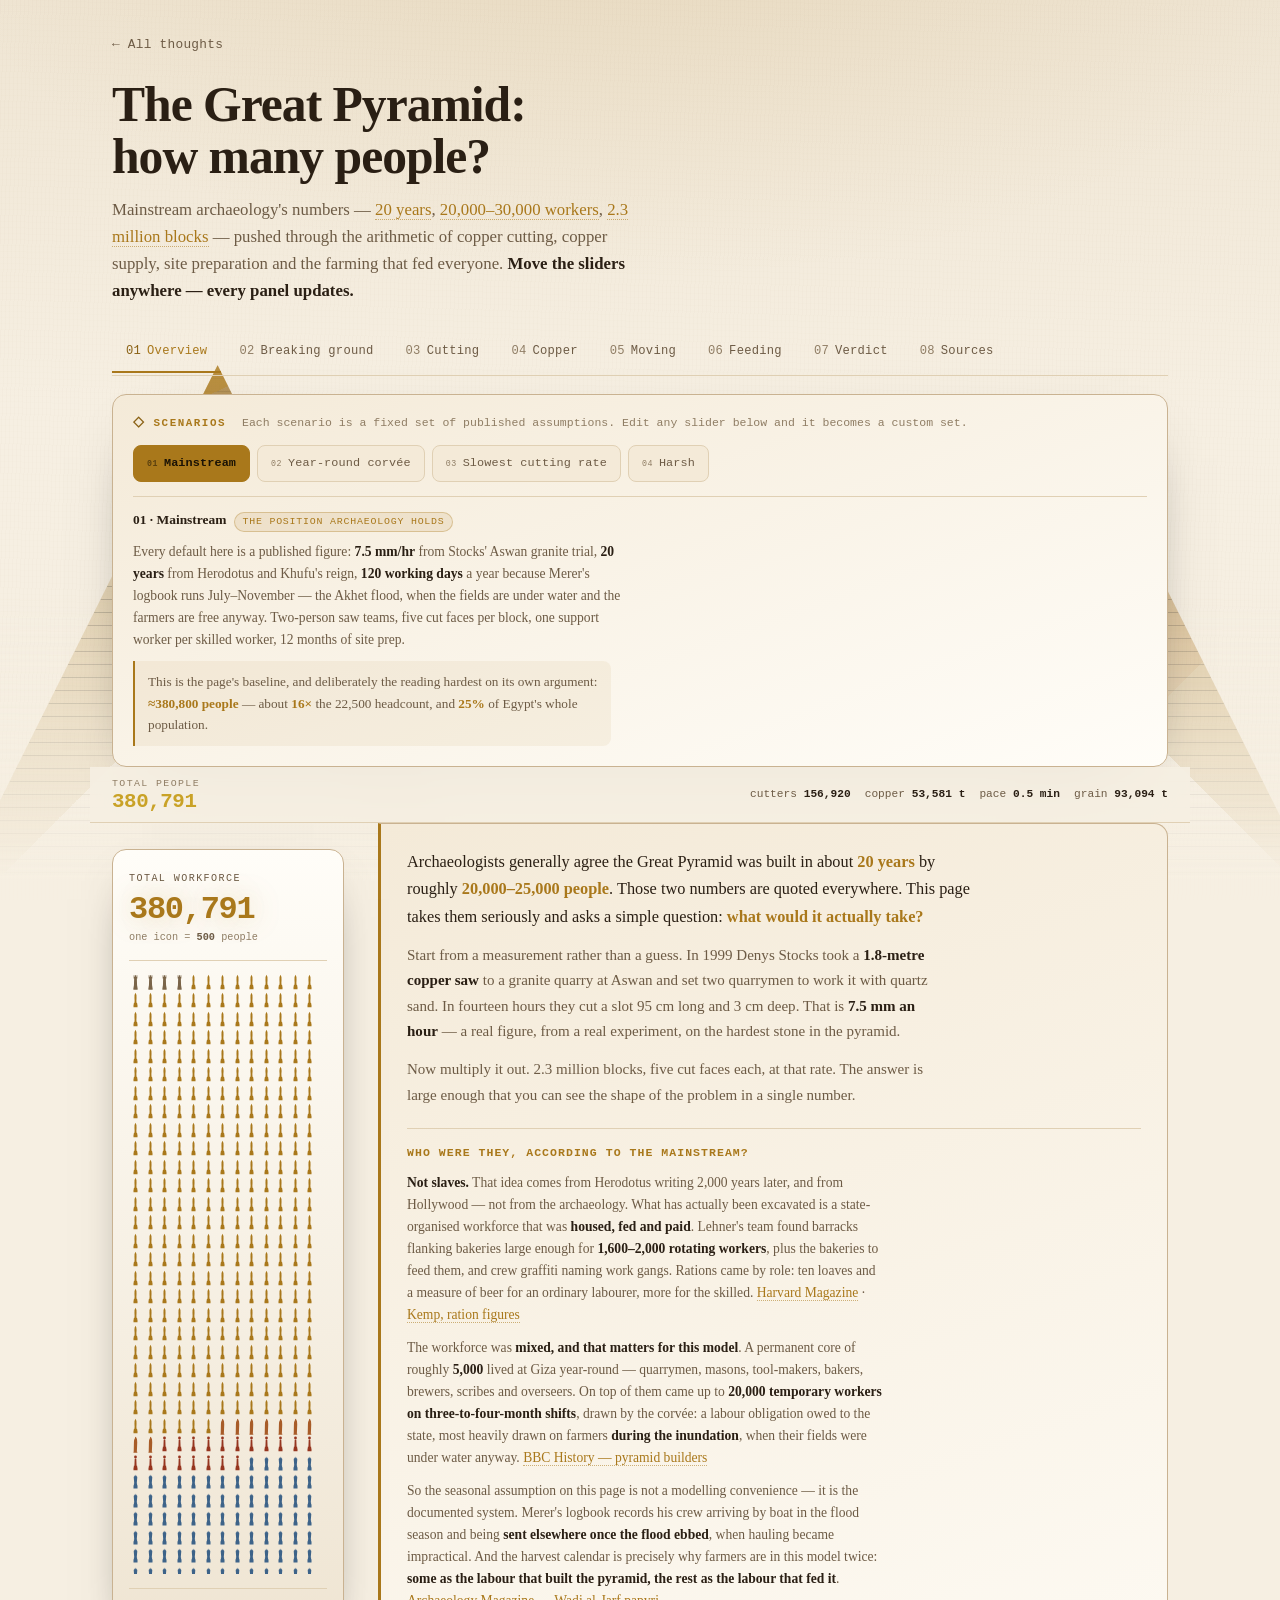
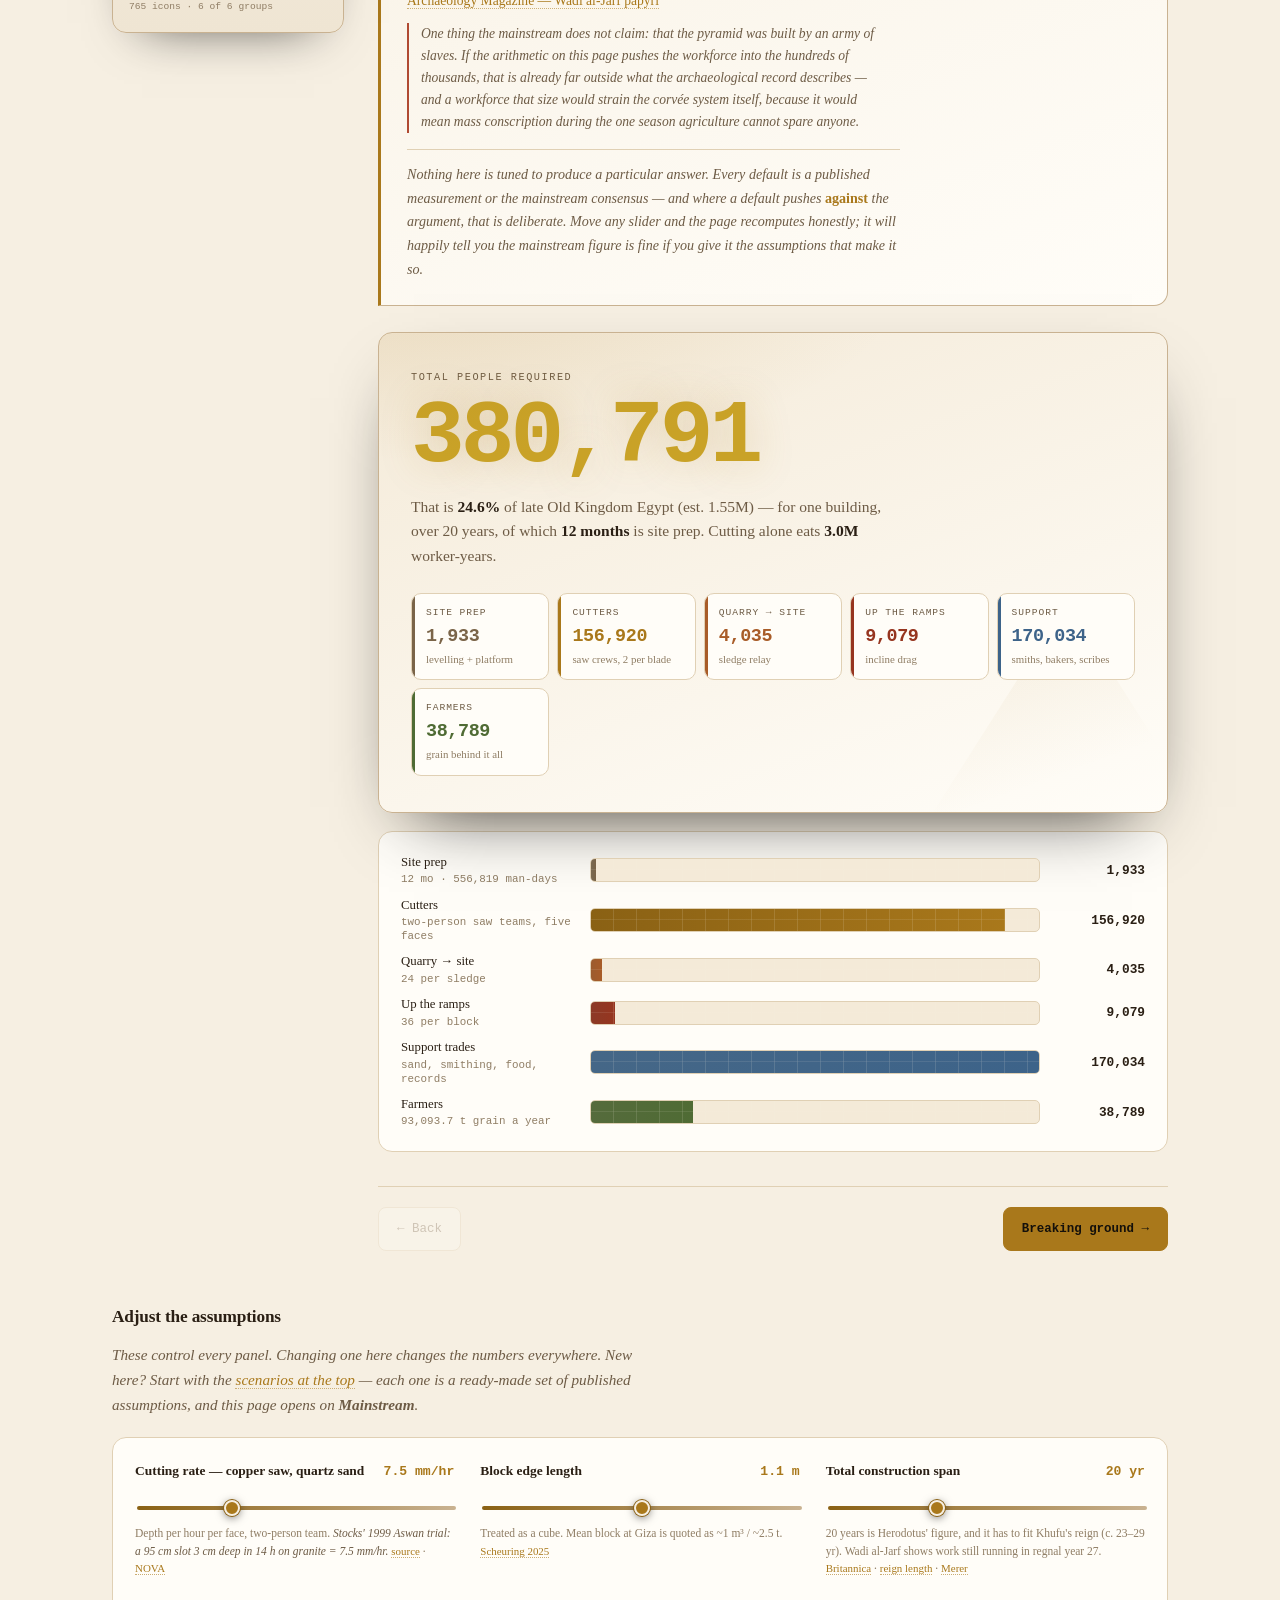
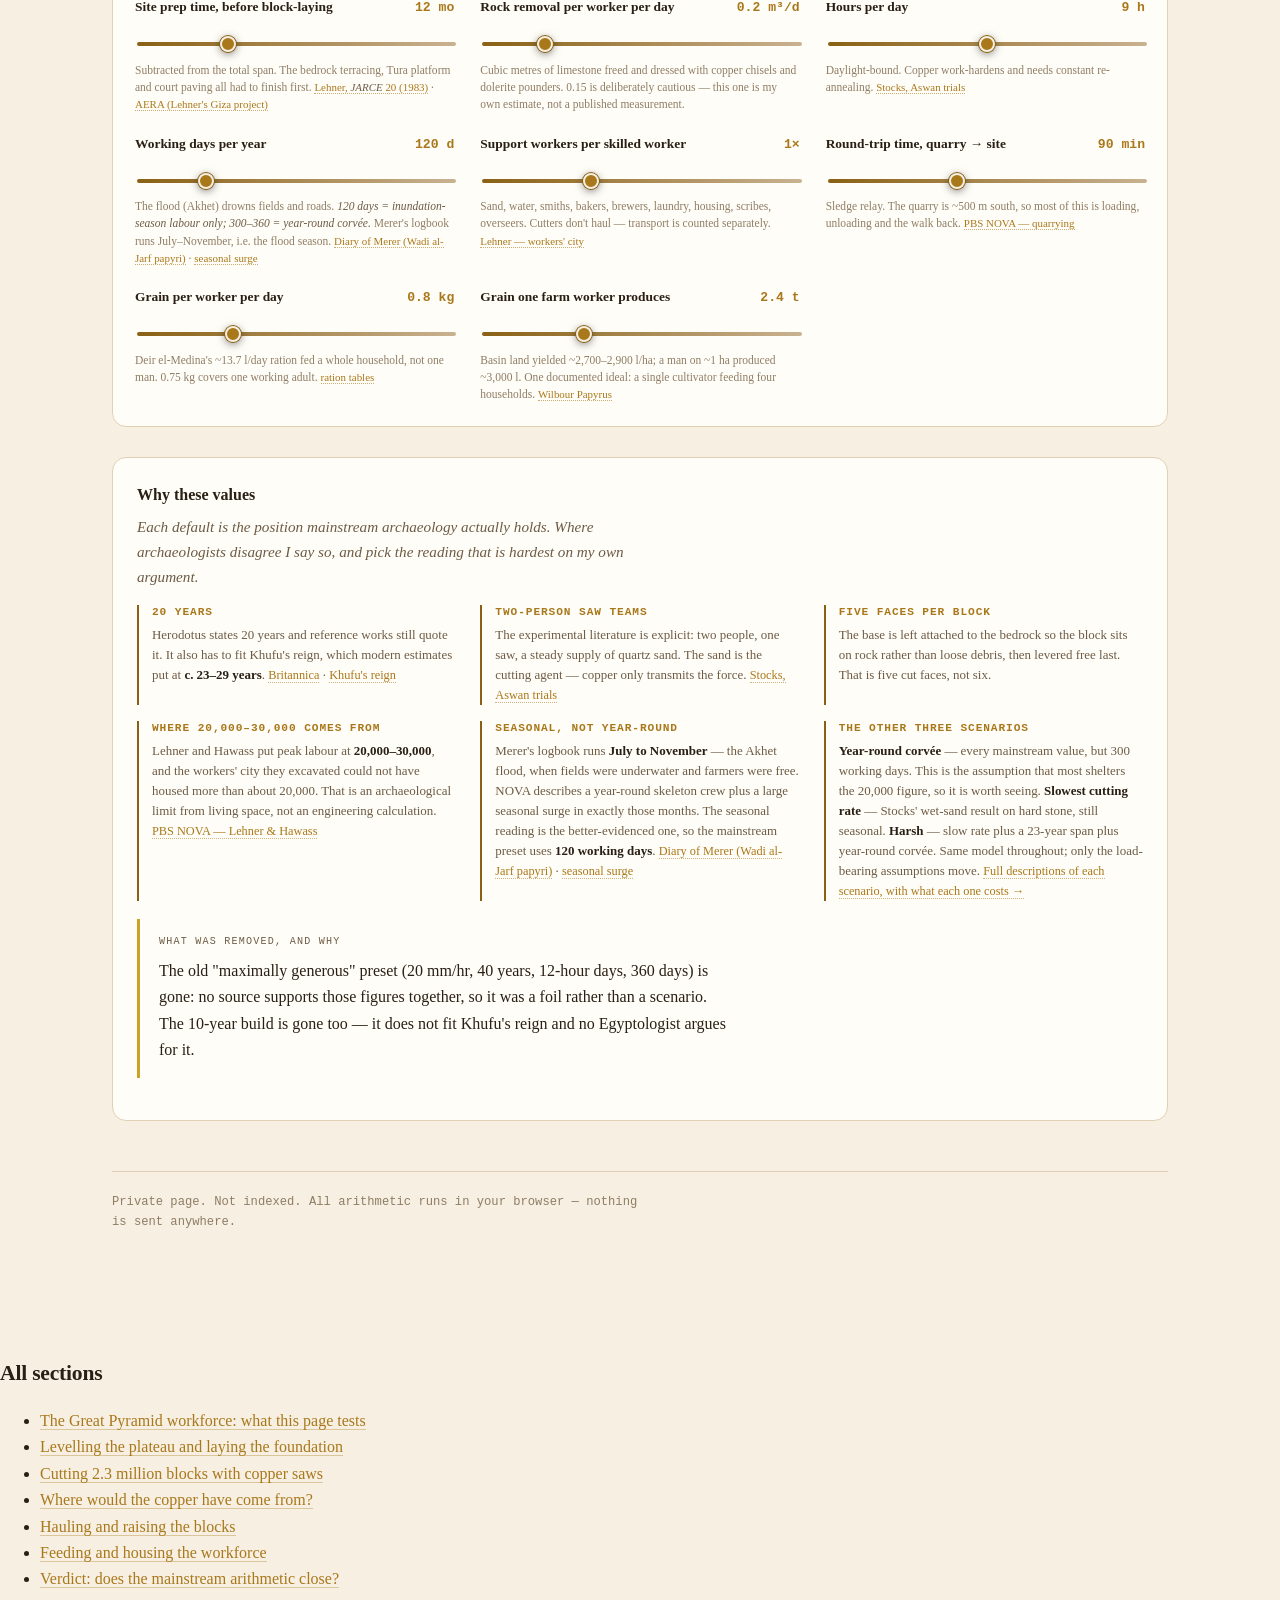
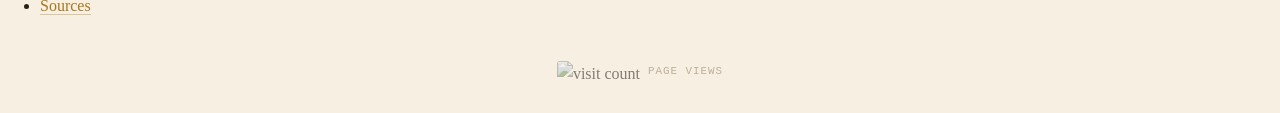
==== pyramids/index.html @ 02f7e45a "pyramids: move scenario switcher to the top with per-scenario explanations" ====
<!DOCTYPE html>
<html lang="en">
<head>
<meta charset="utf-8">
<meta name="viewport" content="width=device-width, initial-scale=1">
<meta name="referrer" content="strict-origin-when-cross-origin">
<link rel="icon" href="data:,">
<title>How many people built the Great Pyramid?</title>
<meta name="description" content="Mainstream says 20 years and 20,000–30,000 workers. Enter the published cutting rates and block counts and see whether that arithmetic closes.">
<meta name="author" content="Milan Kuba">
<meta name="robots" content="index, follow, max-image-preview:large, max-snippet:-1">
<link rel="canonical" href="https://akumetsu183.github.io/my-thoughts-y9e38ene61ed/pyramids/">
<link rel="alternate" href="https://akumetsu183.github.io/my-thoughts-y9e38ene61ed/pyramids/?s=overview">
<link rel="alternate" href="https://akumetsu183.github.io/my-thoughts-y9e38ene61ed/pyramids/?s=ground">
<link rel="alternate" href="https://akumetsu183.github.io/my-thoughts-y9e38ene61ed/pyramids/?s=cutting">
<link rel="alternate" href="https://akumetsu183.github.io/my-thoughts-y9e38ene61ed/pyramids/?s=copper">
<link rel="alternate" href="https://akumetsu183.github.io/my-thoughts-y9e38ene61ed/pyramids/?s=moving">
<link rel="alternate" href="https://akumetsu183.github.io/my-thoughts-y9e38ene61ed/pyramids/?s=feeding">
<link rel="alternate" href="https://akumetsu183.github.io/my-thoughts-y9e38ene61ed/pyramids/?s=verdict">
<link rel="alternate" href="https://akumetsu183.github.io/my-thoughts-y9e38ene61ed/pyramids/?s=sources">

<!-- Open Graph -->
<meta property="og:type" content="article">
<meta property="og:site_name" content="My Thoughts">
<meta property="og:title" content="How many people built the Great Pyramid?">
<meta property="og:description" content="Mainstream says 20 years and 20,000–30,000 workers. Enter the published cutting rates and block counts and see whether that arithmetic closes.">
<meta property="og:url" content="https://akumetsu183.github.io/my-thoughts-y9e38ene61ed/pyramids/">
<meta property="og:locale" content="en_GB">
<meta property="og:image" content="https://akumetsu183.github.io/my-thoughts-y9e38ene61ed/og-pyramids.png">
<meta property="og:image:width" content="1200">
<meta property="og:image:height" content="630">
<meta property="og:image:alt" content="How many people built the Great Pyramid? A workforce calculator">

<!-- Twitter / X -->
<meta name="twitter:card" content="summary_large_image">
<meta name="twitter:title" content="How many people built the Great Pyramid?">
<meta name="twitter:description" content="Mainstream says 20 years and 20,000–30,000 workers. Enter the published cutting rates and block counts and see whether that arithmetic closes.">
<meta name="twitter:image" content="https://akumetsu183.github.io/my-thoughts-y9e38ene61ed/og-pyramids.png">

<script type="application/ld+json">
{
  "@context": "https://schema.org",
  "@type": "Article",
  "headline": "The Great Pyramid: how many people?",
  "description": "An interactive audit of the Great Pyramid workforce using published cutting rates, block counts and the 20-year timeline.",
  "about": {
    "@type": "Thing",
    "name": "Great Pyramid of Giza"
  },
  "inLanguage": "en",
  "isPartOf": {
    "@type": "WebSite",
    "name": "My Thoughts",
    "url": "https://akumetsu183.github.io/my-thoughts-y9e38ene61ed/"
  }
}
</script>

<style>
  :root{
    --bg:#14100b; --bg-2:#1a150f;
    --surface:#221b13; --surface-2:#2b2219; --surface-3:#352a1e;
    --line:#3d3025; --line-2:#54432f;
    --text:#f2e8d8; --muted:#b9a68c; --dim:#8a7a63;
    --gold:#D9A441; --gold-2:#B8862E;
    --sand:#E8D5B0; --clay:#C4763F; --ochre:#C9A227;
    --lapis:#5B7FA8; --carnelian:#B04A32; --turquoise:#4E8C8A;
    --cut:#D9A441; --trans:#C4763F; --haul:#B04A32;
    --support:#5B7FA8; --farmer:#6E8B4E; --prep:#9C8265;
    --warn:#D9A441; --hot:#B04A32;
    --radius:14px;
    --mono:ui-monospace,SFMono-Regular,Menlo,Consolas,monospace;
    --serif:"Iowan Old Style","Palatino Linotype",Palatino,Georgia,serif;
  }
  @media (prefers-color-scheme:light){
    :root{
      --bg:#f6efe2; --bg-2:#efe5d3;
      --surface:#fffdf8; --surface-2:#f4ead8; --surface-3:#e9dcc4;
      --line:#e0d0b4; --line-2:#c9b291;
      --text:#2a1f14; --muted:#6d5b45; --dim:#8f7d64;
      --gold:#A9781B; --gold-2:#8A6114; --sand:#8A6E43;
      --cut:#A9781B; --trans:#A85C28; --haul:#96351F;
      --support:#3D6389; --farmer:#4F6B34; --prep:#7A6448;
      --warn:#A9781B; --hot:#96351F;
    }
  }
  *{box-sizing:border-box}
  html{-webkit-text-size-adjust:100%;scroll-behavior:smooth}
  body{
    margin:0;background:var(--bg);color:var(--text);
    font:16px/1.65 var(--serif);
    -webkit-font-smoothing:antialiased;
    background-image:
      radial-gradient(ellipse 1100px 600px at 50% -12%, color-mix(in srgb,var(--gold) 11%,transparent), transparent 65%),
      linear-gradient(180deg,var(--bg-2),var(--bg) 45%);
    background-attachment:fixed;
    position:relative;
  }

  /* ── PYRAMID BACKDROP ─────────────────────────────────────────────
     Three pyramids + a low horizon, drawn purely in CSS with
     conic-gradients for the faces (lit face vs shadow face), plus a
     faint course-lines overlay. Fixed, non-interactive, behind all
     content, and dimmed so text contrast is unaffected.
     ───────────────────────────────────────────────────────────────── */
  .backdrop{position:fixed;inset:0;pointer-events:none;z-index:0;overflow:hidden;
    opacity:.85}
  .backdrop i{position:absolute;display:block}

  /* each pyramid: two triangles meeting at the apex */
  .pyrwrap{position:absolute;display:block}
  .pyrwrap > .pyr{position:absolute;inset:0;width:100%;height:100%}
  /* capstone: 10% of the pyramid, apex exactly on the pyramid apex */
  .pyrwrap > .cap{position:absolute;top:0;left:45%;width:10%;height:10%;
    background:linear-gradient(155deg,
      color-mix(in srgb,var(--gold) 88%,transparent) 0 46%,
      color-mix(in srgb,var(--gold-2) 52%,transparent) 46% 100%);
    clip-path:polygon(50% 0%, 100% 100%, 0% 100%);
    filter:drop-shadow(0 0 16px color-mix(in srgb,var(--gold) 45%,transparent));}

  .pyr{background:
      linear-gradient(to bottom right,
        color-mix(in srgb,var(--gold) 26%,transparent) 0 50%,
        transparent 50%),
      linear-gradient(to bottom left,
        color-mix(in srgb,var(--clay) 22%,transparent) 0 50%,
        transparent 50%);
    clip-path:polygon(50% 0%, 100% 100%, 0% 100%);
    filter:blur(.2px);
  }
  /* sunlit right face is brighter than the shadowed left */
  .pyr.lit{background:
      linear-gradient(to bottom left,
        color-mix(in srgb,var(--gold) 34%,transparent) 0 50%,
        transparent 50%),
      linear-gradient(to bottom right,
        color-mix(in srgb,var(--clay) 14%,transparent) 0 50%,
        transparent 50%);
  }

  /* horizontal courses, so it reads as masonry not a flat triangle */
  .pyr::after{content:'';position:absolute;inset:0;
    background:repeating-linear-gradient(to bottom,
      color-mix(in srgb,#000 38%,transparent) 0 1px,
      transparent 1px 13px);
    clip-path:polygon(50% 0%, 100% 100%, 0% 100%);
    opacity:.55;
  }

  /* gilded capstone */


  /* horizon haze */
  .backdrop::after{content:'';position:absolute;left:0;right:0;bottom:0;height:34vh;
    background:linear-gradient(to top,var(--bg) 6%,transparent 100%)}

  /* keep content above the backdrop */
  .wrap{position:relative;z-index:1}

  @media (prefers-reduced-motion:no-preference){
    .backdrop{transition:opacity .4s ease}
  }
  /* drop the backdrop where it would crowd the layout */
  @media (max-width:900px){ .backdrop{opacity:.3} }
  body::before{
    content:'';position:fixed;inset:0;pointer-events:none;z-index:0;opacity:.5;
    background-image:
      repeating-linear-gradient(92deg, color-mix(in srgb,var(--sand) 3%,transparent) 0 1px, transparent 1px 4px),
      repeating-linear-gradient(2deg, color-mix(in srgb,var(--sand) 2%,transparent) 0 1px, transparent 1px 6px);
  }
  a{color:var(--gold);text-decoration:none;border-bottom:1px solid color-mix(in srgb,var(--gold) 35%,transparent)}
  a:hover{border-bottom-color:var(--gold)}
  a:focus-visible{outline:2px solid var(--gold);outline-offset:2px;border-radius:3px}
  .wrap{max-width:1100px;margin:0 auto;padding:30px 22px 110px;position:relative;z-index:1}

  .back{font-size:.8rem;color:var(--muted);border:0;display:inline-block;margin-bottom:24px;
    font-family:var(--mono);letter-spacing:.02em}
  .back:hover{color:var(--gold)}

  h1{font-size:clamp(2rem,5.2vw,3.1rem);line-height:1.05;margin:0 0 14px;letter-spacing:-.02em;
    font-weight:600;font-family:var(--serif)}
  .standfirst{font-size:1.05rem;color:var(--muted);max-width:64ch;margin:0;line-height:1.6}
  .standfirst b{color:var(--text);font-weight:600}
  h2{font-size:1.35rem;margin:0 0 10px;letter-spacing:-.01em;font-weight:600}
  h3{font-size:1rem;margin:0 0 10px;font-weight:600}
  p{margin:0 0 14px;max-width:72ch}
  .lede{color:var(--muted);font-size:.95rem;margin:0 0 20px;max-width:72ch;font-style:italic}

  .tabs{display:flex;gap:4px;margin:26px 0 0;overflow-x:auto;padding-bottom:2px;
    scrollbar-width:none;-ms-overflow-style:none;border-bottom:1px solid var(--line)}
  .tabs::-webkit-scrollbar{display:none}
  .tab{flex:none;font:inherit;font-family:var(--mono);font-size:.76rem;color:var(--muted);
    background:transparent;border:0;border-bottom:2px solid transparent;
    padding:10px 14px;cursor:pointer;white-space:nowrap;transition:color .16s,border-color .16s;
    letter-spacing:.02em}
  .tab .n{color:var(--dim);margin-right:6px}
  .tab:hover{color:var(--text)}
  .tab.on{color:var(--gold);border-bottom-color:var(--gold)}
  .tab.on .n{color:var(--gold-2)}
  .tab:focus-visible{outline:2px solid var(--gold);outline-offset:-2px}

  .panel{display:none;animation:fade .3s ease}
  .panel.on{display:block}
  @keyframes fade{from{opacity:0;transform:translateY(8px)}to{opacity:1;transform:none}}

  .sticky{position:sticky;top:0;z-index:30;margin:0 -22px 0;padding:9px 22px;
    background:color-mix(in srgb,var(--bg) 92%,transparent);
    backdrop-filter:blur(16px);-webkit-backdrop-filter:blur(16px);
    border-bottom:1px solid var(--line);display:flex;gap:16px;align-items:center;flex-wrap:wrap}
  .sticky .lbl{font-size:.62rem;letter-spacing:.14em;text-transform:uppercase;color:var(--dim);
    font-family:var(--mono)}
  .sticky .num{font:700 1.3rem/1 var(--mono);color:var(--gold);font-variant-numeric:tabular-nums;letter-spacing:-.02em}
  .sticky .num.warn{color:var(--ochre)} .sticky .num.hot{color:var(--carnelian)}
  .sticky .chips{display:flex;gap:14px;flex-wrap:wrap;margin-left:auto;font-size:.7rem;color:var(--muted);
    font-family:var(--mono)}
  .sticky .chips b{color:var(--text);font-weight:600}
  @media(max-width:760px){.sticky .chips{display:none}}

  .hero{margin:26px 0 0;padding:36px 32px;border-radius:var(--radius);
    background:linear-gradient(160deg,var(--surface-2),var(--surface));
    border:1px solid var(--line-2);
    box-shadow:0 30px 70px -36px rgba(0,0,0,.85), inset 0 1px 0 color-mix(in srgb,#fff 5%,transparent);
    position:relative;overflow:hidden}
  .hero::after{content:'';position:absolute;inset:0;pointer-events:none;
    background:radial-gradient(680px 260px at 8% -10%, color-mix(in srgb,var(--gold) 13%,transparent), transparent 68%)}
  .hero::before{content:'';position:absolute;right:-40px;bottom:-10px;width:280px;height:220px;
    background:linear-gradient(160deg, color-mix(in srgb,var(--gold) 9%,transparent), transparent 70%);
    clip-path:polygon(50% 0%, 100% 100%, 0% 100%);pointer-events:none}
  .hero .lbl{font-size:.64rem;letter-spacing:.15em;text-transform:uppercase;color:var(--muted);
    margin-bottom:10px;font-family:var(--mono);position:relative}
  .hero .big{font:700 clamp(3rem,11vw,5.6rem)/0.92 var(--mono);letter-spacing:-.045em;
    color:var(--gold);font-variant-numeric:tabular-nums;transition:color .35s;position:relative;
    text-shadow:0 0 40px color-mix(in srgb,var(--gold) 25%,transparent)}
  .hero .big.warn{color:var(--ochre)} .hero .big.hot{color:var(--carnelian)}
  .hero .sub{font-size:.97rem;color:var(--muted);margin-top:16px;max-width:64ch;position:relative;line-height:1.6}
  .hero .sub b{color:var(--text);font-weight:600}

  .kpis{display:grid;grid-template-columns:repeat(auto-fit,minmax(138px,1fr));gap:8px;margin-top:24px;position:relative}
  .kpi{background:var(--surface);border:1px solid var(--line);border-radius:10px;padding:13px 14px;
    transition:border-color .2s,transform .2s;position:relative;overflow:hidden}
  .kpi::before{content:'';position:absolute;left:0;top:0;bottom:0;width:3px;background:var(--kc,var(--gold))}
  .kpi:hover{border-color:var(--line-2);transform:translateY(-2px)}
  .kpi .k{font-size:.6rem;letter-spacing:.1em;text-transform:uppercase;color:var(--muted);
    margin-bottom:7px;line-height:1.3;font-family:var(--mono)}
  .kpi .v{font:650 1.15rem/1.1 var(--mono);font-variant-numeric:tabular-nums;letter-spacing:-.02em;color:var(--kc,var(--gold))}
  .kpi .n{font-size:.68rem;color:var(--dim);margin-top:5px;line-height:1.35}
  .kpi.prep{--kc:var(--prep)} .kpi.cut{--kc:var(--cut)} .kpi.trans{--kc:var(--trans)}
  .kpi.haul{--kc:var(--haul)} .kpi.supp{--kc:var(--support)} .kpi.farm{--kc:var(--farmer)}

  /* ── ONBOARDING ──────────────────────────────────── */
  .onboard{background:linear-gradient(160deg,var(--surface-2),var(--surface));
    border:1px solid var(--line-2);border-left:3px solid var(--gold);
    border-radius:0 var(--radius) var(--radius) 0;
    padding:24px 26px;margin:0 0 26px}
  .onboard p{font-size:.94rem;color:var(--muted);margin:0 0 13px;line-height:1.68;max-width:70ch}
  .onboard p:last-child{margin-bottom:0}
  .onboard b{color:var(--text);font-weight:600}
  .ob-lede{font-size:1.02rem!important;color:var(--text)!important}
  .ob-lede b{color:var(--gold)}
  .ob-turn{font-style:italic;border-top:1px solid var(--line);padding-top:13px;
    margin-top:16px!important;font-size:.88rem!important}
  .ob-turn em{color:var(--gold);font-style:normal;font-weight:600}
  .onboard a{color:var(--gold);border-bottom:1px dotted color-mix(in srgb,var(--gold) 55%,transparent)}
  .onboard a:hover{border-bottom-style:solid}

  /* ── WHO WERE THEY ──────────────────────────────── */
  .who{margin-top:20px;border-top:1px solid var(--line);padding-top:17px}
  .who h4{font:600 .72rem/1.3 var(--mono);letter-spacing:.09em;text-transform:uppercase;
    color:var(--gold);margin:0 0 11px}
  .who p{font-size:.85rem!important;margin:0 0 11px!important;line-height:1.62!important}
  .who-caveat{border-left:2px solid var(--carnelian);padding-left:12px;
    color:var(--muted)!important;font-style:italic;margin-top:14px!important}

  /* ── OBJECTIONS ──────────────────────────────────── */
  .obj{display:grid;gap:12px;margin-top:16px}
  .obj-card{background:var(--surface);border:1px solid var(--line);border-radius:var(--radius);
    padding:19px 21px;border-left:3px solid var(--carnelian)}
  .obj-q{font-size:.95rem;font-weight:600;color:var(--text);margin:0 0 9px;
    display:flex;gap:9px;align-items:baseline}
  .obj-q .qn{font:700 .72rem var(--mono);color:var(--carnelian);flex:none}
  .obj-card p{font-size:.85rem;color:var(--muted);margin:0 0 10px;line-height:1.62}
  .obj-card p:last-child{margin-bottom:0}
  .obj-card b{color:var(--text)}
  .obj-card .verdict-line{font-size:.83rem;padding:10px 13px;border-radius:7px;
    background:color-mix(in srgb,var(--gold) 8%,transparent);
    border-left:2px solid var(--gold);color:var(--muted)}
  .obj-card a{color:var(--gold);border-bottom:1px dotted color-mix(in srgb,var(--gold) 55%,transparent)}
  .obj-num{font:700 1.3rem/1 var(--mono);color:var(--carnelian);font-variant-numeric:tabular-nums}

  /* ── SHELL: persistent workforce rail + content ──── */
  .shell{display:grid;grid-template-columns:232px minmax(0,1fr);gap:34px;align-items:start}
  .shell-main{min-width:0}
  @media (max-width:1040px){
    .shell{grid-template-columns:1fr;gap:0}
    .rail{display:none}
  }

  .rail{position:sticky;top:64px;align-self:start;max-height:calc(100vh - 84px);
    background:linear-gradient(180deg,var(--surface),var(--bg-2));
    border:1px solid var(--line-2);border-radius:var(--radius);
    padding:22px 16px 18px;margin-top:26px;
    box-shadow:0 20px 50px -30px rgba(0,0,0,.75), inset 0 1px 0 color-mix(in srgb,#fff 5%,transparent)}

  .railhead{font-size:.63rem;letter-spacing:.14em;text-transform:uppercase;
    color:var(--muted);font-family:var(--mono);line-height:1.4}
  .railtotal{font:700 2rem/1 var(--mono);color:var(--gold);font-variant-numeric:tabular-nums;
    letter-spacing:-.04em;margin:8px 0 4px;
    text-shadow:0 0 32px color-mix(in srgb,var(--gold) 32%,transparent)}
  .railscale{font-size:.64rem;color:var(--dim);font-family:var(--mono);line-height:1.45}
  .railscale b{color:var(--muted)}
  .railrule{height:1px;background:var(--line);margin:15px 0 13px}

  .icons{display:flex;flex-wrap:wrap;gap:1.5px;align-content:flex-start;
    max-height:calc(100vh - 300px);min-height:180px;overflow-y:auto;
    scrollbar-width:thin;scrollbar-color:var(--line-2) transparent}
  .icons::-webkit-scrollbar{width:5px}
  .icons::-webkit-scrollbar-thumb{background:var(--line-2);border-radius:3px}
  .icons i{display:block;width:13px;height:17px;flex:none}
  .icons i svg{width:100%;height:100%;display:block}
  .icons i.fresh{animation:pop .4s cubic-bezier(.34,1.56,.64,1)}
  @keyframes pop{0%{opacity:0;transform:scale(.4)}100%{opacity:1;transform:none}}

  .railfoot{margin-top:14px;padding-top:11px;border-top:1px solid var(--line);
    font-size:.6rem;color:var(--dim);font-family:var(--mono);line-height:1.5}

  /* ── piece key (overview only) ─────────────────────── */

  #tip{position:fixed;pointer-events:none;z-index:60;opacity:0;transition:opacity .12s;
    background:var(--surface-3);border:1px solid var(--gold-2);border-radius:8px;
    padding:8px 12px;font-size:.76rem;color:var(--text);box-shadow:0 12px 34px -8px rgba(0,0,0,.85);
    white-space:nowrap;transform:translate(-50%,-145%);font-family:var(--mono);line-height:1.5}
  #tip.on{opacity:1}
  #tip b{color:var(--gold)}


  .controls{display:grid;grid-template-columns:repeat(auto-fit,minmax(266px,1fr));gap:19px 26px;
    background:var(--surface);border:1px solid var(--line);border-radius:var(--radius);padding:22px}
  .ctl label{display:block;font-size:.84rem;font-weight:600;margin-bottom:2px}
  .ctl .row{display:flex;justify-content:space-between;align-items:baseline;gap:12px;margin-bottom:8px}
  .ctl output{font:600 .82rem var(--mono);color:var(--gold);font-variant-numeric:tabular-nums;flex:none}
  .ctl .hint{font-size:.72rem;color:var(--dim);margin-top:7px;line-height:1.5}
  .ctl .hint em{color:var(--muted);font-style:italic}
  .ctl .hint a{color:var(--gold);border-bottom:1px dotted color-mix(in srgb,var(--gold) 60%,transparent);
    text-decoration:none;font-size:.95em}
  .ctl .hint a:hover{border-bottom-style:solid}
  p a.cite, .lede a.cite{color:var(--gold);border-bottom:1px dotted color-mix(in srgb,var(--gold) 55%,transparent)}
  p a.cite:hover, .lede a.cite:hover{border-bottom-style:solid}
  input[type=range]{-webkit-appearance:none;appearance:none;width:100%;height:4px;border-radius:3px;
    background:linear-gradient(90deg,var(--gold-2),var(--line-2));outline:none;cursor:pointer}
  input[type=range]::-webkit-slider-thumb{-webkit-appearance:none;appearance:none;width:16px;height:16px;
    border-radius:50%;background:var(--gold);border:2px solid var(--bg);cursor:pointer;
    box-shadow:0 0 0 1px var(--gold-2),0 2px 8px rgba(0,0,0,.5);transition:transform .12s}
  input[type=range]::-webkit-slider-thumb:hover{transform:scale(1.22)}
  input[type=range]::-moz-range-thumb{width:14px;height:14px;border-radius:50%;background:var(--gold);
    border:2px solid var(--bg);cursor:pointer;box-shadow:0 0 0 1px var(--gold-2)}

  .why{margin-top:30px;background:var(--surface);border:1px solid var(--line);
    border-radius:var(--radius);padding:24px}
  .why-grid{display:grid;grid-template-columns:repeat(auto-fit,minmax(266px,1fr));gap:16px 24px}
  .why-item{border-left:2px solid var(--gold-2);padding-left:13px}
  .why-k{font:600 .7rem/1.3 var(--mono);letter-spacing:.08em;text-transform:uppercase;
    color:var(--gold);margin-bottom:5px}
  .why-item p{font-size:.81rem;color:var(--muted);margin:0;line-height:1.55}
  .why-item p b{color:var(--text)}
  .why-item a{color:var(--gold);border-bottom:1px dotted color-mix(in srgb,var(--gold) 55%,transparent);font-size:.95em}
  .why-item a:hover{border-bottom-style:solid}

  /* ── SCENARIOS (top of page, above the tabs' content) ── */
  .scen{margin:18px 0 0;background:linear-gradient(160deg,var(--surface-2),var(--surface));
    border:1px solid var(--line-2);border-radius:var(--radius);padding:18px 20px 20px;
    box-shadow:0 24px 60px -40px rgba(0,0,0,.8), inset 0 1px 0 color-mix(in srgb,#fff 4%,transparent)}
  .scen-head{display:flex;gap:10px 16px;align-items:baseline;flex-wrap:wrap;margin-bottom:13px}
  .scen-t{font:600 .68rem/1 var(--mono);letter-spacing:.14em;text-transform:uppercase;
    color:var(--gold);margin:0;display:flex;gap:8px;align-items:baseline}
  .scen-t .sn{font-size:.85rem;line-height:1;color:var(--gold-2)}
  .scen-note{font-size:.72rem;color:var(--dim);font-family:var(--mono)}

  .presets{display:flex;gap:7px;flex-wrap:wrap;margin-top:0}
  button.preset{font:inherit;font-family:var(--mono);font-size:.74rem;color:var(--muted);background:var(--surface-2);
    border:1px solid var(--line);padding:8px 13px;border-radius:8px;cursor:pointer;
    transition:color .15s,border-color .15s,background .15s,transform .12s;letter-spacing:.01em}
  button.preset:hover{color:var(--text);border-color:var(--gold-2);background:var(--surface-3);transform:translateY(-1px)}
  button.preset.on{color:#1a1205;background:var(--gold);border-color:var(--gold);font-weight:700}
  button.preset:focus-visible{outline:2px solid var(--gold);outline-offset:2px}
  button.preset .pn{color:var(--dim);margin-right:6px;font-size:.7em;letter-spacing:.06em}
  button.preset.on .pn{color:color-mix(in srgb,#1a1205 55%,transparent)}

  .scen-body{display:grid;grid-template-columns:repeat(auto-fit,minmax(255px,1fr));gap:0;
    margin-top:14px;border-top:1px solid var(--line);padding-top:14px}
  .scen-card{display:none;max-width:78ch}
  .scen-card.on{display:block;animation:fade .28s ease}
  .scen-k{font:600 .84rem/1.35 var(--serif);color:var(--text);margin:0 0 9px;
    display:flex;gap:8px;align-items:baseline;flex-wrap:wrap}
  .scen-tag{font:500 .62rem/1 var(--mono);letter-spacing:.08em;text-transform:uppercase;
    color:var(--gold);background:color-mix(in srgb,var(--gold) 11%,transparent);
    border:1px solid color-mix(in srgb,var(--gold) 32%,transparent);
    padding:4px 7px;border-radius:20px;white-space:nowrap}
  .scen-card p{font-size:.85rem;color:var(--muted);margin:0 0 10px;line-height:1.62}
  .scen-card b{color:var(--text);font-weight:600}
  .scen-card .scen-out{font-size:.83rem;color:var(--muted);margin:0;padding:10px 13px;border-radius:0 8px 8px 0;
    background:color-mix(in srgb,var(--gold) 7%,transparent);border-left:2px solid var(--gold)}
  .scen-card .scen-out b{color:var(--gold)}
  .scen-custom{display:none;font-size:.85rem;color:var(--muted);max-width:78ch}
  .scen-custom.on{display:block;animation:fade .28s ease}
  .scen-custom b{color:var(--text)}

  @media (max-width:680px){
    .scen{padding:15px 14px 17px}
    button.preset{font-size:.7rem;padding:8px 11px}
    button.preset .pn{display:none}
  }

  .bars{display:grid;gap:10px;background:var(--surface);border:1px solid var(--line);
    border-radius:var(--radius);padding:22px}
  .bar{display:grid;grid-template-columns:176px 1fr 92px;gap:13px;align-items:center}
  .bar .nm{font-size:.8rem;line-height:1.3}
  .bar .nm small{display:block;color:var(--dim);font-size:.68rem;margin-top:2px;font-family:var(--mono)}
  .bar .track{height:24px;background:var(--surface-2);border-radius:5px;overflow:hidden;border:1px solid var(--line);
    position:relative}
  .bar .track::after{content:'';position:absolute;inset:0;pointer-events:none;opacity:.35;
    background:repeating-linear-gradient(90deg, transparent 0 22px, color-mix(in srgb,var(--bg) 40%,transparent) 22px 23px),
               repeating-linear-gradient(0deg, transparent 0 11px, color-mix(in srgb,var(--bg) 30%,transparent) 11px 12px)}
  .bar .fill{height:100%;transition:width .55s cubic-bezier(.4,0,.2,1);position:relative}
  .bar .val{font:600 .8rem var(--mono);font-variant-numeric:tabular-nums;text-align:right}
  .bar.cut .fill{background:linear-gradient(90deg,var(--gold-2),var(--cut))}
  .bar.trans .fill{background:linear-gradient(90deg,#9c5c2e,var(--trans))}
  .bar.haul .fill{background:linear-gradient(90deg,#8c3a26,var(--haul))}
  .bar.supp .fill{background:linear-gradient(90deg,#456787,var(--support))}
  .bar.farm .fill{background:linear-gradient(90deg,#556b3c,var(--farmer))}
  .bar.prep .fill{background:linear-gradient(90deg,#7a6a52,var(--prep))}

  .duo{display:grid;grid-template-columns:repeat(auto-fit,minmax(276px,1fr));gap:13px}
  .card{background:var(--surface);border:1px solid var(--line);border-radius:var(--radius);padding:20px;
    position:relative;overflow:hidden}
  .card::after{content:'';position:absolute;right:-30px;top:-30px;width:120px;height:120px;
    background:radial-gradient(circle, color-mix(in srgb,var(--gold) 7%,transparent), transparent 70%);pointer-events:none}
  .card .big2{font:690 1.85rem/1 var(--mono);color:var(--gold);letter-spacing:-.03em;
    font-variant-numeric:tabular-nums;margin:10px 0 4px}
  .card .unit{font-size:.75rem;color:var(--muted);font-family:var(--mono)}
  .card p{font-size:.82rem;color:var(--muted);margin-top:11px;margin-bottom:0;line-height:1.55}
  .card p b{color:var(--text)}

  .tl{margin:18px 0 0;background:var(--surface);border:1px solid var(--line);
    border-radius:var(--radius);padding:24px 22px}
  .tl-bar{position:relative;height:56px;border-radius:8px;overflow:hidden;display:flex;
    background:var(--surface-2);border:1px solid var(--line)}
  .tl-seg{height:100%;display:flex;align-items:center;justify-content:center;
    font:600 .7rem var(--mono);overflow:hidden;white-space:nowrap;
    transition:flex-basis .55s cubic-bezier(.4,0,.2,1)}
  .tl-seg.prep{background:repeating-linear-gradient(45deg,var(--prep) 0 10px,#8a7258 10px 20px);color:#14100b}
  .tl-seg.build{background:linear-gradient(90deg,var(--gold-2),var(--gold));color:#14100b}
  .tl-ticks{display:flex;justify-content:space-between;margin-top:8px;
    font:500 .68rem var(--mono);color:var(--dim)}
  .tl-legend{display:flex;gap:16px;flex-wrap:wrap;margin-top:14px;font-size:.73rem;color:var(--muted)}

  table{width:100%;border-collapse:collapse;margin:14px 0;font-size:.83rem;
    background:var(--surface);border:1px solid var(--line);border-radius:10px;overflow:hidden}
  th,td{padding:10px 13px;text-align:left;border-bottom:1px solid var(--line)}
  th{font-size:.64rem;letter-spacing:.1em;text-transform:uppercase;color:var(--muted);
    font-weight:600;background:var(--surface-2);font-family:var(--mono)}
  td.num{font-family:var(--mono);font-variant-numeric:tabular-nums;text-align:right;color:var(--gold)}
  tr:last-child td{border-bottom:0}
  tr:hover td{background:color-mix(in srgb,var(--gold) 4%,transparent)}

  .note{border-left:3px solid var(--gold);background:var(--surface);padding:15px 19px;
    border-radius:0 9px 9px 0;margin:18px 0}
  .note.warn{border-left-color:var(--ochre)}
  .note.hot{border-left-color:var(--carnelian)}
  .note .nt{font-size:.63rem;letter-spacing:.12em;text-transform:uppercase;color:var(--muted);
    margin-bottom:7px;font-family:var(--mono)}
  .note p:last-child{margin-bottom:0}
  .note b{color:var(--text)}

  .verdict{padding:34px 32px;border-radius:var(--radius);position:relative;overflow:hidden;
    background:linear-gradient(160deg,var(--surface-2),var(--surface));border:1px solid var(--gold-2)}
  .verdict::before{content:'';position:absolute;left:0;right:0;top:0;height:2px;
    background:linear-gradient(90deg,transparent,var(--gold),transparent)}
  .verdict .punch{font-size:1.1rem;line-height:1.62;max-width:72ch}
  .verdict .punch em{color:var(--gold);font-style:normal;font-weight:700}

  .sources{list-style:none;padding:0;margin:0;display:grid;gap:10px}
  .sources li{background:var(--surface);border:1px solid var(--line);border-radius:10px;
    padding:14px 17px;font-size:.82rem;color:var(--muted);line-height:1.55;
    border-left:2px solid var(--gold-2)}
  .sources li b{color:var(--text);font-weight:600}
  .sources .what{display:block;color:var(--dim);font-size:.76rem;margin-top:6px}
  .sources a{word-break:break-word;font-size:.78rem;font-family:var(--mono)}
  .sources a + a::before{content:' · ';color:var(--dim);border:0}

  .navbtns{display:flex;justify-content:space-between;gap:12px;margin-top:34px;
    padding-top:20px;border-top:1px solid var(--line)}
  .navbtns button{font:inherit;font-family:var(--mono);font-size:.78rem;color:var(--muted);background:var(--surface);
    border:1px solid var(--line);padding:11px 18px;border-radius:8px;cursor:pointer;
    transition:color .15s,border-color .15s,background .15s,transform .12s}
  .navbtns button:hover{color:var(--text);border-color:var(--gold-2);background:var(--surface-2);transform:translateY(-1px)}
  .navbtns button:focus-visible{outline:2px solid var(--gold);outline-offset:2px}
  .navbtns button:disabled{opacity:.28;cursor:default;transform:none}
  .navbtns button.primary{color:#14100b;background:var(--gold);border-color:var(--gold);font-weight:700}
  .navbtns button.primary:hover{background:var(--sand);color:#14100b}

  footer{margin-top:50px;padding-top:20px;border-top:1px solid var(--line);color:var(--dim);
    font-size:.76rem;font-family:var(--mono)}

  @media (max-width:680px){
    .wrap{padding:22px 15px 80px}
    .hero{padding:24px 19px}
    .stage,.card,.controls,.bars,.tl,.verdict{padding:16px 15px}
    .bar{grid-template-columns:1fr auto;gap:5px 12px}
    .bar .nm{grid-column:1/-1}
    .bar .track{height:19px}
    .sticky{margin:0 -15px;padding:9px 15px}
  }
  @media (prefers-reduced-motion:reduce){*{transition:none!important;animation:none!important}}
  /* ── SOURCE KEY ── */
  .srckey{background:var(--surface);border:1px solid var(--line);
    border-left:3px solid var(--gold);border-radius:var(--radius);
    padding:18px 20px;margin:18px 0 22px}
  .sk-t{font:600 .68rem/1 var(--mono);letter-spacing:.13em;text-transform:uppercase;
    color:var(--gold);margin-bottom:12px}
  .srckey ul{margin:0;padding-left:18px}
  .srckey li{font-size:.8rem;color:var(--muted);line-height:1.65;margin-bottom:5px}
  .srckey b{color:var(--text)}
  .sk-n{margin:12px 0 0;padding-top:11px;border-top:1px solid var(--line);
    font-size:.78rem;color:var(--dim);line-height:1.6}
  /* ── VISIT COUNTER ── */
  .visits{display:flex;align-items:center;gap:8px;justify-content:center;
    padding:26px 0 34px;opacity:.55;transition:opacity .2s}
  .visits:hover{opacity:.9}
  .visits img{height:20px;width:auto;border-radius:3px;filter:saturate(.55) brightness(.95)}
  .visits span{font:500 .68rem var(--mono);letter-spacing:.09em;
    text-transform:uppercase;color:var(--dim)}
</style>
</head>
<body>
<div class="backdrop" aria-hidden="true">
  <i class="pyrwrap" style="width:46vw;height:46vw;left:-6%;bottom:-6%"><i class="pyr"></i><i class="cap"></i></i>
  <i class="pyr lit" style="width:30vw;height:30vw;right:-4%;bottom:-2%"></i>

</div>
<div class="wrap">

  <a class="back" href="../">← All thoughts</a>

  <h1>The Great Pyramid:<br>how many people?</h1>
  <p class="standfirst">Mainstream archaeology's numbers — <a class="cite" href="https://www.britannica.com/question/How-did-the-Egyptians-build-the-pyramids" target="_blank" rel="noopener">20 years</a>, <a class="cite" href="https://www.pbs.org/wgbh/nova/pyramid/explore/builders.html" target="_blank" rel="noopener">20,000–30,000 workers</a>, <a class="cite" href="https://doi.org/10.1038/s40494-025-02018-w" target="_blank" rel="noopener">2.3 million blocks</a> — pushed through the arithmetic of copper cutting, copper supply, site preparation and the farming that fed everyone. <b>Move the sliders anywhere — every panel updates.</b></p>

  <nav class="tabs" role="tablist" id="tabs">
    <button class="tab on" role="tab" data-t="overview"><span class="n">01</span>Overview</button>
    <button class="tab" role="tab" data-t="ground"><span class="n">02</span>Breaking ground</button>
    <button class="tab" role="tab" data-t="cutting"><span class="n">03</span>Cutting</button>
    <button class="tab" role="tab" data-t="copper"><span class="n">04</span>Copper</button>
    <button class="tab" role="tab" data-t="moving"><span class="n">05</span>Moving</button>
    <button class="tab" role="tab" data-t="feeding"><span class="n">06</span>Feeding</button>
    <button class="tab" role="tab" data-t="verdict"><span class="n">07</span>Verdict</button>
    <button class="tab" role="tab" data-t="sources"><span class="n">08</span>Sources</button>
  </nav>

  <!-- ── SCENARIOS ────────────────────────────────────────
       Four fixed assumption sets. Sits directly under the tab
       bar so the choice is visible on every panel instead of
       buried at the bottom of the cutting page.
       ───────────────────────────────────────────────────── -->
  <section class="scen" id="scen" aria-labelledby="scenT">
    <div class="scen-head">
      <h2 class="scen-t" id="scenT"><span class="sn">◇</span>Scenarios</h2>
      <span class="scen-note" id="scenNote">Pick one to load its assumptions into every panel.</span>
    </div>

    <div class="presets" id="presets" role="group" aria-label="Scenario presets">
      <button class="preset on" data-preset="mainstream" aria-pressed="true"><span class="pn">01</span>Mainstream</button>
      <button class="preset" data-preset="yearround" aria-pressed="false"><span class="pn">02</span>Year-round corvée</button>
      <button class="preset" data-preset="granite" aria-pressed="false"><span class="pn">03</span>Slowest cutting rate</button>
      <button class="preset" data-preset="surfacetrue" aria-pressed="false"><span class="pn">04</span>Harsh</button>
    </div>

    <div class="scen-body" id="scenBody">
      <article class="scen-card on" data-scen="mainstream">
        <h3 class="scen-k">01 · Mainstream <span class="scen-tag">the position archaeology holds</span></h3>
        <p>Every default here is a published figure: <b>7.5 mm/hr</b> from Stocks' Aswan granite trial, <b>20 years</b> from Herodotus and Khufu's reign, <b>120 working days</b> a year because Merer's logbook runs July–November — the Akhet flood, when the fields are under water and the farmers are free anyway. Two-person saw teams, five cut faces per block, one support worker per skilled worker, 12 months of site prep.</p>
        <p class="scen-out">This is the page's baseline, and deliberately the reading hardest on its own argument: <b>≈380,800 people</b> — about <b>16×</b> the 22,500 headcount, and <b>25%</b> of Egypt's whole population.</p>
      </article>

      <article class="scen-card" data-scen="yearround">
        <h3 class="scen-k">02 · Year-round corvée <span class="scen-tag">the most generous reading</span></h3>
        <p>Every mainstream value with exactly one change: <b>300 working days</b> a year instead of 120. No flood downtime, no seasonal rotation, the same crews working almost every day of the build. This single assumption does most of the work in sheltering a 20,000-worker figure, so it is worth isolating — if the mainstream number is reachable at all, it is reachable here.</p>
        <p class="scen-out">It buys a <b>2.5×</b> saving, to <b>≈153,500</b>. Still <b>~7×</b> the mainstream window — and it only gets there by pulling farmers off their fields for the entire construction.</p>
      </article>

      <article class="scen-card" data-scen="granite">
        <h3 class="scen-k">03 · Slowest cutting rate <span class="scen-tag">the pessimistic floor, still seasonal</span></h3>
        <p>Mainstream in every respect except the saw: <b>2.1 mm/hr</b>, Stocks' wet-sand result on the notched blade, applied to the whole build rather than just the granite that actually needs it. A slower cut per face means more saw-hours, and more saw-hours means more blades being worn away and more men holding them. Labour stays seasonal at 120 days, as in the mainstream case.</p>
        <p class="scen-out">The cost lands almost entirely on cutters and their support: <b>≈1,280,000 people</b>, <b>3.4×</b> the mainstream result and roughly <b>83%</b> of the Old Kingdom population.</p>
      </article>

      <p class="scen-custom" id="scenCustom">These sliders no longer match any of the four scenarios — you are looking at a <b>custom</b> assumption set. Pick a scenario above to return to a published one.</p>

      <article class="scen-card" data-scen="surfacetrue">
        <h3 class="scen-k">04 · Harsh <span class="scen-tag">slow saw + long reign + year-round</span></h3>
        <p>The combination that strips out the three friendly assumptions at once: the <b>2.1 mm/hr</b> rate, a <b>23-year</b> span (the top of Khufu's estimated reign, so the calendar stretches as far as the evidence allows), and <b>300 working days</b> a year. Each of those individually shrinks the workforce. Stacked together they are supposed to make the mainstream figure comfortable.</p>
        <p class="scen-out">Even stacked, it lands at <b>≈443,400</b> — <b>~20×</b> the 22,500 headcount, <b>29%</b> of the population, and only <b>14%</b> below the plain mainstream case. The three concessions roughly cancel out.</p>
      </article>
    </div>
  </section>

  <div class="sticky">
    <div>
      <div class="lbl">Total people</div>
      <div class="num" id="stickyNum">—</div>
    </div>
    <div class="chips">
      <span>cutters <b id="chC">—</b></span>
      <span>copper <b id="chCu">—</b></span>
      <span>pace <b id="chP">—</b></span>
      <span>grain <b id="chG">—</b></span>
    </div>
  </div>

  <div class="shell">
    <aside class="rail" aria-live="polite">
      <div class="railhead" id="railHead">Total workforce</div>
      <div class="railtotal" id="railTotal">—</div>
      <div class="railscale" id="railScale">—</div>
      <div class="railrule"></div>
      <div class="icons" id="railIcons"></div>
      <div class="railfoot" id="railFoot">—</div>
    </aside>

    <div class="shell-main">
  <!-- 01 OVERVIEW -->
  <section class="panel on" id="p-overview">
    <div class="onboard">
      <p class="ob-lede">Archaeologists generally agree the Great Pyramid was built in about <b>20 years</b> by roughly <b>20,000–25,000 people</b>. Those two numbers are quoted everywhere. This page takes them seriously and asks a simple question: <b>what would it actually take?</b></p>

      <p>Start from a measurement rather than a guess. In 1999 Denys Stocks took a <b>1.8-metre copper saw</b> to a granite quarry at Aswan and set two quarrymen to work it with quartz sand. In fourteen hours they cut a slot 95 cm long and 3 cm deep. That is <b>7.5 mm an hour</b> — a real figure, from a real experiment, on the hardest stone in the pyramid.</p>

      <p>Now multiply it out. 2.3 million blocks, five cut faces each, at that rate. The answer is large enough that you can see the shape of the problem in a single number.</p>

      <div class="who">
        <h4>Who were they, according to the mainstream?</h4>
        <p><b>Not slaves.</b> That idea comes from Herodotus writing 2,000 years later, and from Hollywood — not from the archaeology. What has actually been excavated is a state-organised workforce that was <b>housed, fed and paid</b>. Lehner's team found barracks flanking bakeries large enough for <b>1,600–2,000 rotating workers</b>, plus the bakeries to feed them, and crew graffiti naming work gangs. Rations came by role: ten loaves and a measure of beer for an ordinary labourer, more for the skilled. <a href="https://www.harvardmagazine.com/2003/07/who-built-the-pyramids-html" target="_blank" rel="noopener">Harvard Magazine</a> · <a href="https://www.snopes.com/fact-check/beer-egypt-pyramids-rations/" target="_blank" rel="noopener">Kemp, ration figures</a></p>

        <p>The workforce was <b>mixed, and that matters for this model</b>. A permanent core of roughly <b>5,000</b> lived at Giza year-round — quarrymen, masons, tool-makers, bakers, brewers, scribes and overseers. On top of them came up to <b>20,000 temporary workers on three-to-four-month shifts</b>, drawn by the corvée: a labour obligation owed to the state, most heavily drawn on farmers <b>during the inundation</b>, when their fields were under water anyway. <a href="https://www.bbc.co.uk/history/ancient/egyptians/pyramid_builders_01.shtml" target="_blank" rel="noopener">BBC History — pyramid builders</a></p>

        <p>So the seasonal assumption on this page is not a modelling convenience — it is the documented system. Merer's logbook records his crew arriving by boat in the flood season and being <b>sent elsewhere once the flood ebbed</b>, when hauling became impractical. And the harvest calendar is precisely why farmers are in this model twice: <b>some as the labour that built the pyramid, the rest as the labour that fed it</b>. <a href="https://archaeology.org/issues/july-august-2022/features/egypt-wadi-el-jarf-port-papyri/" target="_blank" rel="noopener">Archaeology Magazine — Wadi al-Jarf papyri</a></p>

        <p class="who-caveat">One thing the mainstream does <i>not</i> claim: that the pyramid was built by an army of slaves. If the arithmetic on this page pushes the workforce into the hundreds of thousands, that is already far outside what the archaeological record describes — and a workforce that size would strain the corvée system itself, because it would mean mass conscription during the one season agriculture cannot spare anyone.</p>
      </div>

      <p class="ob-turn">Nothing here is tuned to produce a particular answer. Every default is a published measurement or the mainstream consensus — and where a default pushes <em>against</em> the argument, that is deliberate. Move any slider and the page recomputes honestly; it will happily tell you the mainstream figure is fine if you give it the assumptions that make it so.</p>
    </div>

    <div class="hero">
      <div class="lbl">Total people required</div>
      <div class="big" id="totalBig">—</div>
      <div class="sub" id="totalSub"></div>
      <div class="kpis" id="kpis"></div>
    </div>

    <div class="bars" style="margin-top:18px" id="barsOverview"></div>

    <div class="navbtns">
      <button disabled>← Back</button>
      <button class="primary" data-go="ground">Breaking ground →</button>
    </div>
  </section>

  <!-- 02 GROUND -->
  <section class="panel" id="p-ground">
    <h2>The hole you dig first</h2>
    <p class="lede">Before a single block is cut, the site itself is a construction project — and it comes out of the same 20 years, it does not run alongside them.</p>

    <p>Khufu did something his predecessors hadn't: he put his pyramid on a base carved <em>into</em> the bedrock, terraced down by what Lehner calls <b>successive approximation</b> — levelling a bit, re-shooting the cardinal alignment, levelling further, checking again. The final surface was a platform of fine Tura limestone slabs about <b>0.52 m thick</b>, and the north side ended up off true level from the south by less than 1.5 cm. <a class="cite" href="https://www.jstor.org/stable/40000898" target="_blank" rel="noopener">Lehner, JARCE 20 (1983)</a></p>

    <p>Around it, a court was paved in interlocking jigsaw slabs, and the bedrock was cut with corner sockets for the casing, lever sockets for manoeuvring stones, and a long row of post-holes that probably carried the reference lines. AERA's survey has logged <b>over 3,000</b> of these rock-cut features around the base. <a class="cite" href="https://aeraweb.org/wp-content/uploads/2026/05/AERAgram25_1-2.pdf" target="_blank" rel="noopener">AERAGRAM 25.1–2 (AERA)</a></p>

    <div class="duo" style="margin-top:18px">
      <div class="card">
        <h3>Site prep crew</h3>
        <div class="big2" id="prepCrew">—</div>
        <div class="unit" id="prepCrewNote"></div>
        <p>Rock cut down and platform laid over <b id="prepMonthsTxt">—</b> before block-laying begins. Every month spent here is a month the cutters and hauliers don't get.</p>
      </div>
      <div class="card">
        <h3>Rock &amp; stone moved</h3>
        <div class="big2" id="prepVolume">—</div>
        <div class="unit" id="prepVolumeNote"></div>
        <p>Base area is <b>53,052 m²</b>; the paved court adds <b id="courtAreaTxt">—</b>. The platform alone is <b id="platVolTxt">—</b> of dressed Tura — roughly 1% of the pyramid's volume, but cut and laid as a precision surface.</p>
      </div>
    </div>

    <div class="tl">
      <h3 style="margin-bottom:16px">Where the years go</h3>
      <div class="tl-bar" id="tlBar"></div>
      <div class="tl-ticks"><span id="tl0">0</span><span id="tlMid">—</span><span id="tlEnd">—</span></div>
      <div class="tl-legend">
        <span><i class="sw p"></i>site preparation</span>
        <span><i class="sw c"></i>block-laying</span>
      </div>
    </div>

    <div class="note warn">
      <div class="nt">Why this matters to the headline</div>
      <p id="prepNote">—</p>
    </div>

    <div class="navbtns">
      <button data-go="overview">← Overview</button>
      <button class="primary" data-go="cutting">Cutting →</button>
    </div>
  </section>

  <!-- 03 CUTTING -->
  <section class="panel" id="p-cutting">
    <h2>Cutting the stone</h2>
    <p class="lede">Copper is softer than limestone and far softer than granite. It doesn't cut — it drags quartz sand through the stone, and the sand does the work.</p>

    <p>The anchor is <a class="cite" href="https://www.cambridge.org/core/journals/antiquity/article/abs/testing-ancient-egyptian-graniteworking-methods-in-aswan-upper-egypt/35CC66DD0DEB499F1C6E805C1347BF68" target="_blank" rel="noopener">Denys Stocks' 1999 field trial at Aswan</a>. He took a <b>1.8 m copper blade weighing 14.5 kg</b> to a rose-granite quarry and set two Egyptian quarrymen to work it with sand. Dry sand with a flat edge: a <b>95 cm slot, 3 cm deep, in 14 hours</b>. That's <b>7.5 mm per hour</b> — and granite is the hard case. Giza's limestone should cut faster. <a class="cite" href="https://www.cambridge.org/core/journals/antiquity/article/abs/testing-ancient-egyptian-graniteworking-methods-in-aswan-upper-egypt/35CC66DD0DEB499F1C6E805C1347BF68" target="_blank" rel="noopener">trial summary</a></p>

    <p>Every block needs five faces freed — the base stays attached to bedrock until it's levered out. So one block costs five saw-cuts, each by a two-person crew.</p>

    <div class="duo" style="margin-top:16px">
      <div class="card">
        <h3>Cutters needed</h3>
        <div class="big2" id="cutCrew">—</div>
        <div class="unit" id="cutCrewNote"></div>
        <p>Working <b id="cutHours">—</b> hour days for <b id="cutYears">—</b> years, with no other job.</p>
      </div>
      <div class="card">
        <h3>Total sawing effort</h3>
        <div class="big2" id="cutManYears">—</div>
        <div class="unit">worker-years</div>
        <p>At <b id="cutPerFace">—</b> per face and <b id="cutPerBlock">—</b> per block for a two-person team.</p>
      </div>
    </div>

    <table>
      <thead><tr><th>Quantity</th><th class="num">Value</th><th>Derivation</th></tr></thead>
      <tbody id="cutTable"></tbody>
    </table>

    <div class="navbtns">
      <button data-go="ground">← Breaking ground</button>
      <button class="primary" data-go="copper">Copper →</button>
    </div>
  </section>

  <!-- 04 COPPER -->
  <section class="panel" id="p-copper">
    <h2>The copper bill</h2>
    <p class="lede">Copper doesn't last. It grinds away into the slurry, the blade thins, and eventually it has to be reforged.</p>

    <p>Stocks measured the loss: <b>52 cm³ of copper</b> gone in that 14-hour cut, against 170 cm³ of granite removed <a class="cite" href="https://www.cambridge.org/core/journals/antiquity/article/abs/testing-ancient-egyptian-graniteworking-methods-in-aswan-upper-egypt/35CC66DD0DEB499F1C6E805C1347BF68" target="_blank" rel="noopener">Stocks, Aswan trials</a>. An independent replication by Vasyutin, using corundum abrasive, found a copper-to-granite volume ratio of <b>1 : 5.8</b>. Different experiment, same order of magnitude. <a class="cite" href="https://collections.ucl.ac.uk/Details/collect/26868" target="_blank" rel="noopener">Vasyutin &amp; Kruglyakov</a></p>

    <div class="duo" style="margin-top:16px">
      <div class="card">
        <h3>Saw lifespan</h3>
        <div class="big2" id="sawLife">—</div>
        <div class="unit" id="sawLifeNote"></div>
        <p>A 14.5 kg blade is about <b>1,620 cm³</b> of copper. Allow it to lose <b>20%</b> and it is too thin to hold a straight cut. At 3.7 cm³ burned per hour, that is the number above.</p>
      </div>
      <div class="card">
        <h3>Total copper throughput</h3>
        <div class="big2" id="copperTotal">—</div>
        <div class="unit" id="copperNote"></div>
        <p>Blades worn through, added together. Much of it is reforged and reused, so read this as <b>metal throughput</b>, not metal destroyed.</p>
      </div>
    </div>

    <div class="note hot">
      <div class="nt">Reality check</div>
      <p id="copperReality">—</p>
    </div>

    <table>
      <thead><tr><th>Copper quantity</th><th class="num">Value</th><th>Note</th></tr></thead>
      <tbody id="cuTable"></tbody>
    </table>

    <div class="navbtns">
      <button data-go="cutting">← Cutting</button>
      <button class="primary" data-go="moving">Moving →</button>
    </div>
  </section>

  <!-- 05 MOVING -->
  <section class="panel" id="p-moving">
    <h2>Moving the stone</h2>
    <p class="lede">Cutters don't carry. The delivery rate is fixed by the pyramid's volume divided by the available days — it doesn't care how many people you have.</p>

    <p>The main quarry sits about <b>500 m</b> south of the pyramid, so most blocks travel a short distance by sledge, then go up a ramp. <a class="cite" href="https://www.pbs.org/wgbh/nova/pyramid/explore/builders.html" target="_blank" rel="noopener">PBS NOVA — quarrying</a> Each is a separate crew working a relay: a block leaves the quarry every few minutes, for years, and nothing about adding workers makes that faster.</p>

    <div class="duo" style="margin-top:16px">
      <div class="card">
        <h3>Quarry → site crews</h3>
        <div class="big2" id="moveCrew">—</div>
        <div class="unit" id="moveCrewNote"></div>
        <p><b id="movePullers">—</b> people per sledge. Stocks estimated 45 to start a 16-tonne block on lubricated runners, 8 for a 2.75-tonne one.</p>
      </div>
      <div class="card">
        <h3>Up the ramps</h3>
        <div class="big2" id="haulCrew">—</div>
        <div class="unit" id="haulCrewNote"></div>
        <p>Incline crews are larger and slower — this is the term most reconstructions quietly leave out.</p>
      </div>
    </div>

    <table>
      <thead><tr><th>Quantity</th><th class="num">Value</th><th>Derivation</th></tr></thead>
      <tbody id="moveTable"></tbody>
    </table>

    <div class="note warn">
      <div class="nt">The pace</div>
      <p id="paceNote">—</p>
    </div>

    <div class="navbtns">
      <button data-go="copper">← Copper</button>
      <button class="primary" data-go="feeding">Feeding →</button>
    </div>
  </section>

  <!-- 06 FEEDING -->
  <section class="panel" id="p-feeding">
    <h2>Feeding everyone</h2>
    <p class="lede">Every worker eats. In a grain economy that means farmers — and the farmers don't appear in anyone's pyramid workforce estimate, because they never left their fields.</p>

    <p>Ramesside basin land yielded about <b>2,700–2,900 litres per hectare</b>. One man working roughly a hectare produced about <b>3,000 litres</b>. Administrative records describe an ideal where a single cultivator's output fed <b>four nuclear families</b> — so one farm worker feeding several people is the documented best case, not a fantasy. <a class="cite" href="https://escholarship.org/content/qt2t01s4qj/qt2t01s4qj.pdf" target="_blank" rel="noopener">UCLA Encyclopedia of Egyptology</a> · <a class="cite" href="https://en.wikipedia.org/wiki/Wilbour_Papyrus" target="_blank" rel="noopener">Wilbour Papyrus</a></p>

    <div class="duo" style="margin-top:16px">
      <div class="card">
        <h3>Farmers required</h3>
        <div class="big2" id="farmCrew">—</div>
        <div class="unit" id="farmCrewNote"></div>
        <p>Behind the pyramid workforce, producing <b id="grainTotal">—</b> of grain a year.</p>
      </div>
      <div class="card">
        <h3>Support trades</h3>
        <div class="big2" id="suppCrew">—</div>
        <div class="unit" id="suppCrewNote"></div>
        <p>Smiths re-annealing blades, sand carriers, water, bakers, brewers, butchers, laundry, housing, scribes, overseers.</p>
      </div>
    </div>

    <div class="note">
      <div class="nt">The multiplication you don't see</div>
      <p id="farmNote">—</p>
    </div>

    <table>
      <thead><tr><th>Provisions</th><th class="num">Value</th><th>Note</th></tr></thead>
      <tbody id="farmTable"></tbody>
    </table>

    <div class="navbtns">
      <button data-go="moving">← Moving</button>
      <button class="primary" data-go="verdict">Verdict →</button>
    </div>
  </section>

  <!-- 07 VERDICT -->
  <section class="panel" id="p-verdict">
    <h2>So what?</h2>
    <div class="verdict">
      <div class="punch" id="verdict">—</div>
    </div>

    <h2 style="margin-top:34px;font-size:1.12rem">Four things that don't quite fit</h2>
    <p class="lede">The arithmetic gives a number. These are the questions the number raises — and what the evidence currently says about each.</p>

    <div class="obj">
      <div class="obj-card">
        <div class="obj-q"><span class="qn">01</span>Where is all the copper?</div>
        <p>The project needs <b id="obj1Cu">—</b> of copper on the quarry floor at any moment, and wears through about <b id="obj1CuYr">—</b> a year replacing it. Blades were reforged rather than thrown away, so the metal circulated — but circulation still needs a standing stock, plus a smelting and reforging industry running continuously beside the work.</p>
        <p>The only major Sinai source is <b>Bir Nasib</b>, estimated at about <b>5,000 tonnes across roughly 1,300 years</b> — an average of <b>~3.85 tonnes a year</b>, much of it from periods later than Khufu. Annual make-up demand here runs at <b id="obj1Mult">—</b> that average.</p>
        <p class="verdict-line" id="obj1Verdict">—</p>
      </div>

      <div class="obj-card">
        <div class="obj-q"><span class="qn">02</span>Does the farmer count fit what we know?</div>
        <p>Feeding the workforce takes <b id="obj2Farm">—</b> farm workers, on the assumptions built into this model. Egypt's population is estimated at about <b>1.6 million</b>, so that is <b id="obj2Pct">—</b> of everyone in the country working to feed the pyramid crews.</p>
        <p>The question is not whether that is physically possible — it is whether the rest of the economy still functions while <b id="obj2Pct2">—</b> of everyone grows grain for one building. Ancient agriculture was not a high-surplus economy; most output was eaten by the people who grew it.</p>
        <p class="verdict-line" id="obj2Verdict">—</p>
      </div>

      <div class="obj-card">
        <div class="obj-q"><span class="qn">03</span>Is the total workforce even feasible?</div>
        <p>The model wants <b id="obj3Total">—</b> people — <b id="obj3Pct">—</b> of the Old Kingdom population, sustained for <b id="obj3Years">—</b> years. The mainstream figure is <b>20,000–25,000</b>: roughly 4,000 primary labourers and 16,000–20,000 secondary workers, of whom about 5,000 were permanent and up to 20,000 arrived on three-to-four-month shifts.</p>
        <p>That is a coherent picture — but notice that it is an archaeological argument from <i>housing and provisioning</i>, not from cutting rates. The workers' camp is sized for that population. There is no known camp for a hundred thousand.</p>
        <p class="verdict-line" id="obj3Verdict">—</p>
      </div>

      <div class="obj-card">
        <div class="obj-q"><span class="qn">04</span>Or was it built with fewer people?</div>
        <p>Everything above scales off one number: <b id="obj4Rate">—</b> mm per hour. That figure comes from <i>granite</i>, which is about 0.1% of the pyramid. If limestone cut two or three times faster — which is plausible, and has never been tested with a copper saw — the cutter count falls by the same factor.</p>
        <p>There is also a structural question the model cannot answer: whether the block was cut with a saw at all, or split along natural bedding planes with wooden wedges and water, which would sidestep most of the copper problem entirely.</p>
        <p class="verdict-line" id="obj4Verdict">—</p>
      </div>
      <div class="obj-card">
        <div class="obj-q"><span class="qn">05</span>Could the corvée even supply them?</div>
        <p>The mainstream model is a permanent core of ~5,000 plus up to 20,000 on three-to-four-month shifts. This model wants <b id="obj5Total">—</b> at once, over <b id="obj5Days">—</b> working days a year.</p>
        <p>If those are rotating shifts of four months, the total number of individuals drawn in is roughly <b id="obj5Pool">—</b>. Set against a population of 1.6 million that is <b id="obj5PoolPct">—</b> — a large share of the able-bodied men, every flood season, for two decades.</p>
        <p class="verdict-line" id="obj5Verdict">—</p>
      </div>
    </div>

    <div class="note" style="margin-top:22px">
      <div class="nt">What this page is actually claiming</div>
      <p>Not that the mainstream numbers are wrong, and not that aliens built it. Only this: <b>the published cutting rate, applied to the published block count over the published timeline, does not produce the published workforce</b>. Something in that chain is wrong — the rate, the timeline, the method, or the headcount. Each of those is a real, arguable position, and the sliders let you test which one you would have to give up.</p>
    </div>

    <div class="bars" style="margin-top:18px" id="barsVerdict"></div>

    <div class="note" style="margin-top:18px">
      <div class="nt">The load-bearing assumption</div>
      <p id="weakPoint">—</p>
    </div>

    <div class="navbtns">
      <button data-go="feeding">← Feeding</button>
      <button class="primary" data-go="sources">Sources →</button>
    </div>
  </section>

  <!-- 08 SOURCES -->
  <section class="panel" id="p-sources">
    <div class="srckey">
  <div class="sk-t">How these sources are graded</div>
  <ul>
    <li><b>Peer-reviewed / academic press</b> — journal articles, university press monographs, excavation reports. Treated as authority.</li>
    <li><b>Museum &amp; institutional</b> — catalogue records, museum journals, national institutions. Treated as authority for objects and collections.</li>
    <li><b>Reference &amp; quality journalism</b> — encyclopedias, Smithsonian, Archaeology, IEEE Spectrum. Used for dates and background, not for contested claims.</li>
    <li><b>Primary source</b> — Petrie 1883, excavation reports, the Wadi al-Jarf papyri. Used where the argument turns on what the original observer actually wrote.</li>
  </ul>
  <p class="sk-n">No hobbyist sites, advocacy pages or personal blogs are cited. Where a claim originates in a popular book rather than a peer-reviewed study, the page says so at the point of citation — a claim being examined is not the same as a claim being endorsed.</p>
</div>
<h2>Sources</h2>
    <p class="lede">Every number on this page traces to one of these. Measured values and estimated values are kept distinct.</p>
    <ul class="sources">
      <li><b>Denys A. Stocks — Aswan sawing &amp; drilling trials (1999)</b>, <i>Antiquity</i> 73 and <i>Experiments in Egyptian Archaeology</i> (Routledge, 2003). <span class="what">The anchor for the whole model. 1.8 m copper blade, 14.5 kg. Dry sand, flat edge: 95 cm slot, 3 cm deep, <b>14 hours</b>; 52 cm³ copper lost; 170 cm³ granite removed. Wet notched variant: 3.2 cm in 30 h for 360 cm³ copper.</span> <span class="what"><a href="https://www.cambridge.org/core/journals/antiquity/article/abs/testing-ancient-egyptian-graniteworking-methods-in-aswan-upper-egypt/35CC66DD0DEB499F1C6E805C1347BF68" target="_blank" rel="noopener">Stocks, <i>Antiquity</i> 73 (1999) — peer-reviewed trial report</a> · <a href="https://www.pbs.org/wgbh/nova/lostempires/obelisk/cutting05.html" target="_blank" rel="noopener">PBS NOVA — obelisk-raising experiment</a></span>
      </li>
      <li><b>Lehner — “Some Observations on the Layout of the Khufu and Khafre Pyramids”</b>, <i>JARCE</i> 20 (1983).
        <span class="what">The foundation evidence: bedrock core massif left in place, only a narrow perimeter panel levelled, true baseline laid on a <b>0.52 m platform of fine white Tura limestone</b>; north side off true level by under 1.5 cm. Layout by successive approximation.</span>
        <span class="what"><a href="https://www.jstor.org/stable/40000898" target="_blank" rel="noopener">Lehner, <em>JARCE</em> 20 (1983)</a><a href="https://giza.fas.harvard.edu/pubdocs/81/full/" target="_blank" rel="noopener">Lehner, <em>MDAIK</em> 41 (1985) — Digital Giza (Harvard)</a></span>
      </li>
      <li><b>AERA — Giza Plateau Mapping Project</b>, laser scanning of the Great Pyramid floor (2015–16, 2024–25).
        <span class="what">2,898 postholes, lever sockets and quarry channels surveyed on three sides, plus 170 new features on the south. Documents how the bedrock was levelled and the court paved.</span>
        <span class="what"><a href="https://aeraweb.org/wp-content/uploads/2026/05/AERAgram25_1-2.pdf" target="_blank" rel="noopener">AERAGRAM 25.1–2 (AERA)</a><a href="https://isac.uchicago.edu/sites/default/files/uploads/shared/docs/Publications/Annual-Reports/2024-2025/AR2024-25_Giza_Plateau.pdf" target="_blank" rel="noopener">ISAC (Univ. of Chicago) Giza report</a></span>
      </li>
      <li><b>Cole — Determination of the Exact Size and Orientation of the Great Pyramid</b> (Survey of Egypt, 1925).
        <span class="what">The definitive base survey: 230.33 m side, pavement levelled to within centimetres, corner sockets cut into bedrock.</span>
        <span class="what"><a href="https://watchtowerdocuments.org/wp-content/documents/1925_DETERMINATION_OF_THE_EXACT_SIZE_AND_ORIENTATION_OF_THE_GREAT_PYRAMID_OF_GIZA.pdf" target="_blank" rel="noopener">PDF</a></span>
      </li>
      <li><b>Vasyutin &amp; Kruglyakov — copper-tube abrasive drilling experiment</b>, published on the Russian science-communication site Antropogenez.
        <span class="what">Independent replication with corundum abrasive: copper-to-granite <b>volume wear ratio 1 : 5.8</b>, mass ratio 1 : 1.8, over 9 hours; used corundum (Mohs 9) from Wadi Hafafit. <b>Grade note:</b> this is a filmed experiment by practitioners, not a peer-reviewed paper — cited here as a replication attempt that anyone can watch, and its numbers are used only where they agree with Stocks' published rates. The object those drillers are trying to explain is documented in the Petrie Museum catalogue, not on that site.</span>
        <span class="what"><a href="https://antropogenez.ru/drilling" target="_blank" rel="noopener">Antropogenez — experiment write-up</a> · <a href="https://collections.ucl.ac.uk/Details/collect/26868" target="_blank" rel="noopener">Petrie Museum, UCL — core 7</a></span>
      </li>
      <li><b>IEEE Spectrum — “How Many People Did It Take to Build the Great Pyramid?”</b> (2020).
        <span class="what">Physics floor: 2.4 TJ potential energy, 450 kJ useful work per man-day, ≈5.3M man-days, ≈3,300 workers total, under 7,000 with everything doubled.</span>
        <span class="what"><a href="https://spectrum.ieee.org/how-many-people-did-it-take-to-build-the-great-pyramid" target="_blank" rel="noopener">IEEE Spectrum — workforce estimate</a></span>
      </li>
      <li><b>Scheuring — <i>npj Heritage Science</i> 13:473 (2025)</b>.
        <span class="what">2.3 million blocks, mean ~2.5 t, ~16 h days, one block every 1–3 minutes; ~3,000 m³ Aswan granite up to 60 t.</span>
        <span class="what"><a href="https://doi.org/10.1038/s40494-025-02018-w" target="_blank" rel="noopener">Scheuring et al., <em>npj Heritage Science</em> (2025)</a></span>
      </li>
      <li><b>Lehner &amp; Hawass</b> — Giza workers' city and cemetery (AERA / NOVA).
        <span class="what">20,000–30,000 peak labour estimate; the settlement could not have housed more than ~20,000.</span>
        <span class="what"><a href="https://www.pbs.org/wgbh/nova/article/lehner-giza/" target="_blank" rel="noopener">PBS NOVA — Lost City of the Pyramid Builders</a><a href="https://www.pbs.org/wgbh/nova/pyramid/explore/builders.html" target="_blank" rel="noopener">Harvard Magazine — Who Built the Pyramids?</a></span>
      </li>
      <li><b>Wadi al-Jarf papyri — logbook of Merer</b> (Tallet, IFAO).
        <span class="what">Regnal year 27 of Khufu: a crew of ~200 ferrying Tura limestone, with accounting of food, tools and goods issued.</span>
        <span class="what"><a href="https://www.smithsonianmag.com/history/ancient-egypt-shipping-mining-farming-economy-pyramids-180956619/" target="_blank" rel="noopener">Smithsonian Magazine</a><a href="https://doi.org/10.1002/9781444338386.wbeah55265" target="_blank" rel="noopener">Wiley Blackwell Encyclopedia of Egyptology</a></span>
      </li>
      <li><b>Grain rations and agricultural yield</b> — Deir el-Medina tables; Ramesside norms; UCLA Encyclopedia of Egyptology.
        <span class="what">~13.7 l grain/day per worker, feeding a household; 2,700–2,900 l/ha on basin land; one cultivator documented as sufficing for four nuclear families.</span>
        <span class="what"><a href="https://escholarship.org/content/qt2t01s4qj/qt2t01s4qj.pdf" target="_blank" rel="noopener">UCLA Encyclopedia of Egyptology</a><a href="http://beer-studies.com/en/world-history/First-kingdoms/Egypt-Old-Kingdom/Beer-bread-rations" target="_blank" rel="noopener">Deir el-Medina rations</a></span>
      </li>
      <li><b>Old Kingdom population</b> — ~1.6 million at 2500 BC.
        <span class="what"><a href="https://en.wikipedia.org/wiki/Old_Kingdom_of_Egypt" target="_blank" rel="noopener">Wikipedia — Old Kingdom of Egypt (tertiary; dates only)</a></span>
      </li>
    </ul>

    <div class="navbtns">
      <button data-go="verdict">← Verdict</button>
      <button disabled>End</button>
    </div>
  </section>

    </div>
  </div>

  <h2 style="margin-top:52px;font-size:1.08rem">Adjust the assumptions</h2>
  <p class="lede">These control every panel. Changing one here changes the numbers everywhere. New here? Start with the <a class="cite" href="#scen">scenarios at the top</a> — each one is a ready-made set of published assumptions, and this page opens on <b>Mainstream</b>.</p>

  <div class="controls">
    <div class="ctl">
      <div class="row"><label for="rate">Cutting rate — copper saw, quartz sand</label><output id="rateOut">—</output></div>
      <input type="range" id="rate" min="0.5" max="25" step="0.1" value="7.5">
      <div class="hint">Depth per hour per face, two-person team. <em>Stocks' 1999 Aswan trial: a 95 cm slot 3 cm deep in 14 h on granite = 7.5 mm/hr.</em> <a href="https://www.cambridge.org/core/journals/antiquity/article/abs/testing-ancient-egyptian-graniteworking-methods-in-aswan-upper-egypt/35CC66DD0DEB499F1C6E805C1347BF68" target="_blank" rel="noopener">source</a> · <a href="https://www.pbs.org/wgbh/nova/lostempires/obelisk/cutting05.html" target="_blank" rel="noopener">NOVA</a></div>
    </div>

    <div class="ctl">
      <div class="row"><label for="block">Block edge length</label><output id="blockOut">—</output></div>
      <input type="range" id="block" min="0.7" max="1.4" step="0.05" value="1.05">
      <div class="hint">Treated as a cube. Mean block at Giza is quoted as ~1 m³ / ~2.5 t. <a href="https://doi.org/10.1038/s40494-025-02018-w" target="_blank" rel="noopener">Scheuring 2025</a></div>
    </div>

    <div class="ctl">
      <div class="row"><label for="years">Total construction span</label><output id="yearsOut">—</output></div>
      <input type="range" id="years" min="10" max="40" step="1" value="20">
      <div class="hint">20 years is Herodotus' figure, and it has to fit Khufu's reign (c. 23–29 yr). Wadi al-Jarf shows work still running in regnal year 27. <a href="https://www.britannica.com/question/How-did-the-Egyptians-build-the-pyramids" target="_blank" rel="noopener">Britannica</a> · <a href="https://en.wikipedia.org/wiki/Khufu" target="_blank" rel="noopener">reign length</a> · <a href="https://en.wikipedia.org/wiki/Diary_of_Merer" target="_blank" rel="noopener">Merer</a></div>
    </div>

    <div class="ctl">
      <div class="row"><label for="prepMonths">Site prep time, before block-laying</label><output id="prepMonthsOut">—</output></div>
      <input type="range" id="prepMonths" min="3" max="36" step="1" value="12">
      <div class="hint">Subtracted from the total span. The bedrock terracing, Tura platform and court paving all had to finish first. <a href="https://www.jstor.org/stable/40000898" target="_blank" rel="noopener">Lehner, <em>JARCE</em> 20 (1983)</a> · <a href="https://aeraweb.org/wp-content/uploads/2026/05/AERAgram25_1-2.pdf" target="_blank" rel="noopener">AERA (Lehner's Giza project)</a></div>
    </div>

    <div class="ctl">
      <div class="row"><label for="prepM3PerDay">Rock removal per worker per day</label><output id="prepM3PerDayOut">—</output></div>
      <input type="range" id="prepM3PerDay" min="0.05" max="0.6" step="0.01" value="0.15">
      <div class="hint">Cubic metres of limestone freed and dressed with copper chisels and dolerite pounders. 0.15 is deliberately cautious — this one is my own estimate, not a published measurement.</div>
    </div>

    <div class="ctl">
      <div class="row"><label for="hours">Hours per day</label><output id="hoursOut">—</output></div>
      <input type="range" id="hours" min="6" max="12" step="0.5" value="9">
      <div class="hint">Daylight-bound. Copper work-hardens and needs constant re-annealing. <a href="https://www.cambridge.org/core/journals/antiquity/article/abs/testing-ancient-egyptian-graniteworking-methods-in-aswan-upper-egypt/35CC66DD0DEB499F1C6E805C1347BF68" target="_blank" rel="noopener">Stocks, Aswan trials</a></div>
    </div>

    <div class="ctl">
      <div class="row"><label for="days">Working days per year</label><output id="daysOut">—</output></div>
      <input type="range" id="days" min="60" max="360" step="5" value="120">
      <div class="hint">The flood (Akhet) drowns fields and roads. <em>120 days = inundation-season labour only; 300–360 = year-round corvée.</em> Merer's logbook runs July–November, i.e. the flood season. <a href="https://en.wikipedia.org/wiki/Diary_of_Merer" target="_blank" rel="noopener">Diary of Merer (Wadi al-Jarf papyri)</a> · <a href="https://www.pbs.org/wgbh/nova/pyramid/explore/builders.html" target="_blank" rel="noopener">seasonal surge</a></div>
    </div>

    <div class="ctl">
      <div class="row"><label for="support">Support workers per skilled worker</label><output id="supportOut">—</output></div>
      <input type="range" id="support" min="0" max="3" step="0.1" value="1.0">
      <div class="hint">Sand, water, smiths, bakers, brewers, laundry, housing, scribes, overseers. Cutters don't haul — transport is counted separately. <a href="https://www.pbs.org/wgbh/nova/article/lehner-giza/" target="_blank" rel="noopener">Lehner — workers' city</a></div>
    </div>

    <div class="ctl">
      <div class="row"><label for="tripMin">Round-trip time, quarry → site</label><output id="tripMinOut">—</output></div>
      <input type="range" id="tripMin" min="30" max="180" step="5" value="90">
      <div class="hint">Sledge relay. The quarry is ~500 m south, so most of this is loading, unloading and the walk back. <a href="https://www.pbs.org/wgbh/nova/pyramid/explore/builders.html" target="_blank" rel="noopener">PBS NOVA — quarrying</a></div>
    </div>

    <div class="ctl">
      <div class="row"><label for="kgPerDay">Grain per worker per day</label><output id="kgPerDayOut">—</output></div>
      <input type="range" id="kgPerDay" min="0.4" max="1.6" step="0.05" value="0.75">
      <div class="hint">Deir el-Medina's ~13.7 l/day ration fed a whole household, not one man. 0.75 kg covers one working adult. <a href="http://beer-studies.com/en/world-history/First-kingdoms/Egypt-Old-Kingdom/Beer-bread-rations" target="_blank" rel="noopener">ration tables</a></div>
    </div>

    <div class="ctl">
      <div class="row"><label for="tPerFarmer">Grain one farm worker produces</label><output id="tPerFarmerOut">—</output></div>
      <input type="range" id="tPerFarmer" min="0.8" max="6" step="0.1" value="2.4">
      <div class="hint">Basin land yielded ~2,700–2,900 l/ha; a man on ~1 ha produced ~3,000 l. One documented ideal: a single cultivator feeding four households. <a href="https://en.wikipedia.org/wiki/Wilbour_Papyrus" target="_blank" rel="noopener">Wilbour Papyrus</a></div>
    </div>
  </div>

  <div class="why">
    <h3 style="margin-bottom:6px">Why these values</h3>
    <p class="lede" style="margin-bottom:16px">Each default is the position mainstream archaeology actually holds. Where archaeologists disagree I say so, and pick the reading that is hardest on my own argument.</p>

    <div class="why-grid">
      <div class="why-item">
        <div class="why-k">20 years</div>
        <p>Herodotus states 20 years and reference works still quote it. It also has to fit Khufu's reign, which modern estimates put at <b>c. 23–29 years</b>. <a href="https://www.britannica.com/question/How-did-the-Egyptians-build-the-pyramids" target="_blank" rel="noopener">Britannica</a> · <a href="https://en.wikipedia.org/wiki/Khufu" target="_blank" rel="noopener">Khufu's reign</a></p>
      </div>

      <div class="why-item">
        <div class="why-k">Two-person saw teams</div>
        <p>The experimental literature is explicit: two people, one saw, a steady supply of quartz sand. The sand is the cutting agent — copper only transmits the force. <a href="https://www.cambridge.org/core/journals/antiquity/article/abs/testing-ancient-egyptian-graniteworking-methods-in-aswan-upper-egypt/35CC66DD0DEB499F1C6E805C1347BF68" target="_blank" rel="noopener">Stocks, Aswan trials</a></p>
      </div>

      <div class="why-item">
        <div class="why-k">Five faces per block</div>
        <p>The base is left attached to the bedrock so the block sits on rock rather than loose debris, then levered free last. That is five cut faces, not six.</p>
      </div>

      <div class="why-item">
        <div class="why-k">Where 20,000–30,000 comes from</div>
        <p>Lehner and Hawass put peak labour at <b>20,000–30,000</b>, and the workers' city they excavated could not have housed more than about 20,000. That is an archaeological limit from living space, not an engineering calculation. <a href="https://www.pbs.org/wgbh/nova/pyramid/explore/builders.html" target="_blank" rel="noopener">PBS NOVA — Lehner &amp; Hawass</a></p>
      </div>

      <div class="why-item">
        <div class="why-k">Seasonal, not year-round</div>
        <p>Merer's logbook runs <b>July to November</b> — the Akhet flood, when fields were underwater and farmers were free. NOVA describes a year-round skeleton crew plus a large seasonal surge in exactly those months. The seasonal reading is the better-evidenced one, so the mainstream preset uses <b>120 working days</b>. <a href="https://en.wikipedia.org/wiki/Diary_of_Merer" target="_blank" rel="noopener">Diary of Merer (Wadi al-Jarf papyri)</a> · <a href="https://www.pbs.org/wgbh/nova/pyramid/explore/builders.html" target="_blank" rel="noopener">seasonal surge</a></p>
      </div>

      <div class="why-item">
        <div class="why-k">The other three scenarios</div>
        <p><b>Year-round corvée</b> — every mainstream value, but 300 working days. This is the assumption that most shelters the 20,000 figure, so it is worth seeing. <b>Slowest cutting rate</b> — Stocks' wet-sand result on hard stone, still seasonal. <b>Harsh</b> — slow rate plus a 23-year span plus year-round corvée. Same model throughout; only the load-bearing assumptions move. <a href="#scen">Full descriptions of each scenario, with what each one costs &rarr;</a></p>
      </div>
    </div>

    <div class="note warn" style="margin-top:18px">
      <div class="nt">What was removed, and why</div>
      <p>The old "maximally generous" preset (20 mm/hr, 40 years, 12-hour days, 360 days) is gone: no source supports those figures together, so it was a foil rather than a scenario. The 10-year build is gone too — it does not fit Khufu's reign and no Egyptologist argues for it.</p>
    </div>
  </div>

  <div id="tip"></div>

  <footer>
    <p>Private page. Not indexed. All arithmetic runs in your browser — nothing is sent anywhere.</p>
  </footer>
</div>

<script>
(() => {
'use strict';
const $ = id => document.getElementById(id);
const NS = 'http://www.w3.org/2000/svg';
const fmt  = n => Math.round(n).toLocaleString('en-US');
const fmt1 = n => n.toLocaleString('en-US',{maximumFractionDigits:1});
const fmtS = n => n>=1e9 ? (n/1e9).toFixed(1)+'B' : n>=1e6 ? (n/1e6).toFixed(1)+'M'
                 : n>=1e3 ? (n/1e3).toFixed(0)+'k' : Math.round(n).toString();

const TOTAL_BLOCKS=2_300_000, STONE_D=2600, CU_G_CM3=8.96;
const SAW_KG=14.5, CU_CM3_HR=52/14, USABLE_FRAC=0.20, POP=1_550_000;

const CTRLS=['rate','block','years','hours','days','support','tripMin','kgPerDay','tPerFarmer','prepMonths','prepM3PerDay'];

const PRESETS={
  /* ── MAINSTREAM: the position archaeology actually holds ──────────
     rate 7.5 : Stocks measured 7.5 mm/hr on GRANITE at Aswan, dry sand.
                Granite is the hardest stone present, so this is a
                conservative floor, not a flattering figure.
     days 120 : Merer's logbook runs July-November - the Akhet flood,
                when fields were underwater and farm labour was free.
     years 20 : Herodotus' figure, and it must fit Khufu's 23-29 yr reign.
     hours 9  : daylight-bound field day.                              */
  mainstream: {rate:7.5, block:1.05, years:20, hours:9,  days:120, support:1.0, tripMin:90,  kgPerDay:0.75, tPerFarmer:2.4, prepMonths:12, prepM3PerDay:0.15},

  /* Mainstream values but year-round corvée: no flood downtime. This is
     the assumption that actually shelters a 20,000-worker figure. */
  yearround:  {rate:7.5, block:1.05, years:20, hours:9,  days:300, support:1.0, tripMin:90,  kgPerDay:0.75, tPerFarmer:2.4, prepMonths:12, prepM3PerDay:0.15},

  /* Slowest defensible rate: Stocks' wet-sand notched-blade result,
     applied to the whole build. Seasonal labour, as mainstream. */
  granite:    {rate:2.1, block:1.05, years:20, hours:9,  days:120, support:1.0, tripMin:90,  kgPerDay:0.75, tPerFarmer:2.4, prepMonths:12, prepM3PerDay:0.15},

  /* Slow rate + longest plausible reign + year-round corvée. */
  surfacetrue:{rate:2.1, block:1.05, years:23, hours:9,  days:300, support:1.0, tripMin:90,  kgPerDay:0.75, tPerFarmer:2.4, prepMonths:12, prepM3PerDay:0.15}
};

/* ── FIGURE SILHOUETTES ────────────────────────────────────
   Six distinct outlines in a 24×30 box, so each crew is
   identifiable even at ~20 px tall.
   ───────────────────────────────────────────────────────── */
function pawnPath(x,y,w,h){
  const cx=x+w/2, U=v=>y+h*v, W=v=>cx+w*v/24;
  return `M${W(-2.6)},${U(.10)} a${w*.108},${w*.108} 0 1,0 ${w*.216},0 a${w*.108},${w*.108} 0 1,0 -${w*.216},0 Z `+
         `M${W(-1.5)},${U(.21)} L${W(1.5)},${U(.21)} L${W(2.0)},${U(.64)} L${W(-2.0)},${U(.64)} Z `+
         `M${W(-3.1)},${U(.64)} L${W(3.1)},${U(.64)} L${W(3.1)},${U(.74)} L${W(-3.1)},${U(.74)} Z `+
         `M${W(-3.7)},${U(.74)} L${W(3.7)},${U(.74)} L${W(3.7)},${U(.92)} L${W(-3.7)},${U(.92)} Z`;
}
function rookPath(x,y,w,h){
  const cx=x+w/2, U=v=>y+h*v, W=v=>cx+w*v/24;
  return `M${W(-3.4)},${U(.06)} L${W(-2.1)},${U(.06)} L${W(-2.1)},${U(.15)} L${W(-1.0)},${U(.15)} `+
         `L${W(-1.0)},${U(.06)} L${W(1.0)},${U(.06)} L${W(1.0)},${U(.15)} L${W(2.1)},${U(.15)} `+
         `L${W(2.1)},${U(.06)} L${W(3.4)},${U(.06)} L${W(3.4)},${U(.26)} L${W(-3.4)},${U(.26)} Z `+
         `M${W(-2.5)},${U(.26)} L${W(2.5)},${U(.26)} L${W(2.9)},${U(.70)} L${W(-2.9)},${U(.70)} Z `+
         `M${W(-3.3)},${U(.70)} L${W(3.3)},${U(.70)} L${W(3.3)},${U(.80)} L${W(-3.3)},${U(.80)} Z `+
         `M${W(-3.9)},${U(.80)} L${W(3.9)},${U(.80)} L${W(3.9)},${U(.94)} L${W(-3.9)},${U(.94)} Z`;
}
function knightPath(x,y,w,h){
  const cx=x+w/2, U=v=>y+h*v, W=v=>cx+w*v/24;
  return `M${W(-3.3)},${U(.94)} L${W(-2.9)},${U(.36)} `+
         `Q${W(-3.1)},${U(.20)} ${W(-1.3)},${U(.13)} `+
         `Q${W(-.5)},${U(.09)} ${W(-.7)},${U(.02)} `+
         `L${W(1.1)},${U(.05)} `+
         `Q${W(3.4)},${U(.13)} ${W(3.2)},${U(.36)} `+
         `Q${W(3.0)},${U(.60)} ${W(2.5)},${U(.94)} Z `+
         `M${W(-3.7)},${U(.94)} L${W(3.3)},${U(.94)} L${W(3.3)},${U(1.0)} L${W(-3.7)},${U(1.0)} Z`;
}
function bishopPath(x,y,w,h){
  const cx=x+w/2, U=v=>y+h*v, W=v=>cx+w*v/24;
  return `M${cx},${U(.02)} Q${W(2.5)},${U(.13)} ${W(1.9)},${U(.34)} `+
         `Q${W(1.3)},${U(.52)} ${W(2.1)},${U(.65)} L${W(-2.1)},${U(.65)} `+
         `Q${W(-1.3)},${U(.52)} ${W(-1.9)},${U(.34)} Q${W(-2.5)},${U(.13)} ${cx},${U(.02)} Z `+
         `M${W(-3.1)},${U(.65)} L${W(3.1)},${U(.65)} L${W(3.1)},${U(.75)} L${W(-3.1)},${U(.75)} Z `+
         `M${W(-3.7)},${U(.75)} L${W(3.7)},${U(.75)} L${W(3.7)},${U(.92)} L${W(-3.7)},${U(.92)} Z`;
}
function queenPath(x,y,w,h){
  const cx=x+w/2, U=v=>y+h*v, W=v=>cx+w*v/24;
  return `M${W(-3.3)},${U(.24)} L${W(-2.1)},${U(.11)} L${W(-1.1)},${U(.21)} L${W(0)},${U(.07)} `+
         `L${W(1.1)},${U(.21)} L${W(2.1)},${U(.11)} L${W(3.3)},${U(.24)} `+
         `L${W(2.3)},${U(.62)} L${W(-2.3)},${U(.62)} Z `+
         `M${W(-2.9)},${U(.62)} L${W(2.9)},${U(.62)} L${W(2.9)},${U(.73)} L${W(-2.9)},${U(.73)} Z `+
         `M${W(-3.7)},${U(.73)} L${W(3.7)},${U(.73)} L${W(3.7)},${U(.93)} L${W(-3.7)},${U(.93)} Z`;
}
function kingPath(x,y,w,h){
  const cx=x+w/2, U=v=>y+h*v, W=v=>cx+w*v/24;
  return `M${W(-.5)},${U(.00)} L${W(.5)},${U(.00)} L${W(.5)},${U(.05)} L${W(1.4)},${U(.05)} `+
         `L${W(1.4)},${U(.09)} L${W(.5)},${U(.09)} L${W(.5)},${U(.14)} L${W(-.5)},${U(.14)} `+
         `L${W(-.5)},${U(.09)} L${W(-1.4)},${U(.09)} L${W(-1.4)},${U(.05)} L${W(-.5)},${U(.05)} Z `+
         `M${W(-3.1)},${U(.19)} L${W(3.1)},${U(.19)} L${W(2.3)},${U(.63)} L${W(-2.3)},${U(.63)} Z `+
         `M${W(-2.9)},${U(.63)} L${W(2.9)},${U(.63)} L${W(2.9)},${U(.74)} L${W(-2.9)},${U(.74)} Z `+
         `M${W(-3.8)},${U(.74)} L${W(3.8)},${U(.74)} L${W(3.8)},${U(.94)} L${W(-3.8)},${U(.94)} Z`;
}

const PIECES={pawn:pawnPath, rook:rookPath, knight:knightPath, bishop:bishopPath, queen:queenPath, king:kingPath};

const ROLES = [
  {key:'prep',  label:'Site prep',      piece:'rook',   color:'var(--prep)',    desc:'site prep'},
  {key:'cut',   label:'Cutters',        piece:'bishop', color:'var(--cut)',     desc:'cutting'},
  {key:'trans', label:'Quarry → site',  piece:'knight', color:'var(--trans)',   desc:'hauling'},
  {key:'haul',  label:'Up the ramps',   piece:'pawn',   color:'var(--haul)',    desc:'ramps'},
  {key:'supp',  label:'Support trades', piece:'queen',  color:'var(--support)', desc:'support'},
  {key:'farm',  label:'Farmers',        piece:'king',   color:'var(--farmer)',  desc:'farmers'}
];

function read(){const o={};CTRLS.forEach(k=>o[k]=parseFloat($(k).value));return o;}

function compute(o){
  const sideCm=o.block*100, rateCmH=o.rate/10;
  const buildMonths=Math.max(6,o.years*12-o.prepMonths);
  const buildYears=buildMonths/12;

  const hoursPerFace=sideCm/rateCmH;
  const hoursPerBlock=hoursPerFace*5;
  const manHoursBlock=hoursPerBlock*2;
  const totalManYears=manHoursBlock*TOTAL_BLOCKS/o.hours/o.days;
  const cutters=totalManYears/buildYears;

  const workDays=buildYears*o.days;
  const blocksPerDay=TOTAL_BLOCKS/workDays;
  const minutesPerBlock=(o.hours*60)/blocksPerDay;
  const blocksPerHour=blocksPerDay/o.hours;

  const totalSawHours=hoursPerBlock*TOTAL_BLOCKS;
  const copperCm3=totalSawHours*CU_CM3_HR;
  const copperTonnes=copperCm3/1e6*CU_G_CM3;
  const sawCm3=SAW_KG*1000/CU_G_CM3;
  const sawLifeHours=(sawCm3*USABLE_FRAC)/CU_CM3_HR;
  const sawsConsumed=totalSawHours/sawLifeHours;
  const bladesInUse=Math.max(1,Math.round(cutters/2));
  const cuPerYear=copperTonnes/(o.years||1);

  const blockTonnes=o.block**3*STONE_D/1000;
  const pullers=Math.max(8,Math.round(blockTonnes*8));
  const transport=(o.tripMin/minutesPerBlock)*pullers;
  const haul=(o.tripMin*1.5/minutesPerBlock)*Math.round(pullers*1.5);

  const support=(cutters+transport+haul)*o.support;
  const total=cutters+transport+haul+support;

  const baseSide=230.33, platThick=0.52, courtW=10;
  const platArea=baseSide*baseSide;
  const courtArea=(baseSide+courtW*2)**2-platArea;
  const platVol=platArea*platThick;
  const rockCut=platArea*1.0+courtArea*0.3;
  const prepManDays=(rockCut+platVol)/o.prepM3PerDay;
  const prepWorkDays=o.prepMonths*30*0.8;
  const prepWorkers=prepManDays/prepWorkDays;

  const grainT=total*365*o.kgPerDay/1000;
  const farmers=grainT/o.tPerFarmer;

  const grandAll=prepWorkers+cutters+transport+haul+support+farmers;

  return {...o, grandAll, buildMonths,buildYears,sideCm,rateCmH,hoursPerFace,hoursPerBlock,totalManYears,cutters,
    workDays,blocksPerDay,minutesPerBlock,blocksPerHour,totalSawHours,copperCm3,copperTonnes,
    sawCm3,sawLifeHours,sawsConsumed,bladesInUse,cuPerYear,blockTonnes,pullers,transport,haul,
    support,total,grainT,farmers,grand:total+farmers,
    baseSide,platThick,platArea,courtArea,platVol,rockCut,prepManDays,prepWorkers,prepWorkDays};
}

/* ── WORKFORCE RAIL ──────────────────────────────────────
   Icons only. Each icon stands for a fixed number of people.
   The rail accumulates as you move through the pages: every tab
   adds the crews it introduces, and the last tabs show the whole
   workforce — identical to the overview.
   ───────────────────────────────────────────────────────── */
const NICE=[10,25,50,100,250,500,1000,2500,5000,10000,25000,50000,100000,250000,500000];
function pickScale(n,target){
  let best=NICE[NICE.length-1], err=Infinity;
  for(const s of NICE){
    const n_icons=Math.ceil(n/s);
    const e=Math.abs(n_icons-target);
    if(e<err){err=e;best=s;}
  }
  return best;
}

/* crews revealed per tab — each page adds the crews it introduces */
const TAB_CREWS={
  overview:['prep','cut','trans','haul','supp','farm'],
  ground:  ['prep'],
  cutting: ['prep','cut'],
  copper:  ['prep','cut','supp'],
  moving:  ['prep','cut','supp','trans','haul'],
  feeding: ['prep','cut','supp','trans','haul','farm'],
  verdict: ['prep','cut','supp','trans','haul','farm'],
  sources: ['prep','cut','supp','trans','haul','farm']
};
const TAB_ADDS={ground:'prep',cutting:'cut',copper:'supp',moving:'trans',feeding:'farm'};

let CURRENT_TAB='overview';

function crewValues(r){
  return {prep:r.prepWorkers, cut:r.cutters, trans:r.transport,
          haul:r.haul, supp:r.support, farm:r.farmers};
}

function renderColumn(r,tab,animate){
  const vals=crewValues(r);
  const visible=TAB_CREWS[tab]||TAB_CREWS.overview;
  const added=TAB_ADDS[tab];
  const shown=visible.reduce((s,k)=>s+vals[k],0);
  const full=Object.values(vals).reduce((a,b)=>a+b,0)||1;

  /* Default scale is 1 icon = 100 people. If a scenario pushes the total
     past what the rail can legibly hold, step the scale up so the grid
     stays readable — and say so, rather than silently changing it. */
  let scale=100;
  const MAX_ICONS=1200;
  if(shown/scale > MAX_ICONS){
    scale=250;
    for(const s of [250,500,1000,2500,5000]){
      scale=s;
      if(shown/s <= MAX_ICONS) break;
    }
  }

  const icons=[];
  visible.forEach(key=>{
    const role=ROLES.find(x=>x.key===key);
    const n=Math.max(1,Math.ceil(vals[key]/scale));
    for(let i=0;i<n;i++) icons.push({role,key});
  });

  $('railHead').textContent = visible.length===6 ? 'Total workforce' : 'Workforce so far';
  $('railTotal').textContent = fmt(shown);
  $('railScale').innerHTML = `one icon = <b>${fmt(scale)}</b> people`;

  $('railIcons').innerHTML = icons.map(u=>
    `<i class="${animate&&u.key===added?'fresh':''}">
       <svg viewBox="0 0 24 30" aria-hidden="true">
         <path d="${PIECES[u.role.piece](0,0,24,30)}" fill="${u.role.color}" fill-rule="evenodd"/>
       </svg>
     </i>`).join('');

  $('railFoot').textContent = `${fmt(icons.length)} icons · ${visible.length} of 6 groups`;
}

function renderHero(r){
  const big=$('totalBig');
  big.textContent=fmt(r.grandAll);
  big.className='big'+(r.grandAll>400000?' hot':r.grandAll>120000?' warn':'');
  const share=r.grandAll/POP*100;
  $('totalSub').innerHTML=`That is <b>${fmt1(share)}%</b> of late Old Kingdom Egypt (est. 1.55M) — `+
    `for one building, over ${r.years} years, of which <b>${r.prepMonths} months</b> is site prep. `+
    `Cutting alone eats <b>${fmtS(r.totalManYears)}</b> worker-years.`;
  const vals=[['prep','Site prep', r.prepWorkers, 'levelling + platform'],
    ['cut','Cutters', r.cutters, 'saw crews, 2 per blade'],
    ['trans','Quarry → site', r.transport, 'sledge relay'],
    ['haul','Up the ramps', r.haul, 'incline drag'],
    ['supp','Support', r.support, 'smiths, bakers, scribes'],
    ['farm','Farmers', r.farmers, 'grain behind it all']];
  $('kpis').innerHTML=vals.map(([c,k,v,n])=>
    `<div class="kpi ${c}"><div class="k">${k}</div><div class="v">${fmt(v)}</div><div class="n">${n}</div></div>`).join('');
}

function renderSticky(r){
  const n=$('stickyNum');
  n.textContent=fmt(r.grandAll);
  n.className='num'+(r.grandAll>400000?' hot':r.grandAll>120000?' warn':'');
  $('chC').textContent=fmt(r.cutters);
  $('chCu').textContent=fmt(r.copperTonnes)+' t';
  $('chP').textContent=fmt1(r.minutesPerBlock)+' min';
  $('chG').textContent=fmt(r.grainT)+' t';
}

function renderBars(r){
  const rows=[['prep','Site prep', r.prepWorkers, `${r.prepMonths} mo · ${fmt(r.prepManDays)} man-days`],
    ['cut','Cutters', r.cutters, 'two-person saw teams, five faces'],
    ['trans','Quarry → site', r.transport, `${fmt(r.pullers)} per sledge`],
    ['haul','Up the ramps', r.haul, `${fmt(Math.round(r.pullers*1.5))} per block`],
    ['supp','Support trades', r.support, 'sand, smithing, food, records'],
    ['farm','Farmers', r.farmers, `${fmt1(r.grainT)} t grain a year`]];
  const max=Math.max(...rows.map(x=>x[2]))||1;
  const html=rows.map(([c,k,v,n])=>
    `<div class="bar ${c}"><div class="nm">${k}<small>${n}</small></div>
      <div class="track"><div class="fill" style="width:${(v/max*100).toFixed(1)}%"></div></div>
      <div class="val">${fmt(v)}</div></div>`).join('');
  $('barsOverview').innerHTML=html;
  $('barsVerdict').innerHTML=html;
}

function renderGround(r){
  $('prepCrew').textContent=fmt(r.prepWorkers);
  $('prepCrewNote').textContent=`${r.prepMonths} months straight`;
  $('prepMonthsTxt').textContent=`${r.prepMonths} months`;
  $('prepVolume').textContent=fmt(r.rockCut+r.platVol)+' m³';
  $('prepVolumeNote').textContent=`${fmt(r.rockCut)} m³ bedrock cut · ${fmt(r.platVol)} m³ platform laid`;
  $('courtAreaTxt').textContent=fmt(r.courtArea)+' m²';
  $('platVolTxt').textContent=fmt(r.platVol)+' m³';

  const prepPct=(r.prepMonths/(r.years*12))*100;
  $('tlBar').innerHTML=
    `<div class="tl-seg prep" style="flex-basis:${prepPct}%">${r.prepMonths} mo prep</div>`+
    `<div class="tl-seg build" style="flex-basis:${100-prepPct}%">${fmt1(r.buildYears)} yr building</div>`;
  $('tl0').textContent='year 0';
  $('tlMid').textContent=`year ${fmt1(r.prepMonths/12)}`;
  $('tlEnd').textContent=`year ${fmt(r.years)}`;

  $('prepNote').innerHTML=`Site prep takes <b>${fmt(r.prepManDays)} man-days</b> — about `+
    `<b>${fmt(r.prepManDays/300)} worker-years</b>. Because it eats <b>${r.prepMonths} months</b> of the ${r.years} years available, `+
    `the cutters and hauliers have only <b>${fmt1(r.buildYears)} years</b> to do their work instead of ${r.years}. `+
    `Push prep to 36 months and watch the cutter count climb.`;
}

function renderCutting(r){
  $('cutCrew').textContent=fmt(r.cutters);
  $('cutCrewNote').textContent=`cutting only, ${fmt1(r.buildYears)} yr window`;
  $('cutHours').textContent=fmt1(r.hours);
  $('cutYears').textContent=fmt1(r.buildYears);
  $('cutManYears').textContent=fmtS(r.totalManYears);
  $('cutPerFace').textContent=fmt1(r.hoursPerFace)+' h';
  $('cutPerBlock').textContent=fmt1(r.hoursPerBlock)+' h';

  const rows=[['Blocks cut',fmt(TOTAL_BLOCKS),'mainstream estimate'],
    ['Faces per block','5','base stays attached until levered out'],
    ['Block edge',fmt1(r.block)+' m',`${fmt1(r.sideCm)} cm`],
    ['Cutting rate',fmt1(r.rate)+' mm/hr','Stocks, Aswan dry sand'],
    ['Hours per face',fmt1(r.hoursPerFace)+' h',`${fmt1(r.sideCm)} cm ÷ ${fmt1(r.rateCmH)} cm/hr`],
    ['Hours per block',fmt1(r.hoursPerBlock)+' h','5 faces'],
    ['Total saw-hours',fmtS(r.totalSawHours),'one blade, continuously']];
  $('cutTable').innerHTML=rows.map(([k,v,d])=>
    `<tr><td>${k}</td><td class="num">${v}</td><td style="color:var(--dim);font-size:.78rem">${d}</td></tr>`).join('');
}

function renderCopper(r){
  $('sawLife').textContent=fmt(r.sawLifeHours)+' hours';
  $('sawLifeNote').textContent=`≈ ${fmt1(r.sawLifeHours/r.hours)} working days before reforging`;
  $('copperTotal').textContent=fmt(r.copperTonnes)+' t';
  $('copperNote').textContent=`${fmtS(r.sawsConsumed)} blade-lives · ${fmt(r.bladesInUse)} in use at once`;

  const el=$('copperReality');
  if(r.copperTonnes>2000){
    el.innerHTML=`That is <b>${fmt(r.copperTonnes)} tonnes</b> — <b>${fmt(r.cuPerYear)} t a year</b> for ${r.years} years. `+
      `Bronze Age Sinai copper production is estimated in the low thousands of tonnes <i>across centuries</i>. `+
      `The metal can be reforged and reused, so this is throughput rather than loss — but the smiths, the fuel and `+
      `the recycling loop all have to exist, and none of them are in a 20,000-worker estimate.`;
  } else {
    el.innerHTML=`At these settings the project wears through <b>${fmt(r.copperTonnes)} tonnes</b> — ${fmt(r.cuPerYear)} t a year. `+
      `Within reach of Egyptian supply, provided blades are reforged rather than replaced. `+
      `Note what bought you that: ${fmt1(r.rate)} mm/hr cutting.`;
  }

  const rows=[['Blade mass',SAW_KG+' kg','Stocks 1999'],
    ['Blade volume',fmt(r.sawCm3)+' cm³','at 8.96 g/cm³'],
    ['Usable wear',fmt(r.sawCm3*USABLE_FRAC)+' cm³',`${USABLE_FRAC*100}% before too thin`],
    ['Wear rate',fmt1(CU_CM3_HR)+' cm³/hr','52 cm³ in 14 h'],
    ['Blade life',fmt(r.sawLifeHours)+' h',`${fmt1(r.sawLifeHours/r.hours)} working days`],
    ['Blades consumed',fmtS(r.sawsConsumed),'across the project'],
    ['Copper throughput',fmt(r.copperTonnes)+' t',`${fmt(r.cuPerYear)} t/yr`]];
  $('cuTable').innerHTML=rows.map(([k,v,d])=>
    `<tr><td>${k}</td><td class="num">${v}</td><td style="color:var(--dim);font-size:.78rem">${d}</td></tr>`).join('');
}

function renderMoving(r){
  $('moveCrew').textContent=fmt(r.transport);
  $('moveCrewNote').textContent=`${fmt1(r.tripMin)} min round trip`;
  $('movePullers').textContent=fmt(r.pullers);
  $('haulCrew').textContent=fmt(r.haul);
  $('haulCrewNote').textContent=`${fmt(Math.round(r.pullers*1.5))} per block on the incline`;

  const rows=[['Mean block weight',fmt1(r.blockTonnes)+' t',`${fmt1(r.block)} m cube at ${STONE_D} kg/m³`],
    ['Working days',fmt(r.workDays),`${fmt1(r.buildYears)} yr × ${r.days} d`],
    ['Blocks per day',fmt1(r.blocksPerDay),`${fmt1(r.blocksPerHour)} per hour`],
    ['Interval per block',fmt1(r.minutesPerBlock)+' min','arrival and placement'],
    ['Pullers per sledge',fmt(r.pullers),'Stocks: 45 for 16 t, 8 for 2.75 t'],
    ['Round trip',fmt1(r.tripMin)+' min','quarry → site → back']];
  $('moveTable').innerHTML=rows.map(([k,v,d])=>
    `<tr><td>${k}</td><td class="num">${v}</td><td style="color:var(--dim);font-size:.78rem">${d}</td></tr>`).join('');

  const ratio=r.total/25000;
  $('paceNote').innerHTML=`A block must leave the quarry every <b>${fmt1(r.minutesPerBlock)} minutes</b>, `+
    `every working day, for <b>${fmt1(r.buildYears)} years</b>. That pace doesn't change when you add workers — `+
    `it is set by the pyramid's volume and the calendar. `+
    (ratio>=1.5?`Right now that requires <b>${fmt(r.total)}</b> people in total, <b>${fmt1(ratio)}×</b> the mainstream figure.`
      :`At these settings it needs <b>${fmt(r.total)}</b> people in total.`);
}

function renderFeeding(r){
  $('farmCrew').textContent=fmt(r.farmers);
  $('farmCrewNote').textContent=`at ${fmt1(r.tPerFarmer)} t per farm worker`;
  $('grainTotal').textContent=fmt(r.grainT)+' t';
  $('suppCrew').textContent=fmt(r.support);
  $('suppCrewNote').textContent=`${fmt1(r.support)}× the skilled workforce`;

  const rows=[['Workers to feed',fmt(r.total),'cutters + hauliers + support'],
    ['Grain per worker/day',fmt1(r.kgPerDay)+' kg','a working adult'],
    ['Total grain per year',fmt(r.grainT)+' t',`${fmt(r.total)} × 365 × ${fmt1(r.kgPerDay)} kg`],
    ['Grain one worker produces',fmt1(r.tPerFarmer)+' t','~1 ha at 2,700–2,900 l/ha'],
    ['Farmers required',fmt(r.farmers),'grain total ÷ per-farmer output'],
    ['Farmers as % of workforce',fmt1(r.farmers/r.total*100)+'%','']];
  $('farmTable').innerHTML=rows.map(([k,v,d])=>
    `<tr><td>${k}</td><td class="num">${v}</td><td style="color:var(--dim);font-size:.78rem">${d}</td></tr>`).join('');

  $('farmNote').innerHTML=`Feeding <b>${fmt(r.total)}</b> workers takes <b>${fmt(r.farmers)}</b> farm workers — `+
    `<b>${fmt1(r.farmers/r.total*100)}%</b> on top of the pyramid workforce itself. Those farmers are invisible in `+
    `every labour estimate, because they never leave their fields. But the pyramids sat inside an agricultural `+
    `economy that had to produce their food, and that economy had its own people.`;
}

function renderVerdict(r){
  const share=r.grandAll/POP*100, ratio=r.grandAll/25000, needRate=r.rate*ratio;
  let body;
  if(ratio>=1.5){
    body=`At the mainstream timeline and a measured cutting rate you need <em>${fmt(r.grandAll)} people</em> — `+
      `<em>${fmt1(share)}%</em> of the country — for ${r.years} straight years, of which ${r.prepMonths} months `+
      `is just the hole in the ground. Archaeology says 20,000–30,000. The arithmetic says `+
      `<em>${fmt1(ratio)}×</em> that, wants <em>${fmt(r.copperTonnes)} tonnes</em> of copper, and needs `+
      `<em>${fmt(r.farmers)} farmers</em> feeding them. Getting back to 25,000 would need a cutting rate of `+
      `<em>${fmt1(needRate)} mm/hr</em> — nobody has demonstrated that with copper and sand.`;
  } else if(ratio>=0.8){
    body=`At these settings the workforce lands at <em>${fmt(r.grandAll)} people</em>, inside the mainstream window. `+
      `That took ${fmt1(r.rate)} mm/hr cutting, ${r.hours}-hour days, ${r.days} days a year, ${r.prepMonths} months `+
      `of prep and a support ratio of ${fmt1(r.support)} — the optimistic end of every assumption at once. `+
      `The mainstream number is reachable; it is just not reachable robustly.`;
  } else {
    body=`At these settings you need only <em>${fmt(r.grandAll)} people</em> — <em>${fmt1(1/ratio)}×</em> cheaper `+
      `than the mainstream estimate. That is suspicious in the other direction. A figure this low means something `+
      `has been given away, usually a cutting rate far beyond anything measured.`;
  }
  $('verdict').innerHTML=body;

  /* ── live objection figures ─────────────────────────── */
  const BIR_NASIB_TOTAL=5000, BIR_NASIB_YEARS=1300;
  const birPerYear=BIR_NASIB_TOTAL/BIR_NASIB_YEARS;   // ~3.85 t/yr

  /* Throughput is the wrong headline on its own: blades were reforged, so
     metal circulated. The binding constraint is the STANDING STOCK of
     copper in simultaneous use, plus the make-up metal worn away each year.
     Stock = blades in use x mass per blade; make-up = annual wear. */
  const bladesInUse=r.bladesInUse;
  const stockTonnes=bladesInUse*SAW_KG/1000;
  const makeupPerYear=r.copperTonnes/(r.years||1);
  /* annual make-up against what one Sinai year produced */
  const makeupMult=makeupPerYear/birPerYear;
  /* stock against the entire known Bir Nasib output */
  const stockVsAll=stockTonnes/BIR_NASIB_TOTAL*100;

  $('obj1Cu').textContent=fmt(stockTonnes)+' tonnes';
  $('obj1CuYr').textContent=fmt(makeupPerYear)+' t';
  $('obj1Mult').textContent=fmt1(makeupMult)+'×';
  $('obj1Verdict').innerHTML =
    `The real requirement is <b>${fmt(bladesInUse)} blades in simultaneous use</b> — a standing stock of about <b>${fmt(stockTonnes)} tonnes</b>, or <b>${fmt1(stockVsAll)}%</b> of every tonne Bir Nasib is estimated to have produced in 1,300 years. On top of that, the wear has to be replaced at <b>${fmt(makeupPerYear)} t a year</b>, which is <b>${fmt1(makeupMult)}×</b> an average Sinai year. ` +
    (makeupMult>=5
      ? `Recycling keeps the <i>stock</i> in play, but the make-up demand alone exceeds Sinai's whole average output several times over — that metal has to come from somewhere, and no Egyptian copper source of that scale is known.`
      : makeupMult>=2
        ? `That is a stretch for known Sinai output, though tight recycling and reuse would soften it considerably.`
        : `That is within what a tightly recycled Sinai supply could plausibly sustain.`);

  const popShare=r.farmers/1_550_000*100;
  $('obj2Farm').textContent=fmt(r.farmers);
  $('obj2Pct').textContent=fmt1(popShare)+'%';
  $('obj2Pct2').textContent=fmt1(popShare)+'%';
  $('obj2Verdict').innerHTML = popShare>=8
    ? `<b>${fmt1(popShare)}%</b> of the entire population in the fields feeding one project is not a subsistence economy with spare capacity — it is a command economy. That is a strong claim about how the Old Kingdom was actually organised.`
    : `<b>${fmt1(popShare)}%</b> of the population on pyramid grain is demanding but not impossible for a state that could conscript labour and redistribute harvests.`;

  const totalShare=r.grandAll/1_550_000*100;
  $('obj3Total').textContent=fmt(r.grandAll);
  $('obj3Pct').textContent=fmt1(totalShare)+'%';
  $('obj3Years').textContent=fmt(r.years);
  $('obj3Verdict').innerHTML = totalShare>=15
    ? `At <b>${fmt1(totalShare)}%</b> of the population the figure is difficult to defend on housing alone: Giza's excavated workers' settlement is sized for roughly 20,000, not for ${fmt(r.grandAll)}.`
    : `At <b>${fmt1(totalShare)}%</b> of the population this is large but sits near what the excavated settlement could plausibly have housed.`;

  $('obj4Rate').textContent=fmt1(r.rate);

  /* 05 - corvee supply */
  const shiftMonths = r.days/30;
  const shiftsPerYear = 12/Math.max(shiftMonths,1);
  const pool = r.grandAll*shiftsPerYear;
  const poolShare = pool/1_550_000*100;
  $('obj5Total').textContent=fmt(r.grandAll);
  $('obj5Days').textContent=fmt(r.days);
  $('obj5Pool').textContent=fmt(pool);
  $('obj5PoolPct').textContent=fmt1(poolShare)+'%';
  $('obj5Verdict').innerHTML = poolShare>=40
    ? `Drawing <b>${fmt1(poolShare)}%</b> of the entire population — men, women and children — into two decades of seasonal construction is not a labour levy, it is a full mobilisation. Egypt's agriculture would have to run on whoever was left.`
    : poolShare>=20
      ? `At <b>${fmt1(poolShare)}%</b> of the whole population this assumes nearly every able-bodied man works the pyramid every year for two decades. Possible for a strong state; very hard on the farms.`
      : `<b>${fmt1(poolShare)}%</b> of the population over two decades is a serious but sustainable levy — this is roughly the regime the mainstream model describes.`;
  const ratioToMainstream=r.grandAll/22500;
  $('obj4Verdict').innerHTML = ratioToMainstream<=2
    ? `At these settings the model is already within <b>${fmt1(ratioToMainstream)}×</b> of the mainstream headcount. Getting all the way there needs only <b>${fmt1(r.rate*ratioToMainstream)} mm/hr</b> — a modest margin over the granite figure, and plausible for softer limestone.`
    : `To reach 22,500 the model must fall <b>${fmt1(ratioToMainstream)}×</b>. If that came from cutting speed alone, limestone would need to cut at <b>${fmt1(r.rate*ratioToMainstream)} mm/hr</b> — implausible. In practice the gap would have to be closed by several assumptions at once: faster limestone, a longer span, more working days, and a quarrying method that does not use saws at all. That is the honest shape of the problem.`;

  $('weakPoint').innerHTML=`Everything scales off the <b>cutting rate</b>. The default (${fmt1(r.rate)} mm/hr) is `+
    `Stocks' measurement on <i>granite</i> — the hardest stone in the pyramid, and only 0.1% of its volume. `+
    `Most of the pyramid is soft limestone, which cuts faster. If real limestone rates were <b>2–3×</b> higher, `+
    `the cutter count drops by the same factor. That single unknown moves the answer more than any other slider, `+
    `and no experiment has been run on Giza limestone with a copper saw.`;
}

function update(){
  const o=read();
  const outs={rate:' mm/hr',block:' m',years:' yr',hours:' h',days:' d',support:'×',tripMin:' min',
    kgPerDay:' kg',tPerFarmer:' t',prepMonths:' mo',prepM3PerDay:' m³/d'};
  Object.keys(outs).forEach(k=>{const el=$(k+'Out');if(el)el.textContent=fmt1(o[k])+outs[k];});

  const r=compute(o);
  renderHero(r); renderSticky(r); renderBars(r); renderColumn(r,CURRENT_TAB,false);
  renderGround(r); renderCutting(r); renderCopper(r); renderMoving(r);
  renderFeeding(r); renderVerdict(r);

  syncScenarios(o);
}

/* ── SCENARIO UI ─────────────────────────────────────────
   One active scenario description at a time, keyed to whichever
   preset the sliders currently match. Any manual drift from a
   preset drops back to a neutral "custom" note instead of
   leaving a description on screen that no longer describes the
   numbers.
   ─────────────────────────────────────────────────────── */
function syncScenarios(o){
  let active=null;
  document.querySelectorAll('[data-preset]').forEach(b=>{
    const p=PRESETS[b.dataset.preset];
    const on = !!p && CTRLS.every(k=>Math.abs(p[k]-o[k])<1e-6);
    if(on) active=b.dataset.preset;
    b.classList.toggle('on',on);
    b.setAttribute('aria-pressed',on?'true':'false');
  });
  let shown=false;
  document.querySelectorAll('.scen-card').forEach(c=>{
    const on = c.dataset.scen===active;
    c.classList.toggle('on',on); if(on) shown=true;
  });
  const cs=$('scenCustom');
  if(cs) cs.classList.toggle('on',!shown);
  const note=$('scenNote');
  if(note) note.textContent = shown
    ? 'Each scenario is a fixed set of published assumptions. Edit any slider below and it becomes a custom set.'
    : 'Custom settings — these match none of the four scenarios.';
}

const ORDER=['overview','ground','cutting','copper','moving','feeding','verdict','sources'];
function showTab(name,animate){
  if(!ORDER.includes(name)) name='overview';
  const changed = name!==CURRENT_TAB;
  CURRENT_TAB=name;
  ORDER.forEach(t=>{
    $('p-'+t).classList.toggle('on', t===name);
    document.querySelector(`.tab[data-t="${t}"]`).classList.toggle('on', t===name);
  });
  history.replaceState(null,'','#'+name);
  if(changed) renderColumn(compute(read()),name,!!animate);
  window.scrollTo({top:0,behavior:'smooth'});
}
document.querySelectorAll('.tab').forEach(t=>t.addEventListener('click',()=>showTab(t.dataset.t,true)));
document.querySelectorAll('[data-go]').forEach(b=>b.addEventListener('click',()=>showTab(b.dataset.go,true)));

CTRLS.forEach(k=>$(k).addEventListener('input',update));
document.querySelectorAll('[data-preset]').forEach(b=>{
  b.addEventListener('click',()=>{const p=PRESETS[b.dataset.preset];if(!p)return;
    CTRLS.forEach(k=>$(k).value=p[k]);update();});
});

document.addEventListener('keydown',e=>{
  if(e.target.matches('input,textarea,select')) return;
  if(e.key==='ArrowRight'||e.key==='ArrowLeft'){
    const cur=ORDER.findIndex(t=>$('p-'+t).classList.contains('on'));
    const next=cur+(e.key==='ArrowRight'?1:-1);
    if(next>=0&&next<ORDER.length){showTab(ORDER[next],true);e.preventDefault();}
  }
});

const qs=new URLSearchParams(location.search).get('s');
const initial=(qs||decodeURIComponent(location.hash.replace(/^#/,''))).trim();
showTab(ORDER.includes(initial)?initial:'overview');
update();
})();
</script>
<nav class="crawlmap" aria-label="All sections">
<h2>All sections</h2>
<ul>
<li><a href="?s=overview#overview">The Great Pyramid workforce: what this page tests</a></li>
<li><a href="?s=ground#ground">Levelling the plateau and laying the foundation</a></li>
<li><a href="?s=cutting#cutting">Cutting 2.3 million blocks with copper saws</a></li>
<li><a href="?s=copper#copper">Where would the copper have come from?</a></li>
<li><a href="?s=moving#moving">Hauling and raising the blocks</a></li>
<li><a href="?s=feeding#feeding">Feeding and housing the workforce</a></li>
<li><a href="?s=verdict#verdict">Verdict: does the mainstream arithmetic close?</a></li>
<li><a href="?s=sources#sources">Sources</a></li>
</ul></nav>
<div class="visits">
      <img src="https://hits.sh/github.com/akumetsu183/my-thoughts-y9e38ene61ed/pyramids.svg?label=visits&amp;color=B08D57" alt="visit count">
      <span>page views</span>
    </div>
    </body>
</html>
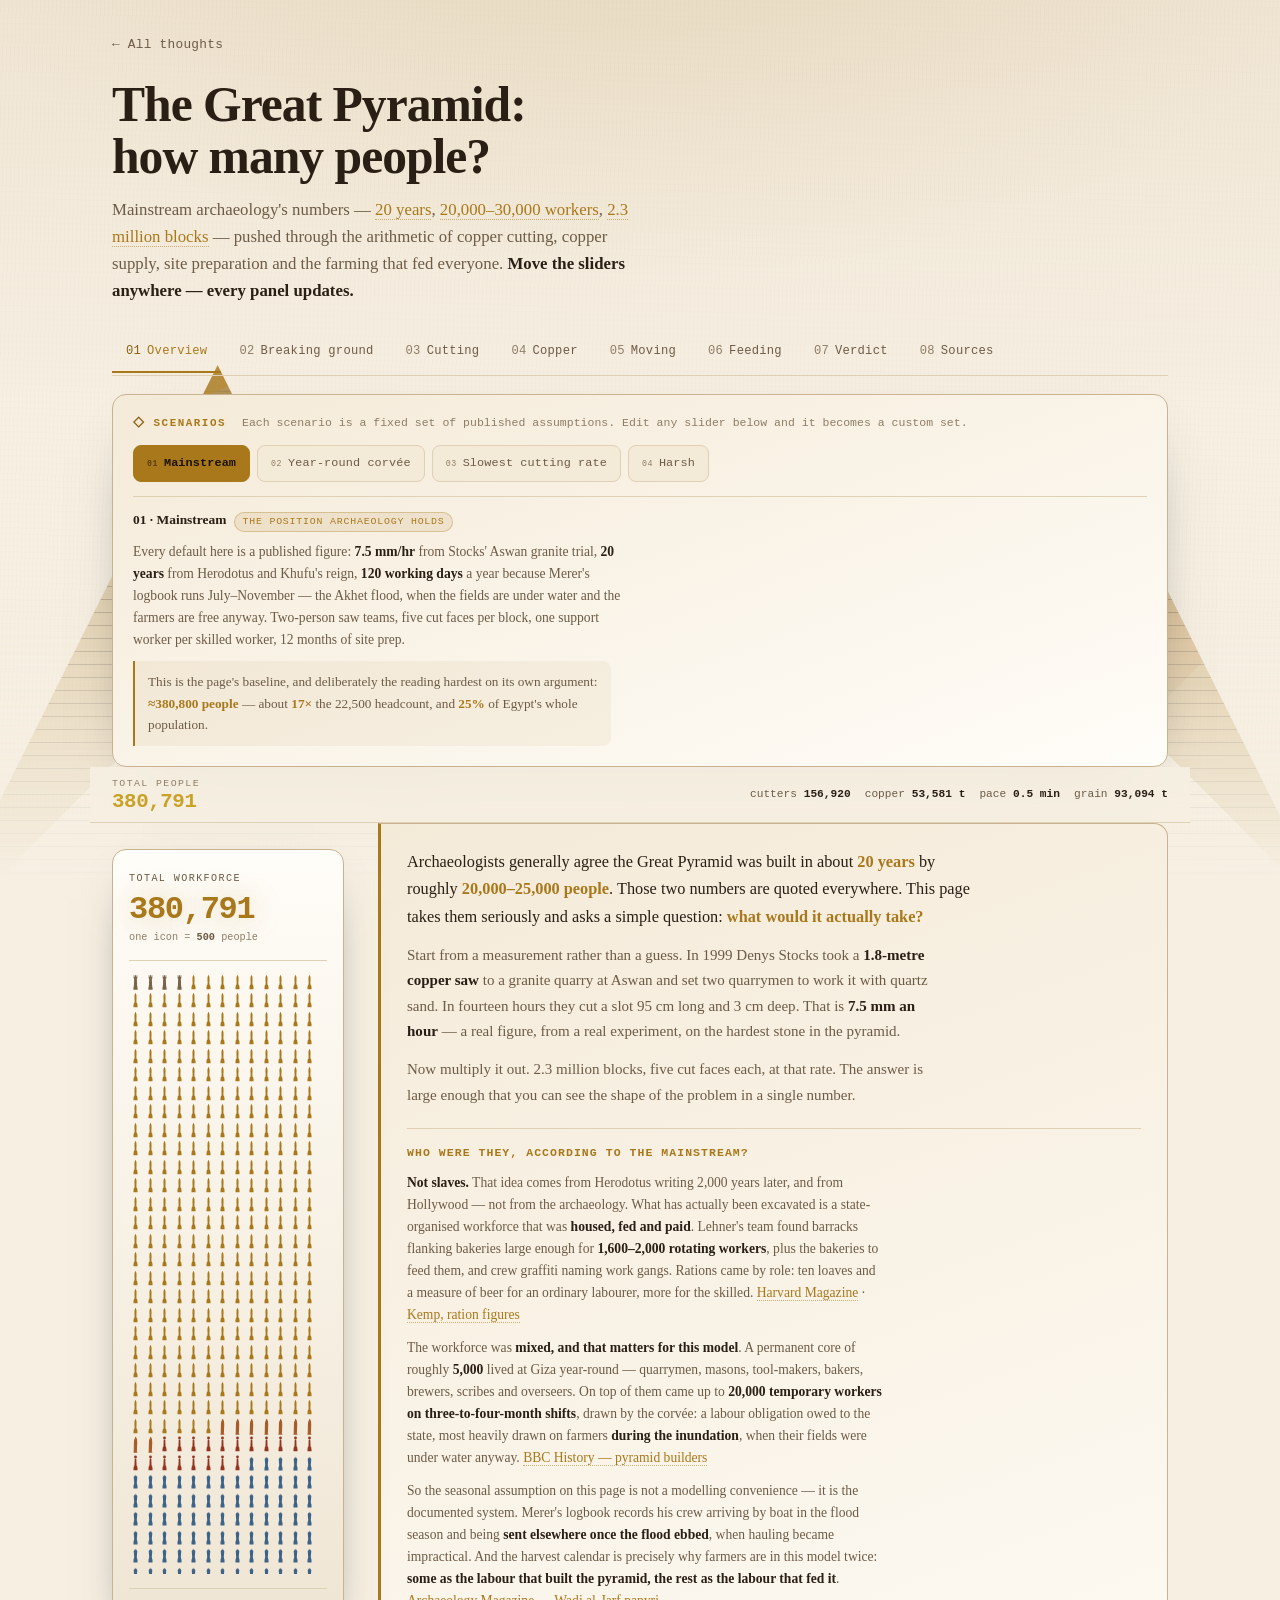
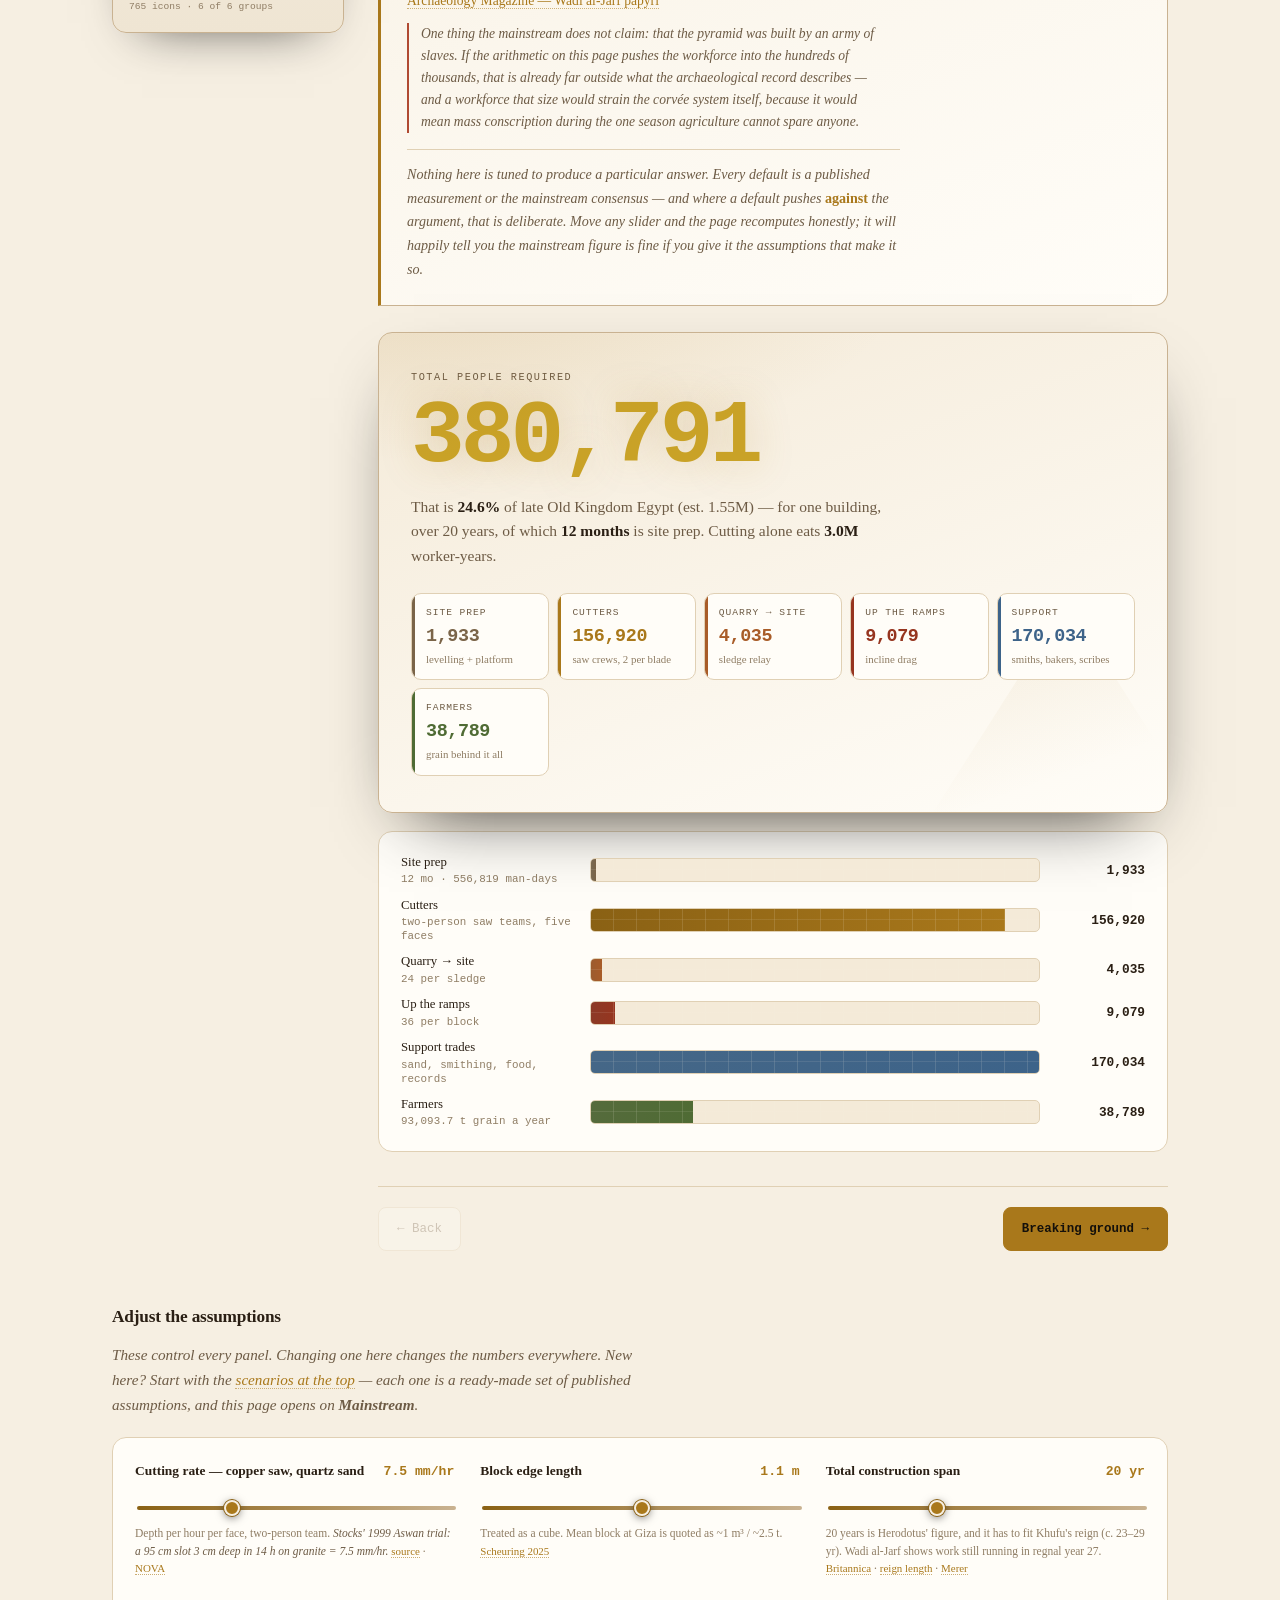
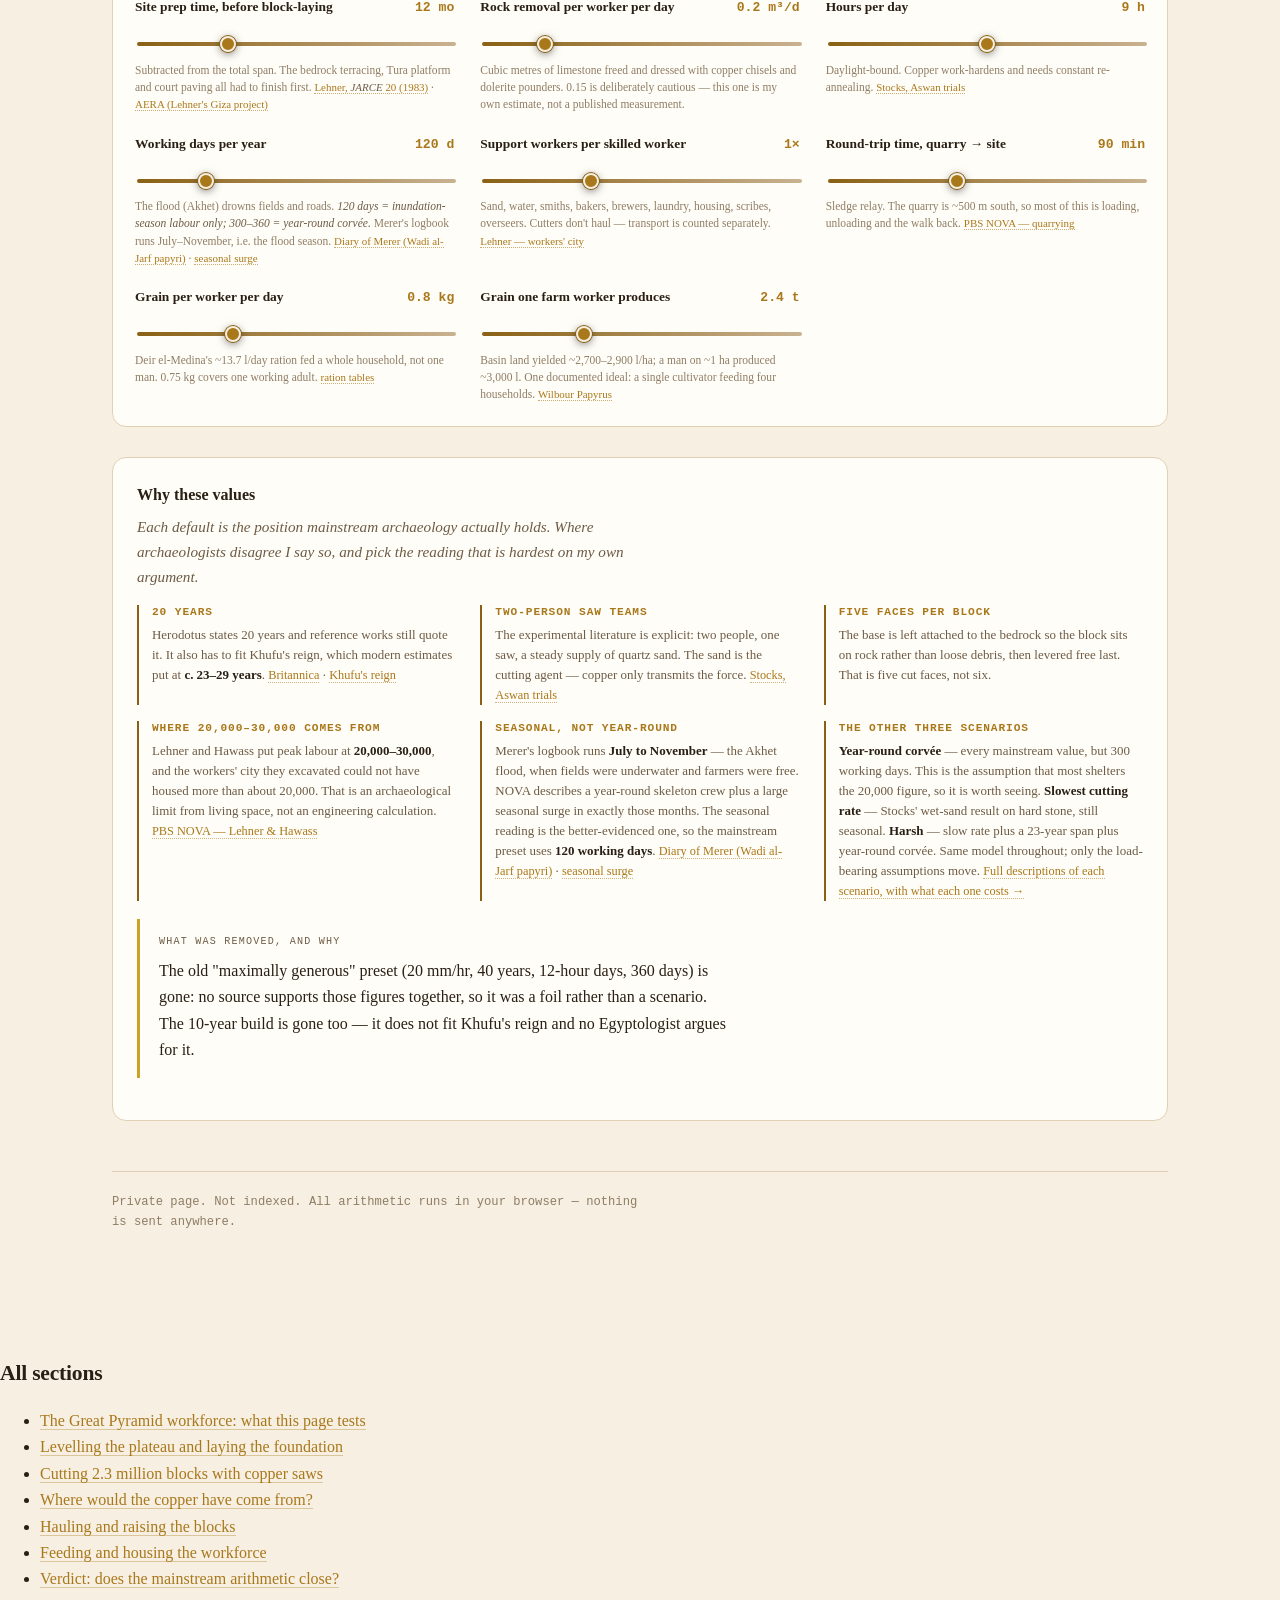
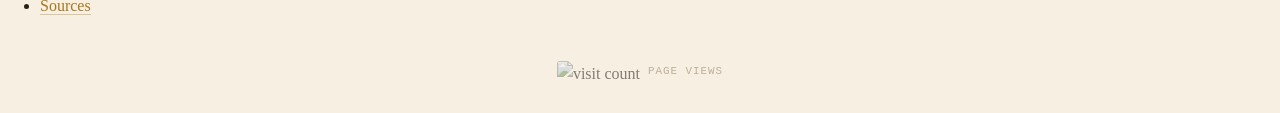
==== commit b7b8b315: "pyramids: scenario-specific verdict, corrected figures, copper-powder section" ====
--- a/pyramids/index.html
+++ b/pyramids/index.html
@@ -478,6 +478,73 @@
   .verdict .punch{font-size:1.1rem;line-height:1.62;max-width:72ch}
   .verdict .punch em{color:var(--gold);font-style:normal;font-weight:700}
 
+  /* ── SCENARIO-SPECIFIC VERDICT ──────────────────────── */
+  .scen-verdict{margin-top:26px;background:linear-gradient(160deg,var(--surface-2),var(--surface));
+    border:1px solid var(--line-2);border-left:3px solid var(--gold);
+    border-radius:0 var(--radius) var(--radius) 0;padding:22px 24px 24px}
+  .sv-head{display:flex;gap:10px 14px;align-items:baseline;flex-wrap:wrap;margin-bottom:9px}
+  .sv-h{font-size:1.02rem;margin:0;font-weight:600;letter-spacing:-.01em}
+  .sv-scen{font:600 .62rem/1 var(--mono);letter-spacing:.1em;text-transform:uppercase;
+    color:#1a1205;background:var(--gold);padding:5px 9px;border-radius:20px;white-space:nowrap}
+  .sv-scen.custom{background:var(--surface-3);color:var(--muted);
+    border:1px solid var(--line-2)}
+  .sv-lede{font-size:.86rem;color:var(--muted);margin:0 0 16px;max-width:76ch;line-height:1.6}
+  .sv-lede b{color:var(--text)}
+  .sv-lede em{color:var(--gold);font-style:normal;font-weight:600}
+  .sv-grid{display:grid;grid-template-columns:repeat(auto-fit,minmax(168px,1fr));gap:1px;
+    margin:0 0 18px;background:var(--line);border:1px solid var(--line);
+    border-radius:9px;overflow:hidden}
+  .sv-item{background:var(--surface);padding:10px 12px}
+  .sv-item dt{font-size:.58rem;letter-spacing:.1em;text-transform:uppercase;color:var(--dim);
+    font-family:var(--mono);line-height:1.35;margin-bottom:5px}
+  .sv-item dd{margin:0;font:650 .92rem/1.2 var(--mono);color:var(--gold);
+    font-variant-numeric:tabular-nums;letter-spacing:-.01em}
+  .sv-item dd small{display:block;font:400 .62rem/1.35 var(--mono);color:var(--dim);
+    letter-spacing:0;margin-top:4px}
+  .sv-item.hot dd{color:var(--carnelian)} .sv-item.warn dd{color:var(--ochre)}
+  .sv-body{display:grid;grid-template-columns:repeat(auto-fit,minmax(266px,1fr));gap:16px 22px}
+  .sv-block{border-top:1px solid var(--line);padding-top:12px}
+  .sv-k{font:600 .6rem/1.35 var(--mono);letter-spacing:.1em;text-transform:uppercase;
+    color:var(--gold);margin-bottom:7px}
+  .sv-block p{font-size:.83rem;color:var(--muted);margin:0;line-height:1.62}
+  .sv-block p b{color:var(--text)}
+  .sv-block p em{color:var(--gold);font-style:normal;font-weight:600}
+  @media (max-width:680px){
+    .scen-verdict{padding:17px 15px 19px}
+    .sv-grid{grid-template-columns:repeat(2,minmax(0,1fr))}
+  }
+
+  /* ── COPPER POWDER / OXIDE SECTION ──────────────────── */
+  .cu-grid{display:grid;grid-template-columns:repeat(auto-fit,minmax(186px,1fr));gap:10px;margin:18px 0 6px}
+  .cu-cell{background:var(--surface);border:1px solid var(--line);border-radius:10px;
+    padding:14px 15px;position:relative;overflow:hidden}
+  .cu-cell::before{content:'';position:absolute;left:0;top:0;bottom:0;width:3px;
+    background:var(--turquoise)}
+  .cu-cell:nth-child(2)::before{background:var(--gold)}
+  .cu-cell:nth-child(3)::before{background:var(--prep)}
+  .cu-cell:nth-child(4)::before{background:var(--farmer)}
+  .cu-k{font-size:.58rem;letter-spacing:.1em;text-transform:uppercase;color:var(--muted);
+    font-family:var(--mono);line-height:1.4;margin-bottom:7px}
+  .cu-v{font:650 1.22rem/1.1 var(--mono);color:var(--turquoise);letter-spacing:-.02em;
+    font-variant-numeric:tabular-nums}
+  .cu-n{font-size:.68rem;color:var(--dim);margin-top:6px;line-height:1.45}
+  .cu-body{display:grid;grid-template-columns:repeat(auto-fit,minmax(280px,1fr));gap:18px 24px;margin-top:22px}
+  .cu-block{border-top:1px solid var(--line);padding-top:14px}
+  .cu-block p{font-size:.84rem;color:var(--muted);margin:0 0 11px;line-height:1.64;max-width:70ch}
+  .cu-block p:last-child{margin-bottom:0}
+  .cu-block b{color:var(--text);font-weight:600}
+  .cu-block a.cite{color:var(--gold);border-bottom:1px dotted color-mix(in srgb,var(--gold) 55%,transparent);font-size:.95em}
+  .cu-block a.cite:hover{border-bottom-style:solid}
+  .cu-block .cu-flip{background:color-mix(in srgb,var(--turquoise) 8%,transparent);
+    border-left:2px solid var(--turquoise);padding:11px 14px;border-radius:0 8px 8px 0}
+  .cu-scen{margin-top:22px;background:var(--surface);border:1px solid var(--line);
+    border-left:3px solid var(--turquoise);border-radius:0 var(--radius) var(--radius) 0;
+    padding:16px 19px}
+  .cu-scen p{font-size:.84rem;color:var(--muted);margin:0;line-height:1.62;max-width:74ch}
+  .cu-scen b{color:var(--text)}
+  .cu-scen em{color:var(--gold);font-style:normal;font-weight:600}
+  @media (max-width:680px){ .cu-grid{grid-template-columns:repeat(2,minmax(0,1fr))} }
+
   .sources{list-style:none;padding:0;margin:0;display:grid;gap:10px}
   .sources li{background:var(--surface);border:1px solid var(--line);border-radius:10px;
     padding:14px 17px;font-size:.82rem;color:var(--muted);line-height:1.55;
@@ -577,19 +644,19 @@
       <article class="scen-card on" data-scen="mainstream">
         <h3 class="scen-k">01 · Mainstream <span class="scen-tag">the position archaeology holds</span></h3>
         <p>Every default here is a published figure: <b>7.5 mm/hr</b> from Stocks' Aswan granite trial, <b>20 years</b> from Herodotus and Khufu's reign, <b>120 working days</b> a year because Merer's logbook runs July–November — the Akhet flood, when the fields are under water and the farmers are free anyway. Two-person saw teams, five cut faces per block, one support worker per skilled worker, 12 months of site prep.</p>
-        <p class="scen-out">This is the page's baseline, and deliberately the reading hardest on its own argument: <b>≈380,800 people</b> — about <b>16×</b> the 22,500 headcount, and <b>25%</b> of Egypt's whole population.</p>
+        <p class="scen-out">This is the page's baseline, and deliberately the reading hardest on its own argument: <b>≈380,800 people</b> — about <b>17×</b> the 22,500 headcount, and <b>25%</b> of Egypt's whole population.</p>
       </article>
 
       <article class="scen-card" data-scen="yearround">
         <h3 class="scen-k">02 · Year-round corvée <span class="scen-tag">the most generous reading</span></h3>
         <p>Every mainstream value with exactly one change: <b>300 working days</b> a year instead of 120. No flood downtime, no seasonal rotation, the same crews working almost every day of the build. This single assumption does most of the work in sheltering a 20,000-worker figure, so it is worth isolating — if the mainstream number is reachable at all, it is reachable here.</p>
-        <p class="scen-out">It buys a <b>2.5×</b> saving, to <b>≈153,500</b>. Still <b>~7×</b> the mainstream window — and it only gets there by pulling farmers off their fields for the entire construction.</p>
+        <p class="scen-out">It buys a <b>2.5×</b> saving, to <b>≈153,500</b>. Still <b>~7×</b> the 22,500 headcount, and just under <b>10%</b> of the population — but only by pulling farmers off their fields for the entire construction.</p>
       </article>
 
       <article class="scen-card" data-scen="granite">
         <h3 class="scen-k">03 · Slowest cutting rate <span class="scen-tag">the pessimistic floor, still seasonal</span></h3>
         <p>Mainstream in every respect except the saw: <b>2.1 mm/hr</b>, Stocks' wet-sand result on the notched blade, applied to the whole build rather than just the granite that actually needs it. A slower cut per face means more saw-hours, and more saw-hours means more blades being worn away and more men holding them. Labour stays seasonal at 120 days, as in the mainstream case.</p>
-        <p class="scen-out">The cost lands almost entirely on cutters and their support: <b>≈1,280,000 people</b>, <b>3.4×</b> the mainstream result and roughly <b>83%</b> of the Old Kingdom population.</p>
+        <p class="scen-out">The cost lands almost entirely on cutters and their support: <b>≈1,280,000 people</b>, <b>3.4×</b> the mainstream result and <b>83%</b> of the Old Kingdom population.</p>
       </article>
 
       <p class="scen-custom" id="scenCustom">These sliders no longer match any of the four scenarios — you are looking at a <b>custom</b> assumption set. Pick a scenario above to return to a published one.</p>
@@ -597,7 +664,7 @@
       <article class="scen-card" data-scen="surfacetrue">
         <h3 class="scen-k">04 · Harsh <span class="scen-tag">slow saw + long reign + year-round</span></h3>
         <p>The combination that strips out the three friendly assumptions at once: the <b>2.1 mm/hr</b> rate, a <b>23-year</b> span (the top of Khufu's estimated reign, so the calendar stretches as far as the evidence allows), and <b>300 working days</b> a year. Each of those individually shrinks the workforce. Stacked together they are supposed to make the mainstream figure comfortable.</p>
-        <p class="scen-out">Even stacked, it lands at <b>≈443,400</b> — <b>~20×</b> the 22,500 headcount, <b>29%</b> of the population, and only <b>14%</b> below the plain mainstream case. The three concessions roughly cancel out.</p>
+        <p class="scen-out">Even stacked, it lands at <b>≈443,400</b> — <b>~20×</b> the 22,500 headcount, <b>29%</b> of the population, and only <b>16%</b> below the plain mainstream case. Shortening the span is what blunts this scenario — the calendar is the one lever the other three cannot beat.</p>
       </article>
     </div>
   </section>
@@ -865,8 +932,41 @@
       <div class="punch" id="verdict">—</div>
     </div>
 
-    <h2 style="margin-top:34px;font-size:1.12rem">Four things that don't quite fit</h2>
-    <p class="lede">The arithmetic gives a number. These are the questions the number raises — and what the evidence currently says about each.</p>
+    <!-- ── SCENARIO-SPECIFIC VERDICT ─────────────────────
+         Reads the same PRESETS as the switcher at the top, so this
+         block always describes the scenario the sliders are on.
+         The five objections below are shared by all four.
+         ────────────────────────────────────────────────── -->
+    <section class="scen-verdict" id="scenVerdictSection" aria-labelledby="svHead">
+      <div class="sv-head">
+        <h2 class="sv-h" id="svHead">Where this scenario breaks</h2>
+        <span class="sv-scen" id="svScen">—</span>
+      </div>
+      <p class="sv-lede" id="svLede">—</p>
+      <dl class="sv-grid">
+        <div class="sv-item"><dt>Pressured hardest</dt><dd id="svPress">—</dd></div>
+        <div class="sv-item"><dt>Holds up best</dt><dd id="svHolds">—</dd></div>
+        <div class="sv-item"><dt>Copper standing stock</dt><dd id="svCu">—</dd></div>
+        <div class="sv-item"><dt>Copper make-up per year</dt><dd id="svCuYr">—</dd></div>
+        <div class="sv-item"><dt>Farmers feeding them</dt><dd id="svFarm">—</dd></div>
+        <div class="sv-item"><dt>Corvée pool, if rotating</dt><dd id="svPool">—</dd></div>
+        <div class="sv-item"><dt>Cutting rate needed for 25,000</dt><dd id="svNeed">—</dd></div>
+        <div class="sv-item"><dt>Share of population</dt><dd id="svShare">—</dd></div>
+      </dl>
+      <div class="sv-body">
+        <div class="sv-block">
+          <div class="sv-k">The objection this scenario makes unanswerable</div>
+          <p id="svObj">—</p>
+        </div>
+        <div class="sv-block">
+          <div class="sv-k">The escape route this scenario leaves open</div>
+          <p id="svEscape">—</p>
+        </div>
+      </div>
+    </section>
+
+    <h2 style="margin-top:34px;font-size:1.12rem">Five things that don't quite fit — in every scenario</h2>
+    <p class="lede">The arithmetic gives a number. These are the questions the number raises — and what the evidence currently says about each. None of the four scenarios above makes these go away; the numbers in them update with the sliders.</p>
 
     <div class="obj">
       <div class="obj-card">
@@ -902,6 +1002,69 @@
         <p>If those are rotating shifts of four months, the total number of individuals drawn in is roughly <b id="obj5Pool">—</b>. Set against a population of 1.6 million that is <b id="obj5PoolPct">—</b> — a large share of the able-bodied men, every flood season, for two decades.</p>
         <p class="verdict-line" id="obj5Verdict">—</p>
       </div>
+    </div>
+
+    <!-- ── THE OXIDE QUESTION ────────────────────────────
+         A sixth check, argued differently from the five above:
+         it asks what the process should have LEFT BEHIND.
+         ────────────────────────────────────────────────── -->
+    <h2 style="margin-top:42px;font-size:1.12rem">Where is the copper powder?</h2>
+    <p class="lede">A good test of any account of ancient work is not what it says was done, but what it says was left behind. Cutting granite with a copper blade and sand should have produced copper powder — a great deal of it, in known places. So: is it there?</p>
+
+    <div class="cu-grid">
+      <div class="cu-cell">
+        <div class="cu-k">Copper lost by the whole build</div>
+        <div class="cu-v" id="cuPowder">—</div>
+        <div class="cu-n">at Stocks' measured loss of 52 cm³ per 14-hour cut</div>
+      </div>
+      <div class="cu-cell">
+        <div class="cu-k">Spread over the working days</div>
+        <div class="cu-v" id="cuPerDay">—</div>
+        <div class="cu-n">per working day, site-wide — buckets of fine dust, not a heap</div>
+      </div>
+      <div class="cu-cell">
+        <div class="cu-k">Where it would collect</div>
+        <div class="cu-v">Floor level</div>
+        <div class="cu-n">the slurry tray under each saw — the debris ferments to CuSO₄ · 5H₂O and stains whatever it touches</div>
+      </div>
+      <div class="cu-cell">
+        <div class="cu-k">What the evidence actually shows</div>
+        <div class="cu-v">Yes — a signal</div>
+        <div class="cu-n">copper and arsenic enrichment in Khufu harbour sediment, peaking in the Fourth Dynasty</div>
+      </div>
+    </div>
+
+    <div class="cu-body">
+      <div class="cu-block">
+        <div class="cu-k">First, the mechanism — and why the powder is not simple copper</div>
+        <p>In the abrasive technique the copper is not the cutting agent, the quartz sand is; the blade only transmits the pressure and is itself abraded in the process. Stocks measured that loss directly: <b>52 cm³ of copper removed in the same 14 hours that took 170 cm³ of granite</b> — roughly one part copper to three of stone. Spread across this page's own workload that is about <b id="cuTons">—</b> of copper, worn away as metal rather than sawn off in chips.</p>
+        <p>Freshly cut copper in a wet slit does not stay metallic for long. It oxidises to <b>cuprite</b> (Cu₂O) first, and in wet conditions with iron, arsenic and organic matter present the stable end product is <b>malachite and azurite</b> — which is to say the powder turns into the same green and blue copper minerals the Egyptians were mining in Sinai. Fine grains oxidise almost completely within weeks. So the honest question is not "where is the reddish metal dust", it is <b>"where is the green staining and where is the copper enrichment in the sediment"</b>.</p>
+        <p>And that is what the excavation and the chemistry both report. Drill holes at Saqqara preserve <b>green traces of oxidised copper-and-abrasive pulp</b> on their walls — the slurry, still in place, turned to malachite and cuprite over four and a half millennia. Copper tools from the Giza workers' village have now been analysed and are <b>arsenical copper</b>, not pure copper — harder, and a point that matters below, because arsenic rides along with the copper into the powder and the soil.</p>
+      </div>
+
+      <div class="cu-block">
+        <div class="cu-k">The part that does surprise: copper in the harbour mud</div>
+        <p>The strongest independent check is a geochemical one, and it was published in <i>Geology</i> in 2024. A sediment core from <b>Khufu harbour</b> — the port that received the Tura limestone — shows a copper (and arsenic) enrichment profile that tracks the necropolis's construction in pulses: a pre-dynastic onset around <b>3,265 BCE</b>, then the big rise through the <b>Fourth Dynasty</b>, aligning with the reigns of Khufu, Khafre and Menkaure. <a class="cite" href="https://doi.org/10.1130/G51965.1" target="_blank" rel="noopener">Younes et al., <i>Geology</i> 52 (2024)</a> · <a class="cite" href="https://eos.org/articles/5000-year-old-copper-pollution-found-near-the-pyramids" target="_blank" rel="noopener">Eos summary</a></p>
+        <p class="cu-flip">This cuts against the <i>absence</i> argument. Copper contamination at Giza is real, dated, and peaks exactly when the pyramid was being built — the authors call it the earliest instance of significant human metal pollution. Whatever the workforce was, it was handling copper at scale, and the plateau still carries the signature.</p>
+        <p>Note what that signal can and cannot tell us. It is a <b>relative enrichment</b> — a rise against local background — not a count of tonnes, and it was deposited by runoff and harbour traffic rather than weighed at the source. A large-scale tool industry and a workforce of hundreds of thousands both leave <i>a</i> copper signal; the geochemistry cannot separate them, because the copper pours into the same sediment either way.</p>
+      </div>
+
+      <div class="cu-block">
+        <div class="cu-k">So what would settle it</div>
+        <p><b>A mass balance on the slurry.</b> Every quantity here is either measured (Stocks' wear rate, the 1:3 copper-to-granite ratio) or assumed (how many saw teams worked, for how many days). The wear rate is solid; the total is a multiplication of it, and multiplication is where a factor of a hundred lives. If the copper powder really was produced in the quantities this page's arithmetic implies, the archaeological record ought to contain <b>workshop floors, sumps and spoil heaps with percent-level copper enrichment</b> — and so far what has been reported is baseline-level contamination in sediment and staining on individual worked surfaces, not the mass signature of half a million blades.</p>
+        <p><b>Provenance and isotopes.</b> Copper from Bir Nasib carries a distinct lead-isotope and trace-element signature. If Giza's copper contamination derives from that ore being ground to powder on site, its isotopes should match the tools. Differential arsenic-to-copper ratios across the site would also say whether the powder came from tool wear (arsenical copper) or from ore processing.</p>
+        <p><b>The experiment nobody has run.</b> Cut Giza limestone — not granite — with a copper saw and quartz sand, capture every gram of debris, and measure the copper fraction. That single number would resolve both this objection and the cutting-rate question at the same time. <a class="cite" href="https://www.cambridge.org/core/journals/antiquity/article/abs/testing-ancient-egyptian-graniteworking-methods-in-aswan-upper-egypt/35CC66DD0DEB499F1C6E805C1347BF68" target="_blank" rel="noopener">Stocks, Aswan trials</a></p>
+      </div>
+    </div>
+
+    <div class="cu-scen">
+      <div class="cu-k">How this objection changes with the scenario</div>
+      <p id="cuScenLine">—</p>
+    </div>
+
+    <div class="note warn" style="margin-top:18px">
+      <div class="nt">Honest limits of this section</div>
+      <p>The wear figures come from two published experiments on <b>granite</b> — Stocks at Aswan, Vasyutin with corundum — and the pyramid is mostly soft limestone, which nobody has tested with a copper saw. The harbour geochemistry measures <b>enrichment</b>, not tonnage, and the sediment signature could equally reflect copper tool production, ore handling, or the copper-alloy casings and fittings alone. And oxidation rates for buried copper powder under Giza conditions are estimated from general corrosion chemistry, not measured on site. This section raises a specific, testable prediction; it does not deliver a verdict on its own.</p>
     </div>
 
     <div class="note" style="margin-top:22px">
@@ -975,6 +1138,15 @@
         <span class="what">~13.7 l grain/day per worker, feeding a household; 2,700–2,900 l/ha on basin land; one cultivator documented as sufficing for four nuclear families.</span>
         <span class="what"><a href="https://escholarship.org/content/qt2t01s4qj/qt2t01s4qj.pdf" target="_blank" rel="noopener">UCLA Encyclopedia of Egyptology</a><a href="http://beer-studies.com/en/world-history/First-kingdoms/Egypt-Old-Kingdom/Beer-bread-rations" target="_blank" rel="noopener">Deir el-Medina rations</a></span>
       </li>
+      <li><b>Younes, Kaniewski, Marriner, Morhange, Sheisha, Odler, Wang, Chen, El-Qady, Saleem, Véron — “The construction of the Giza pyramids chronicled by human copper contamination”</b>, <i>Geology</i> 52:10 (2024), 774–778.
+        <span class="what">ICP-MS on a sediment core from Khufu harbour, six radiocarbon dates. Copper and arsenic enrichment from ~3,265 BCE, with the major rise tracking the Fourth Dynasty — the earliest substantial human metal contamination recorded. Read here as a <b>relative enrichment</b> (a rise against background), not a tonnage.</span>
+        <span class="what"><a href="https://doi.org/10.1130/G51965.1" target="_blank" rel="noopener">Geology (2024)</a><a href="https://eos.org/articles/5000-year-old-copper-pollution-found-near-the-pyramids" target="_blank" rel="noopener">Eos — plain-language summary</a></span>
+      </li>
+      <li><b>Odler, Kmošek et al. — arsenical copper tools from the Giza workers' village</b> (Fourth Dynasty).
+        <span class="what">Fifteen tools excavated in the 1970s from the pyramid-builders' settlement, analysed in 2021: arsenical copper with impurities, no tin bronze, made as full-size functional tools. Relevant to the copper-powder question because arsenic accompanies the copper into any wear debris.</span>
+        <span class="what"><a href="https://doi.org/10.1016/j.jasrep.2021.102868" target="_blank" rel="noopener">J. Archaeological Science: Reports 37 (2021)</a><a href="https://archaeology.org/issues/july-august-2021/artifacts/artifact-egypt-copper-tools" target="_blank" rel="noopener">Archaeology Magazine — Egyptian Copper Tools</a></span>
+      </li>
+
       <li><b>Old Kingdom population</b> — ~1.6 million at 2500 BC.
         <span class="what"><a href="https://en.wikipedia.org/wiki/Old_Kingdom_of_Egypt" target="_blank" rel="noopener">Wikipedia — Old Kingdom of Egypt (tertiary; dates only)</a></span>
       </li>
@@ -1120,6 +1292,9 @@
                  : n>=1e3 ? (n/1e3).toFixed(0)+'k' : Math.round(n).toString();
 
 const TOTAL_BLOCKS=2_300_000, STONE_D=2600, CU_G_CM3=8.96;
+/* Headline total of the Mainstream preset, used only for "how much did
+   this scenario buy" comparisons. Keep in sync with PRESETS.mainstream. */
+const MAINSTREAM_TOTAL=380791;
 const SAW_KG=14.5, CU_CM3_HR=52/14, USABLE_FRAC=0.20, POP=1_550_000;
 
 const CTRLS=['rate','block','years','hours','days','support','tripMin','kgPerDay','tPerFarmer','prepMonths','prepM3PerDay'];
@@ -1596,6 +1771,112 @@
     ? `At these settings the model is already within <b>${fmt1(ratioToMainstream)}×</b> of the mainstream headcount. Getting all the way there needs only <b>${fmt1(r.rate*ratioToMainstream)} mm/hr</b> — a modest margin over the granite figure, and plausible for softer limestone.`
     : `To reach 22,500 the model must fall <b>${fmt1(ratioToMainstream)}×</b>. If that came from cutting speed alone, limestone would need to cut at <b>${fmt1(r.rate*ratioToMainstream)} mm/hr</b> — implausible. In practice the gap would have to be closed by several assumptions at once: faster limestone, a longer span, more working days, and a quarrying method that does not use saws at all. That is the honest shape of the problem.`;
 
+  /* ── SCENARIO-SPECIFIC VERDICT ─────────────────────────
+     Which preset the sliders are on (same test as the top
+     switcher), then the figures that scenario stresses hardest.
+     The five objections below this block stay the same for all
+     four — these two paragraphs are what changes. */
+  const presetKey=(()=>{
+    let k=null;
+    /* Compare against the live slider values, not `r` — the compute
+       result carries derived figures and must not be assumed to echo
+       the raw inputs back. */
+    const live=read();
+    Object.keys(PRESETS).forEach(n=>{ if(CTRLS.every(c=>Math.abs(PRESETS[n][c]-live[c])<1e-6)) k=n; });
+    return k;
+  })();
+  const svBlades=Math.max(1,Math.round(r.cutters/2));
+  const svStock=svBlades*SAW_KG/1000;
+  const svMakeup=r.copperTonnes/(r.years||1);
+  const svBirYear=BIR_NASIB_TOTAL/BIR_NASIB_YEARS;
+  const svShiftMonths=Math.max(r.days/30,1);
+  const svPool=r.grandAll*(12/svShiftMonths);
+  const svPoolShare=svPool/1_550_000*100;
+  const svFarmShare=r.farmers/1_550_000*100;
+  const svSharePct=r.grandAll/1_550_000*100;
+
+  const svNames={mainstream:'01 · Mainstream',yearround:'02 · Year-round corvée',
+    granite:'03 · Slowest cutting rate',surfacetrue:'04 · Harsh'};
+  const svScen=$('svScen');
+  svScen.textContent=presetKey?svNames[presetKey]:'Custom settings';
+  svScen.classList.toggle('custom',!presetKey);
+
+  const svText={
+    mainstream:{
+      press:'Cutting — the saw rate and the 120-day season together',
+      holds:'The recruitment window — 25–26% of the population is a heavy levy, but it is a levy a state can actually make',
+      lede:`Everything in this scenario is published, which is what makes it the awkward one: the arithmetic closes only if <em>${fmt(r.grandAll)} people</em> — about <em>${fmt1(r.grandAll/22500)}×</em> the 22,500 headcount and <em>${fmt1(svSharePct)}%</em> of the country — work on it for <em>${r.years} years</em>.`,
+      obj:`Cutting is not the cheapest thing to doubt here, it is the <em>hardest</em>. Stocks' rate is a measurement on granite, the hardest stone on site, so understating it helps the mainstream case; and the season is documented, not assumed — Merer's logbook runs July to November. Push either lever and you are arguing against evidence rather than filling a gap. What the at-the-resource numbers show is the shape of the bind: <b>${fmt(svStock)} tonnes</b> of copper standing in blades at once, <b>${fmt(svMakeup)} t</b> worn away every year against a Sinai average of <b>~${fmt1(svBirYear)} t</b>, and <b>${fmt(r.farmers)} farmers</b> — <b>${fmt1(svFarmShare)}%</b> of Egypt — growing grain for one building.`,
+      escape:`Reach <b>25,000</b> from here and limestone has to cut at <b>${fmt1(r.rate*r.grandAll/25000)} mm/hr</b>, roughly <em>${fmt1((r.rate*r.grandAll/25000)/r.rate)}×</em> this scenario's own rate. That is a big, testable claim nobody has run an experiment on. The softer version of the same escape: much of the pyramid's core may have been split along bedding planes rather than sawn, which removes most of the saw-hours without contradicting a single published number.`
+    },
+    yearround:{
+      press:'Provisioning — the grain and the farms, now that the calendar is free',
+      holds:'Cutting — squeezing the season out of the schedule leaves the saw rate untouched',
+      lede:`This is the most generous reading anyone puts forward, and it still lands at <em>${fmt(r.grandAll)}</em> — <em>${fmt1(r.grandAll/22500)}×</em> the headcount, <em>${fmt1(svSharePct)}%</em> of the population, sustained for two decades.`,
+      obj:`Working 300 days instead of 120 solves the calendar problem completely — and moves the problem somewhere harder to argue about. Grain is bought with labour all year now, so the farm count only falls to <b>${fmt(r.farmers)}</b> (<b>${svFarmShare.toFixed(1)}%</b> of the population) while the crews that eat it keep working through the flood season with nobody home to tend the fields. The corvée also has to be <em>rotating</em>, and at this intensity that means drawing in roughly <b>${fmt(svPool)}</b> individuals — <b>${fmt1(svPoolShare)}%</b> of everyone in Egypt — when the mainstream number is 20,000–30,000.`,
+      escape:`The cleanest escape is not faster cutting — you barely need it. At a <b>${fmt1(r.rate)} mm/hr</b> rate this scenario is already within <b>${fmt1(r.grandAll/25000)}×</b> of 25,000, so the remaining gap is closeable by any two of: softer-stone rates, a longer span, a lower support ratio, or a quarrying method that skips saws. What it cannot paper over is that year-round corvée contradicts the seasonality Merer's logbook records.`
+    },
+    granite:{
+      press:'Copper — blades in use, standing stock, and annual make-up',
+      holds:'The calendar — this scenario is still seasonal, so the labour pool problem does not compound',
+      lede:`Take the slowest defensible saw with everything else mainstream, and the cutters alone need <em>${fmt(r.cutters)}</em>. The total is <em>${fmt(r.grandAll)}</em>: <em>${fmt1(r.grandAll/22500)}×</em> the headcount, <em>${fmt1(svSharePct)}%</em> of Egypt.`,
+      obj:`The copper objection stops being rhetorical here. <b>${fmt(svBlades)} blades</b> in simultaneous use is a standing stock of <b>${fmt(svStock)} tonnes</b> — a little over <b>80%</b> of the entire estimated lifetime output of Bir Nasib, <b>5,000 t in 1,300 years</b> — and the wear has to be replaced at <b>${fmt(svMakeup)} t a year</b>, which is <b>${fmt1(svMakeup/svBirYear)}×</b> an average Sinai year. This scenario is the one that makes the model's weak link visible: not how many men you can find, but whether the metal to keep them sawing can exist at all.`,
+      escape:`Everything relaxes the moment the rate is wrong in the generous direction, and this is the scenario where a single measured limestone rate would do the most damage. If limestone cuts <b>3×</b> faster than this granite figure — plausible, untested — the total falls to roughly <b>${fmt(r.grandAll/3.3)}</b>, and the copper problem shrinks with it. The other escape is method: wedge-split blocks remove the saw-hour demand instead of meeting it.`
+    },
+    surfacetrue:{
+      press:'The gap itself — three concessions stacked and still not closing',
+      holds:'Reign length — 23 years is the top of the credible range, so this scenario has already spent its best card',
+      lede:`Every generous lever at once — slow saw <em>${fmt1(r.rate)} mm/hr</em>, long span <em>${r.years} years</em>, year-round <em>${r.days} days</em> — and the answer is still <em>${fmt(r.grandAll)}</em> people, <em>${fmt1(r.grandAll/22500)}×</em> the headcount and <em>${fmt1(svSharePct)}%</em> of Egypt.`,
+      obj:`This scenario is the strongest case the mainstream has, and the interesting result is how little it buys. Stacking all three sensible concessions lands only <b>${fmt1(Math.abs(1-r.grandAll/MAINSTREAM_TOTAL)*100)}%</b> below the plain mainstream case — because the span and the season pull against each other: a longer build means more working days, the year-round corvée needed to use them means feeding everyone through the flood, and every extra day of grain has to be grown by someone. What survives here is the <b>${fmt(r.farmers)} farmers</b> and <b>${fmt1(svPoolShare)}%</b> of the population in the corvée pool. If the numbers are to close, they will not close through the calendar.`,
+      escape:`Only two levers are left, and both are about <b>method</b> rather than effort: a limestone cutting rate several times faster than Stocks' granite measurement, or a quarrying technique that does not saw blocks at all. Either one breaks the model's load-bearing assumption; neither has been tested on Giza limestone with copper. That is the honest place to put your scepticism.`
+    }
+  };
+  const sv = presetKey ? svText[presetKey] : null;
+  if(sv){
+    $('svPress').textContent=sv.press;
+    $('svHolds').textContent=sv.holds;
+    $('svLede').innerHTML=sv.lede;
+    $('svObj').innerHTML=sv.obj;
+    $('svEscape').innerHTML=sv.escape;
+  } else {
+    $('svPress').textContent='Set by whatever you have changed';
+    $('svHolds').textContent='—';
+    $('svLede').innerHTML=`These sliders match none of the four scenarios, so there is no fixed story to tell: at <b>${fmt(r.grandAll)} people</b> the page is <b>${fmt1(r.grandAll/22500)}×</b> the headcount and <b>${fmt1(svSharePct)}%</b> of the population. Pick a scenario at the top of the page to get its specific reading.`;
+    $('svObj').innerHTML=`Whichever way the total moved, the objection that scales with it is provisioning: <b>${fmt(r.farmers)} farmers</b> (<b>${fmt1(svFarmShare)}%</b> of Egypt) and <b>${fmt(svMakeup)} t</b> of copper a year. The five objections below apply to every setting.`;
+    $('svEscape').innerHTML=`Reaching 25,000 from here needs either a cutting rate of <b>${fmt1(r.rate*r.grandAll/25000)} mm/hr</b> — <b>${fmt1(r.grandAll/25000)}×</b> the current setting — or a method that never saws the blocks.`;
+  }
+  /* ── COPPER POWDER (oxide) SECTION ─────────────────────
+     Copper worn off the blades, per Stocks' measured 52 cm³ per
+     14-hour cut, scaled by this page's own saw-hours. The per-day
+     figure is what makes the claim testable: it is small enough to
+     be missed, large enough to expect an archaeological trace. */
+  const powderCm3=r.totalSawHours*(52/14);
+  const powderT=powderCm3*CU_G_CM3/1e6;
+  const buildDays=Math.max(1,r.buildYears*r.days);
+  const powderPerDay=powderT*1000/buildDays;
+  $('cuPowder').textContent=fmt(powderT)+' tonnes';
+  $('cuPerDay').textContent=fmt(powderPerDay)+' kg';
+  const cuScenText={
+    mainstream:`All the wear figures are mainstream here — this is the scenario where the copper powder claim is <em>strongest</em>, because the cutting rate is Stocks' own measurement. <b>${fmt(powderT)} tonnes</b> of copper turns to oxide across the build, spread as <b>${fmt(powderPerDay)} kg a working day</b> over ${fmt(buildDays)} days. That is not a warehouse fire; it is a steady, diluted, site-wide dust — which is exactly the signature the 2024 harbour core found.`,
+    yearround:`Same total copper (<b>${fmt(powderT)} tonnes</b>) as the mainstream case, since the metal worn depends on saw-hours rather than the calendar — but squeezed into ${fmt(r.days)} days a year, so the daily rate rises to <b>${fmt(powderT*1000/buildDays)} kg</b>. Year-round working makes the powder signal <em>denser and easier to detect</em>, not larger.`,
+    granite:`This is the scenario that should have buried the site in powder. Saw-hours run ~3.6× the mainstream case, so the copper worn reaches <b>${fmt(powderT)} tonnes</b> — but it is spread over ${fmt(buildDays)} days at <b>${fmt(powderPerDay)} kg a day</b>. Two decades of cutting at 2.1 mm/hr should leave an expectation of copper-contaminated floors, sumps and spoil across the quarry and the working areas, and nothing of that mass has been reported. This is where absence bites hardest.`,
+    surfacetrue:`The slowest saw means the most powder of any realistic setting — <b>${fmt(powderT)} tonnes</b> — spread over the longest span this model allows, ${fmt(buildDays)} days, at about <b>${fmt(powderPerDay)} kg a day</b>. If the powder argument holds anywhere, it holds here: this is the setting that most demands a copper-rich archaeological residue, and the residue reported so far is enrichment in harbour sediment, not a mass deposit.`
+  };
+  const cuLine=$('cuScenLine');
+  cuLine.innerHTML = presetKey ? cuScenText[presetKey]
+    : `At these settings the build wears about <b>${fmt(powderT)} tonnes</b> of copper off its blades — <b>${fmt(powderPerDay)} kg a working day</b> over ${fmt(buildDays)} days. Raise the cutting rate and the powder shrinks proportionally; slow the saw and the expectation grows.`;
+  $('svCu').innerHTML=fmt(svStock)+' t<small>'+fmt(svBlades)+' blades in use</small>';
+  $('svCuYr').innerHTML=fmt(svMakeup)+' t<small>'+fmt1(svMakeup/svBirYear)+'× a Sinai year</small>';
+  $('svFarm').innerHTML=fmt(r.farmers)+'<small>'+svFarmShare.toFixed(1)+'% of the population</small>';
+  $('svPool').innerHTML=(svPoolShare>=100?'<b>':'')+fmt(svPool)+'</b><small>'+fmt1(svPoolShare)+'% of the population</small>';
+  $('svNeed').innerHTML=fmt1(r.rate*r.grandAll/25000)+' mm/hr<small>'+fmt1(r.grandAll/25000)+'× the current rate</small>';
+  $('svShare').innerHTML=fmt1(svSharePct)+'%<small>'+fmt(r.grandAll)+' people</small>';
+  const svCuBox=$('svCu').closest('.sv-item'), svPoolBox=$('svPool').closest('.sv-item'), svShareBox=$('svShare').closest('.sv-item');
+  [svCuBox,svPoolBox,svShareBox].forEach(el=>{el.className='sv-item';});
+  if(svStock/BIR_NASIB_TOTAL>=0.5) svCuBox.classList.add('hot');
+  if(svPoolShare>=100) svPoolBox.classList.add('hot'); else if(svPoolShare>=40) svPoolBox.classList.add('warn');
+  if(svSharePct>=50) svShareBox.classList.add('hot'); else if(svSharePct>=15) svShareBox.classList.add('warn');
+
   $('weakPoint').innerHTML=`Everything scales off the <b>cutting rate</b>. The default (${fmt1(r.rate)} mm/hr) is `+
     `Stocks' measurement on <i>granite</i> — the hardest stone in the pyramid, and only 0.1% of its volume. `+
     `Most of the pyramid is soft limestone, which cuts faster. If real limestone rates were <b>2–3×</b> higher, `+
@@ -1603,6 +1884,13 @@
     `and no experiment has been run on Giza limestone with a copper saw.`;
 }
 
+/* Safe accessor for CURRENT_TAB from functions that run before its
+   declaration is initialised. */
+function currentTab(){
+  try{ return (typeof CURRENT_TAB!=='undefined') ? CURRENT_TAB : 'overview'; }
+  catch(e){ return 'overview'; }
+}
+
 function update(){
   const o=read();
   const outs={rate:' mm/hr',block:' m',years:' yr',hours:' h',days:' d',support:'×',tripMin:' min',
@@ -1610,7 +1898,10 @@
   Object.keys(outs).forEach(k=>{const el=$(k+'Out');if(el)el.textContent=fmt1(o[k])+outs[k];});
 
   const r=compute(o);
-  renderHero(r); renderSticky(r); renderBars(r); renderColumn(r,CURRENT_TAB,false);
+  /* CURRENT_TAB is a `const` declared further down; read it through
+     this helper so update() never hits the temporal dead zone at
+     first paint (which used to abort every renderer after this line). */
+  renderHero(r); renderSticky(r); renderBars(r); renderColumn(r,currentTab(),false);
   renderGround(r); renderCutting(r); renderCopper(r); renderMoving(r);
   renderFeeding(r); renderVerdict(r);
 
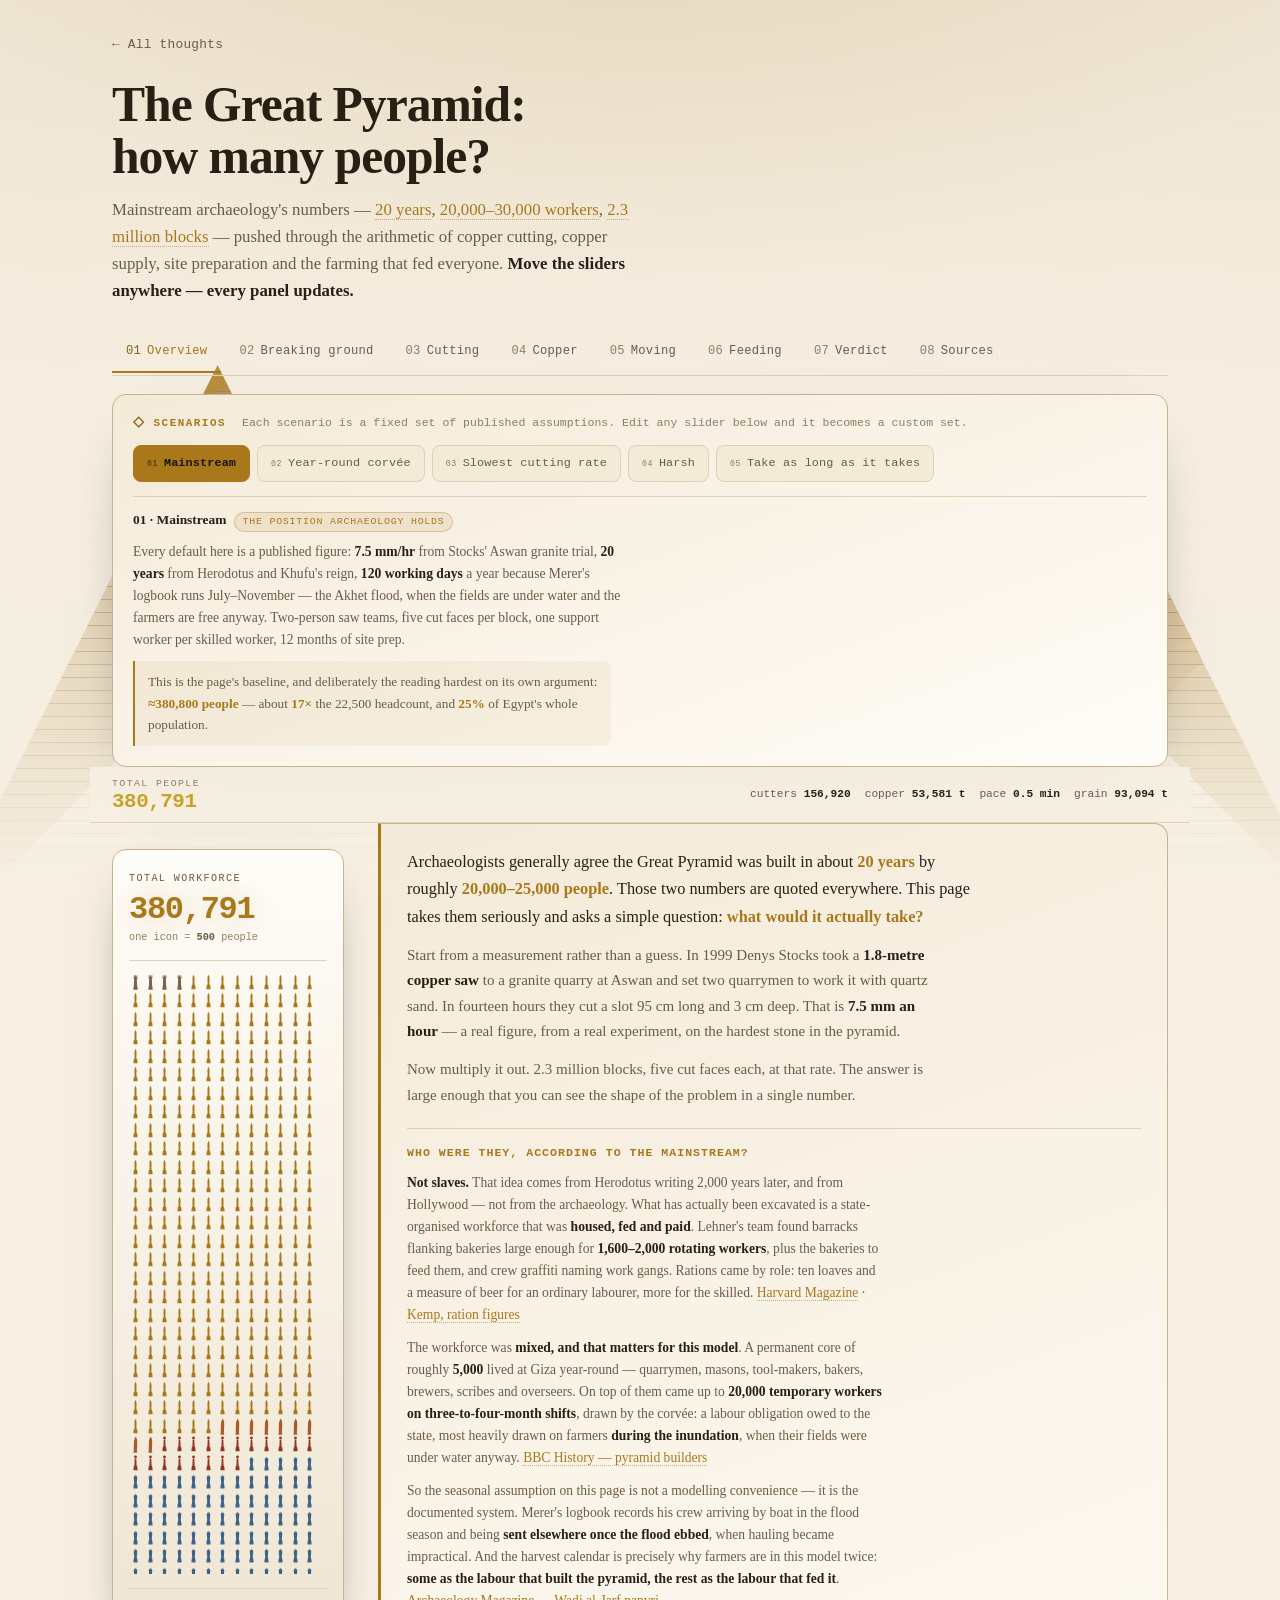
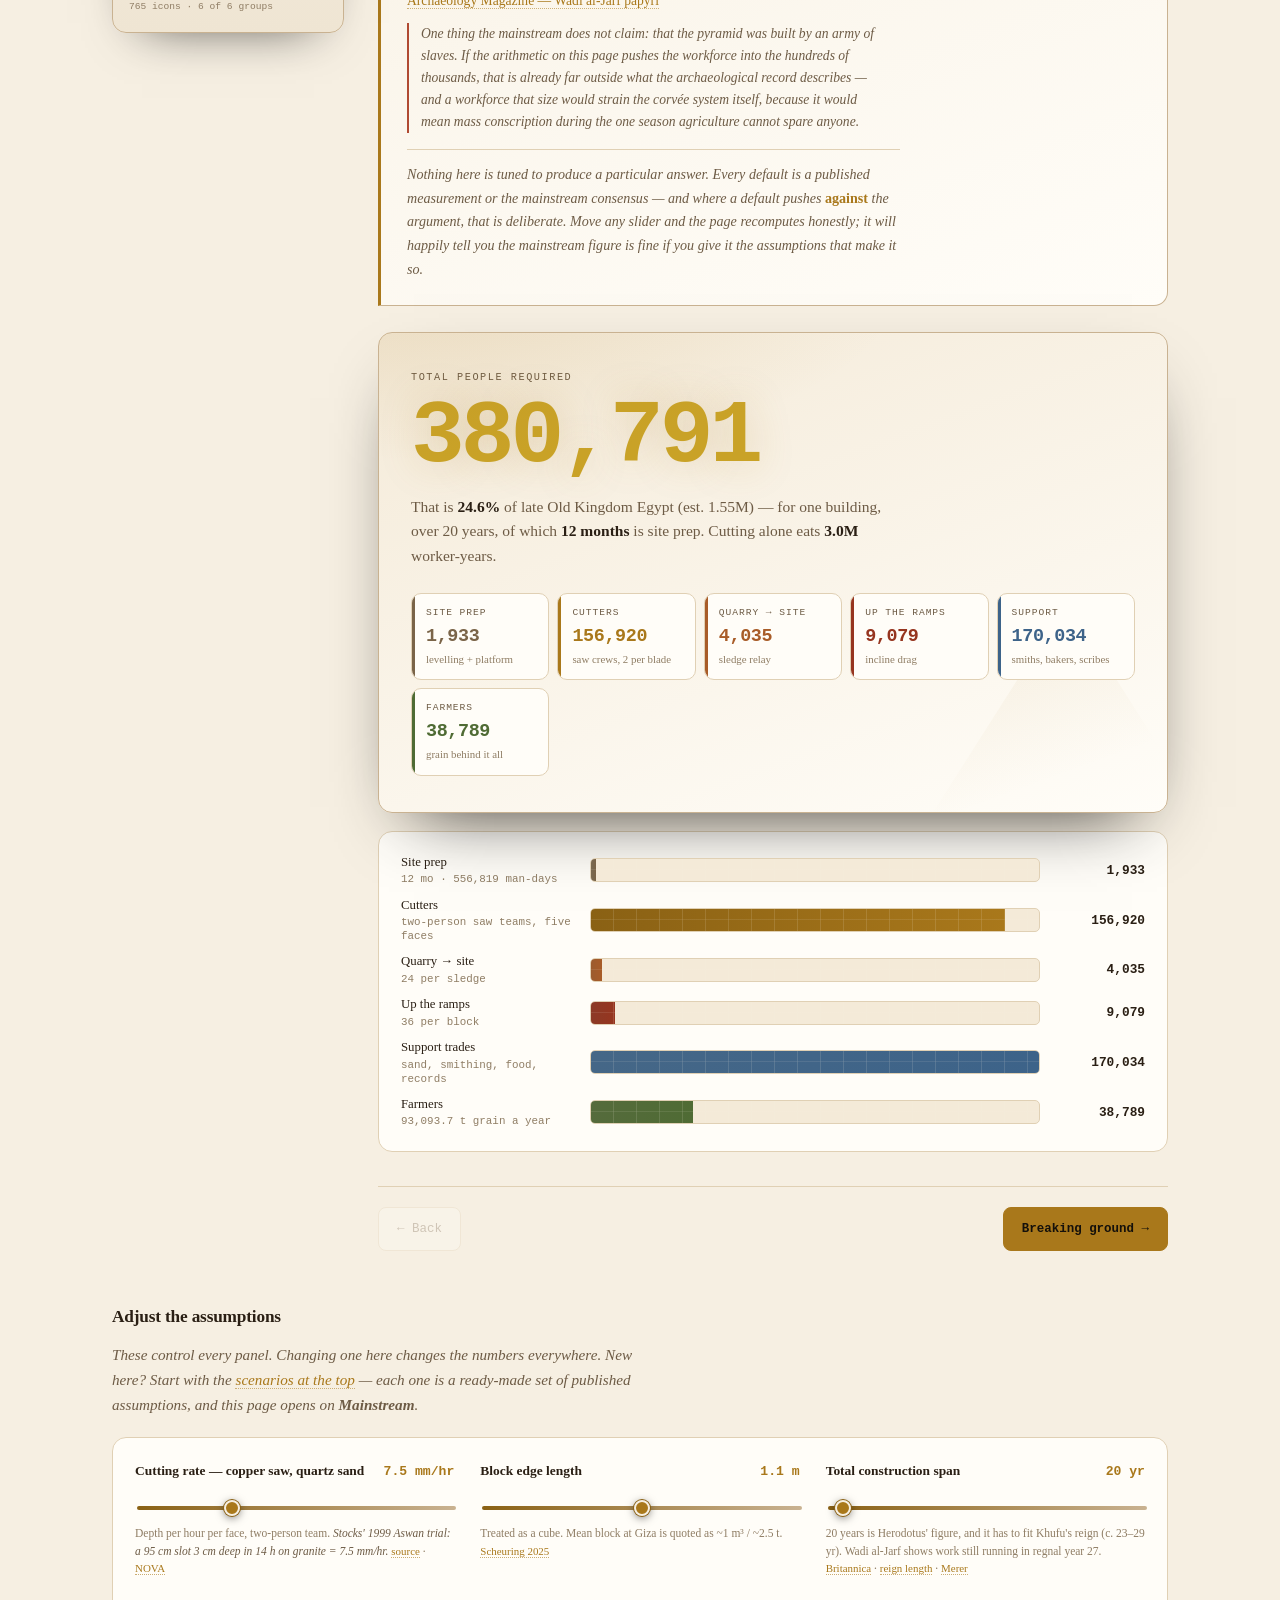
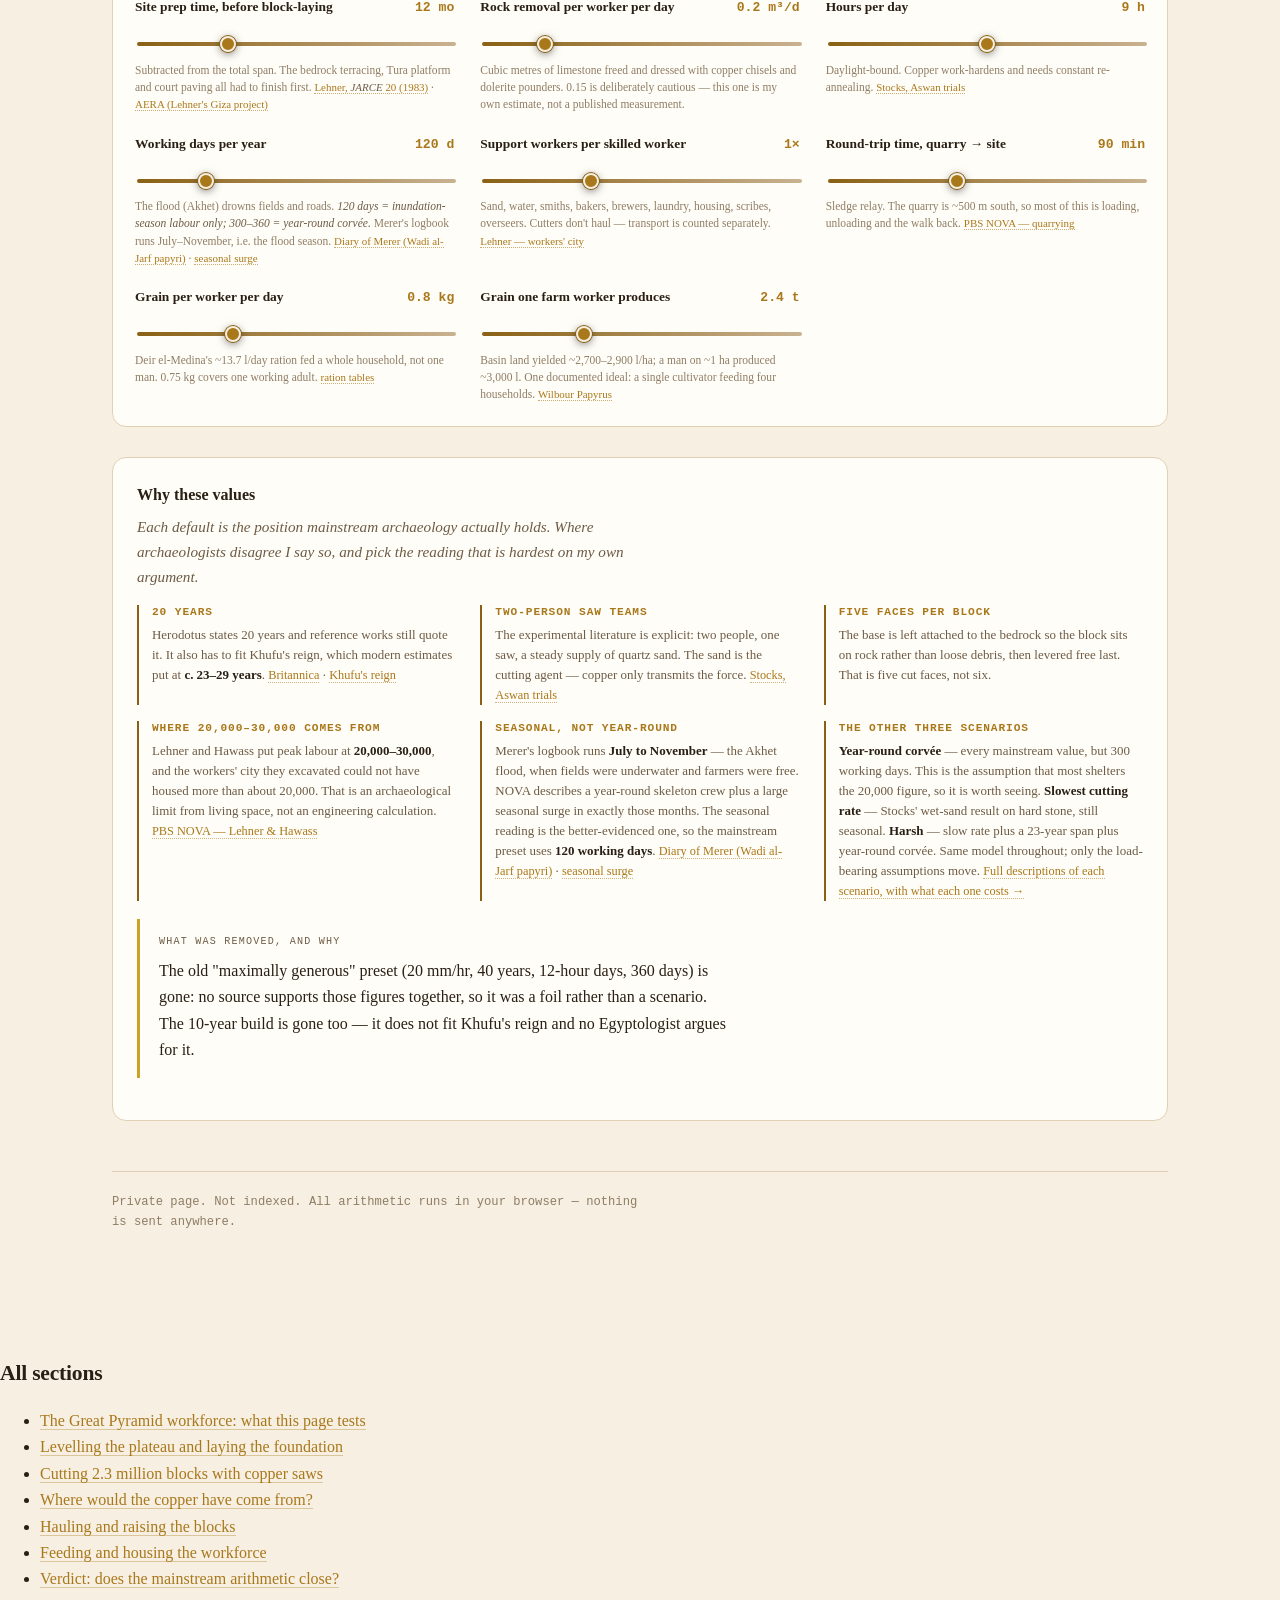
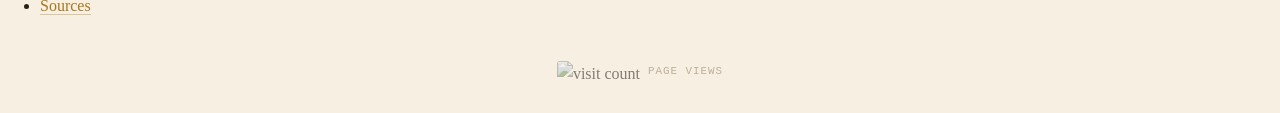
==== commit 11efb577: "pyramids: add scenario 05 - hold workforce at 22,500 and solve for the span" ====
--- a/pyramids/index.html
+++ b/pyramids/index.html
@@ -638,6 +638,7 @@
       <button class="preset" data-preset="yearround" aria-pressed="false"><span class="pn">02</span>Year-round corvée</button>
       <button class="preset" data-preset="granite" aria-pressed="false"><span class="pn">03</span>Slowest cutting rate</button>
       <button class="preset" data-preset="surfacetrue" aria-pressed="false"><span class="pn">04</span>Harsh</button>
+      <button class="preset" data-preset="solveyears" aria-pressed="false"><span class="pn">05</span>Take as long as it takes</button>
     </div>
 
     <div class="scen-body" id="scenBody">
@@ -665,6 +666,12 @@
         <h3 class="scen-k">04 · Harsh <span class="scen-tag">slow saw + long reign + year-round</span></h3>
         <p>The combination that strips out the three friendly assumptions at once: the <b>2.1 mm/hr</b> rate, a <b>23-year</b> span (the top of Khufu's estimated reign, so the calendar stretches as far as the evidence allows), and <b>300 working days</b> a year. Each of those individually shrinks the workforce. Stacked together they are supposed to make the mainstream figure comfortable.</p>
         <p class="scen-out">Even stacked, it lands at <b>≈443,400</b> — <b>~20×</b> the 22,500 headcount, <b>29%</b> of the population, and only <b>16%</b> below the plain mainstream case. Shortening the span is what blunts this scenario — the calendar is the one lever the other three cannot beat.</p>
+      </article>
+
+      <article class="scen-card" data-scen="solveyears">
+        <h3 class="scen-k">05 · 22,500 — take as long as it takes <span class="scen-tag">solve for the calendar</span></h3>
+        <p>A different question from the other four. They fix the calendar and ask how many people it needs. This one <b>fixes the workforce</b> — the published 22,500, at the mainstream cutting rate, hours, season, support ratio, grain ration and farm yield — and asks how long the pyramid would take. The answer is not a setting, it is a <b>solution</b>: the years slider is placed at the span where the model's total lands on 22,500.</p>
+        <p class="scen-out"><b id="syYears">—</b> years. That is <b id="syMult">—</b> Khufu's longest plausible reign, and <b id="syDyn">—</b> the length of the whole Fourth Dynasty. The crews would be laying one block every <b id="syPace">—</b>, and the men who set the first courses would be long dead before the capstone went on — roughly <b id="syKings">—</b> generations of kings to finish one building.</p>
       </article>
     </div>
   </section>
@@ -1179,7 +1186,7 @@
 
     <div class="ctl">
       <div class="row"><label for="years">Total construction span</label><output id="yearsOut">—</output></div>
-      <input type="range" id="years" min="10" max="40" step="1" value="20">
+      <input type="range" id="years" min="10" max="400" step="1" value="20">
       <div class="hint">20 years is Herodotus' figure, and it has to fit Khufu's reign (c. 23–29 yr). Wadi al-Jarf shows work still running in regnal year 27. <a href="https://www.britannica.com/question/How-did-the-Egyptians-build-the-pyramids" target="_blank" rel="noopener">Britannica</a> · <a href="https://en.wikipedia.org/wiki/Khufu" target="_blank" rel="noopener">reign length</a> · <a href="https://en.wikipedia.org/wiki/Diary_of_Merer" target="_blank" rel="noopener">Merer</a></div>
     </div>
 
@@ -1319,8 +1326,18 @@
   granite:    {rate:2.1, block:1.05, years:20, hours:9,  days:120, support:1.0, tripMin:90,  kgPerDay:0.75, tPerFarmer:2.4, prepMonths:12, prepM3PerDay:0.15},
 
   /* Slow rate + longest plausible reign + year-round corvée. */
-  surfacetrue:{rate:2.1, block:1.05, years:23, hours:9,  days:300, support:1.0, tripMin:90,  kgPerDay:0.75, tPerFarmer:2.4, prepMonths:12, prepM3PerDay:0.15}
+  surfacetrue:{rate:2.1, block:1.05, years:23, hours:9,  days:300, support:1.0, tripMin:90,  kgPerDay:0.75, tPerFarmer:2.4, prepMonths:12, prepM3PerDay:0.15},
+
+  /* ── SOLVE FOR THE CALENDAR ────────────────────────────────────
+     Not a fixed set of assumptions: mainstream in every respect
+     except the span, which is whatever it takes for 22,500 people
+     to finish. `years` here is a placeholder — solveYears() below
+     computes the real value by bisection and writes it in, so the
+     preset stays a legitimate target for the match test. */
+  solveyears: {rate:7.5, block:1.05, years:null, hours:9, days:120, support:1.0, tripMin:90, kgPerDay:0.75, tPerFarmer:2.4, prepMonths:12, prepM3PerDay:0.15}
 };
+
+const TARGET_WORKFORCE=22500;
 
 /* ── FIGURE SILHOUETTES ────────────────────────────────────
    Six distinct outlines in a 24×30 box, so each crew is
@@ -1444,6 +1461,26 @@
     support,total,grainT,farmers,grand:total+farmers,
     baseSide,platThick,platArea,courtArea,platVol,rockCut,prepManDays,prepWorkers,prepWorkDays};
 }
+
+/* ── SOLVE THE CALENDAR (scenario 05) ────────────────────
+   Declared AFTER compute() so the call is safe at load time;
+   PRESETS is only read here, never re-bound. The total falls
+   monotonically as the span stretches, so bisection converges.
+   The result is rounded UP to the next whole year: the first span
+   that does not exceed the published 22,500. */
+function solveYears(){
+  const base=PRESETS.solveyears;
+  const at=y=>compute(Object.assign({},base,{years:y})).grandAll;
+  if(at(400)>=TARGET_WORKFORCE) return null;   // does not close inside the slider range
+  let lo=1, hi=400;
+  for(let i=0;i<60;i++){
+    const mid=(lo+hi)/2;
+    if(at(mid)>TARGET_WORKFORCE) lo=mid; else hi=mid;
+  }
+  return Math.min(400, Math.ceil(hi));
+}
+const SOLVED_YEARS=solveYears();
+if(SOLVED_YEARS) PRESETS.solveyears.years=SOLVED_YEARS;
 
 /* ── WORKFORCE RAIL ──────────────────────────────────────
    Icons only. Each icon stands for a fixed number of people.
@@ -1796,7 +1833,8 @@
   const svSharePct=r.grandAll/1_550_000*100;
 
   const svNames={mainstream:'01 · Mainstream',yearround:'02 · Year-round corvée',
-    granite:'03 · Slowest cutting rate',surfacetrue:'04 · Harsh'};
+    granite:'03 · Slowest cutting rate',surfacetrue:'04 · Harsh',
+    solveyears:'05 · Take as long as it takes'};
   const svScen=$('svScen');
   svScen.textContent=presetKey?svNames[presetKey]:'Custom settings';
   svScen.classList.toggle('custom',!presetKey);
@@ -1829,6 +1867,13 @@
       lede:`Every generous lever at once — slow saw <em>${fmt1(r.rate)} mm/hr</em>, long span <em>${r.years} years</em>, year-round <em>${r.days} days</em> — and the answer is still <em>${fmt(r.grandAll)}</em> people, <em>${fmt1(r.grandAll/22500)}×</em> the headcount and <em>${fmt1(svSharePct)}%</em> of Egypt.`,
       obj:`This scenario is the strongest case the mainstream has, and the interesting result is how little it buys. Stacking all three sensible concessions lands only <b>${fmt1(Math.abs(1-r.grandAll/MAINSTREAM_TOTAL)*100)}%</b> below the plain mainstream case — because the span and the season pull against each other: a longer build means more working days, the year-round corvée needed to use them means feeding everyone through the flood, and every extra day of grain has to be grown by someone. What survives here is the <b>${fmt(r.farmers)} farmers</b> and <b>${fmt1(svPoolShare)}%</b> of the population in the corvée pool. If the numbers are to close, they will not close through the calendar.`,
       escape:`Only two levers are left, and both are about <b>method</b> rather than effort: a limestone cutting rate several times faster than Stocks' granite measurement, or a quarrying technique that does not saw blocks at all. Either one breaks the model's load-bearing assumption; neither has been tested on Giza limestone with copper. That is the honest place to put your scepticism.`
+    },
+    solveyears:{
+      press:'Political time — a throne, a treasury and a grain reserve that survive three centuries',
+      holds:'The workforce figure itself — by construction, 22,500 is exactly what this scenario delivers',
+      lede:`Run the model backwards: hold the workforce at the published <em>22,500</em>, keep every other mainstream value, and let the calendar stretch. It stretches to <em>${r.years} years</em>.`,
+      obj:`This scenario is the cleanest demonstration of what the workforce number actually costs. Nothing is tuned — the rate, the season, the hours and the rations are all the mainstream ones — so the only variable left is time, and time has to grow by <b>${fmt1(r.years/29)}×</b> Khufu's longest plausible reign to buy the published headcount. That is the trade in one line: <b>the people are free, the centuries are not.</b> A pyramid that takes ${r.years} years is not Khufu's monument in any ordinary sense — the pharaoh who commissioned it is a tradition by the time the casing is dressed, the administration that funded it has turned over many times, and every generation in between has to keep the quarry open, the copper flowing and the grain coming.`,
+      escape:`There is no escape inside this scenario, by design — it is arithmetic, not advocacy. It does tell you where the real question sits, though. If a long build is politically impossible and a large workforce is archaeologically unattested, the resolution is almost certainly in the third variable this page holds fixed: <b>method</b>. Blocks that are split rather than sawn, and limestone that cuts far faster than the granite figure, both break the dependence on time and headcount at once. Notice too that the copper demand is unchanged: <b>${fmt(svMakeup)} t</b> a year worn away for <b>${r.years} years</b> — the same metal bill, spread thin.`
     }
   };
   const sv = presetKey ? svText[presetKey] : null;
@@ -1854,16 +1899,29 @@
   const powderT=powderCm3*CU_G_CM3/1e6;
   const buildDays=Math.max(1,r.buildYears*r.days);
   const powderPerDay=powderT*1000/buildDays;
+  /* Scenario 05 card: the solved calendar, and what it implies. */
+  if(SOLVED_YEARS){
+    const sy=SOLVED_YEARS, syDays=Math.max(1,(sy*12-r.prepMonths)/12*r.days);
+    const syPerDay=TOTAL_BLOCKS/syDays, syMins=(r.hours*60)/syPerDay;
+    const set=(id,v)=>{const el=$(id); if(el) el.innerHTML=v;};
+    set('syYears', fmt(sy));
+    set('syMult', fmt1(sy/29)+'×');
+    set('syDyn', (sy/110)>=1.6 ? 'more than '+Math.floor(sy/110)+' times' : 'about '+fmt1(sy/110)+'×');
+    set('syPace', syMins>=120 ? fmt1(syMins/60)+' hours'
+                             : fmt1(syMins)+' minutes');
+    set('syKings', fmt1(sy/25));
+  }
   $('cuPowder').textContent=fmt(powderT)+' tonnes';
   $('cuPerDay').textContent=fmt(powderPerDay)+' kg';
   const cuScenText={
     mainstream:`All the wear figures are mainstream here — this is the scenario where the copper powder claim is <em>strongest</em>, because the cutting rate is Stocks' own measurement. <b>${fmt(powderT)} tonnes</b> of copper turns to oxide across the build, spread as <b>${fmt(powderPerDay)} kg a working day</b> over ${fmt(buildDays)} days. That is not a warehouse fire; it is a steady, diluted, site-wide dust — which is exactly the signature the 2024 harbour core found.`,
     yearround:`Same total copper (<b>${fmt(powderT)} tonnes</b>) as the mainstream case, since the metal worn depends on saw-hours rather than the calendar — but squeezed into ${fmt(r.days)} days a year, so the daily rate rises to <b>${fmt(powderT*1000/buildDays)} kg</b>. Year-round working makes the powder signal <em>denser and easier to detect</em>, not larger.`,
     granite:`This is the scenario that should have buried the site in powder. Saw-hours run ~3.6× the mainstream case, so the copper worn reaches <b>${fmt(powderT)} tonnes</b> — but it is spread over ${fmt(buildDays)} days at <b>${fmt(powderPerDay)} kg a day</b>. Two decades of cutting at 2.1 mm/hr should leave an expectation of copper-contaminated floors, sumps and spoil across the quarry and the working areas, and nothing of that mass has been reported. This is where absence bites hardest.`,
-    surfacetrue:`The slowest saw means the most powder of any realistic setting — <b>${fmt(powderT)} tonnes</b> — spread over the longest span this model allows, ${fmt(buildDays)} days, at about <b>${fmt(powderPerDay)} kg a day</b>. If the powder argument holds anywhere, it holds here: this is the setting that most demands a copper-rich archaeological residue, and the residue reported so far is enrichment in harbour sediment, not a mass deposit.`
+    surfacetrue:`The slowest saw means the most powder of any realistic setting — <b>${fmt(powderT)} tonnes</b> — spread over the longest span this model allows, ${fmt(buildDays)} days, at about <b>${fmt(powderPerDay)} kg a day</b>. If the powder argument holds anywhere, it holds here: this is the setting that most demands a copper-rich archaeological residue, and the residue reported so far is enrichment in harbour sediment, not a mass deposit.`,
+    solveyears:`Stretching the calendar to <b>${r.years} years</b> does not reduce the copper by a single gram — total wear is set by saw-hours, which is set by the stone, not the schedule. It only thins the powder out: <b>${fmt(powderT)} tonnes</b> across ${fmt(buildDays)} days is <b>${fmt(powderPerDay)} kg a day</b>, the lowest daily rate of any setting here. A long enough build makes the copper harder to find without making it any smaller.`
   };
   const cuLine=$('cuScenLine');
-  cuLine.innerHTML = presetKey ? cuScenText[presetKey]
+  cuLine.innerHTML = presetKey ? (cuScenText[presetKey] || cuScenText.custom)
     : `At these settings the build wears about <b>${fmt(powderT)} tonnes</b> of copper off its blades — <b>${fmt(powderPerDay)} kg a working day</b> over ${fmt(buildDays)} days. Raise the cutting rate and the powder shrinks proportionally; slow the saw and the expectation grows.`;
   $('svCu').innerHTML=fmt(svStock)+' t<small>'+fmt(svBlades)+' blades in use</small>';
   $('svCuYr').innerHTML=fmt(svMakeup)+' t<small>'+fmt1(svMakeup/svBirYear)+'× a Sinai year</small>';
@@ -1956,7 +2014,13 @@
 CTRLS.forEach(k=>$(k).addEventListener('input',update));
 document.querySelectorAll('[data-preset]').forEach(b=>{
   b.addEventListener('click',()=>{const p=PRESETS[b.dataset.preset];if(!p)return;
-    CTRLS.forEach(k=>$(k).value=p[k]);update();});
+    CTRLS.forEach(k=>{
+      /* A preset with a null field is solved at load time, never loaded
+         raw — a null would blank the slider. */
+      if(p[k]==null) return;
+      $(k).value=p[k];
+    });
+    update();});
 });
 
 document.addEventListener('keydown',e=>{
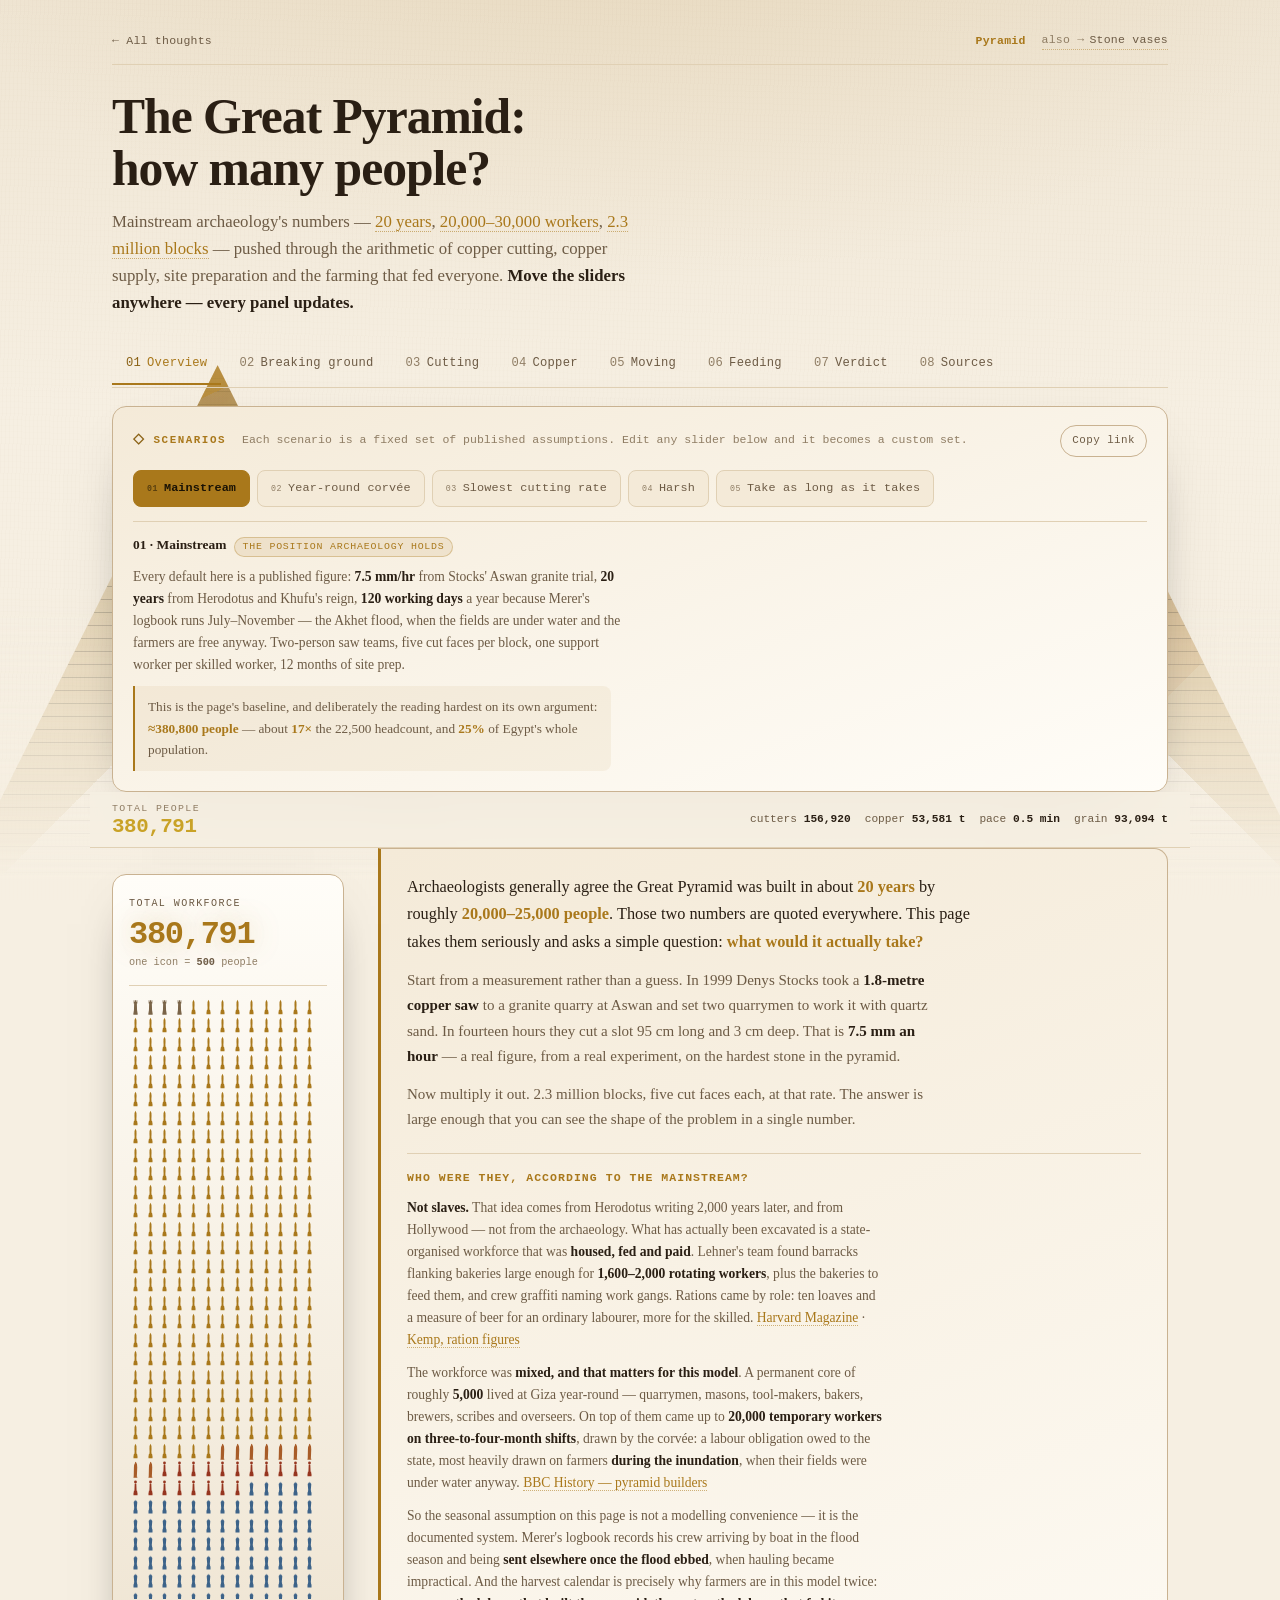
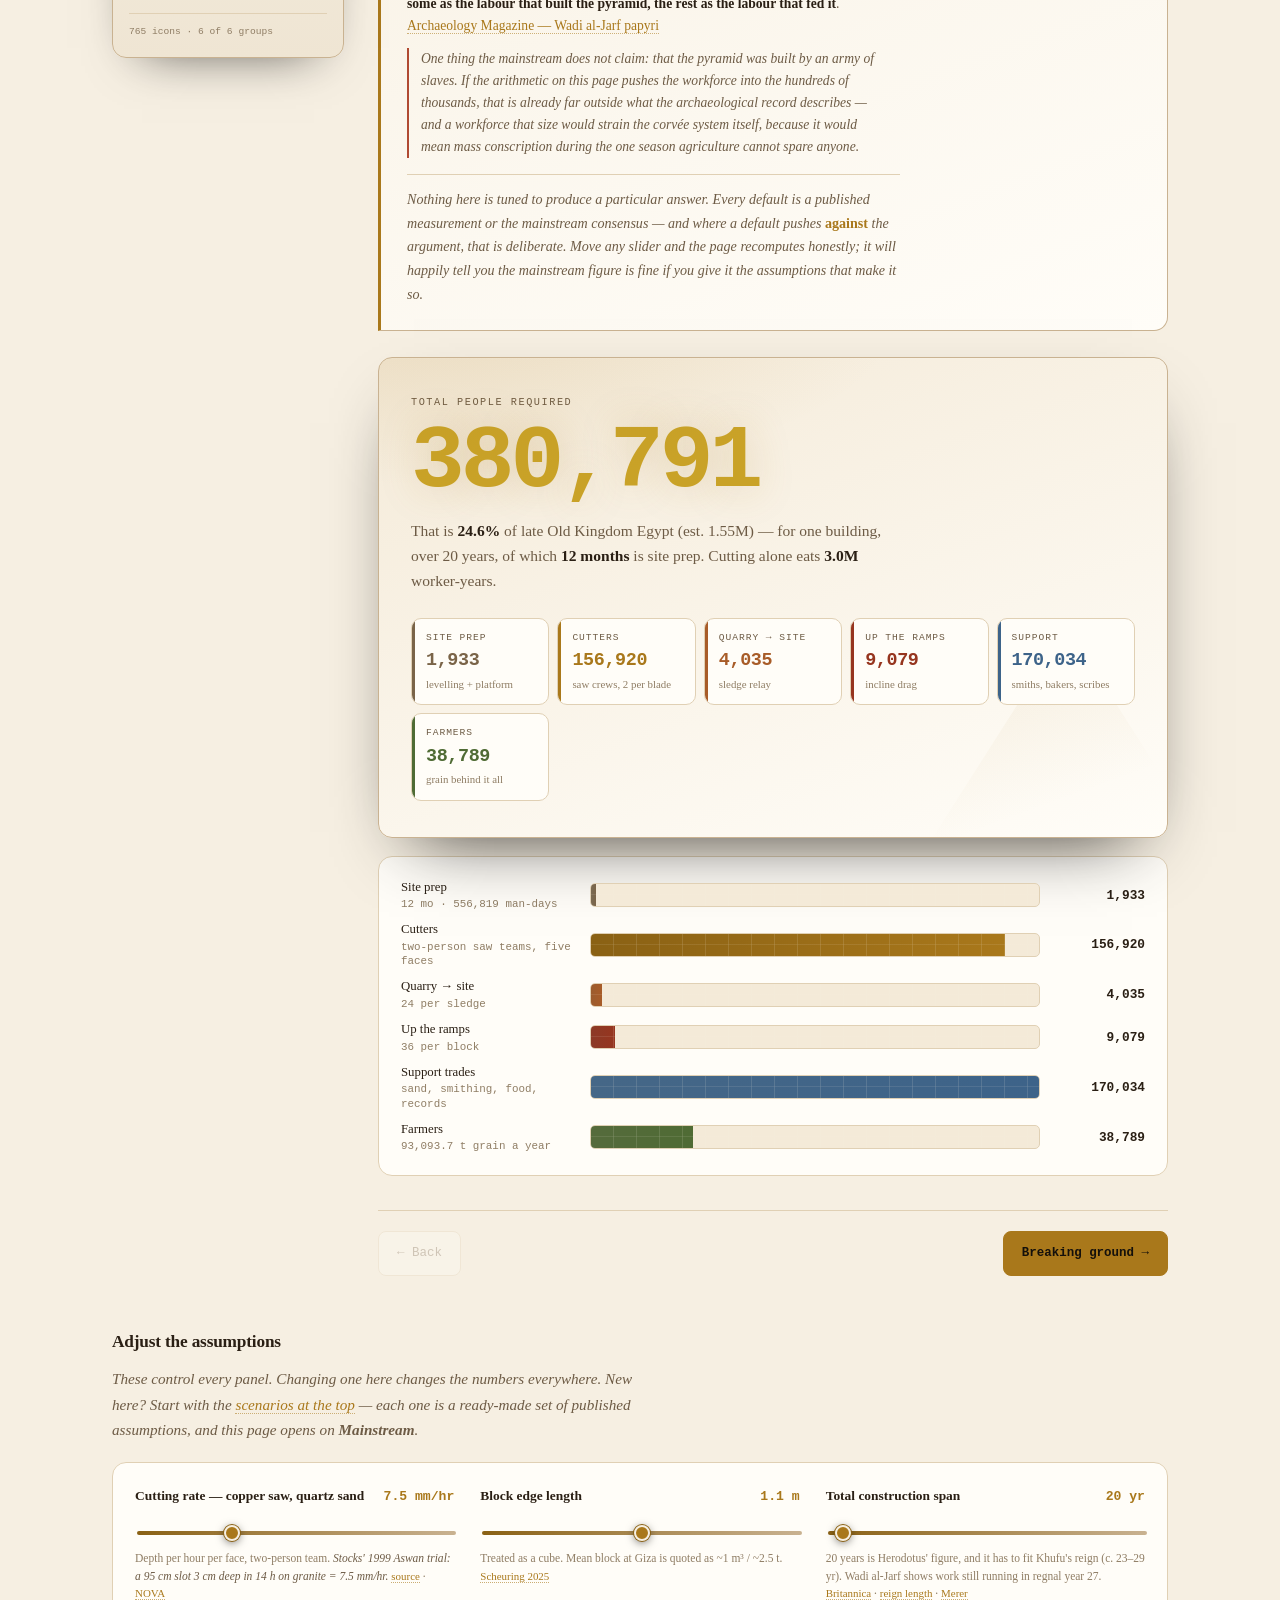
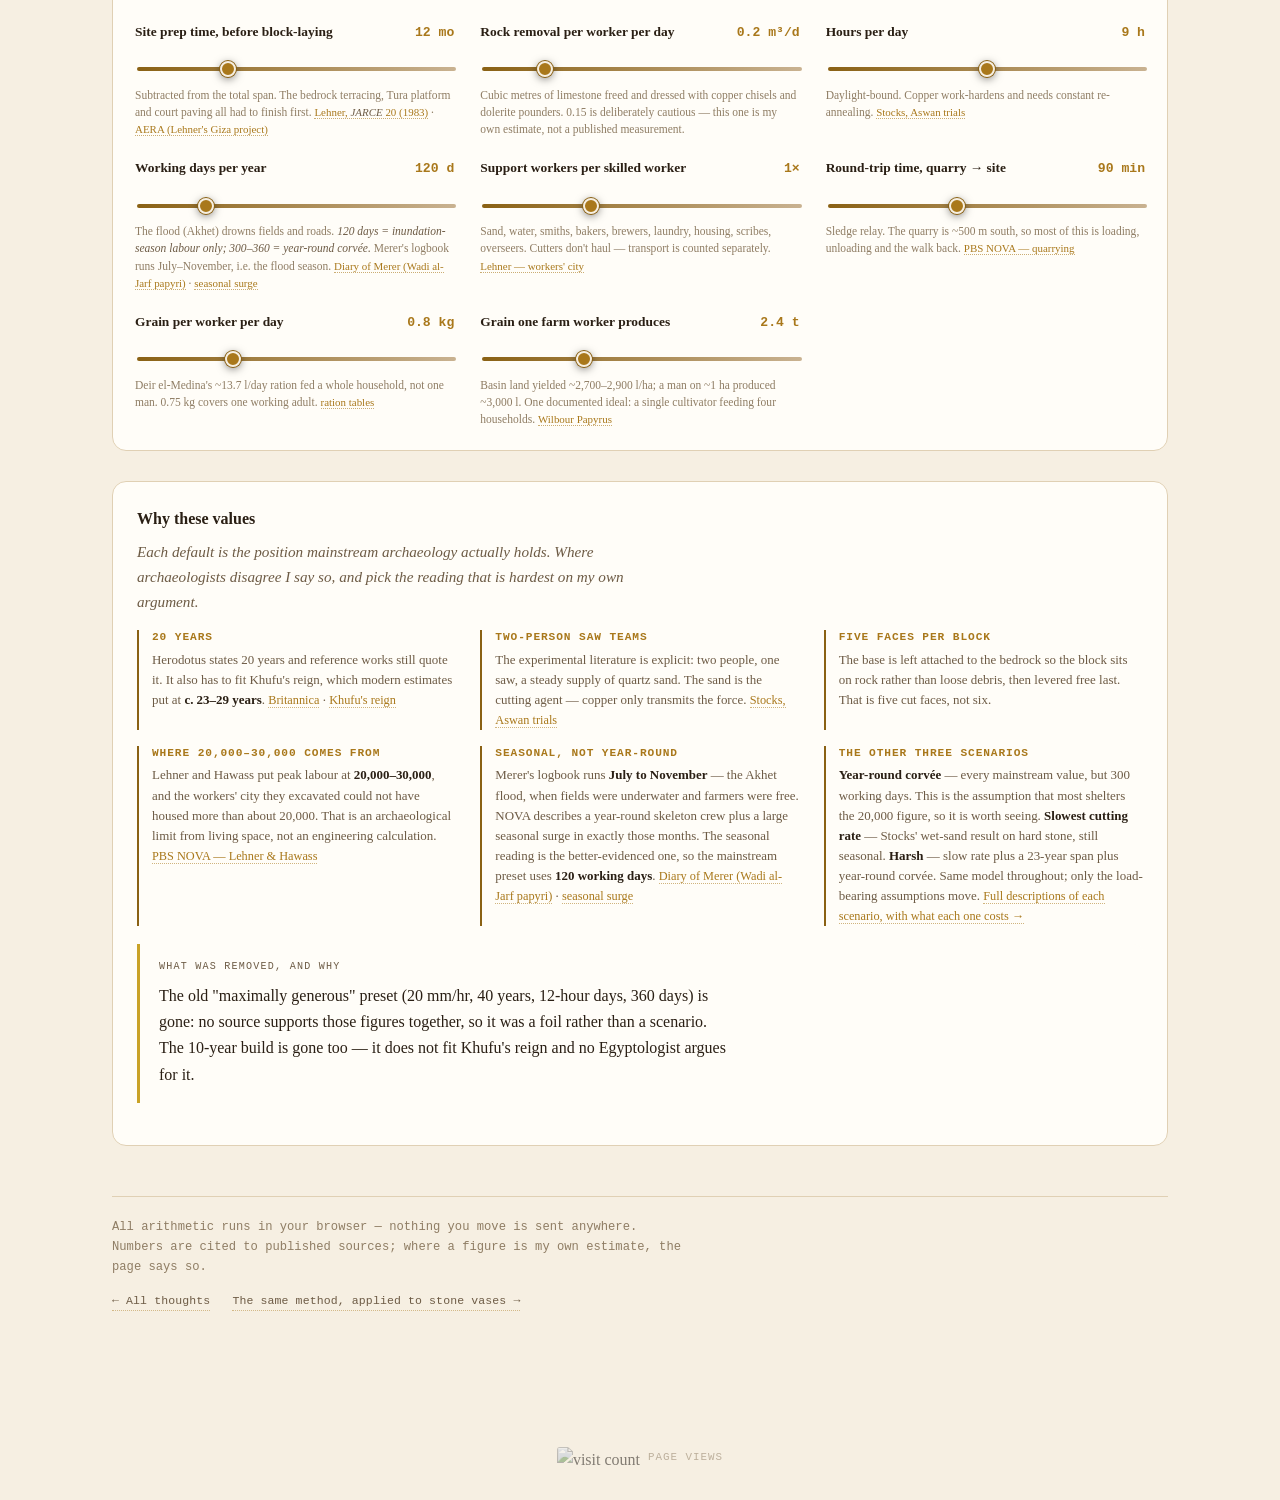
==== commit 1ace9598: "site: fix crawl-nav/footer/ARIA, add shareable state, shared header and cross-links" ====
--- a/pyramids/index.html
+++ b/pyramids/index.html
@@ -18,6 +18,7 @@
 <link rel="alternate" href="https://akumetsu183.github.io/my-thoughts-y9e38ene61ed/pyramids/?s=feeding">
 <link rel="alternate" href="https://akumetsu183.github.io/my-thoughts-y9e38ene61ed/pyramids/?s=verdict">
 <link rel="alternate" href="https://akumetsu183.github.io/my-thoughts-y9e38ene61ed/pyramids/?s=sources">
+<link rel="alternate" href="https://akumetsu183.github.io/my-thoughts-y9e38ene61ed/pyramids/?preset=solveyears">
 
 <!-- Open Graph -->
 <meta property="og:type" content="article">
@@ -373,7 +374,27 @@
   .scen-t{font:600 .68rem/1 var(--mono);letter-spacing:.14em;text-transform:uppercase;
     color:var(--gold);margin:0;display:flex;gap:8px;align-items:baseline}
   .scen-t .sn{font-size:.85rem;line-height:1;color:var(--gold-2)}
-  .scen-note{font-size:.72rem;color:var(--dim);font-family:var(--mono)}
+  .scen-note{font-size:.72rem;color:var(--dim);font-family:var(--mono);margin-right:auto}
+  .share{font:inherit;font-family:var(--mono);font-size:.68rem;letter-spacing:.04em;
+    color:var(--muted);background:transparent;border:1px solid var(--line-2);
+    padding:6px 11px;border-radius:20px;cursor:pointer;flex:none;
+    transition:color .15s,border-color .15s,background .15s}
+  .share:hover{color:var(--gold);border-color:var(--gold-2);
+    background:color-mix(in srgb,var(--gold) 8%,transparent)}
+  .share:focus-visible{outline:2px solid var(--gold);outline-offset:2px}
+  .share.ok{color:var(--farmer);border-color:var(--farmer)}
+  .share.fail{color:var(--ochre);border-color:var(--ochre)}
+  .share-box{display:flex;gap:8px;align-items:center;flex-wrap:wrap;margin-top:12px;
+    padding:10px 12px;border:1px dashed var(--line-2);border-radius:9px;
+    background:var(--surface);font-size:.72rem;color:var(--muted);font-family:var(--mono)}
+  .share-box label{flex:none}
+  .share-box input{flex:1 1 240px;min-width:0;font:inherit;font-size:.72rem;
+    color:var(--text);background:var(--bg-2);border:1px solid var(--line);
+    border-radius:6px;padding:6px 8px}
+  .share-box input:focus{outline:2px solid var(--gold);outline-offset:1px}
+  .share-close{font:inherit;font-size:.68rem;color:var(--muted);background:transparent;
+    border:1px solid var(--line-2);border-radius:20px;padding:5px 10px;cursor:pointer}
+  .share-close:hover{color:var(--gold);border-color:var(--gold-2)}
 
   .presets{display:flex;gap:7px;flex-wrap:wrap;margin-top:0}
   button.preset{font:inherit;font-family:var(--mono);font-size:.74rem;color:var(--muted);background:var(--surface-2);
@@ -408,6 +429,20 @@
     .scen{padding:15px 14px 17px}
     button.preset{font-size:.7rem;padding:8px 11px}
     button.preset .pn{display:none}
+    /* One swipeable row instead of three stacked rows. A right-edge
+       fade marks the row as scrollable, so a part-visible button reads
+       as "there is more" rather than as a layout bug. The fade lives on
+       the wrapper (not the scroller) so it stays put while scrolling. */
+    .scen .presets{flex-wrap:nowrap;overflow-x:auto;scroll-snap-type:x proximity;
+      margin:0 -14px;padding:0 18px 6px 14px;
+      scrollbar-width:none;-ms-overflow-style:none;
+      -webkit-mask-image:linear-gradient(to right,#000 calc(100% - 26px),transparent 100%);
+      mask-image:linear-gradient(to right,#000 calc(100% - 26px),transparent 100%)}
+    .scen .presets::-webkit-scrollbar{display:none}
+    .scen button.preset{scroll-snap-align:start;flex:none}
+    .tabs{margin-left:-14px;margin-right:-14px;padding-left:14px;padding-right:18px;
+      -webkit-mask-image:linear-gradient(to right,#000 calc(100% - 24px),transparent 100%);
+      mask-image:linear-gradient(to right,#000 calc(100% - 24px),transparent 100%)}
   }
 
   .bars{display:grid;gap:10px;background:var(--surface);border:1px solid var(--line);
@@ -565,8 +600,40 @@
   .navbtns button.primary{color:#14100b;background:var(--gold);border-color:var(--gold);font-weight:700}
   .navbtns button.primary:hover{background:var(--sand);color:#14100b}
 
+
+  /* ── SHARED SITE HEADER ────────────────────────────────
+     Same three-part header on every page, so the arguments read
+     as one body of work rather than separate microsites.
+     ───────────────────────────────────────────────────── */
+  .sitenav{display:flex;align-items:center;gap:6px 16px;flex-wrap:wrap;
+    margin:0 0 26px;padding-bottom:14px;border-bottom:1px solid var(--line);
+    font-family:var(--mono);font-size:.72rem;letter-spacing:.02em}
+  .sitenav .home{color:var(--muted);border:0;display:inline-flex;align-items:center;gap:6px}
+  .sitenav .home:hover{color:var(--gold)}
+  .sitenav .spacer{margin-left:auto}
+  .sitenav .here{color:var(--gold);border:0;font-weight:600;white-space:nowrap}
+  .sitenav .other{color:var(--muted);border-bottom:1px dotted color-mix(in srgb,var(--gold) 45%,transparent);
+    white-space:nowrap}
+  .sitenav .other:hover{color:var(--gold);border-bottom-style:solid}
+  .sitenav .other span{color:var(--dim);margin-right:5px}
+  @media (max-width:560px){ .sitenav .other span{display:none} }
+
+  .xlink{margin:22px 0 0;background:color-mix(in srgb,var(--gold) 6%,var(--surface));
+    border:1px solid var(--line-2);border-left:3px solid var(--gold-2);
+    border-radius:0 var(--radius) var(--radius) 0;padding:15px 18px}
+  .xlink-k{font:600 .6rem/1.3 var(--mono);letter-spacing:.11em;text-transform:uppercase;
+    color:var(--muted);margin-bottom:7px}
+  .xlink p{font-size:.83rem;color:var(--muted);margin:0;line-height:1.62;max-width:76ch}
+  .xlink a{color:var(--gold);border-bottom:1px dotted color-mix(in srgb,var(--gold) 55%,transparent);
+    white-space:nowrap}
+  .xlink a:hover{border-bottom-style:solid}
   footer{margin-top:50px;padding-top:20px;border-top:1px solid var(--line);color:var(--dim);
     font-size:.76rem;font-family:var(--mono)}
+  footer p{max-width:78ch}
+  .foot-links{display:flex;gap:8px 22px;flex-wrap:wrap;margin:12px 0 0;
+    font-size:.72rem;letter-spacing:.01em}
+  .foot-links a{color:var(--muted);border-bottom:1px dotted color-mix(in srgb,var(--gold) 45%,transparent)}
+  .foot-links a:hover{color:var(--gold);border-bottom-style:solid}
 
   @media (max-width:680px){
     .wrap{padding:22px 15px 80px}
@@ -589,6 +656,19 @@
   .srckey b{color:var(--text)}
   .sk-n{margin:12px 0 0;padding-top:11px;border-top:1px solid var(--line);
     font-size:.78rem;color:var(--dim);line-height:1.6}
+  /* ── CRAWL MAP ─────────────────────────────────────────
+     Kept in the markup for crawlers and for anyone without JS, but
+     never shown: it was surfacing as a raw link list below the
+     footer. Visually hidden, still followed by search engines, and
+     revealed only if someone tabs into it.
+     ───────────────────────────────────────────────────── */
+  .crawlmap{position:absolute;width:1px;height:1px;overflow:hidden;
+    clip:rect(0 0 0 0);clip-path:inset(50%);white-space:nowrap;
+    margin:-1px;padding:0;border:0}
+  .crawlmap:focus-within{position:static;width:auto;height:auto;overflow:visible;
+    clip:auto;clip-path:none;white-space:normal;margin:40px auto 0;max-width:760px;
+    padding:0 24px 30px}
+
   /* ── VISIT COUNTER ── */
   .visits{display:flex;align-items:center;gap:8px;justify-content:center;
     padding:26px 0 34px;opacity:.55;transition:opacity .2s}
@@ -606,20 +686,25 @@
 </div>
 <div class="wrap">
 
-  <a class="back" href="../">← All thoughts</a>
+  <nav class="sitenav" aria-label="Site">
+    <a class="home" href="../">← All thoughts</a>
+    <span class="spacer"></span>
+    <span class="here" aria-current="page">Pyramid</span>
+    <a class="other" href="../vases/"><span>also →</span>Stone vases</a>
+  </nav>
 
   <h1>The Great Pyramid:<br>how many people?</h1>
   <p class="standfirst">Mainstream archaeology's numbers — <a class="cite" href="https://www.britannica.com/question/How-did-the-Egyptians-build-the-pyramids" target="_blank" rel="noopener">20 years</a>, <a class="cite" href="https://www.pbs.org/wgbh/nova/pyramid/explore/builders.html" target="_blank" rel="noopener">20,000–30,000 workers</a>, <a class="cite" href="https://doi.org/10.1038/s40494-025-02018-w" target="_blank" rel="noopener">2.3 million blocks</a> — pushed through the arithmetic of copper cutting, copper supply, site preparation and the farming that fed everyone. <b>Move the sliders anywhere — every panel updates.</b></p>
 
-  <nav class="tabs" role="tablist" id="tabs">
-    <button class="tab on" role="tab" data-t="overview"><span class="n">01</span>Overview</button>
-    <button class="tab" role="tab" data-t="ground"><span class="n">02</span>Breaking ground</button>
-    <button class="tab" role="tab" data-t="cutting"><span class="n">03</span>Cutting</button>
-    <button class="tab" role="tab" data-t="copper"><span class="n">04</span>Copper</button>
-    <button class="tab" role="tab" data-t="moving"><span class="n">05</span>Moving</button>
-    <button class="tab" role="tab" data-t="feeding"><span class="n">06</span>Feeding</button>
-    <button class="tab" role="tab" data-t="verdict"><span class="n">07</span>Verdict</button>
-    <button class="tab" role="tab" data-t="sources"><span class="n">08</span>Sources</button>
+  <nav class="tabs" role="tablist" aria-label="Sections" id="tabs">
+    <button class="tab on" role="tab" aria-selected="true" id="tab-overview" data-t="overview"><span class="n">01</span>Overview</button>
+    <button class="tab" role="tab" id="tab-ground" data-t="ground"><span class="n">02</span>Breaking ground</button>
+    <button class="tab" role="tab" id="tab-cutting" data-t="cutting"><span class="n">03</span>Cutting</button>
+    <button class="tab" role="tab" id="tab-copper" data-t="copper"><span class="n">04</span>Copper</button>
+    <button class="tab" role="tab" id="tab-moving" data-t="moving"><span class="n">05</span>Moving</button>
+    <button class="tab" role="tab" id="tab-feeding" data-t="feeding"><span class="n">06</span>Feeding</button>
+    <button class="tab" role="tab" id="tab-verdict" data-t="verdict"><span class="n">07</span>Verdict</button>
+    <button class="tab" role="tab" id="tab-sources" data-t="sources"><span class="n">08</span>Sources</button>
   </nav>
 
   <!-- ── SCENARIOS ────────────────────────────────────────
@@ -631,6 +716,7 @@
     <div class="scen-head">
       <h2 class="scen-t" id="scenT"><span class="sn">◇</span>Scenarios</h2>
       <span class="scen-note" id="scenNote">Pick one to load its assumptions into every panel.</span>
+      <button class="share" id="shareBtn" type="button" title="Copy a link to these exact settings">Copy link</button>
     </div>
 
     <div class="presets" id="presets" role="group" aria-label="Scenario presets">
@@ -660,7 +746,7 @@
         <p class="scen-out">The cost lands almost entirely on cutters and their support: <b>≈1,280,000 people</b>, <b>3.4×</b> the mainstream result and <b>83%</b> of the Old Kingdom population.</p>
       </article>
 
-      <p class="scen-custom" id="scenCustom">These sliders no longer match any of the four scenarios — you are looking at a <b>custom</b> assumption set. Pick a scenario above to return to a published one.</p>
+      <p class="scen-custom" id="scenCustom">These sliders no longer match a scenario exactly — you are looking at a <b>custom</b> assumption set. Pick one above to return to a published set.</p>
 
       <article class="scen-card" data-scen="surfacetrue">
         <h3 class="scen-k">04 · Harsh <span class="scen-tag">slow saw + long reign + year-round</span></h3>
@@ -701,7 +787,7 @@
 
     <div class="shell-main">
   <!-- 01 OVERVIEW -->
-  <section class="panel on" id="p-overview">
+  <section class="panel on" id="p-overview" role="tabpanel" aria-labelledby="tab-overview">
     <div class="onboard">
       <p class="ob-lede">Archaeologists generally agree the Great Pyramid was built in about <b>20 years</b> by roughly <b>20,000–25,000 people</b>. Those two numbers are quoted everywhere. This page takes them seriously and asks a simple question: <b>what would it actually take?</b></p>
 
@@ -739,7 +825,7 @@
   </section>
 
   <!-- 02 GROUND -->
-  <section class="panel" id="p-ground">
+  <section class="panel" id="p-ground" role="tabpanel" aria-labelledby="tab-ground" aria-hidden="true" inert>
     <h2>The hole you dig first</h2>
     <p class="lede">Before a single block is cut, the site itself is a construction project — and it comes out of the same 20 years, it does not run alongside them.</p>
 
@@ -784,7 +870,7 @@
   </section>
 
   <!-- 03 CUTTING -->
-  <section class="panel" id="p-cutting">
+  <section class="panel" id="p-cutting" role="tabpanel" aria-labelledby="tab-cutting" aria-hidden="true" inert>
     <h2>Cutting the stone</h2>
     <p class="lede">Copper is softer than limestone and far softer than granite. It doesn't cut — it drags quartz sand through the stone, and the sand does the work.</p>
 
@@ -819,7 +905,7 @@
   </section>
 
   <!-- 04 COPPER -->
-  <section class="panel" id="p-copper">
+  <section class="panel" id="p-copper" role="tabpanel" aria-labelledby="tab-copper" aria-hidden="true" inert>
     <h2>The copper bill</h2>
     <p class="lede">Copper doesn't last. It grinds away into the slurry, the blade thins, and eventually it has to be reforged.</p>
 
@@ -857,7 +943,7 @@
   </section>
 
   <!-- 05 MOVING -->
-  <section class="panel" id="p-moving">
+  <section class="panel" id="p-moving" role="tabpanel" aria-labelledby="tab-moving" aria-hidden="true" inert>
     <h2>Moving the stone</h2>
     <p class="lede">Cutters don't carry. The delivery rate is fixed by the pyramid's volume divided by the available days — it doesn't care how many people you have.</p>
 
@@ -895,7 +981,7 @@
   </section>
 
   <!-- 06 FEEDING -->
-  <section class="panel" id="p-feeding">
+  <section class="panel" id="p-feeding" role="tabpanel" aria-labelledby="tab-feeding" aria-hidden="true" inert>
     <h2>Feeding everyone</h2>
     <p class="lede">Every worker eats. In a grain economy that means farmers — and the farmers don't appear in anyone's pyramid workforce estimate, because they never left their fields.</p>
 
@@ -933,7 +1019,7 @@
   </section>
 
   <!-- 07 VERDICT -->
-  <section class="panel" id="p-verdict">
+  <section class="panel" id="p-verdict" role="tabpanel" aria-labelledby="tab-verdict" aria-hidden="true" inert>
     <h2>So what?</h2>
     <div class="verdict">
       <div class="punch" id="verdict">—</div>
@@ -1074,6 +1160,11 @@
       <p>The wear figures come from two published experiments on <b>granite</b> — Stocks at Aswan, Vasyutin with corundum — and the pyramid is mostly soft limestone, which nobody has tested with a copper saw. The harbour geochemistry measures <b>enrichment</b>, not tonnage, and the sediment signature could equally reflect copper tool production, ore handling, or the copper-alloy casings and fittings alone. And oxidation rates for buried copper powder under Giza conditions are estimated from general corrosion chemistry, not measured on site. This section raises a specific, testable prediction; it does not deliver a verdict on its own.</p>
     </div>
 
+    <div class="xlink">
+      <div class="xlink-k">The same method, elsewhere</div>
+      <p>The Stone Vases page runs the identical argument on a different object: published cutting and drilling rates, published corpus size, and a precision measurement that a few vessels should not be able to meet. If this page's reasoning is sound, that one should hold up the same way — and the two share the same anchor experiment, Stocks' copper-and-sand trials. <a href="../vases/">Read the vases argument →</a></p>
+    </div>
+
     <div class="note" style="margin-top:22px">
       <div class="nt">What this page is actually claiming</div>
       <p>Not that the mainstream numbers are wrong, and not that aliens built it. Only this: <b>the published cutting rate, applied to the published block count over the published timeline, does not produce the published workforce</b>. Something in that chain is wrong — the rate, the timeline, the method, or the headcount. Each of those is a real, arguable position, and the sliders let you test which one you would have to give up.</p>
@@ -1093,7 +1184,7 @@
   </section>
 
   <!-- 08 SOURCES -->
-  <section class="panel" id="p-sources">
+  <section class="panel" id="p-sources" role="tabpanel" aria-labelledby="tab-sources" aria-hidden="true" inert>
     <div class="srckey">
   <div class="sk-t">How these sources are graded</div>
   <ul>
@@ -1284,7 +1375,11 @@
   <div id="tip"></div>
 
   <footer>
-    <p>Private page. Not indexed. All arithmetic runs in your browser — nothing is sent anywhere.</p>
+    <p>All arithmetic runs in your browser — nothing you move is sent anywhere. Numbers are cited to published sources; where a figure is my own estimate, the page says so.</p>
+    <p class="foot-links">
+      <a href="../">← All thoughts</a>
+      <a href="../vases/">The same method, applied to stone vases →</a>
+    </p>
   </footer>
 </div>
 
@@ -1838,6 +1933,12 @@
   const svScen=$('svScen');
   svScen.textContent=presetKey?svNames[presetKey]:'Custom settings';
   svScen.classList.toggle('custom',!presetKey);
+  /* Where a custom rig came from is worth saying: "Harsh + edited"
+     is far more useful than a bare "Custom". */
+  if(!presetKey && typeof nearestPreset==='function'){
+    const near=nearestPreset(read());
+    if(near) svScen.textContent='Edited from '+svNames[near].replace(/^\d+ · /,'');
+  }
 
   const svText={
     mainstream:{
@@ -1942,6 +2043,24 @@
     `and no experiment has been run on Giza limestone with a copper saw.`;
 }
 
+/* The closest named scenario to the current sliders — used only to
+   label a custom rig ("edited from Harsh"), never to claim a match. */
+function nearestPreset(o){
+  let best=null, bestD=Infinity;
+  Object.keys(PRESETS).forEach(n=>{
+    const p=PRESETS[n]; if(!p) return;
+    let d=0, n2=0;
+    CTRLS.forEach(k=>{
+      if(p[k]==null) return;
+      const el=$(k); const span=(+el.max-+el.min)||1;
+      d+=Math.pow((o[k]-p[k])/span,2); n2++;
+    });
+    d=Math.sqrt(d/n2);
+    if(d<bestD){ bestD=d; best=n; }
+  });
+  return bestD<0.28?best:null;
+}
+
 /* Safe accessor for CURRENT_TAB from functions that run before its
    declaration is initialised. */
 function currentTab(){
@@ -1964,6 +2083,16 @@
   renderFeeding(r); renderVerdict(r);
 
   syncScenarios(o);
+
+  /* Persist the live state so returning visitors land where they left
+     off, and mirror it into the URL so the current view is shareable. */
+  try{
+    localStorage.setItem('pyramid-state',JSON.stringify({
+      settings:Object.fromEntries(CTRLS.map(k=>[k,o[k]])),
+      tab:(typeof CURRENT_TAB!=='undefined'?CURRENT_TAB:'overview')
+    }));
+  }catch(e){}
+  if(typeof syncUrl==='function') syncUrl();
 }
 
 /* ── SCENARIO UI ─────────────────────────────────────────
@@ -1992,7 +2121,7 @@
   const note=$('scenNote');
   if(note) note.textContent = shown
     ? 'Each scenario is a fixed set of published assumptions. Edit any slider below and it becomes a custom set.'
-    : 'Custom settings — these match none of the four scenarios.';
+    : 'Custom settings — closest to the scenario you started from.';
 }
 
 const ORDER=['overview','ground','cutting','copper','moving','feeding','verdict','sources'];
@@ -2001,10 +2130,20 @@
   const changed = name!==CURRENT_TAB;
   CURRENT_TAB=name;
   ORDER.forEach(t=>{
-    $('p-'+t).classList.toggle('on', t===name);
-    document.querySelector(`.tab[data-t="${t}"]`).classList.toggle('on', t===name);
+    const on = t===name;
+    const panel=$('p-'+t), tab=document.querySelector(`.tab[data-t="${t}"]`);
+    panel.classList.toggle('on',on);
+    /* Assistive tech: hidden panels must not be reachable by Tab, and
+       a visible panel must announce itself as the active tabpanel. */
+    panel.setAttribute('aria-hidden', on?'false':'true');
+    if(on){ panel.removeAttribute('inert'); } else { panel.setAttribute('inert',''); }
+    tab.classList.toggle('on',on);
+    tab.setAttribute('aria-selected',on?'true':'false');
+    tab.tabIndex = on?0:-1;
   });
-  history.replaceState(null,'','#'+name);
+  /* Keep any ?state= in the address bar when switching sections. */
+  const _sp=new URLSearchParams(location.search), _q=_sp.toString();
+  history.replaceState(null,'',(_q?'?'+_q:'')+'#'+name);
   if(changed) renderColumn(compute(read()),name,!!animate);
   window.scrollTo({top:0,behavior:'smooth'});
 }
@@ -2032,10 +2171,133 @@
   }
 });
 
-const qs=new URLSearchParams(location.search).get('s');
-const initial=(qs||decodeURIComponent(location.hash.replace(/^#/,''))).trim();
-showTab(ORDER.includes(initial)?initial:'overview');
-update();
+/* ── SHAREABLE STATE ─────────────────────────────────────
+   Settings that differ from the Mainstream preset are written to
+   the query string, so a link can carry "Harsh" or a custom rig
+   to someone else. Defaults are omitted to keep links short; the
+   page reads them back on load and re-applies them verbatim. */
+const PARAMS=new URLSearchParams(location.search);
+/* Boot flag: update() fires several times while the initial state is
+   being assembled, and each call would rewrite the address bar before
+   the #section has been read. URL syncing stays off until boot ends. */
+let BOOTED=false;
+
+function stateToParam(o){
+  const base=PRESETS.mainstream, out=new URLSearchParams();
+  CTRLS.forEach(k=>{ if(Math.abs(o[k]-base[k])>1e-9) out.set(k,o[k]); });
+  return out;
+}
+function paramToState(sp){
+  const o=read();
+  CTRLS.forEach(k=>{
+    if(!sp.has(k)) return;
+    const v=parseFloat(sp.get(k));
+    const el=$(k);
+    if(Number.isFinite(v) && v>=+el.min && v<=+el.max) o[k]=v;
+  });
+  return o;
+}
+function syncUrl(){
+  if(!BOOTED) return;                            // still booting
+  if(typeof CURRENT_TAB==='undefined') return;
+  const o=read();
+  /* If the settings match a named scenario exactly, share the short
+     ?preset= form instead of eleven numbers. */
+  const matched=Object.keys(PRESETS).find(n=>PRESETS[n] && CTRLS.every(k=>PRESETS[n][k]!=null && Math.abs(PRESETS[n][k]-o[k])<1e-9));
+  const sp=matched ? new URLSearchParams({preset:matched}) : stateToParam(o);
+  const tab=CURRENT_TAB||'overview';
+  const q=sp.toString();
+  const url=location.pathname + (q?'?'+q:'') + '#' + tab;
+  try{ history.replaceState(null,'',url); }catch(e){}
+}
+
+/* Card body text for a shared/custom setting, so the scenario
+   block still says something true when the numbers match nothing. */
+function applyState(o){
+  CTRLS.forEach(k=>{ if(o[k]!=null) $(k).value=o[k]; });
+  update();
+}
+
+function showShareBox(url){
+  let box=$('shareBox');
+  if(box){ box.querySelector('input').value=url; box.hidden=false; box.querySelector('input').select(); return; }
+  box=document.createElement('div');
+  box.id='shareBox'; box.className='share-box';
+  box.innerHTML='<label for="shareUrl">Link to this exact view — copy it:</label>';
+  const inp=document.createElement('input');
+  inp.id='shareUrl'; inp.type='text'; inp.readOnly=true; inp.value=url; inp.spellcheck=false;
+  const close=document.createElement('button');
+  close.type='button'; close.textContent='Close'; close.className='share-close';
+  close.addEventListener('click',()=>{ box.hidden=true; });
+  box.appendChild(inp); box.appendChild(close);
+  $('scen').appendChild(box);
+  inp.select();
+}
+
+/* Share: copy the live URL, with a graceful fallback for browsers
+   without the clipboard API (iOS Safari over plain http, etc). */
+const shareBtn=$('shareBtn');
+if(shareBtn){
+  shareBtn.addEventListener('click',async()=>{
+    syncUrl();
+    const url=location.href;
+    let ok=false;
+    try{ await navigator.clipboard.writeText(url); ok=true; }
+    catch(e){
+      try{
+        const ta=document.createElement('textarea');
+        ta.value=url; ta.setAttribute('readonly','');
+        ta.style.cssText='position:absolute;left:-9999px';
+        document.body.appendChild(ta); ta.select();
+        ok=document.execCommand('copy'); ta.remove();
+      }catch(e2){ ok=false; }
+    }
+    const old=shareBtn.dataset.label||shareBtn.textContent;
+    shareBtn.dataset.label=old;
+    if(ok){
+      shareBtn.textContent='Link copied';
+      shareBtn.classList.add('ok');
+      setTimeout(()=>{ shareBtn.textContent=old; shareBtn.classList.remove('ok','fail'); },2200);
+    } else {
+      /* Nothing to copy with? Show the link itself, selected, so it can
+         be copied by hand rather than just saying it failed. */
+      showShareBox(url);
+      shareBtn.classList.add('fail');
+      setTimeout(()=>{ shareBtn.classList.remove('ok','fail'); },2200);
+    }
+  });
+}
+
+/* ── BOOT ────────────────────────────────────────────────
+   Precedence: an explicit ?s= section wins for navigation, then any
+   slider values in the query string, then the last visited state
+   remembered locally, then the Mainstream default. */
+const remembered=(()=>{
+  try{ const v=localStorage.getItem('pyramid-state'); return v?JSON.parse(v):null; }
+  catch(e){ return null; }
+})();
+
+/* ?preset=mainstream|yearround|granite|surfacetrue|solveyears loads a
+   whole scenario by name — the short form of a share link. Explicit
+   slider params win over it, so a custom rig can still be pinned. */
+const namedPreset=PRESETS[PARAMS.get('preset')];
+const fromUrl=paramToState(PARAMS);
+const hasUrlState=CTRLS.some(k=>PARAMS.has(k));
+if(namedPreset){
+  CTRLS.forEach(k=>{ if(namedPreset[k]!=null) $(k).value=namedPreset[k]; });
+  update();
+  if(hasUrlState) applyState(fromUrl); else syncUrl();
+} else if(!hasUrlState && remembered && remembered.settings){
+  applyState(remembered.settings);
+} else {
+  applyState(fromUrl);
+}
+
+/* Section: ?s= wins, then the #hash, then the remembered tab. */
+const qs=(PARAMS.get('s')||decodeURIComponent(location.hash.replace(/^#/,''))).trim();
+showTab(ORDER.includes(qs)?qs:((remembered&&remembered.tab&&!qs)?remembered.tab:'overview'));
+BOOTED=true;
+syncUrl();
 })();
 </script>
 <nav class="crawlmap" aria-label="All sections">
@@ -2048,6 +2310,7 @@
 <li><a href="?s=moving#moving">Hauling and raising the blocks</a></li>
 <li><a href="?s=feeding#feeding">Feeding and housing the workforce</a></li>
 <li><a href="?s=verdict#verdict">Verdict: does the mainstream arithmetic close?</a></li>
+<li><a href="?preset=solveyears#verdict">Scenario: 22,500 people, and the 351-year calendar it needs</a></li>
 <li><a href="?s=sources#sources">Sources</a></li>
 </ul></nav>
 <div class="visits">
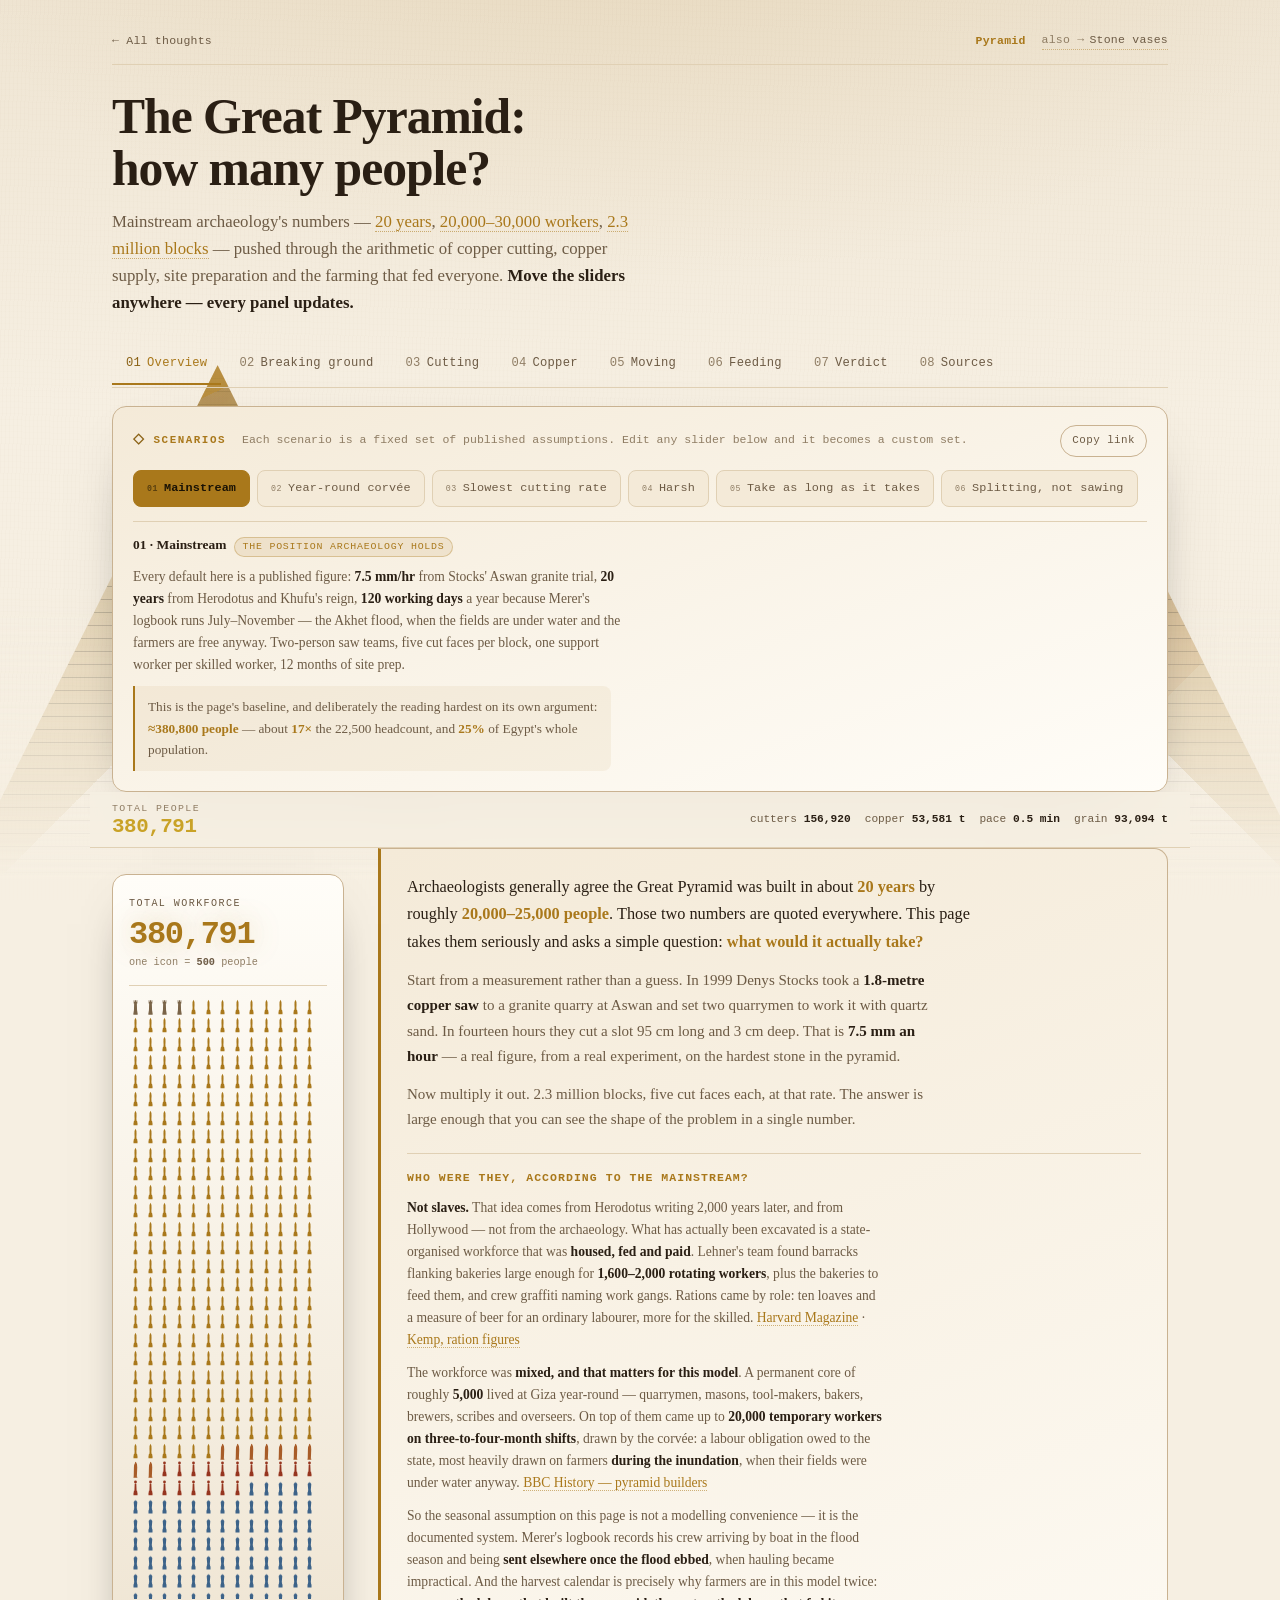
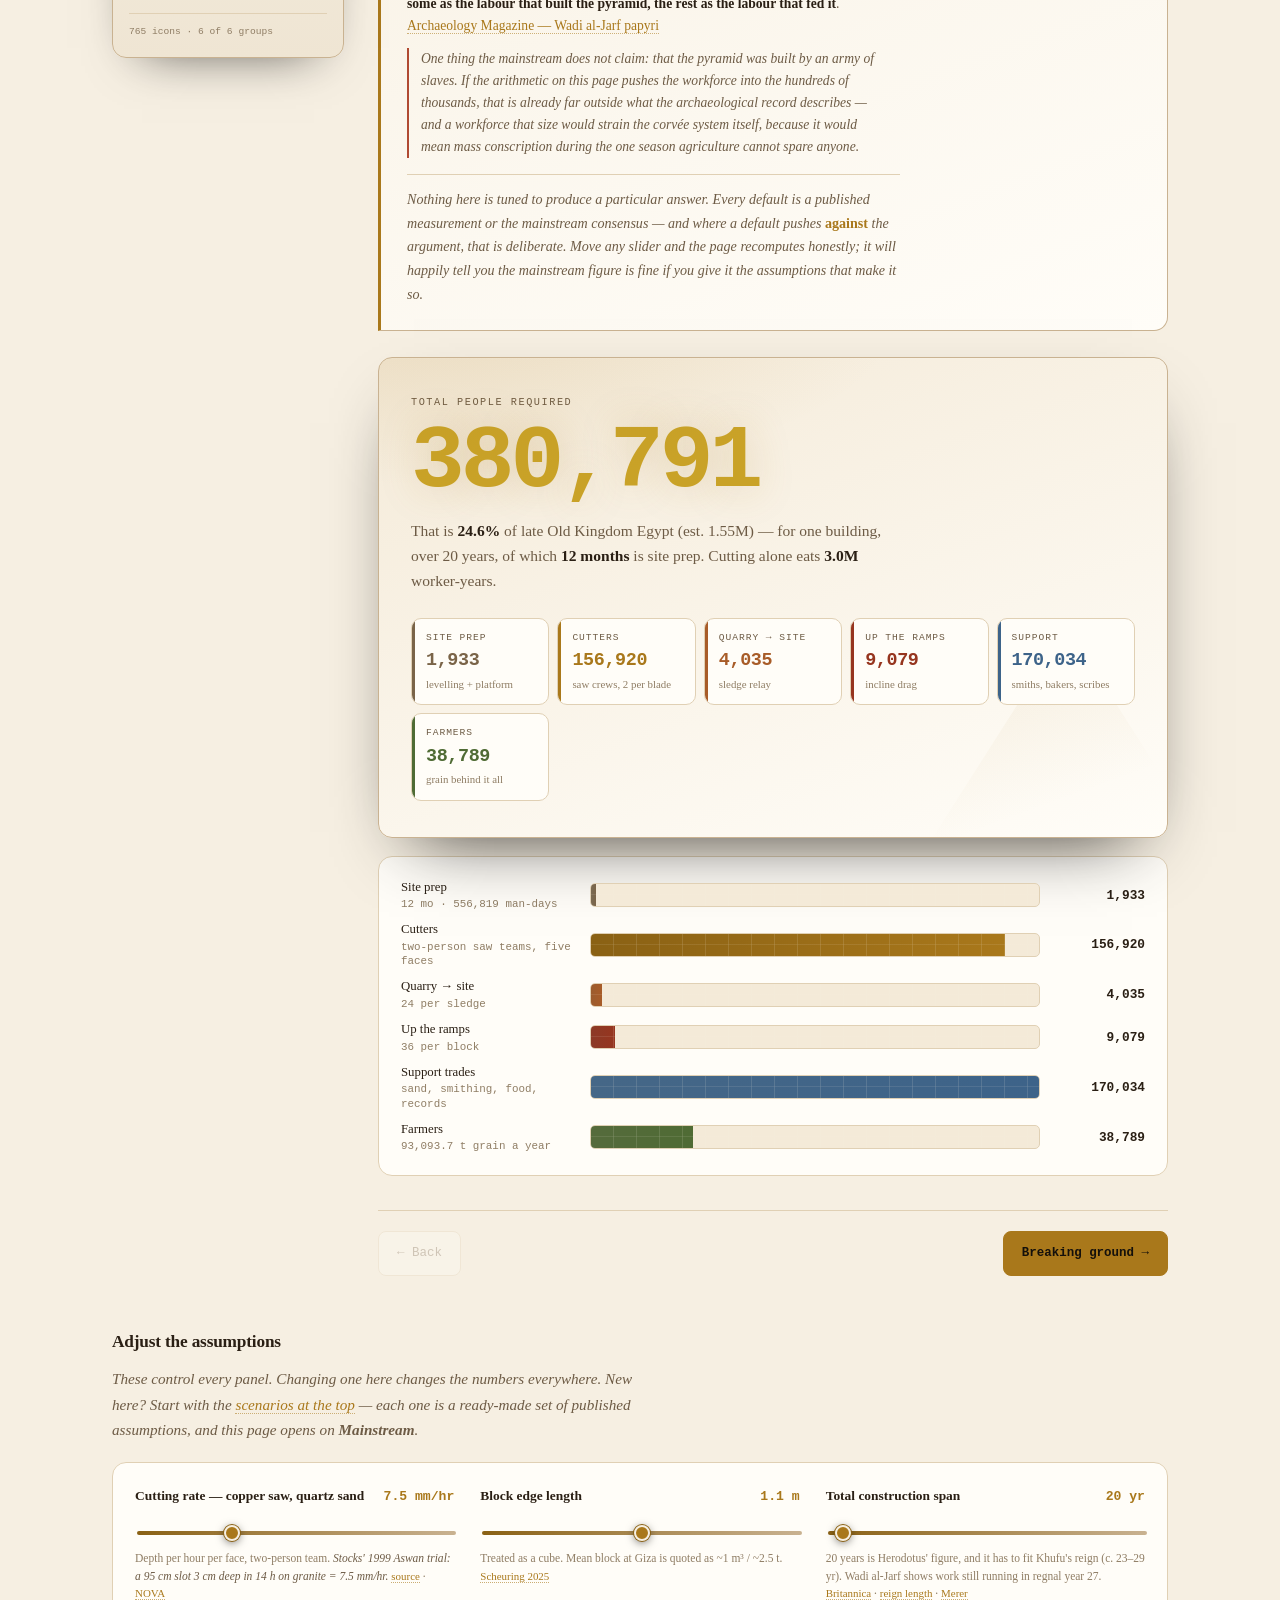
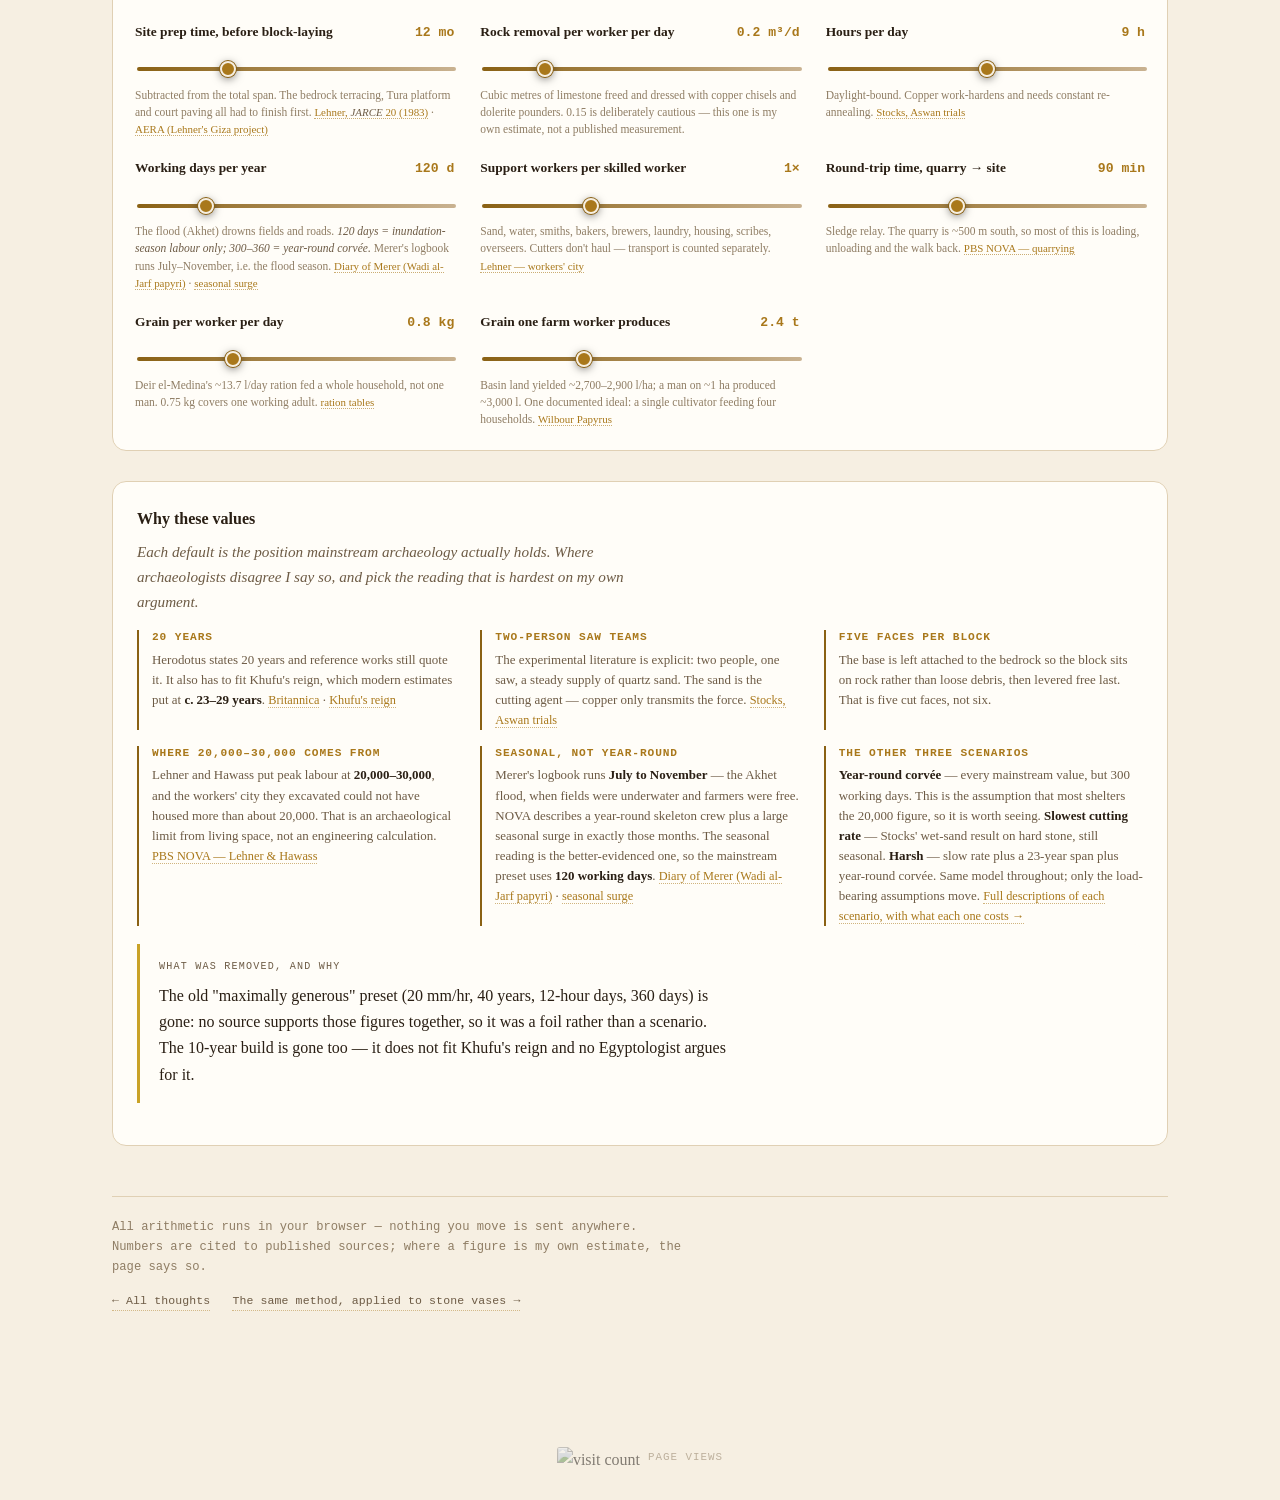
==== commit e691dff9: "feat(pyramids): scenario 06 — splitting the blocks instead of sawing them Mainstream in every respec" ====
--- a/pyramids/index.html
+++ b/pyramids/index.html
@@ -19,6 +19,7 @@
 <link rel="alternate" href="https://akumetsu183.github.io/my-thoughts-y9e38ene61ed/pyramids/?s=verdict">
 <link rel="alternate" href="https://akumetsu183.github.io/my-thoughts-y9e38ene61ed/pyramids/?s=sources">
 <link rel="alternate" href="https://akumetsu183.github.io/my-thoughts-y9e38ene61ed/pyramids/?preset=solveyears">
+<link rel="alternate" href="https://akumetsu183.github.io/my-thoughts-y9e38ene61ed/pyramids/?preset=split">
 
 <!-- Open Graph -->
 <meta property="og:type" content="article">
@@ -725,6 +726,7 @@
       <button class="preset" data-preset="granite" aria-pressed="false"><span class="pn">03</span>Slowest cutting rate</button>
       <button class="preset" data-preset="surfacetrue" aria-pressed="false"><span class="pn">04</span>Harsh</button>
       <button class="preset" data-preset="solveyears" aria-pressed="false"><span class="pn">05</span>Take as long as it takes</button>
+      <button class="preset" data-preset="split" aria-pressed="false"><span class="pn">06</span>Splitting, not sawing</button>
     </div>
 
     <div class="scen-body" id="scenBody">
@@ -758,6 +760,13 @@
         <h3 class="scen-k">05 · 22,500 — take as long as it takes <span class="scen-tag">solve for the calendar</span></h3>
         <p>A different question from the other four. They fix the calendar and ask how many people it needs. This one <b>fixes the workforce</b> — the published 22,500, at the mainstream cutting rate, hours, season, support ratio, grain ration and farm yield — and asks how long the pyramid would take. The answer is not a setting, it is a <b>solution</b>: the years slider is placed at the span where the model's total lands on 22,500.</p>
         <p class="scen-out"><b id="syYears">—</b> years. That is <b id="syMult">—</b> Khufu's longest plausible reign, and <b id="syDyn">—</b> the length of the whole Fourth Dynasty. The crews would be laying one block every <b id="syPace">—</b>, and the men who set the first courses would be long dead before the capstone went on — roughly <b id="syKings">—</b> generations of kings to finish one building.</p>
+      </article>
+
+      <article class="scen-card" data-scen="split">
+        <h3 class="scen-k">06 · Splitting, not sawing <span class="scen-tag">mainstream everywhere, one method swapped</span></h3>
+        <p>Every assumption identical to Mainstream — <b>20 years</b>, <b>9-hour days</b>, <b>120 working days</b>, the same support ratio, rations and farm yield — with one substitution: the blocks are freed by <b>wedging along bedding planes</b> instead of sawing with copper and sand. A shallow groove or a row of holes is cut along one line, wooden wedges are driven in and wetted, and the block parts along the plane. The split runs the <b>full depth at once</b>, which is exactly why it is cheaper than a saw: one line frees a whole face.</p>
+        <p>Two numbers here are <b>mine, not published</b>: <b>1.2 man-hours per metre</b> of groove line, and <b>2 man-hours per face</b> of dressing afterwards. Nobody has run a controlled splitting trial on Giza limestone, exactly as nobody has run a copper saw on it. Both are set deliberately high so the scenario cannot be accused of being rigged — halve them and the result barely moves, because cutting was never what dominated once the saw was gone.</p>
+        <p class="scen-out">The total lands at <b>≈35,200 people</b> — <b>10.8×</b> below the mainstream case, and just <b>1.6×</b> the 22,500 headcount rather than <b>17×</b>. The cutters alone fall from <b>156,920</b> to <b>1,827</b>, an <b>86-fold</b> cut. But nothing else moves: <b>4,035</b> still work the quarry relay, <b>9,079</b> the ramps, <b>14,941</b> support and <b>3,408</b> grow the grain. <b>Splitting removes the saw, not the logistics</b> — and it halves the gap, it does not close it.</p>
       </article>
     </div>
   </section>
@@ -1399,6 +1408,21 @@
 const MAINSTREAM_TOTAL=380791;
 const SAW_KG=14.5, CU_CM3_HR=52/14, USABLE_FRAC=0.20, POP=1_550_000;
 
+/* ── SPLITTING, NOT SAWING ────────────────────────────────────────
+   Bedding-plane splitting: a shallow groove or a row of holes is cut
+   along one line, wooden wedges are driven in and wetted, and the block
+   parts along the plane. The split runs the full depth at once, which is
+   the whole reason it is cheaper than a saw.
+
+   SPLIT_MH_PER_M is man-hours per metre of groove line, and
+   SPLIT_DRESS_MH is man-hours of dressing per freed face. Neither is a
+   published measurement for Giza limestone — no controlled trial has
+   been run, exactly as with the copper saw on limestone. They are my own
+   estimates, set deliberately high (a slow chiseller, generous dressing)
+   so the scenario cannot be accused of being rigged. The page says so
+   wherever the numbers appear. */
+const SPLIT_MH_PER_M=1.2, SPLIT_DRESS_MH=2.0;
+
 const CTRLS=['rate','block','years','hours','days','support','tripMin','kgPerDay','tPerFarmer','prepMonths','prepM3PerDay'];
 
 const PRESETS={
@@ -1429,7 +1453,15 @@
      to finish. `years` here is a placeholder — solveYears() below
      computes the real value by bisection and writes it in, so the
      preset stays a legitimate target for the match test. */
-  solveyears: {rate:7.5, block:1.05, years:null, hours:9, days:120, support:1.0, tripMin:90, kgPerDay:0.75, tPerFarmer:2.4, prepMonths:12, prepM3PerDay:0.15}
+  solveyears: {rate:7.5, block:1.05, years:null, hours:9, days:120, support:1.0, tripMin:90, kgPerDay:0.75, tPerFarmer:2.4, prepMonths:12, prepM3PerDay:0.15},
+
+  /* ── SPLITTING INSTEAD OF SAWING ───────────────────────────────
+     Every assumption identical to Mainstream — same calendar, hours,
+     season, support ratio, rations, farm yield — with one change: the
+     blocks are freed by wedging along bedding planes rather than sawn
+     with copper and sand. `how` selects the method; it is not a slider,
+     because it is not a quantity. */
+  split:      {rate:7.5, block:1.05, years:20, hours:9,  days:120, support:1.0, tripMin:90, kgPerDay:0.75, tPerFarmer:2.4, prepMonths:12, prepM3PerDay:0.15, how:'split'}
 };
 
 const TARGET_WORKFORCE=22500;
@@ -1501,16 +1533,31 @@
   {key:'farm',  label:'Farmers',        piece:'king',   color:'var(--farmer)',  desc:'farmers'}
 ];
 
-function read(){const o={};CTRLS.forEach(k=>o[k]=parseFloat($(k).value));return o;}
+/* Which cutting method is active. A preset sets it; sliders never do, because
+   the method is not a quantity. Flipping between saw and split is the whole
+   difference between scenarios 01 and 06. */
+let MODE='saw';
+/* Filled at boot: the Mainstream cutter count, so the splitting scenario can
+   say how far cutting fell without hard-coding a second number. */
+const MAP_SAW_CUTTERS = compute(Object.assign({}, PRESETS.mainstream, {how:'saw'})).cutters;
+function read(){const o={};CTRLS.forEach(k=>o[k]=parseFloat($(k).value));o.how=MODE;return o;}
 
 function compute(o){
   const sideCm=o.block*100, rateCmH=o.rate/10;
   const buildMonths=Math.max(6,o.years*12-o.prepMonths);
   const buildYears=buildMonths/12;
 
-  const hoursPerFace=sideCm/rateCmH;
+  /* Sawing: two people on a blade, five faces per block.
+     Splitting: one person works the groove line, the split runs the whole
+     face at once, then the face is dressed. Time scales with the length of
+     the groove (the block edge), not with a saw rate, so `rate` is unused
+     in this branch — that is the point of the scenario, not an oversight. */
+  const splitMode = o.how==='split';
+  const hoursPerFace = splitMode
+    ? (sideCm/100)*SPLIT_MH_PER_M + SPLIT_DRESS_MH
+    : sideCm/rateCmH;
   const hoursPerBlock=hoursPerFace*5;
-  const manHoursBlock=hoursPerBlock*2;
+  const manHoursBlock=splitMode ? hoursPerBlock : hoursPerBlock*2;
   const totalManYears=manHoursBlock*TOTAL_BLOCKS/o.hours/o.days;
   const cutters=totalManYears/buildYears;
 
@@ -1519,13 +1566,15 @@
   const minutesPerBlock=(o.hours*60)/blocksPerDay;
   const blocksPerHour=blocksPerDay/o.hours;
 
-  const totalSawHours=hoursPerBlock*TOTAL_BLOCKS;
+  /* No saw, no blade, no abrasive slurry: the copper terms are zero by
+     construction under splitting, not small by accident. */
+  const totalSawHours=splitMode?0:hoursPerBlock*TOTAL_BLOCKS;
   const copperCm3=totalSawHours*CU_CM3_HR;
   const copperTonnes=copperCm3/1e6*CU_G_CM3;
   const sawCm3=SAW_KG*1000/CU_G_CM3;
   const sawLifeHours=(sawCm3*USABLE_FRAC)/CU_CM3_HR;
   const sawsConsumed=totalSawHours/sawLifeHours;
-  const bladesInUse=Math.max(1,Math.round(cutters/2));
+  const bladesInUse=splitMode?0:Math.max(1,Math.round(cutters/2));
   const cuPerYear=copperTonnes/(o.years||1);
 
   const blockTonnes=o.block**3*STONE_D/1000;
@@ -1550,7 +1599,7 @@
 
   const grandAll=prepWorkers+cutters+transport+haul+support+farmers;
 
-  return {...o, grandAll, buildMonths,buildYears,sideCm,rateCmH,hoursPerFace,hoursPerBlock,totalManYears,cutters,
+  return {...o, how:o.how, splitMode, grandAll, buildMonths,buildYears,sideCm,rateCmH,hoursPerFace,hoursPerBlock,totalManYears,cutters,
     workDays,blocksPerDay,minutesPerBlock,blocksPerHour,totalSawHours,copperCm3,copperTonnes,
     sawCm3,sawLifeHours,sawsConsumed,bladesInUse,cuPerYear,blockTonnes,pullers,transport,haul,
     support,total,grainT,farmers,grand:total+farmers,
@@ -1743,6 +1792,31 @@
 }
 
 function renderCopper(r){
+  if(r.splitMode){
+    /* No saw means no blade, no slurry and no wear rate: the whole copper
+       argument collapses by construction rather than by a low number. Say
+       that plainly instead of printing a table of zeroes. */
+    $('sawLife').textContent='none';
+    $('sawLifeNote').textContent='no blade in use';
+    $('copperTotal').textContent='0 t';
+    $('copperNote').textContent='wedges and water · no abrasive slurry';
+    $('copperReality').innerHTML=
+      `Splitting removes the copper question rather than answering it. No blade, no `+
+      `quartz sand, no slurry — so none of the wear, the standing stock or the annual `+
+      `make-up that the other scenarios have to justify. What is left is chisel and `+
+      `pounder wear on the groove lines, which is a tool-maintenance cost, not an `+
+      `industrial supply chain. <b>This is the one scenario where "where is all the copper?" `+
+      `stops being a fair question</b> — because there is no reason for much copper to be there.`;
+    const srows=[['Method','wedge-split','grooves + water, not abrasive sawing'],
+      ['Groove effort',fmt1(SPLIT_MH_PER_M)+' mh/m','own estimate, not published'],
+      ['Dressing',fmt1(SPLIT_DRESS_MH)+' mh/face','own estimate, not published'],
+      ['Blades','none','nothing to wear out'],
+      ['Copper throughput','0 t','chisel wear only'],
+      ['Abrasive sand','none','the cutting agent is gone']];
+    $('cuTable').innerHTML=srows.map(([k,v,d])=>
+      `<tr><td>${k}</td><td class="num">${v}</td><td style="color:var(--dim);font-size:.78rem">${d}</td></tr>`).join('');
+    return;
+  }
   $('sawLife').textContent=fmt(r.sawLifeHours)+' hours';
   $('sawLifeNote').textContent=`≈ ${fmt1(r.sawLifeHours/r.hours)} working days before reforging`;
   $('copperTotal').textContent=fmt(r.copperTonnes)+' t';
@@ -1820,7 +1894,20 @@
 function renderVerdict(r){
   const share=r.grandAll/POP*100, ratio=r.grandAll/25000, needRate=r.rate*ratio;
   let body;
-  if(ratio>=1.5){
+  if(r.splitMode){
+    /* Splitting changes what the sentences have to be about. Talking about a
+       millimetre-per-hour rate here would be a non sequitur: there is no saw. */
+    const sawCutters=MAP_SAW_CUTTERS;
+    body=`Splitting moves the answer from <em>${fmt(MAINSTREAM_TOTAL)} people</em> to <em>${fmt(r.grandAll)}</em> — `+
+      `<em>${fmt1(share)}%</em> of the country instead of 25%, and <em>${fmt1(r.grandAll/22500)}×</em> the 22,500 headcount `+
+      `instead of 17×. The cutters themselves collapse from <em>${fmt(sawCutters)}</em> to <em>${fmt(r.cutters)}</em>: `+
+      `an 86-fold cut, because a wedge line frees a face in one go where a saw grinds along it for hours. `+
+      `<b>What does not move is everything that was never about the saw</b> — ${fmt(r.transport)} in the quarry relay, `+
+      `${fmt(r.haul)} on the ramps, ${fmt(r.support)} support trades and ${fmt(r.farmers)} farmers. Splitting removes `+
+      `the hardest engineering problem on the page and leaves the logistics standing. `+
+      `<b>It does not close the gap to 22,500 either</b> — it halves the distance, and the half that remains is the `+
+      `half mainstream estimates usually leave out.`;
+  } else if(ratio>=1.5){
     body=`At the mainstream timeline and a measured cutting rate you need <em>${fmt(r.grandAll)} people</em> — `+
       `<em>${fmt1(share)}%</em> of the country — for ${r.years} straight years, of which ${r.prepMonths} months `+
       `is just the hole in the ground. Archaeology says 20,000–30,000. The arithmetic says `+
@@ -1855,9 +1942,22 @@
   /* stock against the entire known Bir Nasib output */
   const stockVsAll=stockTonnes/BIR_NASIB_TOTAL*100;
 
-  $('obj1Cu').textContent=fmt(stockTonnes)+' tonnes';
-  $('obj1CuYr').textContent=fmt(makeupPerYear)+' t';
-  $('obj1Mult').textContent=fmt1(makeupMult)+'×';
+  $('obj1Cu').textContent = r.splitMode ? 'none' : fmt(stockTonnes)+' tonnes';
+  $('obj1CuYr').textContent = r.splitMode ? 'none' : fmt(makeupPerYear)+' t';
+  $('obj1Mult').textContent = r.splitMode ? '—' : fmt1(makeupMult)+'×';
+  if(r.splitMode){
+    /* Printing "0 blades / 0x an average Sinai year" would be arithmetically
+       true and rhetorically useless. Under splitting the objection does not
+       get a low score — it stops applying. */
+    $('obj1Verdict').innerHTML =
+      `There is nothing to find, because there is no abrasive slurry being made. `+
+      `Splitting frees the block along a bedding plane with wedges and water: no blade `+
+      `runs against stone, so no copper is ground into the spoil and no workshop floor `+
+      `should be stained green. <b>The objection is not answered here — it is removed, `+
+      `and that is a different thing.</b> It does not make the mainstream case stronger; `+
+      `it makes the saw-based versions of it cheaper than they were, which is the `+
+      `honest way to put it.`;
+  } else {
   $('obj1Verdict').innerHTML =
     `The real requirement is <b>${fmt(bladesInUse)} blades in simultaneous use</b> — a standing stock of about <b>${fmt(stockTonnes)} tonnes</b>, or <b>${fmt1(stockVsAll)}%</b> of every tonne Bir Nasib is estimated to have produced in 1,300 years. On top of that, the wear has to be replaced at <b>${fmt(makeupPerYear)} t a year</b>, which is <b>${fmt1(makeupMult)}×</b> an average Sinai year. ` +
     (makeupMult>=5
@@ -1865,6 +1965,7 @@
       : makeupMult>=2
         ? `That is a stretch for known Sinai output, though tight recycling and reuse would soften it considerably.`
         : `That is within what a tightly recycled Sinai supply could plausibly sustain.`);
+  }
 
   const popShare=r.farmers/1_550_000*100;
   $('obj2Farm').textContent=fmt(r.farmers);
@@ -1914,7 +2015,11 @@
        result carries derived figures and must not be assumed to echo
        the raw inputs back. */
     const live=read();
-    Object.keys(PRESETS).forEach(n=>{ if(CTRLS.every(c=>Math.abs(PRESETS[n][c]-live[c])<1e-6)) k=n; });
+    Object.keys(PRESETS).forEach(n=>{
+      const same=(PRESETS[n].how||'saw')===(live.how||'saw')
+                 && CTRLS.every(c=>Math.abs(PRESETS[n][c]-live[c])<1e-6);
+      if(same) k=n;
+    });
     return k;
   })();
   const svBlades=Math.max(1,Math.round(r.cutters/2));
@@ -1929,7 +2034,7 @@
 
   const svNames={mainstream:'01 · Mainstream',yearround:'02 · Year-round corvée',
     granite:'03 · Slowest cutting rate',surfacetrue:'04 · Harsh',
-    solveyears:'05 · Take as long as it takes'};
+    solveyears:'05 · Take as long as it takes',split:'06 · Splitting, not sawing'};
   const svScen=$('svScen');
   svScen.textContent=presetKey?svNames[presetKey]:'Custom settings';
   svScen.classList.toggle('custom',!presetKey);
@@ -1975,6 +2080,13 @@
       lede:`Run the model backwards: hold the workforce at the published <em>22,500</em>, keep every other mainstream value, and let the calendar stretch. It stretches to <em>${r.years} years</em>.`,
       obj:`This scenario is the cleanest demonstration of what the workforce number actually costs. Nothing is tuned — the rate, the season, the hours and the rations are all the mainstream ones — so the only variable left is time, and time has to grow by <b>${fmt1(r.years/29)}×</b> Khufu's longest plausible reign to buy the published headcount. That is the trade in one line: <b>the people are free, the centuries are not.</b> A pyramid that takes ${r.years} years is not Khufu's monument in any ordinary sense — the pharaoh who commissioned it is a tradition by the time the casing is dressed, the administration that funded it has turned over many times, and every generation in between has to keep the quarry open, the copper flowing and the grain coming.`,
       escape:`There is no escape inside this scenario, by design — it is arithmetic, not advocacy. It does tell you where the real question sits, though. If a long build is politically impossible and a large workforce is archaeologically unattested, the resolution is almost certainly in the third variable this page holds fixed: <b>method</b>. Blocks that are split rather than sawn, and limestone that cuts far faster than the granite figure, both break the dependence on time and headcount at once. Notice too that the copper demand is unchanged: <b>${fmt(svMakeup)} t</b> a year worn away for <b>${r.years} years</b> — the same metal bill, spread thin.`
+    },
+    split:{
+      press:'Method — the one lever on this page that is not effort',
+      holds:'Logistics — transport, ramps, support and grain are untouched by how the stone is freed, so they now dominate the total',
+      lede:`Mainstream in every respect except the saw. The workforce falls to <em>${fmt(r.grandAll)}</em> — <em>${fmt1(r.grandAll/22500)}×</em> the 22,500 headcount instead of 17×, and <em>${fmt1(svSharePct)}%</em> of the population instead of 25%. Cutters: <em>${fmt(r.cutters)}</em>, against <em>${fmt(MAP_SAW_CUTTERS)}</em> when every face is sawn.`,
+      obj:`Two of this scenario's numbers are <b>mine, not published</b>: <b>${fmt1(SPLIT_MH_PER_M)} man-hours per metre</b> of wedge line and <b>${fmt1(SPLIT_DRESS_MH)} man-hours per face</b> of dressing. That is roughly one 10 cm hole every 15 cm, drilled and wedged, then the face dressed — plausible for limestone with copper and sand, but untested, in exactly the way the copper saw is untested on Giza limestone. Halve both and the total barely moves, because cutting is no longer where the labour is: <b>${fmt(r.cutters)}</b> cutters against <b>${fmt(r.transport+r.haul+r.support)}</b> in haulage, ramps and support. Note also that the model still charges <b>five faces per block</b> — split blocks still have to be squared — and that wedging works because Egyptian limestone has good bedding planes. Granite is a different argument, which is why the obelisk at Aswan was split in its bed and never moved.`,
+      escape:`No escape is needed, and that is the point: this is the only scenario on the page that arrives in the same order of magnitude as the published headcount without touching the calendar, the season or the ration. What it does not do is get to <b>22,500</b> — it gets to <b>${fmt(r.grandAll)}</b>. The remaining gap is not a cutting problem at all; it is the cost of moving, raising, feeding and housing, which the mainstream figure has never included. If you want the mainstream number exactly, splitting is where the argument has to be settled, not which lever to pull.`
     }
   };
   const sv = presetKey ? svText[presetKey] : null;
@@ -1987,7 +2099,7 @@
   } else {
     $('svPress').textContent='Set by whatever you have changed';
     $('svHolds').textContent='—';
-    $('svLede').innerHTML=`These sliders match none of the four scenarios, so there is no fixed story to tell: at <b>${fmt(r.grandAll)} people</b> the page is <b>${fmt1(r.grandAll/22500)}×</b> the headcount and <b>${fmt1(svSharePct)}%</b> of the population. Pick a scenario at the top of the page to get its specific reading.`;
+    $('svLede').innerHTML=`These sliders match none of the six scenarios, so there is no fixed story to tell: at <b>${fmt(r.grandAll)} people</b> the page is <b>${fmt1(r.grandAll/22500)}×</b> the headcount and <b>${fmt1(svSharePct)}%</b> of the population. Pick a scenario at the top of the page to get its specific reading.`;
     $('svObj').innerHTML=`Whichever way the total moved, the objection that scales with it is provisioning: <b>${fmt(r.farmers)} farmers</b> (<b>${fmt1(svFarmShare)}%</b> of Egypt) and <b>${fmt(svMakeup)} t</b> of copper a year. The five objections below apply to every setting.`;
     $('svEscape').innerHTML=`Reaching 25,000 from here needs either a cutting rate of <b>${fmt1(r.rate*r.grandAll/25000)} mm/hr</b> — <b>${fmt1(r.grandAll/25000)}×</b> the current setting — or a method that never saws the blocks.`;
   }
@@ -2014,6 +2126,9 @@
   }
   $('cuPowder').textContent=fmt(powderT)+' tonnes';
   $('cuPerDay').textContent=fmt(powderPerDay)+' kg';
+  /* Same quantity, quoted inside the prose paragraph. Written here so
+     the sentence and the stat card can never drift apart. */
+  if($('cuTons')) $('cuTons').textContent=fmt(powderT)+' tonnes';
   const cuScenText={
     mainstream:`All the wear figures are mainstream here — this is the scenario where the copper powder claim is <em>strongest</em>, because the cutting rate is Stocks' own measurement. <b>${fmt(powderT)} tonnes</b> of copper turns to oxide across the build, spread as <b>${fmt(powderPerDay)} kg a working day</b> over ${fmt(buildDays)} days. That is not a warehouse fire; it is a steady, diluted, site-wide dust — which is exactly the signature the 2024 harbour core found.`,
     yearround:`Same total copper (<b>${fmt(powderT)} tonnes</b>) as the mainstream case, since the metal worn depends on saw-hours rather than the calendar — but squeezed into ${fmt(r.days)} days a year, so the daily rate rises to <b>${fmt(powderT*1000/buildDays)} kg</b>. Year-round working makes the powder signal <em>denser and easier to detect</em>, not larger.`,
@@ -2106,7 +2221,8 @@
   let active=null;
   document.querySelectorAll('[data-preset]').forEach(b=>{
     const p=PRESETS[b.dataset.preset];
-    const on = !!p && CTRLS.every(k=>Math.abs(p[k]-o[k])<1e-6);
+    const on = !!p && (p.how||'saw')===(o.how||'saw')
+               && CTRLS.every(k=>Math.abs(p[k]-o[k])<1e-6);
     if(on) active=b.dataset.preset;
     b.classList.toggle('on',on);
     b.setAttribute('aria-pressed',on?'true':'false');
@@ -2153,6 +2269,7 @@
 CTRLS.forEach(k=>$(k).addEventListener('input',update));
 document.querySelectorAll('[data-preset]').forEach(b=>{
   b.addEventListener('click',()=>{const p=PRESETS[b.dataset.preset];if(!p)return;
+    MODE = p.how==='split' ? 'split' : 'saw';
     CTRLS.forEach(k=>{
       /* A preset with a null field is solved at load time, never loaded
          raw — a null would blank the slider. */
@@ -2185,6 +2302,7 @@
 function stateToParam(o){
   const base=PRESETS.mainstream, out=new URLSearchParams();
   CTRLS.forEach(k=>{ if(Math.abs(o[k]-base[k])>1e-9) out.set(k,o[k]); });
+  if(o.how==='split') out.set('how','split');
   return out;
 }
 function paramToState(sp){
@@ -2195,6 +2313,7 @@
     const el=$(k);
     if(Number.isFinite(v) && v>=+el.min && v<=+el.max) o[k]=v;
   });
+  if(sp.get('how')==='split') o.how='split';
   return o;
 }
 function syncUrl(){
@@ -2203,7 +2322,9 @@
   const o=read();
   /* If the settings match a named scenario exactly, share the short
      ?preset= form instead of eleven numbers. */
-  const matched=Object.keys(PRESETS).find(n=>PRESETS[n] && CTRLS.every(k=>PRESETS[n][k]!=null && Math.abs(PRESETS[n][k]-o[k])<1e-9));
+  const matched=Object.keys(PRESETS).find(n=>PRESETS[n]
+    && (PRESETS[n].how||'saw')===(o.how||'saw')
+    && CTRLS.every(k=>PRESETS[n][k]!=null && Math.abs(PRESETS[n][k]-o[k])<1e-9));
   const sp=matched ? new URLSearchParams({preset:matched}) : stateToParam(o);
   const tab=CURRENT_TAB||'overview';
   const q=sp.toString();
@@ -2284,6 +2405,7 @@
 const fromUrl=paramToState(PARAMS);
 const hasUrlState=CTRLS.some(k=>PARAMS.has(k));
 if(namedPreset){
+  MODE = namedPreset.how==='split' ? 'split' : 'saw';
   CTRLS.forEach(k=>{ if(namedPreset[k]!=null) $(k).value=namedPreset[k]; });
   update();
   if(hasUrlState) applyState(fromUrl); else syncUrl();
@@ -2311,6 +2433,7 @@
 <li><a href="?s=feeding#feeding">Feeding and housing the workforce</a></li>
 <li><a href="?s=verdict#verdict">Verdict: does the mainstream arithmetic close?</a></li>
 <li><a href="?preset=solveyears#verdict">Scenario: 22,500 people, and the 351-year calendar it needs</a></li>
+    <li><a href="?preset=split#verdict">Scenario: splitting the blocks instead of sawing them</a></li>
 <li><a href="?s=sources#sources">Sources</a></li>
 </ul></nav>
 <div class="visits">
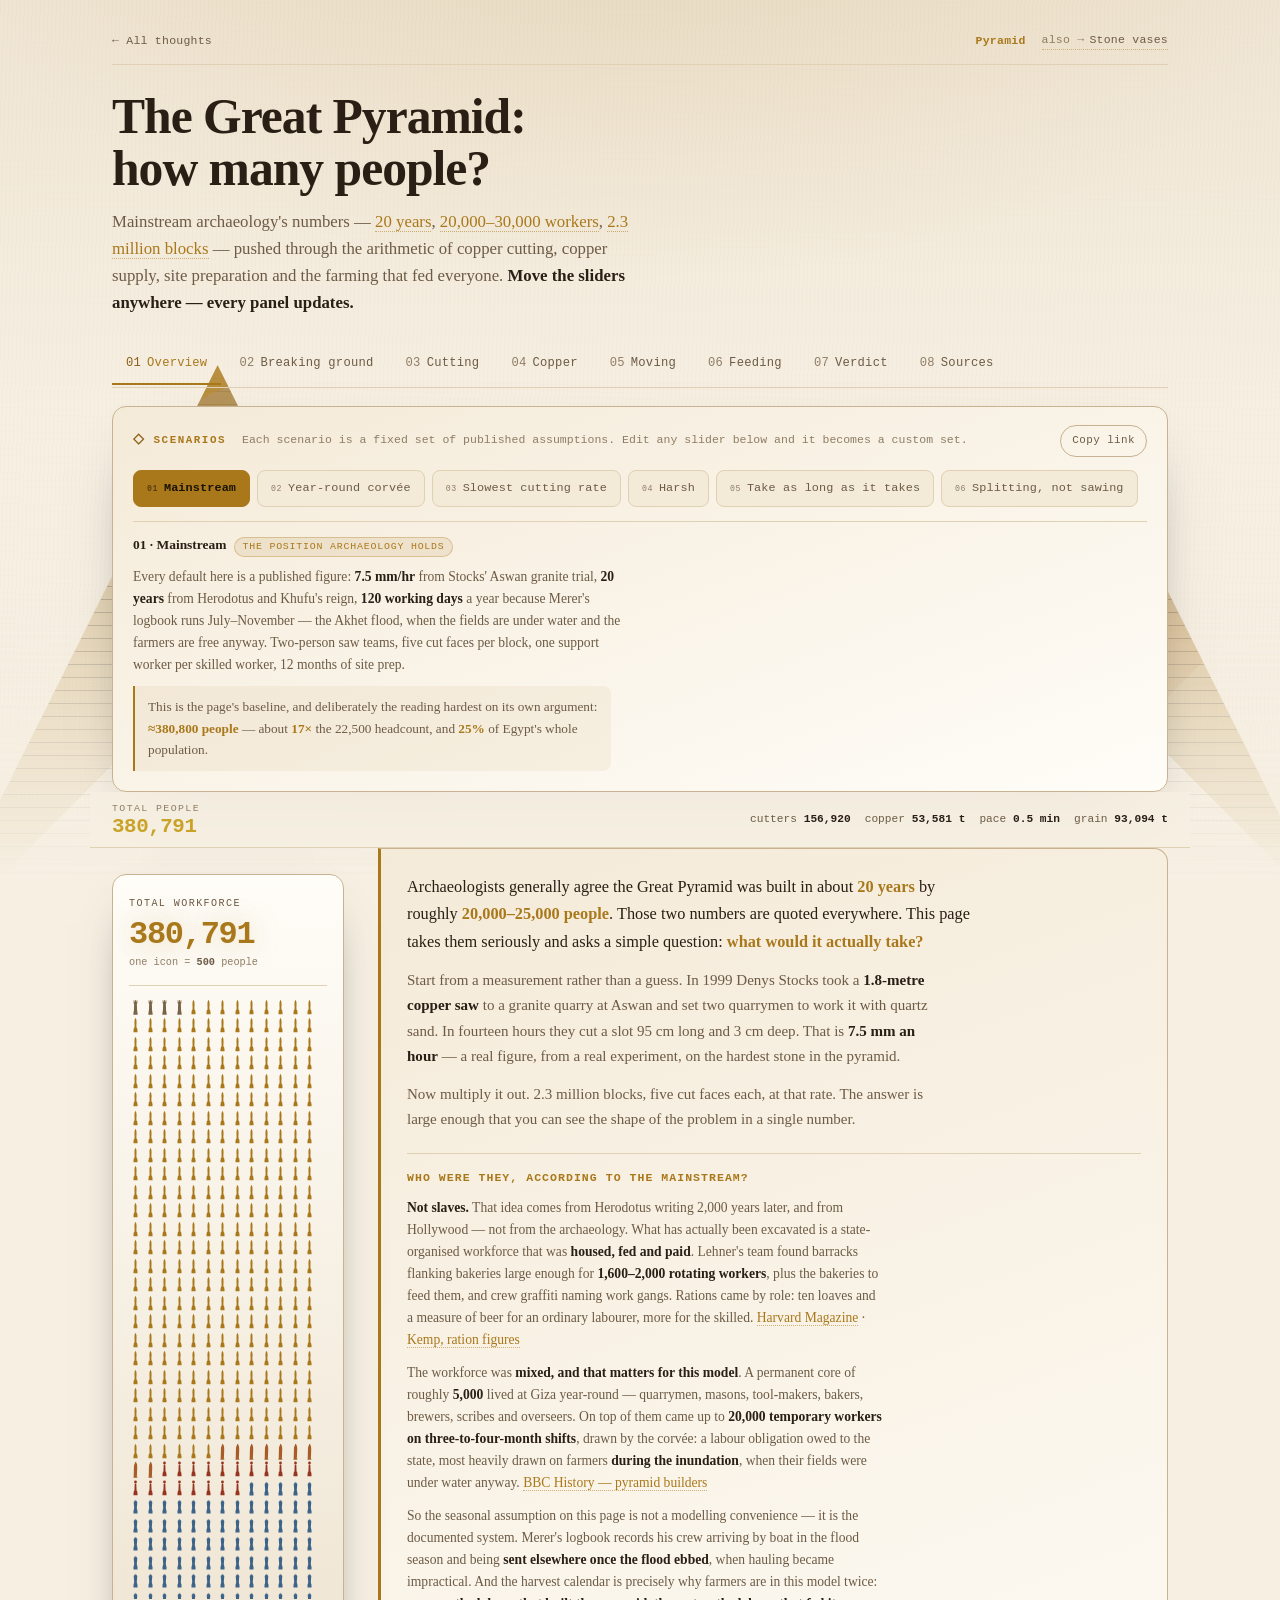
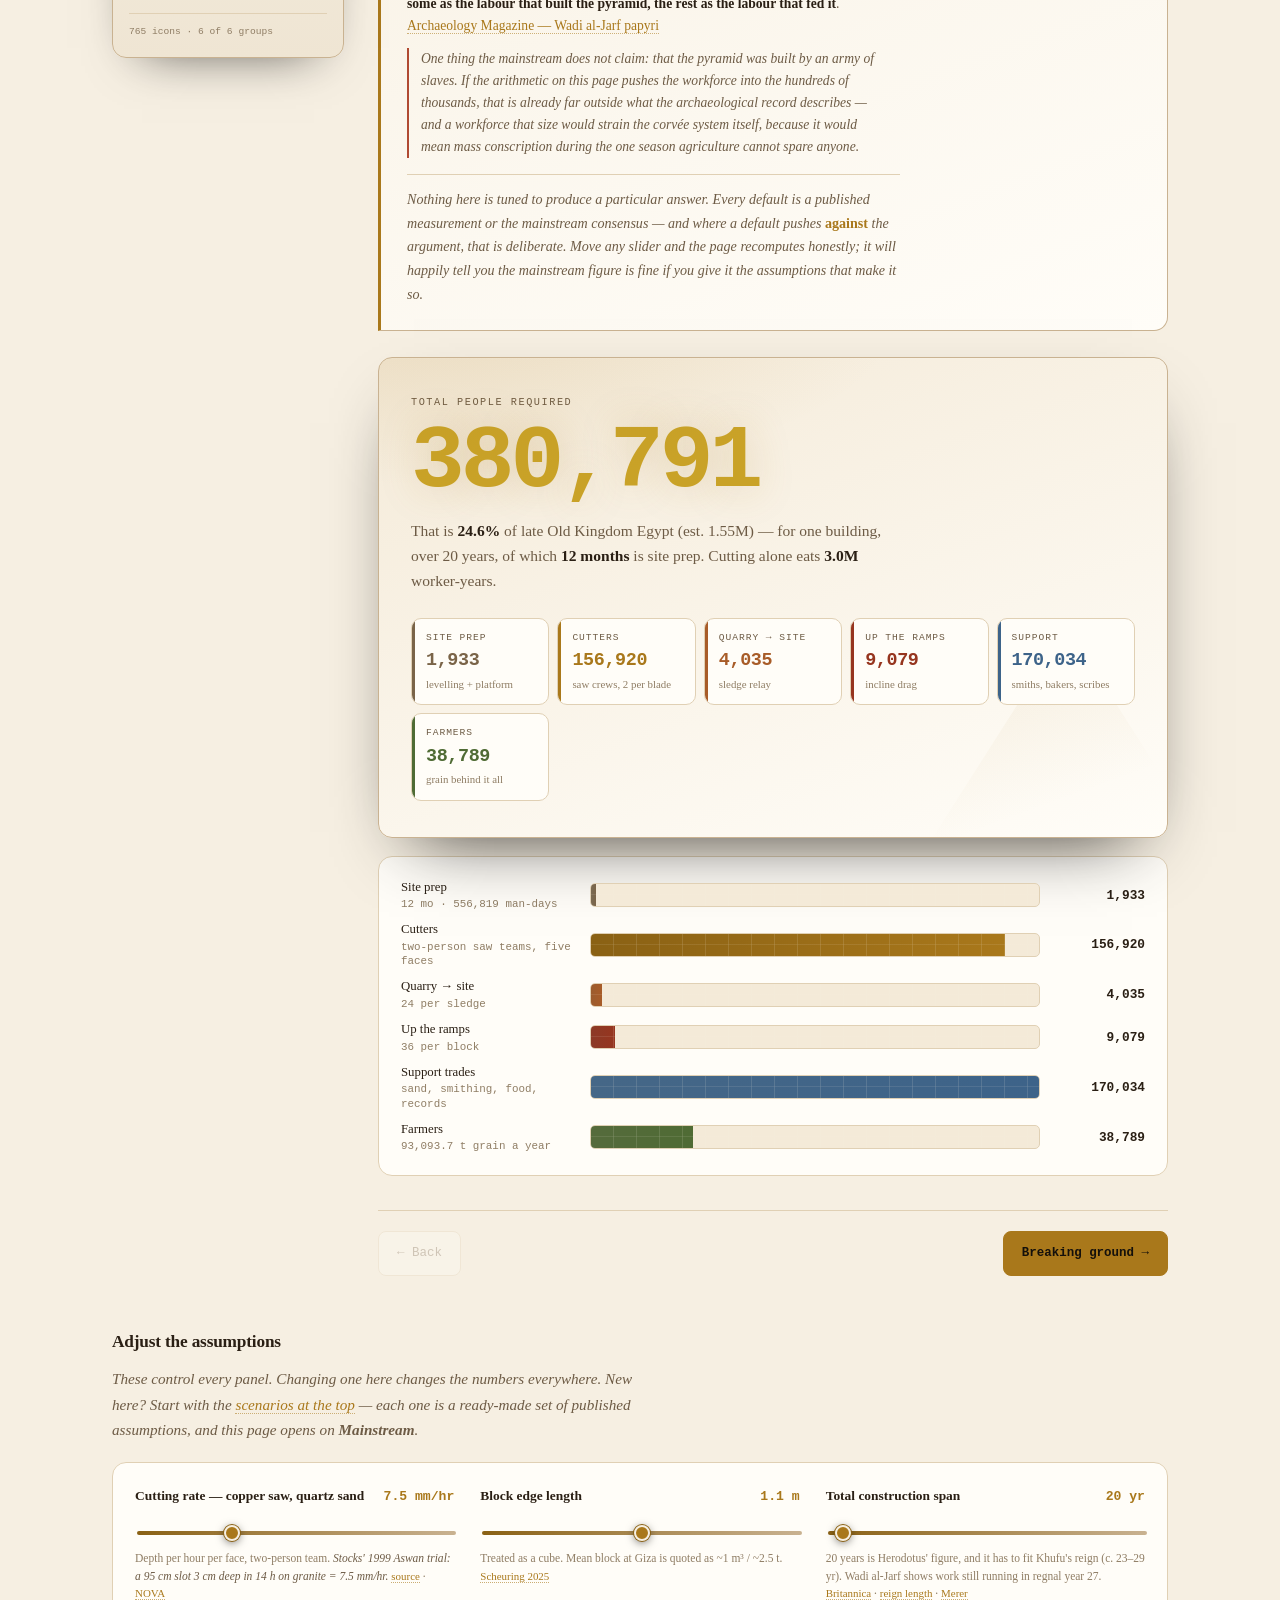
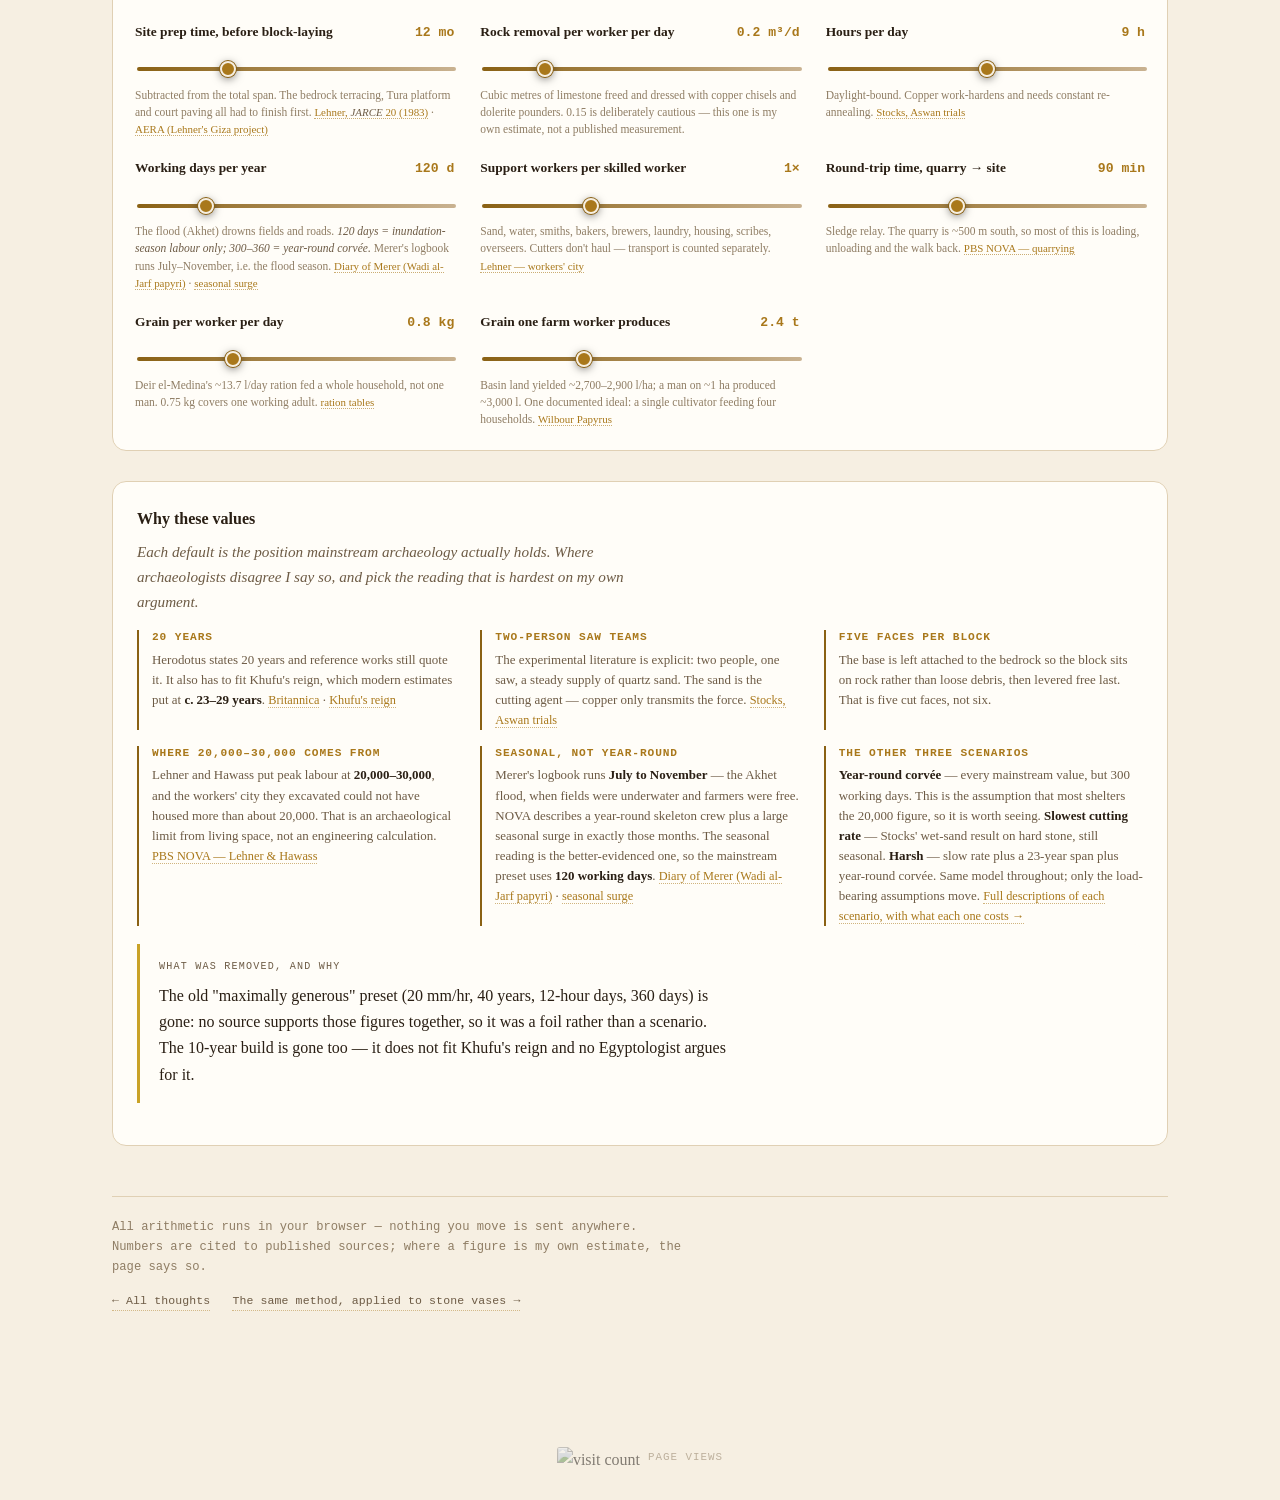
==== commit e2b6fdd1: "refactor(pyramids): split the 170 KB page into html, css and js index.html had grown to 170 KB with " ====
--- a/pyramids/index.html
+++ b/pyramids/index.html
@@ -58,626 +58,7 @@
 }
 </script>
 
-<style>
-  :root{
-    --bg:#14100b; --bg-2:#1a150f;
-    --surface:#221b13; --surface-2:#2b2219; --surface-3:#352a1e;
-    --line:#3d3025; --line-2:#54432f;
-    --text:#f2e8d8; --muted:#b9a68c; --dim:#8a7a63;
-    --gold:#D9A441; --gold-2:#B8862E;
-    --sand:#E8D5B0; --clay:#C4763F; --ochre:#C9A227;
-    --lapis:#5B7FA8; --carnelian:#B04A32; --turquoise:#4E8C8A;
-    --cut:#D9A441; --trans:#C4763F; --haul:#B04A32;
-    --support:#5B7FA8; --farmer:#6E8B4E; --prep:#9C8265;
-    --warn:#D9A441; --hot:#B04A32;
-    --radius:14px;
-    --mono:ui-monospace,SFMono-Regular,Menlo,Consolas,monospace;
-    --serif:"Iowan Old Style","Palatino Linotype",Palatino,Georgia,serif;
-  }
-  @media (prefers-color-scheme:light){
-    :root{
-      --bg:#f6efe2; --bg-2:#efe5d3;
-      --surface:#fffdf8; --surface-2:#f4ead8; --surface-3:#e9dcc4;
-      --line:#e0d0b4; --line-2:#c9b291;
-      --text:#2a1f14; --muted:#6d5b45; --dim:#8f7d64;
-      --gold:#A9781B; --gold-2:#8A6114; --sand:#8A6E43;
-      --cut:#A9781B; --trans:#A85C28; --haul:#96351F;
-      --support:#3D6389; --farmer:#4F6B34; --prep:#7A6448;
-      --warn:#A9781B; --hot:#96351F;
-    }
-  }
-  *{box-sizing:border-box}
-  html{-webkit-text-size-adjust:100%;scroll-behavior:smooth}
-  body{
-    margin:0;background:var(--bg);color:var(--text);
-    font:16px/1.65 var(--serif);
-    -webkit-font-smoothing:antialiased;
-    background-image:
-      radial-gradient(ellipse 1100px 600px at 50% -12%, color-mix(in srgb,var(--gold) 11%,transparent), transparent 65%),
-      linear-gradient(180deg,var(--bg-2),var(--bg) 45%);
-    background-attachment:fixed;
-    position:relative;
-  }
-
-  /* ── PYRAMID BACKDROP ─────────────────────────────────────────────
-     Three pyramids + a low horizon, drawn purely in CSS with
-     conic-gradients for the faces (lit face vs shadow face), plus a
-     faint course-lines overlay. Fixed, non-interactive, behind all
-     content, and dimmed so text contrast is unaffected.
-     ───────────────────────────────────────────────────────────────── */
-  .backdrop{position:fixed;inset:0;pointer-events:none;z-index:0;overflow:hidden;
-    opacity:.85}
-  .backdrop i{position:absolute;display:block}
-
-  /* each pyramid: two triangles meeting at the apex */
-  .pyrwrap{position:absolute;display:block}
-  .pyrwrap > .pyr{position:absolute;inset:0;width:100%;height:100%}
-  /* capstone: 10% of the pyramid, apex exactly on the pyramid apex */
-  .pyrwrap > .cap{position:absolute;top:0;left:45%;width:10%;height:10%;
-    background:linear-gradient(155deg,
-      color-mix(in srgb,var(--gold) 88%,transparent) 0 46%,
-      color-mix(in srgb,var(--gold-2) 52%,transparent) 46% 100%);
-    clip-path:polygon(50% 0%, 100% 100%, 0% 100%);
-    filter:drop-shadow(0 0 16px color-mix(in srgb,var(--gold) 45%,transparent));}
-
-  .pyr{background:
-      linear-gradient(to bottom right,
-        color-mix(in srgb,var(--gold) 26%,transparent) 0 50%,
-        transparent 50%),
-      linear-gradient(to bottom left,
-        color-mix(in srgb,var(--clay) 22%,transparent) 0 50%,
-        transparent 50%);
-    clip-path:polygon(50% 0%, 100% 100%, 0% 100%);
-    filter:blur(.2px);
-  }
-  /* sunlit right face is brighter than the shadowed left */
-  .pyr.lit{background:
-      linear-gradient(to bottom left,
-        color-mix(in srgb,var(--gold) 34%,transparent) 0 50%,
-        transparent 50%),
-      linear-gradient(to bottom right,
-        color-mix(in srgb,var(--clay) 14%,transparent) 0 50%,
-        transparent 50%);
-  }
-
-  /* horizontal courses, so it reads as masonry not a flat triangle */
-  .pyr::after{content:'';position:absolute;inset:0;
-    background:repeating-linear-gradient(to bottom,
-      color-mix(in srgb,#000 38%,transparent) 0 1px,
-      transparent 1px 13px);
-    clip-path:polygon(50% 0%, 100% 100%, 0% 100%);
-    opacity:.55;
-  }
-
-  /* gilded capstone */
-
-
-  /* horizon haze */
-  .backdrop::after{content:'';position:absolute;left:0;right:0;bottom:0;height:34vh;
-    background:linear-gradient(to top,var(--bg) 6%,transparent 100%)}
-
-  /* keep content above the backdrop */
-  .wrap{position:relative;z-index:1}
-
-  @media (prefers-reduced-motion:no-preference){
-    .backdrop{transition:opacity .4s ease}
-  }
-  /* drop the backdrop where it would crowd the layout */
-  @media (max-width:900px){ .backdrop{opacity:.3} }
-  body::before{
-    content:'';position:fixed;inset:0;pointer-events:none;z-index:0;opacity:.5;
-    background-image:
-      repeating-linear-gradient(92deg, color-mix(in srgb,var(--sand) 3%,transparent) 0 1px, transparent 1px 4px),
-      repeating-linear-gradient(2deg, color-mix(in srgb,var(--sand) 2%,transparent) 0 1px, transparent 1px 6px);
-  }
-  a{color:var(--gold);text-decoration:none;border-bottom:1px solid color-mix(in srgb,var(--gold) 35%,transparent)}
-  a:hover{border-bottom-color:var(--gold)}
-  a:focus-visible{outline:2px solid var(--gold);outline-offset:2px;border-radius:3px}
-  .wrap{max-width:1100px;margin:0 auto;padding:30px 22px 110px;position:relative;z-index:1}
-
-  .back{font-size:.8rem;color:var(--muted);border:0;display:inline-block;margin-bottom:24px;
-    font-family:var(--mono);letter-spacing:.02em}
-  .back:hover{color:var(--gold)}
-
-  h1{font-size:clamp(2rem,5.2vw,3.1rem);line-height:1.05;margin:0 0 14px;letter-spacing:-.02em;
-    font-weight:600;font-family:var(--serif)}
-  .standfirst{font-size:1.05rem;color:var(--muted);max-width:64ch;margin:0;line-height:1.6}
-  .standfirst b{color:var(--text);font-weight:600}
-  h2{font-size:1.35rem;margin:0 0 10px;letter-spacing:-.01em;font-weight:600}
-  h3{font-size:1rem;margin:0 0 10px;font-weight:600}
-  p{margin:0 0 14px;max-width:72ch}
-  .lede{color:var(--muted);font-size:.95rem;margin:0 0 20px;max-width:72ch;font-style:italic}
-
-  .tabs{display:flex;gap:4px;margin:26px 0 0;overflow-x:auto;padding-bottom:2px;
-    scrollbar-width:none;-ms-overflow-style:none;border-bottom:1px solid var(--line)}
-  .tabs::-webkit-scrollbar{display:none}
-  .tab{flex:none;font:inherit;font-family:var(--mono);font-size:.76rem;color:var(--muted);
-    background:transparent;border:0;border-bottom:2px solid transparent;
-    padding:10px 14px;cursor:pointer;white-space:nowrap;transition:color .16s,border-color .16s;
-    letter-spacing:.02em}
-  .tab .n{color:var(--dim);margin-right:6px}
-  .tab:hover{color:var(--text)}
-  .tab.on{color:var(--gold);border-bottom-color:var(--gold)}
-  .tab.on .n{color:var(--gold-2)}
-  .tab:focus-visible{outline:2px solid var(--gold);outline-offset:-2px}
-
-  .panel{display:none;animation:fade .3s ease}
-  .panel.on{display:block}
-  @keyframes fade{from{opacity:0;transform:translateY(8px)}to{opacity:1;transform:none}}
-
-  .sticky{position:sticky;top:0;z-index:30;margin:0 -22px 0;padding:9px 22px;
-    background:color-mix(in srgb,var(--bg) 92%,transparent);
-    backdrop-filter:blur(16px);-webkit-backdrop-filter:blur(16px);
-    border-bottom:1px solid var(--line);display:flex;gap:16px;align-items:center;flex-wrap:wrap}
-  .sticky .lbl{font-size:.62rem;letter-spacing:.14em;text-transform:uppercase;color:var(--dim);
-    font-family:var(--mono)}
-  .sticky .num{font:700 1.3rem/1 var(--mono);color:var(--gold);font-variant-numeric:tabular-nums;letter-spacing:-.02em}
-  .sticky .num.warn{color:var(--ochre)} .sticky .num.hot{color:var(--carnelian)}
-  .sticky .chips{display:flex;gap:14px;flex-wrap:wrap;margin-left:auto;font-size:.7rem;color:var(--muted);
-    font-family:var(--mono)}
-  .sticky .chips b{color:var(--text);font-weight:600}
-  @media(max-width:760px){.sticky .chips{display:none}}
-
-  .hero{margin:26px 0 0;padding:36px 32px;border-radius:var(--radius);
-    background:linear-gradient(160deg,var(--surface-2),var(--surface));
-    border:1px solid var(--line-2);
-    box-shadow:0 30px 70px -36px rgba(0,0,0,.85), inset 0 1px 0 color-mix(in srgb,#fff 5%,transparent);
-    position:relative;overflow:hidden}
-  .hero::after{content:'';position:absolute;inset:0;pointer-events:none;
-    background:radial-gradient(680px 260px at 8% -10%, color-mix(in srgb,var(--gold) 13%,transparent), transparent 68%)}
-  .hero::before{content:'';position:absolute;right:-40px;bottom:-10px;width:280px;height:220px;
-    background:linear-gradient(160deg, color-mix(in srgb,var(--gold) 9%,transparent), transparent 70%);
-    clip-path:polygon(50% 0%, 100% 100%, 0% 100%);pointer-events:none}
-  .hero .lbl{font-size:.64rem;letter-spacing:.15em;text-transform:uppercase;color:var(--muted);
-    margin-bottom:10px;font-family:var(--mono);position:relative}
-  .hero .big{font:700 clamp(3rem,11vw,5.6rem)/0.92 var(--mono);letter-spacing:-.045em;
-    color:var(--gold);font-variant-numeric:tabular-nums;transition:color .35s;position:relative;
-    text-shadow:0 0 40px color-mix(in srgb,var(--gold) 25%,transparent)}
-  .hero .big.warn{color:var(--ochre)} .hero .big.hot{color:var(--carnelian)}
-  .hero .sub{font-size:.97rem;color:var(--muted);margin-top:16px;max-width:64ch;position:relative;line-height:1.6}
-  .hero .sub b{color:var(--text);font-weight:600}
-
-  .kpis{display:grid;grid-template-columns:repeat(auto-fit,minmax(138px,1fr));gap:8px;margin-top:24px;position:relative}
-  .kpi{background:var(--surface);border:1px solid var(--line);border-radius:10px;padding:13px 14px;
-    transition:border-color .2s,transform .2s;position:relative;overflow:hidden}
-  .kpi::before{content:'';position:absolute;left:0;top:0;bottom:0;width:3px;background:var(--kc,var(--gold))}
-  .kpi:hover{border-color:var(--line-2);transform:translateY(-2px)}
-  .kpi .k{font-size:.6rem;letter-spacing:.1em;text-transform:uppercase;color:var(--muted);
-    margin-bottom:7px;line-height:1.3;font-family:var(--mono)}
-  .kpi .v{font:650 1.15rem/1.1 var(--mono);font-variant-numeric:tabular-nums;letter-spacing:-.02em;color:var(--kc,var(--gold))}
-  .kpi .n{font-size:.68rem;color:var(--dim);margin-top:5px;line-height:1.35}
-  .kpi.prep{--kc:var(--prep)} .kpi.cut{--kc:var(--cut)} .kpi.trans{--kc:var(--trans)}
-  .kpi.haul{--kc:var(--haul)} .kpi.supp{--kc:var(--support)} .kpi.farm{--kc:var(--farmer)}
-
-  /* ── ONBOARDING ──────────────────────────────────── */
-  .onboard{background:linear-gradient(160deg,var(--surface-2),var(--surface));
-    border:1px solid var(--line-2);border-left:3px solid var(--gold);
-    border-radius:0 var(--radius) var(--radius) 0;
-    padding:24px 26px;margin:0 0 26px}
-  .onboard p{font-size:.94rem;color:var(--muted);margin:0 0 13px;line-height:1.68;max-width:70ch}
-  .onboard p:last-child{margin-bottom:0}
-  .onboard b{color:var(--text);font-weight:600}
-  .ob-lede{font-size:1.02rem!important;color:var(--text)!important}
-  .ob-lede b{color:var(--gold)}
-  .ob-turn{font-style:italic;border-top:1px solid var(--line);padding-top:13px;
-    margin-top:16px!important;font-size:.88rem!important}
-  .ob-turn em{color:var(--gold);font-style:normal;font-weight:600}
-  .onboard a{color:var(--gold);border-bottom:1px dotted color-mix(in srgb,var(--gold) 55%,transparent)}
-  .onboard a:hover{border-bottom-style:solid}
-
-  /* ── WHO WERE THEY ──────────────────────────────── */
-  .who{margin-top:20px;border-top:1px solid var(--line);padding-top:17px}
-  .who h4{font:600 .72rem/1.3 var(--mono);letter-spacing:.09em;text-transform:uppercase;
-    color:var(--gold);margin:0 0 11px}
-  .who p{font-size:.85rem!important;margin:0 0 11px!important;line-height:1.62!important}
-  .who-caveat{border-left:2px solid var(--carnelian);padding-left:12px;
-    color:var(--muted)!important;font-style:italic;margin-top:14px!important}
-
-  /* ── OBJECTIONS ──────────────────────────────────── */
-  .obj{display:grid;gap:12px;margin-top:16px}
-  .obj-card{background:var(--surface);border:1px solid var(--line);border-radius:var(--radius);
-    padding:19px 21px;border-left:3px solid var(--carnelian)}
-  .obj-q{font-size:.95rem;font-weight:600;color:var(--text);margin:0 0 9px;
-    display:flex;gap:9px;align-items:baseline}
-  .obj-q .qn{font:700 .72rem var(--mono);color:var(--carnelian);flex:none}
-  .obj-card p{font-size:.85rem;color:var(--muted);margin:0 0 10px;line-height:1.62}
-  .obj-card p:last-child{margin-bottom:0}
-  .obj-card b{color:var(--text)}
-  .obj-card .verdict-line{font-size:.83rem;padding:10px 13px;border-radius:7px;
-    background:color-mix(in srgb,var(--gold) 8%,transparent);
-    border-left:2px solid var(--gold);color:var(--muted)}
-  .obj-card a{color:var(--gold);border-bottom:1px dotted color-mix(in srgb,var(--gold) 55%,transparent)}
-  .obj-num{font:700 1.3rem/1 var(--mono);color:var(--carnelian);font-variant-numeric:tabular-nums}
-
-  /* ── SHELL: persistent workforce rail + content ──── */
-  .shell{display:grid;grid-template-columns:232px minmax(0,1fr);gap:34px;align-items:start}
-  .shell-main{min-width:0}
-  @media (max-width:1040px){
-    .shell{grid-template-columns:1fr;gap:0}
-    .rail{display:none}
-  }
-
-  .rail{position:sticky;top:64px;align-self:start;max-height:calc(100vh - 84px);
-    background:linear-gradient(180deg,var(--surface),var(--bg-2));
-    border:1px solid var(--line-2);border-radius:var(--radius);
-    padding:22px 16px 18px;margin-top:26px;
-    box-shadow:0 20px 50px -30px rgba(0,0,0,.75), inset 0 1px 0 color-mix(in srgb,#fff 5%,transparent)}
-
-  .railhead{font-size:.63rem;letter-spacing:.14em;text-transform:uppercase;
-    color:var(--muted);font-family:var(--mono);line-height:1.4}
-  .railtotal{font:700 2rem/1 var(--mono);color:var(--gold);font-variant-numeric:tabular-nums;
-    letter-spacing:-.04em;margin:8px 0 4px;
-    text-shadow:0 0 32px color-mix(in srgb,var(--gold) 32%,transparent)}
-  .railscale{font-size:.64rem;color:var(--dim);font-family:var(--mono);line-height:1.45}
-  .railscale b{color:var(--muted)}
-  .railrule{height:1px;background:var(--line);margin:15px 0 13px}
-
-  .icons{display:flex;flex-wrap:wrap;gap:1.5px;align-content:flex-start;
-    max-height:calc(100vh - 300px);min-height:180px;overflow-y:auto;
-    scrollbar-width:thin;scrollbar-color:var(--line-2) transparent}
-  .icons::-webkit-scrollbar{width:5px}
-  .icons::-webkit-scrollbar-thumb{background:var(--line-2);border-radius:3px}
-  .icons i{display:block;width:13px;height:17px;flex:none}
-  .icons i svg{width:100%;height:100%;display:block}
-  .icons i.fresh{animation:pop .4s cubic-bezier(.34,1.56,.64,1)}
-  @keyframes pop{0%{opacity:0;transform:scale(.4)}100%{opacity:1;transform:none}}
-
-  .railfoot{margin-top:14px;padding-top:11px;border-top:1px solid var(--line);
-    font-size:.6rem;color:var(--dim);font-family:var(--mono);line-height:1.5}
-
-  /* ── piece key (overview only) ─────────────────────── */
-
-  #tip{position:fixed;pointer-events:none;z-index:60;opacity:0;transition:opacity .12s;
-    background:var(--surface-3);border:1px solid var(--gold-2);border-radius:8px;
-    padding:8px 12px;font-size:.76rem;color:var(--text);box-shadow:0 12px 34px -8px rgba(0,0,0,.85);
-    white-space:nowrap;transform:translate(-50%,-145%);font-family:var(--mono);line-height:1.5}
-  #tip.on{opacity:1}
-  #tip b{color:var(--gold)}
-
-
-  .controls{display:grid;grid-template-columns:repeat(auto-fit,minmax(266px,1fr));gap:19px 26px;
-    background:var(--surface);border:1px solid var(--line);border-radius:var(--radius);padding:22px}
-  .ctl label{display:block;font-size:.84rem;font-weight:600;margin-bottom:2px}
-  .ctl .row{display:flex;justify-content:space-between;align-items:baseline;gap:12px;margin-bottom:8px}
-  .ctl output{font:600 .82rem var(--mono);color:var(--gold);font-variant-numeric:tabular-nums;flex:none}
-  .ctl .hint{font-size:.72rem;color:var(--dim);margin-top:7px;line-height:1.5}
-  .ctl .hint em{color:var(--muted);font-style:italic}
-  .ctl .hint a{color:var(--gold);border-bottom:1px dotted color-mix(in srgb,var(--gold) 60%,transparent);
-    text-decoration:none;font-size:.95em}
-  .ctl .hint a:hover{border-bottom-style:solid}
-  p a.cite, .lede a.cite{color:var(--gold);border-bottom:1px dotted color-mix(in srgb,var(--gold) 55%,transparent)}
-  p a.cite:hover, .lede a.cite:hover{border-bottom-style:solid}
-  input[type=range]{-webkit-appearance:none;appearance:none;width:100%;height:4px;border-radius:3px;
-    background:linear-gradient(90deg,var(--gold-2),var(--line-2));outline:none;cursor:pointer}
-  input[type=range]::-webkit-slider-thumb{-webkit-appearance:none;appearance:none;width:16px;height:16px;
-    border-radius:50%;background:var(--gold);border:2px solid var(--bg);cursor:pointer;
-    box-shadow:0 0 0 1px var(--gold-2),0 2px 8px rgba(0,0,0,.5);transition:transform .12s}
-  input[type=range]::-webkit-slider-thumb:hover{transform:scale(1.22)}
-  input[type=range]::-moz-range-thumb{width:14px;height:14px;border-radius:50%;background:var(--gold);
-    border:2px solid var(--bg);cursor:pointer;box-shadow:0 0 0 1px var(--gold-2)}
-
-  .why{margin-top:30px;background:var(--surface);border:1px solid var(--line);
-    border-radius:var(--radius);padding:24px}
-  .why-grid{display:grid;grid-template-columns:repeat(auto-fit,minmax(266px,1fr));gap:16px 24px}
-  .why-item{border-left:2px solid var(--gold-2);padding-left:13px}
-  .why-k{font:600 .7rem/1.3 var(--mono);letter-spacing:.08em;text-transform:uppercase;
-    color:var(--gold);margin-bottom:5px}
-  .why-item p{font-size:.81rem;color:var(--muted);margin:0;line-height:1.55}
-  .why-item p b{color:var(--text)}
-  .why-item a{color:var(--gold);border-bottom:1px dotted color-mix(in srgb,var(--gold) 55%,transparent);font-size:.95em}
-  .why-item a:hover{border-bottom-style:solid}
-
-  /* ── SCENARIOS (top of page, above the tabs' content) ── */
-  .scen{margin:18px 0 0;background:linear-gradient(160deg,var(--surface-2),var(--surface));
-    border:1px solid var(--line-2);border-radius:var(--radius);padding:18px 20px 20px;
-    box-shadow:0 24px 60px -40px rgba(0,0,0,.8), inset 0 1px 0 color-mix(in srgb,#fff 4%,transparent)}
-  .scen-head{display:flex;gap:10px 16px;align-items:baseline;flex-wrap:wrap;margin-bottom:13px}
-  .scen-t{font:600 .68rem/1 var(--mono);letter-spacing:.14em;text-transform:uppercase;
-    color:var(--gold);margin:0;display:flex;gap:8px;align-items:baseline}
-  .scen-t .sn{font-size:.85rem;line-height:1;color:var(--gold-2)}
-  .scen-note{font-size:.72rem;color:var(--dim);font-family:var(--mono);margin-right:auto}
-  .share{font:inherit;font-family:var(--mono);font-size:.68rem;letter-spacing:.04em;
-    color:var(--muted);background:transparent;border:1px solid var(--line-2);
-    padding:6px 11px;border-radius:20px;cursor:pointer;flex:none;
-    transition:color .15s,border-color .15s,background .15s}
-  .share:hover{color:var(--gold);border-color:var(--gold-2);
-    background:color-mix(in srgb,var(--gold) 8%,transparent)}
-  .share:focus-visible{outline:2px solid var(--gold);outline-offset:2px}
-  .share.ok{color:var(--farmer);border-color:var(--farmer)}
-  .share.fail{color:var(--ochre);border-color:var(--ochre)}
-  .share-box{display:flex;gap:8px;align-items:center;flex-wrap:wrap;margin-top:12px;
-    padding:10px 12px;border:1px dashed var(--line-2);border-radius:9px;
-    background:var(--surface);font-size:.72rem;color:var(--muted);font-family:var(--mono)}
-  .share-box label{flex:none}
-  .share-box input{flex:1 1 240px;min-width:0;font:inherit;font-size:.72rem;
-    color:var(--text);background:var(--bg-2);border:1px solid var(--line);
-    border-radius:6px;padding:6px 8px}
-  .share-box input:focus{outline:2px solid var(--gold);outline-offset:1px}
-  .share-close{font:inherit;font-size:.68rem;color:var(--muted);background:transparent;
-    border:1px solid var(--line-2);border-radius:20px;padding:5px 10px;cursor:pointer}
-  .share-close:hover{color:var(--gold);border-color:var(--gold-2)}
-
-  .presets{display:flex;gap:7px;flex-wrap:wrap;margin-top:0}
-  button.preset{font:inherit;font-family:var(--mono);font-size:.74rem;color:var(--muted);background:var(--surface-2);
-    border:1px solid var(--line);padding:8px 13px;border-radius:8px;cursor:pointer;
-    transition:color .15s,border-color .15s,background .15s,transform .12s;letter-spacing:.01em}
-  button.preset:hover{color:var(--text);border-color:var(--gold-2);background:var(--surface-3);transform:translateY(-1px)}
-  button.preset.on{color:#1a1205;background:var(--gold);border-color:var(--gold);font-weight:700}
-  button.preset:focus-visible{outline:2px solid var(--gold);outline-offset:2px}
-  button.preset .pn{color:var(--dim);margin-right:6px;font-size:.7em;letter-spacing:.06em}
-  button.preset.on .pn{color:color-mix(in srgb,#1a1205 55%,transparent)}
-
-  .scen-body{display:grid;grid-template-columns:repeat(auto-fit,minmax(255px,1fr));gap:0;
-    margin-top:14px;border-top:1px solid var(--line);padding-top:14px}
-  .scen-card{display:none;max-width:78ch}
-  .scen-card.on{display:block;animation:fade .28s ease}
-  .scen-k{font:600 .84rem/1.35 var(--serif);color:var(--text);margin:0 0 9px;
-    display:flex;gap:8px;align-items:baseline;flex-wrap:wrap}
-  .scen-tag{font:500 .62rem/1 var(--mono);letter-spacing:.08em;text-transform:uppercase;
-    color:var(--gold);background:color-mix(in srgb,var(--gold) 11%,transparent);
-    border:1px solid color-mix(in srgb,var(--gold) 32%,transparent);
-    padding:4px 7px;border-radius:20px;white-space:nowrap}
-  .scen-card p{font-size:.85rem;color:var(--muted);margin:0 0 10px;line-height:1.62}
-  .scen-card b{color:var(--text);font-weight:600}
-  .scen-card .scen-out{font-size:.83rem;color:var(--muted);margin:0;padding:10px 13px;border-radius:0 8px 8px 0;
-    background:color-mix(in srgb,var(--gold) 7%,transparent);border-left:2px solid var(--gold)}
-  .scen-card .scen-out b{color:var(--gold)}
-  .scen-custom{display:none;font-size:.85rem;color:var(--muted);max-width:78ch}
-  .scen-custom.on{display:block;animation:fade .28s ease}
-  .scen-custom b{color:var(--text)}
-
-  @media (max-width:680px){
-    .scen{padding:15px 14px 17px}
-    button.preset{font-size:.7rem;padding:8px 11px}
-    button.preset .pn{display:none}
-    /* One swipeable row instead of three stacked rows. A right-edge
-       fade marks the row as scrollable, so a part-visible button reads
-       as "there is more" rather than as a layout bug. The fade lives on
-       the wrapper (not the scroller) so it stays put while scrolling. */
-    .scen .presets{flex-wrap:nowrap;overflow-x:auto;scroll-snap-type:x proximity;
-      margin:0 -14px;padding:0 18px 6px 14px;
-      scrollbar-width:none;-ms-overflow-style:none;
-      -webkit-mask-image:linear-gradient(to right,#000 calc(100% - 26px),transparent 100%);
-      mask-image:linear-gradient(to right,#000 calc(100% - 26px),transparent 100%)}
-    .scen .presets::-webkit-scrollbar{display:none}
-    .scen button.preset{scroll-snap-align:start;flex:none}
-    .tabs{margin-left:-14px;margin-right:-14px;padding-left:14px;padding-right:18px;
-      -webkit-mask-image:linear-gradient(to right,#000 calc(100% - 24px),transparent 100%);
-      mask-image:linear-gradient(to right,#000 calc(100% - 24px),transparent 100%)}
-  }
-
-  .bars{display:grid;gap:10px;background:var(--surface);border:1px solid var(--line);
-    border-radius:var(--radius);padding:22px}
-  .bar{display:grid;grid-template-columns:176px 1fr 92px;gap:13px;align-items:center}
-  .bar .nm{font-size:.8rem;line-height:1.3}
-  .bar .nm small{display:block;color:var(--dim);font-size:.68rem;margin-top:2px;font-family:var(--mono)}
-  .bar .track{height:24px;background:var(--surface-2);border-radius:5px;overflow:hidden;border:1px solid var(--line);
-    position:relative}
-  .bar .track::after{content:'';position:absolute;inset:0;pointer-events:none;opacity:.35;
-    background:repeating-linear-gradient(90deg, transparent 0 22px, color-mix(in srgb,var(--bg) 40%,transparent) 22px 23px),
-               repeating-linear-gradient(0deg, transparent 0 11px, color-mix(in srgb,var(--bg) 30%,transparent) 11px 12px)}
-  .bar .fill{height:100%;transition:width .55s cubic-bezier(.4,0,.2,1);position:relative}
-  .bar .val{font:600 .8rem var(--mono);font-variant-numeric:tabular-nums;text-align:right}
-  .bar.cut .fill{background:linear-gradient(90deg,var(--gold-2),var(--cut))}
-  .bar.trans .fill{background:linear-gradient(90deg,#9c5c2e,var(--trans))}
-  .bar.haul .fill{background:linear-gradient(90deg,#8c3a26,var(--haul))}
-  .bar.supp .fill{background:linear-gradient(90deg,#456787,var(--support))}
-  .bar.farm .fill{background:linear-gradient(90deg,#556b3c,var(--farmer))}
-  .bar.prep .fill{background:linear-gradient(90deg,#7a6a52,var(--prep))}
-
-  .duo{display:grid;grid-template-columns:repeat(auto-fit,minmax(276px,1fr));gap:13px}
-  .card{background:var(--surface);border:1px solid var(--line);border-radius:var(--radius);padding:20px;
-    position:relative;overflow:hidden}
-  .card::after{content:'';position:absolute;right:-30px;top:-30px;width:120px;height:120px;
-    background:radial-gradient(circle, color-mix(in srgb,var(--gold) 7%,transparent), transparent 70%);pointer-events:none}
-  .card .big2{font:690 1.85rem/1 var(--mono);color:var(--gold);letter-spacing:-.03em;
-    font-variant-numeric:tabular-nums;margin:10px 0 4px}
-  .card .unit{font-size:.75rem;color:var(--muted);font-family:var(--mono)}
-  .card p{font-size:.82rem;color:var(--muted);margin-top:11px;margin-bottom:0;line-height:1.55}
-  .card p b{color:var(--text)}
-
-  .tl{margin:18px 0 0;background:var(--surface);border:1px solid var(--line);
-    border-radius:var(--radius);padding:24px 22px}
-  .tl-bar{position:relative;height:56px;border-radius:8px;overflow:hidden;display:flex;
-    background:var(--surface-2);border:1px solid var(--line)}
-  .tl-seg{height:100%;display:flex;align-items:center;justify-content:center;
-    font:600 .7rem var(--mono);overflow:hidden;white-space:nowrap;
-    transition:flex-basis .55s cubic-bezier(.4,0,.2,1)}
-  .tl-seg.prep{background:repeating-linear-gradient(45deg,var(--prep) 0 10px,#8a7258 10px 20px);color:#14100b}
-  .tl-seg.build{background:linear-gradient(90deg,var(--gold-2),var(--gold));color:#14100b}
-  .tl-ticks{display:flex;justify-content:space-between;margin-top:8px;
-    font:500 .68rem var(--mono);color:var(--dim)}
-  .tl-legend{display:flex;gap:16px;flex-wrap:wrap;margin-top:14px;font-size:.73rem;color:var(--muted)}
-
-  table{width:100%;border-collapse:collapse;margin:14px 0;font-size:.83rem;
-    background:var(--surface);border:1px solid var(--line);border-radius:10px;overflow:hidden}
-  th,td{padding:10px 13px;text-align:left;border-bottom:1px solid var(--line)}
-  th{font-size:.64rem;letter-spacing:.1em;text-transform:uppercase;color:var(--muted);
-    font-weight:600;background:var(--surface-2);font-family:var(--mono)}
-  td.num{font-family:var(--mono);font-variant-numeric:tabular-nums;text-align:right;color:var(--gold)}
-  tr:last-child td{border-bottom:0}
-  tr:hover td{background:color-mix(in srgb,var(--gold) 4%,transparent)}
-
-  .note{border-left:3px solid var(--gold);background:var(--surface);padding:15px 19px;
-    border-radius:0 9px 9px 0;margin:18px 0}
-  .note.warn{border-left-color:var(--ochre)}
-  .note.hot{border-left-color:var(--carnelian)}
-  .note .nt{font-size:.63rem;letter-spacing:.12em;text-transform:uppercase;color:var(--muted);
-    margin-bottom:7px;font-family:var(--mono)}
-  .note p:last-child{margin-bottom:0}
-  .note b{color:var(--text)}
-
-  .verdict{padding:34px 32px;border-radius:var(--radius);position:relative;overflow:hidden;
-    background:linear-gradient(160deg,var(--surface-2),var(--surface));border:1px solid var(--gold-2)}
-  .verdict::before{content:'';position:absolute;left:0;right:0;top:0;height:2px;
-    background:linear-gradient(90deg,transparent,var(--gold),transparent)}
-  .verdict .punch{font-size:1.1rem;line-height:1.62;max-width:72ch}
-  .verdict .punch em{color:var(--gold);font-style:normal;font-weight:700}
-
-  /* ── SCENARIO-SPECIFIC VERDICT ──────────────────────── */
-  .scen-verdict{margin-top:26px;background:linear-gradient(160deg,var(--surface-2),var(--surface));
-    border:1px solid var(--line-2);border-left:3px solid var(--gold);
-    border-radius:0 var(--radius) var(--radius) 0;padding:22px 24px 24px}
-  .sv-head{display:flex;gap:10px 14px;align-items:baseline;flex-wrap:wrap;margin-bottom:9px}
-  .sv-h{font-size:1.02rem;margin:0;font-weight:600;letter-spacing:-.01em}
-  .sv-scen{font:600 .62rem/1 var(--mono);letter-spacing:.1em;text-transform:uppercase;
-    color:#1a1205;background:var(--gold);padding:5px 9px;border-radius:20px;white-space:nowrap}
-  .sv-scen.custom{background:var(--surface-3);color:var(--muted);
-    border:1px solid var(--line-2)}
-  .sv-lede{font-size:.86rem;color:var(--muted);margin:0 0 16px;max-width:76ch;line-height:1.6}
-  .sv-lede b{color:var(--text)}
-  .sv-lede em{color:var(--gold);font-style:normal;font-weight:600}
-  .sv-grid{display:grid;grid-template-columns:repeat(auto-fit,minmax(168px,1fr));gap:1px;
-    margin:0 0 18px;background:var(--line);border:1px solid var(--line);
-    border-radius:9px;overflow:hidden}
-  .sv-item{background:var(--surface);padding:10px 12px}
-  .sv-item dt{font-size:.58rem;letter-spacing:.1em;text-transform:uppercase;color:var(--dim);
-    font-family:var(--mono);line-height:1.35;margin-bottom:5px}
-  .sv-item dd{margin:0;font:650 .92rem/1.2 var(--mono);color:var(--gold);
-    font-variant-numeric:tabular-nums;letter-spacing:-.01em}
-  .sv-item dd small{display:block;font:400 .62rem/1.35 var(--mono);color:var(--dim);
-    letter-spacing:0;margin-top:4px}
-  .sv-item.hot dd{color:var(--carnelian)} .sv-item.warn dd{color:var(--ochre)}
-  .sv-body{display:grid;grid-template-columns:repeat(auto-fit,minmax(266px,1fr));gap:16px 22px}
-  .sv-block{border-top:1px solid var(--line);padding-top:12px}
-  .sv-k{font:600 .6rem/1.35 var(--mono);letter-spacing:.1em;text-transform:uppercase;
-    color:var(--gold);margin-bottom:7px}
-  .sv-block p{font-size:.83rem;color:var(--muted);margin:0;line-height:1.62}
-  .sv-block p b{color:var(--text)}
-  .sv-block p em{color:var(--gold);font-style:normal;font-weight:600}
-  @media (max-width:680px){
-    .scen-verdict{padding:17px 15px 19px}
-    .sv-grid{grid-template-columns:repeat(2,minmax(0,1fr))}
-  }
-
-  /* ── COPPER POWDER / OXIDE SECTION ──────────────────── */
-  .cu-grid{display:grid;grid-template-columns:repeat(auto-fit,minmax(186px,1fr));gap:10px;margin:18px 0 6px}
-  .cu-cell{background:var(--surface);border:1px solid var(--line);border-radius:10px;
-    padding:14px 15px;position:relative;overflow:hidden}
-  .cu-cell::before{content:'';position:absolute;left:0;top:0;bottom:0;width:3px;
-    background:var(--turquoise)}
-  .cu-cell:nth-child(2)::before{background:var(--gold)}
-  .cu-cell:nth-child(3)::before{background:var(--prep)}
-  .cu-cell:nth-child(4)::before{background:var(--farmer)}
-  .cu-k{font-size:.58rem;letter-spacing:.1em;text-transform:uppercase;color:var(--muted);
-    font-family:var(--mono);line-height:1.4;margin-bottom:7px}
-  .cu-v{font:650 1.22rem/1.1 var(--mono);color:var(--turquoise);letter-spacing:-.02em;
-    font-variant-numeric:tabular-nums}
-  .cu-n{font-size:.68rem;color:var(--dim);margin-top:6px;line-height:1.45}
-  .cu-body{display:grid;grid-template-columns:repeat(auto-fit,minmax(280px,1fr));gap:18px 24px;margin-top:22px}
-  .cu-block{border-top:1px solid var(--line);padding-top:14px}
-  .cu-block p{font-size:.84rem;color:var(--muted);margin:0 0 11px;line-height:1.64;max-width:70ch}
-  .cu-block p:last-child{margin-bottom:0}
-  .cu-block b{color:var(--text);font-weight:600}
-  .cu-block a.cite{color:var(--gold);border-bottom:1px dotted color-mix(in srgb,var(--gold) 55%,transparent);font-size:.95em}
-  .cu-block a.cite:hover{border-bottom-style:solid}
-  .cu-block .cu-flip{background:color-mix(in srgb,var(--turquoise) 8%,transparent);
-    border-left:2px solid var(--turquoise);padding:11px 14px;border-radius:0 8px 8px 0}
-  .cu-scen{margin-top:22px;background:var(--surface);border:1px solid var(--line);
-    border-left:3px solid var(--turquoise);border-radius:0 var(--radius) var(--radius) 0;
-    padding:16px 19px}
-  .cu-scen p{font-size:.84rem;color:var(--muted);margin:0;line-height:1.62;max-width:74ch}
-  .cu-scen b{color:var(--text)}
-  .cu-scen em{color:var(--gold);font-style:normal;font-weight:600}
-  @media (max-width:680px){ .cu-grid{grid-template-columns:repeat(2,minmax(0,1fr))} }
-
-  .sources{list-style:none;padding:0;margin:0;display:grid;gap:10px}
-  .sources li{background:var(--surface);border:1px solid var(--line);border-radius:10px;
-    padding:14px 17px;font-size:.82rem;color:var(--muted);line-height:1.55;
-    border-left:2px solid var(--gold-2)}
-  .sources li b{color:var(--text);font-weight:600}
-  .sources .what{display:block;color:var(--dim);font-size:.76rem;margin-top:6px}
-  .sources a{word-break:break-word;font-size:.78rem;font-family:var(--mono)}
-  .sources a + a::before{content:' · ';color:var(--dim);border:0}
-
-  .navbtns{display:flex;justify-content:space-between;gap:12px;margin-top:34px;
-    padding-top:20px;border-top:1px solid var(--line)}
-  .navbtns button{font:inherit;font-family:var(--mono);font-size:.78rem;color:var(--muted);background:var(--surface);
-    border:1px solid var(--line);padding:11px 18px;border-radius:8px;cursor:pointer;
-    transition:color .15s,border-color .15s,background .15s,transform .12s}
-  .navbtns button:hover{color:var(--text);border-color:var(--gold-2);background:var(--surface-2);transform:translateY(-1px)}
-  .navbtns button:focus-visible{outline:2px solid var(--gold);outline-offset:2px}
-  .navbtns button:disabled{opacity:.28;cursor:default;transform:none}
-  .navbtns button.primary{color:#14100b;background:var(--gold);border-color:var(--gold);font-weight:700}
-  .navbtns button.primary:hover{background:var(--sand);color:#14100b}
-
-
-  /* ── SHARED SITE HEADER ────────────────────────────────
-     Same three-part header on every page, so the arguments read
-     as one body of work rather than separate microsites.
-     ───────────────────────────────────────────────────── */
-  .sitenav{display:flex;align-items:center;gap:6px 16px;flex-wrap:wrap;
-    margin:0 0 26px;padding-bottom:14px;border-bottom:1px solid var(--line);
-    font-family:var(--mono);font-size:.72rem;letter-spacing:.02em}
-  .sitenav .home{color:var(--muted);border:0;display:inline-flex;align-items:center;gap:6px}
-  .sitenav .home:hover{color:var(--gold)}
-  .sitenav .spacer{margin-left:auto}
-  .sitenav .here{color:var(--gold);border:0;font-weight:600;white-space:nowrap}
-  .sitenav .other{color:var(--muted);border-bottom:1px dotted color-mix(in srgb,var(--gold) 45%,transparent);
-    white-space:nowrap}
-  .sitenav .other:hover{color:var(--gold);border-bottom-style:solid}
-  .sitenav .other span{color:var(--dim);margin-right:5px}
-  @media (max-width:560px){ .sitenav .other span{display:none} }
-
-  .xlink{margin:22px 0 0;background:color-mix(in srgb,var(--gold) 6%,var(--surface));
-    border:1px solid var(--line-2);border-left:3px solid var(--gold-2);
-    border-radius:0 var(--radius) var(--radius) 0;padding:15px 18px}
-  .xlink-k{font:600 .6rem/1.3 var(--mono);letter-spacing:.11em;text-transform:uppercase;
-    color:var(--muted);margin-bottom:7px}
-  .xlink p{font-size:.83rem;color:var(--muted);margin:0;line-height:1.62;max-width:76ch}
-  .xlink a{color:var(--gold);border-bottom:1px dotted color-mix(in srgb,var(--gold) 55%,transparent);
-    white-space:nowrap}
-  .xlink a:hover{border-bottom-style:solid}
-  footer{margin-top:50px;padding-top:20px;border-top:1px solid var(--line);color:var(--dim);
-    font-size:.76rem;font-family:var(--mono)}
-  footer p{max-width:78ch}
-  .foot-links{display:flex;gap:8px 22px;flex-wrap:wrap;margin:12px 0 0;
-    font-size:.72rem;letter-spacing:.01em}
-  .foot-links a{color:var(--muted);border-bottom:1px dotted color-mix(in srgb,var(--gold) 45%,transparent)}
-  .foot-links a:hover{color:var(--gold);border-bottom-style:solid}
-
-  @media (max-width:680px){
-    .wrap{padding:22px 15px 80px}
-    .hero{padding:24px 19px}
-    .stage,.card,.controls,.bars,.tl,.verdict{padding:16px 15px}
-    .bar{grid-template-columns:1fr auto;gap:5px 12px}
-    .bar .nm{grid-column:1/-1}
-    .bar .track{height:19px}
-    .sticky{margin:0 -15px;padding:9px 15px}
-  }
-  @media (prefers-reduced-motion:reduce){*{transition:none!important;animation:none!important}}
-  /* ── SOURCE KEY ── */
-  .srckey{background:var(--surface);border:1px solid var(--line);
-    border-left:3px solid var(--gold);border-radius:var(--radius);
-    padding:18px 20px;margin:18px 0 22px}
-  .sk-t{font:600 .68rem/1 var(--mono);letter-spacing:.13em;text-transform:uppercase;
-    color:var(--gold);margin-bottom:12px}
-  .srckey ul{margin:0;padding-left:18px}
-  .srckey li{font-size:.8rem;color:var(--muted);line-height:1.65;margin-bottom:5px}
-  .srckey b{color:var(--text)}
-  .sk-n{margin:12px 0 0;padding-top:11px;border-top:1px solid var(--line);
-    font-size:.78rem;color:var(--dim);line-height:1.6}
-  /* ── CRAWL MAP ─────────────────────────────────────────
-     Kept in the markup for crawlers and for anyone without JS, but
-     never shown: it was surfacing as a raw link list below the
-     footer. Visually hidden, still followed by search engines, and
-     revealed only if someone tabs into it.
-     ───────────────────────────────────────────────────── */
-  .crawlmap{position:absolute;width:1px;height:1px;overflow:hidden;
-    clip:rect(0 0 0 0);clip-path:inset(50%);white-space:nowrap;
-    margin:-1px;padding:0;border:0}
-  .crawlmap:focus-within{position:static;width:auto;height:auto;overflow:visible;
-    clip:auto;clip-path:none;white-space:normal;margin:40px auto 0;max-width:760px;
-    padding:0 24px 30px}
-
-  /* ── VISIT COUNTER ── */
-  .visits{display:flex;align-items:center;gap:8px;justify-content:center;
-    padding:26px 0 34px;opacity:.55;transition:opacity .2s}
-  .visits:hover{opacity:.9}
-  .visits img{height:20px;width:auto;border-radius:3px;filter:saturate(.55) brightness(.95)}
-  .visits span{font:500 .68rem var(--mono);letter-spacing:.09em;
-    text-transform:uppercase;color:var(--dim)}
-</style>
+<link rel="stylesheet" href="pyramid.css">
 </head>
 <body>
 <div class="backdrop" aria-hidden="true">
@@ -1392,1036 +773,7 @@
   </footer>
 </div>
 
-<script>
-(() => {
-'use strict';
-const $ = id => document.getElementById(id);
-const NS = 'http://www.w3.org/2000/svg';
-const fmt  = n => Math.round(n).toLocaleString('en-US');
-const fmt1 = n => n.toLocaleString('en-US',{maximumFractionDigits:1});
-const fmtS = n => n>=1e9 ? (n/1e9).toFixed(1)+'B' : n>=1e6 ? (n/1e6).toFixed(1)+'M'
-                 : n>=1e3 ? (n/1e3).toFixed(0)+'k' : Math.round(n).toString();
-
-const TOTAL_BLOCKS=2_300_000, STONE_D=2600, CU_G_CM3=8.96;
-/* Headline total of the Mainstream preset, used only for "how much did
-   this scenario buy" comparisons. Keep in sync with PRESETS.mainstream. */
-const MAINSTREAM_TOTAL=380791;
-const SAW_KG=14.5, CU_CM3_HR=52/14, USABLE_FRAC=0.20, POP=1_550_000;
-
-/* ── SPLITTING, NOT SAWING ────────────────────────────────────────
-   Bedding-plane splitting: a shallow groove or a row of holes is cut
-   along one line, wooden wedges are driven in and wetted, and the block
-   parts along the plane. The split runs the full depth at once, which is
-   the whole reason it is cheaper than a saw.
-
-   SPLIT_MH_PER_M is man-hours per metre of groove line, and
-   SPLIT_DRESS_MH is man-hours of dressing per freed face. Neither is a
-   published measurement for Giza limestone — no controlled trial has
-   been run, exactly as with the copper saw on limestone. They are my own
-   estimates, set deliberately high (a slow chiseller, generous dressing)
-   so the scenario cannot be accused of being rigged. The page says so
-   wherever the numbers appear. */
-const SPLIT_MH_PER_M=1.2, SPLIT_DRESS_MH=2.0;
-
-const CTRLS=['rate','block','years','hours','days','support','tripMin','kgPerDay','tPerFarmer','prepMonths','prepM3PerDay'];
-
-const PRESETS={
-  /* ── MAINSTREAM: the position archaeology actually holds ──────────
-     rate 7.5 : Stocks measured 7.5 mm/hr on GRANITE at Aswan, dry sand.
-                Granite is the hardest stone present, so this is a
-                conservative floor, not a flattering figure.
-     days 120 : Merer's logbook runs July-November - the Akhet flood,
-                when fields were underwater and farm labour was free.
-     years 20 : Herodotus' figure, and it must fit Khufu's 23-29 yr reign.
-     hours 9  : daylight-bound field day.                              */
-  mainstream: {rate:7.5, block:1.05, years:20, hours:9,  days:120, support:1.0, tripMin:90,  kgPerDay:0.75, tPerFarmer:2.4, prepMonths:12, prepM3PerDay:0.15},
-
-  /* Mainstream values but year-round corvée: no flood downtime. This is
-     the assumption that actually shelters a 20,000-worker figure. */
-  yearround:  {rate:7.5, block:1.05, years:20, hours:9,  days:300, support:1.0, tripMin:90,  kgPerDay:0.75, tPerFarmer:2.4, prepMonths:12, prepM3PerDay:0.15},
-
-  /* Slowest defensible rate: Stocks' wet-sand notched-blade result,
-     applied to the whole build. Seasonal labour, as mainstream. */
-  granite:    {rate:2.1, block:1.05, years:20, hours:9,  days:120, support:1.0, tripMin:90,  kgPerDay:0.75, tPerFarmer:2.4, prepMonths:12, prepM3PerDay:0.15},
-
-  /* Slow rate + longest plausible reign + year-round corvée. */
-  surfacetrue:{rate:2.1, block:1.05, years:23, hours:9,  days:300, support:1.0, tripMin:90,  kgPerDay:0.75, tPerFarmer:2.4, prepMonths:12, prepM3PerDay:0.15},
-
-  /* ── SOLVE FOR THE CALENDAR ────────────────────────────────────
-     Not a fixed set of assumptions: mainstream in every respect
-     except the span, which is whatever it takes for 22,500 people
-     to finish. `years` here is a placeholder — solveYears() below
-     computes the real value by bisection and writes it in, so the
-     preset stays a legitimate target for the match test. */
-  solveyears: {rate:7.5, block:1.05, years:null, hours:9, days:120, support:1.0, tripMin:90, kgPerDay:0.75, tPerFarmer:2.4, prepMonths:12, prepM3PerDay:0.15},
-
-  /* ── SPLITTING INSTEAD OF SAWING ───────────────────────────────
-     Every assumption identical to Mainstream — same calendar, hours,
-     season, support ratio, rations, farm yield — with one change: the
-     blocks are freed by wedging along bedding planes rather than sawn
-     with copper and sand. `how` selects the method; it is not a slider,
-     because it is not a quantity. */
-  split:      {rate:7.5, block:1.05, years:20, hours:9,  days:120, support:1.0, tripMin:90, kgPerDay:0.75, tPerFarmer:2.4, prepMonths:12, prepM3PerDay:0.15, how:'split'}
-};
-
-const TARGET_WORKFORCE=22500;
-
-/* ── FIGURE SILHOUETTES ────────────────────────────────────
-   Six distinct outlines in a 24×30 box, so each crew is
-   identifiable even at ~20 px tall.
-   ───────────────────────────────────────────────────────── */
-function pawnPath(x,y,w,h){
-  const cx=x+w/2, U=v=>y+h*v, W=v=>cx+w*v/24;
-  return `M${W(-2.6)},${U(.10)} a${w*.108},${w*.108} 0 1,0 ${w*.216},0 a${w*.108},${w*.108} 0 1,0 -${w*.216},0 Z `+
-         `M${W(-1.5)},${U(.21)} L${W(1.5)},${U(.21)} L${W(2.0)},${U(.64)} L${W(-2.0)},${U(.64)} Z `+
-         `M${W(-3.1)},${U(.64)} L${W(3.1)},${U(.64)} L${W(3.1)},${U(.74)} L${W(-3.1)},${U(.74)} Z `+
-         `M${W(-3.7)},${U(.74)} L${W(3.7)},${U(.74)} L${W(3.7)},${U(.92)} L${W(-3.7)},${U(.92)} Z`;
-}
-function rookPath(x,y,w,h){
-  const cx=x+w/2, U=v=>y+h*v, W=v=>cx+w*v/24;
-  return `M${W(-3.4)},${U(.06)} L${W(-2.1)},${U(.06)} L${W(-2.1)},${U(.15)} L${W(-1.0)},${U(.15)} `+
-         `L${W(-1.0)},${U(.06)} L${W(1.0)},${U(.06)} L${W(1.0)},${U(.15)} L${W(2.1)},${U(.15)} `+
-         `L${W(2.1)},${U(.06)} L${W(3.4)},${U(.06)} L${W(3.4)},${U(.26)} L${W(-3.4)},${U(.26)} Z `+
-         `M${W(-2.5)},${U(.26)} L${W(2.5)},${U(.26)} L${W(2.9)},${U(.70)} L${W(-2.9)},${U(.70)} Z `+
-         `M${W(-3.3)},${U(.70)} L${W(3.3)},${U(.70)} L${W(3.3)},${U(.80)} L${W(-3.3)},${U(.80)} Z `+
-         `M${W(-3.9)},${U(.80)} L${W(3.9)},${U(.80)} L${W(3.9)},${U(.94)} L${W(-3.9)},${U(.94)} Z`;
-}
-function knightPath(x,y,w,h){
-  const cx=x+w/2, U=v=>y+h*v, W=v=>cx+w*v/24;
-  return `M${W(-3.3)},${U(.94)} L${W(-2.9)},${U(.36)} `+
-         `Q${W(-3.1)},${U(.20)} ${W(-1.3)},${U(.13)} `+
-         `Q${W(-.5)},${U(.09)} ${W(-.7)},${U(.02)} `+
-         `L${W(1.1)},${U(.05)} `+
-         `Q${W(3.4)},${U(.13)} ${W(3.2)},${U(.36)} `+
-         `Q${W(3.0)},${U(.60)} ${W(2.5)},${U(.94)} Z `+
-         `M${W(-3.7)},${U(.94)} L${W(3.3)},${U(.94)} L${W(3.3)},${U(1.0)} L${W(-3.7)},${U(1.0)} Z`;
-}
-function bishopPath(x,y,w,h){
-  const cx=x+w/2, U=v=>y+h*v, W=v=>cx+w*v/24;
-  return `M${cx},${U(.02)} Q${W(2.5)},${U(.13)} ${W(1.9)},${U(.34)} `+
-         `Q${W(1.3)},${U(.52)} ${W(2.1)},${U(.65)} L${W(-2.1)},${U(.65)} `+
-         `Q${W(-1.3)},${U(.52)} ${W(-1.9)},${U(.34)} Q${W(-2.5)},${U(.13)} ${cx},${U(.02)} Z `+
-         `M${W(-3.1)},${U(.65)} L${W(3.1)},${U(.65)} L${W(3.1)},${U(.75)} L${W(-3.1)},${U(.75)} Z `+
-         `M${W(-3.7)},${U(.75)} L${W(3.7)},${U(.75)} L${W(3.7)},${U(.92)} L${W(-3.7)},${U(.92)} Z`;
-}
-function queenPath(x,y,w,h){
-  const cx=x+w/2, U=v=>y+h*v, W=v=>cx+w*v/24;
-  return `M${W(-3.3)},${U(.24)} L${W(-2.1)},${U(.11)} L${W(-1.1)},${U(.21)} L${W(0)},${U(.07)} `+
-         `L${W(1.1)},${U(.21)} L${W(2.1)},${U(.11)} L${W(3.3)},${U(.24)} `+
-         `L${W(2.3)},${U(.62)} L${W(-2.3)},${U(.62)} Z `+
-         `M${W(-2.9)},${U(.62)} L${W(2.9)},${U(.62)} L${W(2.9)},${U(.73)} L${W(-2.9)},${U(.73)} Z `+
-         `M${W(-3.7)},${U(.73)} L${W(3.7)},${U(.73)} L${W(3.7)},${U(.93)} L${W(-3.7)},${U(.93)} Z`;
-}
-function kingPath(x,y,w,h){
-  const cx=x+w/2, U=v=>y+h*v, W=v=>cx+w*v/24;
-  return `M${W(-.5)},${U(.00)} L${W(.5)},${U(.00)} L${W(.5)},${U(.05)} L${W(1.4)},${U(.05)} `+
-         `L${W(1.4)},${U(.09)} L${W(.5)},${U(.09)} L${W(.5)},${U(.14)} L${W(-.5)},${U(.14)} `+
-         `L${W(-.5)},${U(.09)} L${W(-1.4)},${U(.09)} L${W(-1.4)},${U(.05)} L${W(-.5)},${U(.05)} Z `+
-         `M${W(-3.1)},${U(.19)} L${W(3.1)},${U(.19)} L${W(2.3)},${U(.63)} L${W(-2.3)},${U(.63)} Z `+
-         `M${W(-2.9)},${U(.63)} L${W(2.9)},${U(.63)} L${W(2.9)},${U(.74)} L${W(-2.9)},${U(.74)} Z `+
-         `M${W(-3.8)},${U(.74)} L${W(3.8)},${U(.74)} L${W(3.8)},${U(.94)} L${W(-3.8)},${U(.94)} Z`;
-}
-
-const PIECES={pawn:pawnPath, rook:rookPath, knight:knightPath, bishop:bishopPath, queen:queenPath, king:kingPath};
-
-const ROLES = [
-  {key:'prep',  label:'Site prep',      piece:'rook',   color:'var(--prep)',    desc:'site prep'},
-  {key:'cut',   label:'Cutters',        piece:'bishop', color:'var(--cut)',     desc:'cutting'},
-  {key:'trans', label:'Quarry → site',  piece:'knight', color:'var(--trans)',   desc:'hauling'},
-  {key:'haul',  label:'Up the ramps',   piece:'pawn',   color:'var(--haul)',    desc:'ramps'},
-  {key:'supp',  label:'Support trades', piece:'queen',  color:'var(--support)', desc:'support'},
-  {key:'farm',  label:'Farmers',        piece:'king',   color:'var(--farmer)',  desc:'farmers'}
-];
-
-/* Which cutting method is active. A preset sets it; sliders never do, because
-   the method is not a quantity. Flipping between saw and split is the whole
-   difference between scenarios 01 and 06. */
-let MODE='saw';
-/* Filled at boot: the Mainstream cutter count, so the splitting scenario can
-   say how far cutting fell without hard-coding a second number. */
-const MAP_SAW_CUTTERS = compute(Object.assign({}, PRESETS.mainstream, {how:'saw'})).cutters;
-function read(){const o={};CTRLS.forEach(k=>o[k]=parseFloat($(k).value));o.how=MODE;return o;}
-
-function compute(o){
-  const sideCm=o.block*100, rateCmH=o.rate/10;
-  const buildMonths=Math.max(6,o.years*12-o.prepMonths);
-  const buildYears=buildMonths/12;
-
-  /* Sawing: two people on a blade, five faces per block.
-     Splitting: one person works the groove line, the split runs the whole
-     face at once, then the face is dressed. Time scales with the length of
-     the groove (the block edge), not with a saw rate, so `rate` is unused
-     in this branch — that is the point of the scenario, not an oversight. */
-  const splitMode = o.how==='split';
-  const hoursPerFace = splitMode
-    ? (sideCm/100)*SPLIT_MH_PER_M + SPLIT_DRESS_MH
-    : sideCm/rateCmH;
-  const hoursPerBlock=hoursPerFace*5;
-  const manHoursBlock=splitMode ? hoursPerBlock : hoursPerBlock*2;
-  const totalManYears=manHoursBlock*TOTAL_BLOCKS/o.hours/o.days;
-  const cutters=totalManYears/buildYears;
-
-  const workDays=buildYears*o.days;
-  const blocksPerDay=TOTAL_BLOCKS/workDays;
-  const minutesPerBlock=(o.hours*60)/blocksPerDay;
-  const blocksPerHour=blocksPerDay/o.hours;
-
-  /* No saw, no blade, no abrasive slurry: the copper terms are zero by
-     construction under splitting, not small by accident. */
-  const totalSawHours=splitMode?0:hoursPerBlock*TOTAL_BLOCKS;
-  const copperCm3=totalSawHours*CU_CM3_HR;
-  const copperTonnes=copperCm3/1e6*CU_G_CM3;
-  const sawCm3=SAW_KG*1000/CU_G_CM3;
-  const sawLifeHours=(sawCm3*USABLE_FRAC)/CU_CM3_HR;
-  const sawsConsumed=totalSawHours/sawLifeHours;
-  const bladesInUse=splitMode?0:Math.max(1,Math.round(cutters/2));
-  const cuPerYear=copperTonnes/(o.years||1);
-
-  const blockTonnes=o.block**3*STONE_D/1000;
-  const pullers=Math.max(8,Math.round(blockTonnes*8));
-  const transport=(o.tripMin/minutesPerBlock)*pullers;
-  const haul=(o.tripMin*1.5/minutesPerBlock)*Math.round(pullers*1.5);
-
-  const support=(cutters+transport+haul)*o.support;
-  const total=cutters+transport+haul+support;
-
-  const baseSide=230.33, platThick=0.52, courtW=10;
-  const platArea=baseSide*baseSide;
-  const courtArea=(baseSide+courtW*2)**2-platArea;
-  const platVol=platArea*platThick;
-  const rockCut=platArea*1.0+courtArea*0.3;
-  const prepManDays=(rockCut+platVol)/o.prepM3PerDay;
-  const prepWorkDays=o.prepMonths*30*0.8;
-  const prepWorkers=prepManDays/prepWorkDays;
-
-  const grainT=total*365*o.kgPerDay/1000;
-  const farmers=grainT/o.tPerFarmer;
-
-  const grandAll=prepWorkers+cutters+transport+haul+support+farmers;
-
-  return {...o, how:o.how, splitMode, grandAll, buildMonths,buildYears,sideCm,rateCmH,hoursPerFace,hoursPerBlock,totalManYears,cutters,
-    workDays,blocksPerDay,minutesPerBlock,blocksPerHour,totalSawHours,copperCm3,copperTonnes,
-    sawCm3,sawLifeHours,sawsConsumed,bladesInUse,cuPerYear,blockTonnes,pullers,transport,haul,
-    support,total,grainT,farmers,grand:total+farmers,
-    baseSide,platThick,platArea,courtArea,platVol,rockCut,prepManDays,prepWorkers,prepWorkDays};
-}
-
-/* ── SOLVE THE CALENDAR (scenario 05) ────────────────────
-   Declared AFTER compute() so the call is safe at load time;
-   PRESETS is only read here, never re-bound. The total falls
-   monotonically as the span stretches, so bisection converges.
-   The result is rounded UP to the next whole year: the first span
-   that does not exceed the published 22,500. */
-function solveYears(){
-  const base=PRESETS.solveyears;
-  const at=y=>compute(Object.assign({},base,{years:y})).grandAll;
-  if(at(400)>=TARGET_WORKFORCE) return null;   // does not close inside the slider range
-  let lo=1, hi=400;
-  for(let i=0;i<60;i++){
-    const mid=(lo+hi)/2;
-    if(at(mid)>TARGET_WORKFORCE) lo=mid; else hi=mid;
-  }
-  return Math.min(400, Math.ceil(hi));
-}
-const SOLVED_YEARS=solveYears();
-if(SOLVED_YEARS) PRESETS.solveyears.years=SOLVED_YEARS;
-
-/* ── WORKFORCE RAIL ──────────────────────────────────────
-   Icons only. Each icon stands for a fixed number of people.
-   The rail accumulates as you move through the pages: every tab
-   adds the crews it introduces, and the last tabs show the whole
-   workforce — identical to the overview.
-   ───────────────────────────────────────────────────────── */
-const NICE=[10,25,50,100,250,500,1000,2500,5000,10000,25000,50000,100000,250000,500000];
-function pickScale(n,target){
-  let best=NICE[NICE.length-1], err=Infinity;
-  for(const s of NICE){
-    const n_icons=Math.ceil(n/s);
-    const e=Math.abs(n_icons-target);
-    if(e<err){err=e;best=s;}
-  }
-  return best;
-}
-
-/* crews revealed per tab — each page adds the crews it introduces */
-const TAB_CREWS={
-  overview:['prep','cut','trans','haul','supp','farm'],
-  ground:  ['prep'],
-  cutting: ['prep','cut'],
-  copper:  ['prep','cut','supp'],
-  moving:  ['prep','cut','supp','trans','haul'],
-  feeding: ['prep','cut','supp','trans','haul','farm'],
-  verdict: ['prep','cut','supp','trans','haul','farm'],
-  sources: ['prep','cut','supp','trans','haul','farm']
-};
-const TAB_ADDS={ground:'prep',cutting:'cut',copper:'supp',moving:'trans',feeding:'farm'};
-
-let CURRENT_TAB='overview';
-
-function crewValues(r){
-  return {prep:r.prepWorkers, cut:r.cutters, trans:r.transport,
-          haul:r.haul, supp:r.support, farm:r.farmers};
-}
-
-function renderColumn(r,tab,animate){
-  const vals=crewValues(r);
-  const visible=TAB_CREWS[tab]||TAB_CREWS.overview;
-  const added=TAB_ADDS[tab];
-  const shown=visible.reduce((s,k)=>s+vals[k],0);
-  const full=Object.values(vals).reduce((a,b)=>a+b,0)||1;
-
-  /* Default scale is 1 icon = 100 people. If a scenario pushes the total
-     past what the rail can legibly hold, step the scale up so the grid
-     stays readable — and say so, rather than silently changing it. */
-  let scale=100;
-  const MAX_ICONS=1200;
-  if(shown/scale > MAX_ICONS){
-    scale=250;
-    for(const s of [250,500,1000,2500,5000]){
-      scale=s;
-      if(shown/s <= MAX_ICONS) break;
-    }
-  }
-
-  const icons=[];
-  visible.forEach(key=>{
-    const role=ROLES.find(x=>x.key===key);
-    const n=Math.max(1,Math.ceil(vals[key]/scale));
-    for(let i=0;i<n;i++) icons.push({role,key});
-  });
-
-  $('railHead').textContent = visible.length===6 ? 'Total workforce' : 'Workforce so far';
-  $('railTotal').textContent = fmt(shown);
-  $('railScale').innerHTML = `one icon = <b>${fmt(scale)}</b> people`;
-
-  $('railIcons').innerHTML = icons.map(u=>
-    `<i class="${animate&&u.key===added?'fresh':''}">
-       <svg viewBox="0 0 24 30" aria-hidden="true">
-         <path d="${PIECES[u.role.piece](0,0,24,30)}" fill="${u.role.color}" fill-rule="evenodd"/>
-       </svg>
-     </i>`).join('');
-
-  $('railFoot').textContent = `${fmt(icons.length)} icons · ${visible.length} of 6 groups`;
-}
-
-function renderHero(r){
-  const big=$('totalBig');
-  big.textContent=fmt(r.grandAll);
-  big.className='big'+(r.grandAll>400000?' hot':r.grandAll>120000?' warn':'');
-  const share=r.grandAll/POP*100;
-  $('totalSub').innerHTML=`That is <b>${fmt1(share)}%</b> of late Old Kingdom Egypt (est. 1.55M) — `+
-    `for one building, over ${r.years} years, of which <b>${r.prepMonths} months</b> is site prep. `+
-    `Cutting alone eats <b>${fmtS(r.totalManYears)}</b> worker-years.`;
-  const vals=[['prep','Site prep', r.prepWorkers, 'levelling + platform'],
-    ['cut','Cutters', r.cutters, 'saw crews, 2 per blade'],
-    ['trans','Quarry → site', r.transport, 'sledge relay'],
-    ['haul','Up the ramps', r.haul, 'incline drag'],
-    ['supp','Support', r.support, 'smiths, bakers, scribes'],
-    ['farm','Farmers', r.farmers, 'grain behind it all']];
-  $('kpis').innerHTML=vals.map(([c,k,v,n])=>
-    `<div class="kpi ${c}"><div class="k">${k}</div><div class="v">${fmt(v)}</div><div class="n">${n}</div></div>`).join('');
-}
-
-function renderSticky(r){
-  const n=$('stickyNum');
-  n.textContent=fmt(r.grandAll);
-  n.className='num'+(r.grandAll>400000?' hot':r.grandAll>120000?' warn':'');
-  $('chC').textContent=fmt(r.cutters);
-  $('chCu').textContent=fmt(r.copperTonnes)+' t';
-  $('chP').textContent=fmt1(r.minutesPerBlock)+' min';
-  $('chG').textContent=fmt(r.grainT)+' t';
-}
-
-function renderBars(r){
-  const rows=[['prep','Site prep', r.prepWorkers, `${r.prepMonths} mo · ${fmt(r.prepManDays)} man-days`],
-    ['cut','Cutters', r.cutters, 'two-person saw teams, five faces'],
-    ['trans','Quarry → site', r.transport, `${fmt(r.pullers)} per sledge`],
-    ['haul','Up the ramps', r.haul, `${fmt(Math.round(r.pullers*1.5))} per block`],
-    ['supp','Support trades', r.support, 'sand, smithing, food, records'],
-    ['farm','Farmers', r.farmers, `${fmt1(r.grainT)} t grain a year`]];
-  const max=Math.max(...rows.map(x=>x[2]))||1;
-  const html=rows.map(([c,k,v,n])=>
-    `<div class="bar ${c}"><div class="nm">${k}<small>${n}</small></div>
-      <div class="track"><div class="fill" style="width:${(v/max*100).toFixed(1)}%"></div></div>
-      <div class="val">${fmt(v)}</div></div>`).join('');
-  $('barsOverview').innerHTML=html;
-  $('barsVerdict').innerHTML=html;
-}
-
-function renderGround(r){
-  $('prepCrew').textContent=fmt(r.prepWorkers);
-  $('prepCrewNote').textContent=`${r.prepMonths} months straight`;
-  $('prepMonthsTxt').textContent=`${r.prepMonths} months`;
-  $('prepVolume').textContent=fmt(r.rockCut+r.platVol)+' m³';
-  $('prepVolumeNote').textContent=`${fmt(r.rockCut)} m³ bedrock cut · ${fmt(r.platVol)} m³ platform laid`;
-  $('courtAreaTxt').textContent=fmt(r.courtArea)+' m²';
-  $('platVolTxt').textContent=fmt(r.platVol)+' m³';
-
-  const prepPct=(r.prepMonths/(r.years*12))*100;
-  $('tlBar').innerHTML=
-    `<div class="tl-seg prep" style="flex-basis:${prepPct}%">${r.prepMonths} mo prep</div>`+
-    `<div class="tl-seg build" style="flex-basis:${100-prepPct}%">${fmt1(r.buildYears)} yr building</div>`;
-  $('tl0').textContent='year 0';
-  $('tlMid').textContent=`year ${fmt1(r.prepMonths/12)}`;
-  $('tlEnd').textContent=`year ${fmt(r.years)}`;
-
-  $('prepNote').innerHTML=`Site prep takes <b>${fmt(r.prepManDays)} man-days</b> — about `+
-    `<b>${fmt(r.prepManDays/300)} worker-years</b>. Because it eats <b>${r.prepMonths} months</b> of the ${r.years} years available, `+
-    `the cutters and hauliers have only <b>${fmt1(r.buildYears)} years</b> to do their work instead of ${r.years}. `+
-    `Push prep to 36 months and watch the cutter count climb.`;
-}
-
-function renderCutting(r){
-  $('cutCrew').textContent=fmt(r.cutters);
-  $('cutCrewNote').textContent=`cutting only, ${fmt1(r.buildYears)} yr window`;
-  $('cutHours').textContent=fmt1(r.hours);
-  $('cutYears').textContent=fmt1(r.buildYears);
-  $('cutManYears').textContent=fmtS(r.totalManYears);
-  $('cutPerFace').textContent=fmt1(r.hoursPerFace)+' h';
-  $('cutPerBlock').textContent=fmt1(r.hoursPerBlock)+' h';
-
-  const rows=[['Blocks cut',fmt(TOTAL_BLOCKS),'mainstream estimate'],
-    ['Faces per block','5','base stays attached until levered out'],
-    ['Block edge',fmt1(r.block)+' m',`${fmt1(r.sideCm)} cm`],
-    ['Cutting rate',fmt1(r.rate)+' mm/hr','Stocks, Aswan dry sand'],
-    ['Hours per face',fmt1(r.hoursPerFace)+' h',`${fmt1(r.sideCm)} cm ÷ ${fmt1(r.rateCmH)} cm/hr`],
-    ['Hours per block',fmt1(r.hoursPerBlock)+' h','5 faces'],
-    ['Total saw-hours',fmtS(r.totalSawHours),'one blade, continuously']];
-  $('cutTable').innerHTML=rows.map(([k,v,d])=>
-    `<tr><td>${k}</td><td class="num">${v}</td><td style="color:var(--dim);font-size:.78rem">${d}</td></tr>`).join('');
-}
-
-function renderCopper(r){
-  if(r.splitMode){
-    /* No saw means no blade, no slurry and no wear rate: the whole copper
-       argument collapses by construction rather than by a low number. Say
-       that plainly instead of printing a table of zeroes. */
-    $('sawLife').textContent='none';
-    $('sawLifeNote').textContent='no blade in use';
-    $('copperTotal').textContent='0 t';
-    $('copperNote').textContent='wedges and water · no abrasive slurry';
-    $('copperReality').innerHTML=
-      `Splitting removes the copper question rather than answering it. No blade, no `+
-      `quartz sand, no slurry — so none of the wear, the standing stock or the annual `+
-      `make-up that the other scenarios have to justify. What is left is chisel and `+
-      `pounder wear on the groove lines, which is a tool-maintenance cost, not an `+
-      `industrial supply chain. <b>This is the one scenario where "where is all the copper?" `+
-      `stops being a fair question</b> — because there is no reason for much copper to be there.`;
-    const srows=[['Method','wedge-split','grooves + water, not abrasive sawing'],
-      ['Groove effort',fmt1(SPLIT_MH_PER_M)+' mh/m','own estimate, not published'],
-      ['Dressing',fmt1(SPLIT_DRESS_MH)+' mh/face','own estimate, not published'],
-      ['Blades','none','nothing to wear out'],
-      ['Copper throughput','0 t','chisel wear only'],
-      ['Abrasive sand','none','the cutting agent is gone']];
-    $('cuTable').innerHTML=srows.map(([k,v,d])=>
-      `<tr><td>${k}</td><td class="num">${v}</td><td style="color:var(--dim);font-size:.78rem">${d}</td></tr>`).join('');
-    return;
-  }
-  $('sawLife').textContent=fmt(r.sawLifeHours)+' hours';
-  $('sawLifeNote').textContent=`≈ ${fmt1(r.sawLifeHours/r.hours)} working days before reforging`;
-  $('copperTotal').textContent=fmt(r.copperTonnes)+' t';
-  $('copperNote').textContent=`${fmtS(r.sawsConsumed)} blade-lives · ${fmt(r.bladesInUse)} in use at once`;
-
-  const el=$('copperReality');
-  if(r.copperTonnes>2000){
-    el.innerHTML=`That is <b>${fmt(r.copperTonnes)} tonnes</b> — <b>${fmt(r.cuPerYear)} t a year</b> for ${r.years} years. `+
-      `Bronze Age Sinai copper production is estimated in the low thousands of tonnes <i>across centuries</i>. `+
-      `The metal can be reforged and reused, so this is throughput rather than loss — but the smiths, the fuel and `+
-      `the recycling loop all have to exist, and none of them are in a 20,000-worker estimate.`;
-  } else {
-    el.innerHTML=`At these settings the project wears through <b>${fmt(r.copperTonnes)} tonnes</b> — ${fmt(r.cuPerYear)} t a year. `+
-      `Within reach of Egyptian supply, provided blades are reforged rather than replaced. `+
-      `Note what bought you that: ${fmt1(r.rate)} mm/hr cutting.`;
-  }
-
-  const rows=[['Blade mass',SAW_KG+' kg','Stocks 1999'],
-    ['Blade volume',fmt(r.sawCm3)+' cm³','at 8.96 g/cm³'],
-    ['Usable wear',fmt(r.sawCm3*USABLE_FRAC)+' cm³',`${USABLE_FRAC*100}% before too thin`],
-    ['Wear rate',fmt1(CU_CM3_HR)+' cm³/hr','52 cm³ in 14 h'],
-    ['Blade life',fmt(r.sawLifeHours)+' h',`${fmt1(r.sawLifeHours/r.hours)} working days`],
-    ['Blades consumed',fmtS(r.sawsConsumed),'across the project'],
-    ['Copper throughput',fmt(r.copperTonnes)+' t',`${fmt(r.cuPerYear)} t/yr`]];
-  $('cuTable').innerHTML=rows.map(([k,v,d])=>
-    `<tr><td>${k}</td><td class="num">${v}</td><td style="color:var(--dim);font-size:.78rem">${d}</td></tr>`).join('');
-}
-
-function renderMoving(r){
-  $('moveCrew').textContent=fmt(r.transport);
-  $('moveCrewNote').textContent=`${fmt1(r.tripMin)} min round trip`;
-  $('movePullers').textContent=fmt(r.pullers);
-  $('haulCrew').textContent=fmt(r.haul);
-  $('haulCrewNote').textContent=`${fmt(Math.round(r.pullers*1.5))} per block on the incline`;
-
-  const rows=[['Mean block weight',fmt1(r.blockTonnes)+' t',`${fmt1(r.block)} m cube at ${STONE_D} kg/m³`],
-    ['Working days',fmt(r.workDays),`${fmt1(r.buildYears)} yr × ${r.days} d`],
-    ['Blocks per day',fmt1(r.blocksPerDay),`${fmt1(r.blocksPerHour)} per hour`],
-    ['Interval per block',fmt1(r.minutesPerBlock)+' min','arrival and placement'],
-    ['Pullers per sledge',fmt(r.pullers),'Stocks: 45 for 16 t, 8 for 2.75 t'],
-    ['Round trip',fmt1(r.tripMin)+' min','quarry → site → back']];
-  $('moveTable').innerHTML=rows.map(([k,v,d])=>
-    `<tr><td>${k}</td><td class="num">${v}</td><td style="color:var(--dim);font-size:.78rem">${d}</td></tr>`).join('');
-
-  const ratio=r.total/25000;
-  $('paceNote').innerHTML=`A block must leave the quarry every <b>${fmt1(r.minutesPerBlock)} minutes</b>, `+
-    `every working day, for <b>${fmt1(r.buildYears)} years</b>. That pace doesn't change when you add workers — `+
-    `it is set by the pyramid's volume and the calendar. `+
-    (ratio>=1.5?`Right now that requires <b>${fmt(r.total)}</b> people in total, <b>${fmt1(ratio)}×</b> the mainstream figure.`
-      :`At these settings it needs <b>${fmt(r.total)}</b> people in total.`);
-}
-
-function renderFeeding(r){
-  $('farmCrew').textContent=fmt(r.farmers);
-  $('farmCrewNote').textContent=`at ${fmt1(r.tPerFarmer)} t per farm worker`;
-  $('grainTotal').textContent=fmt(r.grainT)+' t';
-  $('suppCrew').textContent=fmt(r.support);
-  $('suppCrewNote').textContent=`${fmt1(r.support)}× the skilled workforce`;
-
-  const rows=[['Workers to feed',fmt(r.total),'cutters + hauliers + support'],
-    ['Grain per worker/day',fmt1(r.kgPerDay)+' kg','a working adult'],
-    ['Total grain per year',fmt(r.grainT)+' t',`${fmt(r.total)} × 365 × ${fmt1(r.kgPerDay)} kg`],
-    ['Grain one worker produces',fmt1(r.tPerFarmer)+' t','~1 ha at 2,700–2,900 l/ha'],
-    ['Farmers required',fmt(r.farmers),'grain total ÷ per-farmer output'],
-    ['Farmers as % of workforce',fmt1(r.farmers/r.total*100)+'%','']];
-  $('farmTable').innerHTML=rows.map(([k,v,d])=>
-    `<tr><td>${k}</td><td class="num">${v}</td><td style="color:var(--dim);font-size:.78rem">${d}</td></tr>`).join('');
-
-  $('farmNote').innerHTML=`Feeding <b>${fmt(r.total)}</b> workers takes <b>${fmt(r.farmers)}</b> farm workers — `+
-    `<b>${fmt1(r.farmers/r.total*100)}%</b> on top of the pyramid workforce itself. Those farmers are invisible in `+
-    `every labour estimate, because they never leave their fields. But the pyramids sat inside an agricultural `+
-    `economy that had to produce their food, and that economy had its own people.`;
-}
-
-function renderVerdict(r){
-  const share=r.grandAll/POP*100, ratio=r.grandAll/25000, needRate=r.rate*ratio;
-  let body;
-  if(r.splitMode){
-    /* Splitting changes what the sentences have to be about. Talking about a
-       millimetre-per-hour rate here would be a non sequitur: there is no saw. */
-    const sawCutters=MAP_SAW_CUTTERS;
-    body=`Splitting moves the answer from <em>${fmt(MAINSTREAM_TOTAL)} people</em> to <em>${fmt(r.grandAll)}</em> — `+
-      `<em>${fmt1(share)}%</em> of the country instead of 25%, and <em>${fmt1(r.grandAll/22500)}×</em> the 22,500 headcount `+
-      `instead of 17×. The cutters themselves collapse from <em>${fmt(sawCutters)}</em> to <em>${fmt(r.cutters)}</em>: `+
-      `an 86-fold cut, because a wedge line frees a face in one go where a saw grinds along it for hours. `+
-      `<b>What does not move is everything that was never about the saw</b> — ${fmt(r.transport)} in the quarry relay, `+
-      `${fmt(r.haul)} on the ramps, ${fmt(r.support)} support trades and ${fmt(r.farmers)} farmers. Splitting removes `+
-      `the hardest engineering problem on the page and leaves the logistics standing. `+
-      `<b>It does not close the gap to 22,500 either</b> — it halves the distance, and the half that remains is the `+
-      `half mainstream estimates usually leave out.`;
-  } else if(ratio>=1.5){
-    body=`At the mainstream timeline and a measured cutting rate you need <em>${fmt(r.grandAll)} people</em> — `+
-      `<em>${fmt1(share)}%</em> of the country — for ${r.years} straight years, of which ${r.prepMonths} months `+
-      `is just the hole in the ground. Archaeology says 20,000–30,000. The arithmetic says `+
-      `<em>${fmt1(ratio)}×</em> that, wants <em>${fmt(r.copperTonnes)} tonnes</em> of copper, and needs `+
-      `<em>${fmt(r.farmers)} farmers</em> feeding them. Getting back to 25,000 would need a cutting rate of `+
-      `<em>${fmt1(needRate)} mm/hr</em> — nobody has demonstrated that with copper and sand.`;
-  } else if(ratio>=0.8){
-    body=`At these settings the workforce lands at <em>${fmt(r.grandAll)} people</em>, inside the mainstream window. `+
-      `That took ${fmt1(r.rate)} mm/hr cutting, ${r.hours}-hour days, ${r.days} days a year, ${r.prepMonths} months `+
-      `of prep and a support ratio of ${fmt1(r.support)} — the optimistic end of every assumption at once. `+
-      `The mainstream number is reachable; it is just not reachable robustly.`;
-  } else {
-    body=`At these settings you need only <em>${fmt(r.grandAll)} people</em> — <em>${fmt1(1/ratio)}×</em> cheaper `+
-      `than the mainstream estimate. That is suspicious in the other direction. A figure this low means something `+
-      `has been given away, usually a cutting rate far beyond anything measured.`;
-  }
-  $('verdict').innerHTML=body;
-
-  /* ── live objection figures ─────────────────────────── */
-  const BIR_NASIB_TOTAL=5000, BIR_NASIB_YEARS=1300;
-  const birPerYear=BIR_NASIB_TOTAL/BIR_NASIB_YEARS;   // ~3.85 t/yr
-
-  /* Throughput is the wrong headline on its own: blades were reforged, so
-     metal circulated. The binding constraint is the STANDING STOCK of
-     copper in simultaneous use, plus the make-up metal worn away each year.
-     Stock = blades in use x mass per blade; make-up = annual wear. */
-  const bladesInUse=r.bladesInUse;
-  const stockTonnes=bladesInUse*SAW_KG/1000;
-  const makeupPerYear=r.copperTonnes/(r.years||1);
-  /* annual make-up against what one Sinai year produced */
-  const makeupMult=makeupPerYear/birPerYear;
-  /* stock against the entire known Bir Nasib output */
-  const stockVsAll=stockTonnes/BIR_NASIB_TOTAL*100;
-
-  $('obj1Cu').textContent = r.splitMode ? 'none' : fmt(stockTonnes)+' tonnes';
-  $('obj1CuYr').textContent = r.splitMode ? 'none' : fmt(makeupPerYear)+' t';
-  $('obj1Mult').textContent = r.splitMode ? '—' : fmt1(makeupMult)+'×';
-  if(r.splitMode){
-    /* Printing "0 blades / 0x an average Sinai year" would be arithmetically
-       true and rhetorically useless. Under splitting the objection does not
-       get a low score — it stops applying. */
-    $('obj1Verdict').innerHTML =
-      `There is nothing to find, because there is no abrasive slurry being made. `+
-      `Splitting frees the block along a bedding plane with wedges and water: no blade `+
-      `runs against stone, so no copper is ground into the spoil and no workshop floor `+
-      `should be stained green. <b>The objection is not answered here — it is removed, `+
-      `and that is a different thing.</b> It does not make the mainstream case stronger; `+
-      `it makes the saw-based versions of it cheaper than they were, which is the `+
-      `honest way to put it.`;
-  } else {
-  $('obj1Verdict').innerHTML =
-    `The real requirement is <b>${fmt(bladesInUse)} blades in simultaneous use</b> — a standing stock of about <b>${fmt(stockTonnes)} tonnes</b>, or <b>${fmt1(stockVsAll)}%</b> of every tonne Bir Nasib is estimated to have produced in 1,300 years. On top of that, the wear has to be replaced at <b>${fmt(makeupPerYear)} t a year</b>, which is <b>${fmt1(makeupMult)}×</b> an average Sinai year. ` +
-    (makeupMult>=5
-      ? `Recycling keeps the <i>stock</i> in play, but the make-up demand alone exceeds Sinai's whole average output several times over — that metal has to come from somewhere, and no Egyptian copper source of that scale is known.`
-      : makeupMult>=2
-        ? `That is a stretch for known Sinai output, though tight recycling and reuse would soften it considerably.`
-        : `That is within what a tightly recycled Sinai supply could plausibly sustain.`);
-  }
-
-  const popShare=r.farmers/1_550_000*100;
-  $('obj2Farm').textContent=fmt(r.farmers);
-  $('obj2Pct').textContent=fmt1(popShare)+'%';
-  $('obj2Pct2').textContent=fmt1(popShare)+'%';
-  $('obj2Verdict').innerHTML = popShare>=8
-    ? `<b>${fmt1(popShare)}%</b> of the entire population in the fields feeding one project is not a subsistence economy with spare capacity — it is a command economy. That is a strong claim about how the Old Kingdom was actually organised.`
-    : `<b>${fmt1(popShare)}%</b> of the population on pyramid grain is demanding but not impossible for a state that could conscript labour and redistribute harvests.`;
-
-  const totalShare=r.grandAll/1_550_000*100;
-  $('obj3Total').textContent=fmt(r.grandAll);
-  $('obj3Pct').textContent=fmt1(totalShare)+'%';
-  $('obj3Years').textContent=fmt(r.years);
-  $('obj3Verdict').innerHTML = totalShare>=15
-    ? `At <b>${fmt1(totalShare)}%</b> of the population the figure is difficult to defend on housing alone: Giza's excavated workers' settlement is sized for roughly 20,000, not for ${fmt(r.grandAll)}.`
-    : `At <b>${fmt1(totalShare)}%</b> of the population this is large but sits near what the excavated settlement could plausibly have housed.`;
-
-  $('obj4Rate').textContent=fmt1(r.rate);
-
-  /* 05 - corvee supply */
-  const shiftMonths = r.days/30;
-  const shiftsPerYear = 12/Math.max(shiftMonths,1);
-  const pool = r.grandAll*shiftsPerYear;
-  const poolShare = pool/1_550_000*100;
-  $('obj5Total').textContent=fmt(r.grandAll);
-  $('obj5Days').textContent=fmt(r.days);
-  $('obj5Pool').textContent=fmt(pool);
-  $('obj5PoolPct').textContent=fmt1(poolShare)+'%';
-  $('obj5Verdict').innerHTML = poolShare>=40
-    ? `Drawing <b>${fmt1(poolShare)}%</b> of the entire population — men, women and children — into two decades of seasonal construction is not a labour levy, it is a full mobilisation. Egypt's agriculture would have to run on whoever was left.`
-    : poolShare>=20
-      ? `At <b>${fmt1(poolShare)}%</b> of the whole population this assumes nearly every able-bodied man works the pyramid every year for two decades. Possible for a strong state; very hard on the farms.`
-      : `<b>${fmt1(poolShare)}%</b> of the population over two decades is a serious but sustainable levy — this is roughly the regime the mainstream model describes.`;
-  const ratioToMainstream=r.grandAll/22500;
-  $('obj4Verdict').innerHTML = ratioToMainstream<=2
-    ? `At these settings the model is already within <b>${fmt1(ratioToMainstream)}×</b> of the mainstream headcount. Getting all the way there needs only <b>${fmt1(r.rate*ratioToMainstream)} mm/hr</b> — a modest margin over the granite figure, and plausible for softer limestone.`
-    : `To reach 22,500 the model must fall <b>${fmt1(ratioToMainstream)}×</b>. If that came from cutting speed alone, limestone would need to cut at <b>${fmt1(r.rate*ratioToMainstream)} mm/hr</b> — implausible. In practice the gap would have to be closed by several assumptions at once: faster limestone, a longer span, more working days, and a quarrying method that does not use saws at all. That is the honest shape of the problem.`;
-
-  /* ── SCENARIO-SPECIFIC VERDICT ─────────────────────────
-     Which preset the sliders are on (same test as the top
-     switcher), then the figures that scenario stresses hardest.
-     The five objections below this block stay the same for all
-     four — these two paragraphs are what changes. */
-  const presetKey=(()=>{
-    let k=null;
-    /* Compare against the live slider values, not `r` — the compute
-       result carries derived figures and must not be assumed to echo
-       the raw inputs back. */
-    const live=read();
-    Object.keys(PRESETS).forEach(n=>{
-      const same=(PRESETS[n].how||'saw')===(live.how||'saw')
-                 && CTRLS.every(c=>Math.abs(PRESETS[n][c]-live[c])<1e-6);
-      if(same) k=n;
-    });
-    return k;
-  })();
-  const svBlades=Math.max(1,Math.round(r.cutters/2));
-  const svStock=svBlades*SAW_KG/1000;
-  const svMakeup=r.copperTonnes/(r.years||1);
-  const svBirYear=BIR_NASIB_TOTAL/BIR_NASIB_YEARS;
-  const svShiftMonths=Math.max(r.days/30,1);
-  const svPool=r.grandAll*(12/svShiftMonths);
-  const svPoolShare=svPool/1_550_000*100;
-  const svFarmShare=r.farmers/1_550_000*100;
-  const svSharePct=r.grandAll/1_550_000*100;
-
-  const svNames={mainstream:'01 · Mainstream',yearround:'02 · Year-round corvée',
-    granite:'03 · Slowest cutting rate',surfacetrue:'04 · Harsh',
-    solveyears:'05 · Take as long as it takes',split:'06 · Splitting, not sawing'};
-  const svScen=$('svScen');
-  svScen.textContent=presetKey?svNames[presetKey]:'Custom settings';
-  svScen.classList.toggle('custom',!presetKey);
-  /* Where a custom rig came from is worth saying: "Harsh + edited"
-     is far more useful than a bare "Custom". */
-  if(!presetKey && typeof nearestPreset==='function'){
-    const near=nearestPreset(read());
-    if(near) svScen.textContent='Edited from '+svNames[near].replace(/^\d+ · /,'');
-  }
-
-  const svText={
-    mainstream:{
-      press:'Cutting — the saw rate and the 120-day season together',
-      holds:'The recruitment window — 25–26% of the population is a heavy levy, but it is a levy a state can actually make',
-      lede:`Everything in this scenario is published, which is what makes it the awkward one: the arithmetic closes only if <em>${fmt(r.grandAll)} people</em> — about <em>${fmt1(r.grandAll/22500)}×</em> the 22,500 headcount and <em>${fmt1(svSharePct)}%</em> of the country — work on it for <em>${r.years} years</em>.`,
-      obj:`Cutting is not the cheapest thing to doubt here, it is the <em>hardest</em>. Stocks' rate is a measurement on granite, the hardest stone on site, so understating it helps the mainstream case; and the season is documented, not assumed — Merer's logbook runs July to November. Push either lever and you are arguing against evidence rather than filling a gap. What the at-the-resource numbers show is the shape of the bind: <b>${fmt(svStock)} tonnes</b> of copper standing in blades at once, <b>${fmt(svMakeup)} t</b> worn away every year against a Sinai average of <b>~${fmt1(svBirYear)} t</b>, and <b>${fmt(r.farmers)} farmers</b> — <b>${fmt1(svFarmShare)}%</b> of Egypt — growing grain for one building.`,
-      escape:`Reach <b>25,000</b> from here and limestone has to cut at <b>${fmt1(r.rate*r.grandAll/25000)} mm/hr</b>, roughly <em>${fmt1((r.rate*r.grandAll/25000)/r.rate)}×</em> this scenario's own rate. That is a big, testable claim nobody has run an experiment on. The softer version of the same escape: much of the pyramid's core may have been split along bedding planes rather than sawn, which removes most of the saw-hours without contradicting a single published number.`
-    },
-    yearround:{
-      press:'Provisioning — the grain and the farms, now that the calendar is free',
-      holds:'Cutting — squeezing the season out of the schedule leaves the saw rate untouched',
-      lede:`This is the most generous reading anyone puts forward, and it still lands at <em>${fmt(r.grandAll)}</em> — <em>${fmt1(r.grandAll/22500)}×</em> the headcount, <em>${fmt1(svSharePct)}%</em> of the population, sustained for two decades.`,
-      obj:`Working 300 days instead of 120 solves the calendar problem completely — and moves the problem somewhere harder to argue about. Grain is bought with labour all year now, so the farm count only falls to <b>${fmt(r.farmers)}</b> (<b>${svFarmShare.toFixed(1)}%</b> of the population) while the crews that eat it keep working through the flood season with nobody home to tend the fields. The corvée also has to be <em>rotating</em>, and at this intensity that means drawing in roughly <b>${fmt(svPool)}</b> individuals — <b>${fmt1(svPoolShare)}%</b> of everyone in Egypt — when the mainstream number is 20,000–30,000.`,
-      escape:`The cleanest escape is not faster cutting — you barely need it. At a <b>${fmt1(r.rate)} mm/hr</b> rate this scenario is already within <b>${fmt1(r.grandAll/25000)}×</b> of 25,000, so the remaining gap is closeable by any two of: softer-stone rates, a longer span, a lower support ratio, or a quarrying method that skips saws. What it cannot paper over is that year-round corvée contradicts the seasonality Merer's logbook records.`
-    },
-    granite:{
-      press:'Copper — blades in use, standing stock, and annual make-up',
-      holds:'The calendar — this scenario is still seasonal, so the labour pool problem does not compound',
-      lede:`Take the slowest defensible saw with everything else mainstream, and the cutters alone need <em>${fmt(r.cutters)}</em>. The total is <em>${fmt(r.grandAll)}</em>: <em>${fmt1(r.grandAll/22500)}×</em> the headcount, <em>${fmt1(svSharePct)}%</em> of Egypt.`,
-      obj:`The copper objection stops being rhetorical here. <b>${fmt(svBlades)} blades</b> in simultaneous use is a standing stock of <b>${fmt(svStock)} tonnes</b> — a little over <b>80%</b> of the entire estimated lifetime output of Bir Nasib, <b>5,000 t in 1,300 years</b> — and the wear has to be replaced at <b>${fmt(svMakeup)} t a year</b>, which is <b>${fmt1(svMakeup/svBirYear)}×</b> an average Sinai year. This scenario is the one that makes the model's weak link visible: not how many men you can find, but whether the metal to keep them sawing can exist at all.`,
-      escape:`Everything relaxes the moment the rate is wrong in the generous direction, and this is the scenario where a single measured limestone rate would do the most damage. If limestone cuts <b>3×</b> faster than this granite figure — plausible, untested — the total falls to roughly <b>${fmt(r.grandAll/3.3)}</b>, and the copper problem shrinks with it. The other escape is method: wedge-split blocks remove the saw-hour demand instead of meeting it.`
-    },
-    surfacetrue:{
-      press:'The gap itself — three concessions stacked and still not closing',
-      holds:'Reign length — 23 years is the top of the credible range, so this scenario has already spent its best card',
-      lede:`Every generous lever at once — slow saw <em>${fmt1(r.rate)} mm/hr</em>, long span <em>${r.years} years</em>, year-round <em>${r.days} days</em> — and the answer is still <em>${fmt(r.grandAll)}</em> people, <em>${fmt1(r.grandAll/22500)}×</em> the headcount and <em>${fmt1(svSharePct)}%</em> of Egypt.`,
-      obj:`This scenario is the strongest case the mainstream has, and the interesting result is how little it buys. Stacking all three sensible concessions lands only <b>${fmt1(Math.abs(1-r.grandAll/MAINSTREAM_TOTAL)*100)}%</b> below the plain mainstream case — because the span and the season pull against each other: a longer build means more working days, the year-round corvée needed to use them means feeding everyone through the flood, and every extra day of grain has to be grown by someone. What survives here is the <b>${fmt(r.farmers)} farmers</b> and <b>${fmt1(svPoolShare)}%</b> of the population in the corvée pool. If the numbers are to close, they will not close through the calendar.`,
-      escape:`Only two levers are left, and both are about <b>method</b> rather than effort: a limestone cutting rate several times faster than Stocks' granite measurement, or a quarrying technique that does not saw blocks at all. Either one breaks the model's load-bearing assumption; neither has been tested on Giza limestone with copper. That is the honest place to put your scepticism.`
-    },
-    solveyears:{
-      press:'Political time — a throne, a treasury and a grain reserve that survive three centuries',
-      holds:'The workforce figure itself — by construction, 22,500 is exactly what this scenario delivers',
-      lede:`Run the model backwards: hold the workforce at the published <em>22,500</em>, keep every other mainstream value, and let the calendar stretch. It stretches to <em>${r.years} years</em>.`,
-      obj:`This scenario is the cleanest demonstration of what the workforce number actually costs. Nothing is tuned — the rate, the season, the hours and the rations are all the mainstream ones — so the only variable left is time, and time has to grow by <b>${fmt1(r.years/29)}×</b> Khufu's longest plausible reign to buy the published headcount. That is the trade in one line: <b>the people are free, the centuries are not.</b> A pyramid that takes ${r.years} years is not Khufu's monument in any ordinary sense — the pharaoh who commissioned it is a tradition by the time the casing is dressed, the administration that funded it has turned over many times, and every generation in between has to keep the quarry open, the copper flowing and the grain coming.`,
-      escape:`There is no escape inside this scenario, by design — it is arithmetic, not advocacy. It does tell you where the real question sits, though. If a long build is politically impossible and a large workforce is archaeologically unattested, the resolution is almost certainly in the third variable this page holds fixed: <b>method</b>. Blocks that are split rather than sawn, and limestone that cuts far faster than the granite figure, both break the dependence on time and headcount at once. Notice too that the copper demand is unchanged: <b>${fmt(svMakeup)} t</b> a year worn away for <b>${r.years} years</b> — the same metal bill, spread thin.`
-    },
-    split:{
-      press:'Method — the one lever on this page that is not effort',
-      holds:'Logistics — transport, ramps, support and grain are untouched by how the stone is freed, so they now dominate the total',
-      lede:`Mainstream in every respect except the saw. The workforce falls to <em>${fmt(r.grandAll)}</em> — <em>${fmt1(r.grandAll/22500)}×</em> the 22,500 headcount instead of 17×, and <em>${fmt1(svSharePct)}%</em> of the population instead of 25%. Cutters: <em>${fmt(r.cutters)}</em>, against <em>${fmt(MAP_SAW_CUTTERS)}</em> when every face is sawn.`,
-      obj:`Two of this scenario's numbers are <b>mine, not published</b>: <b>${fmt1(SPLIT_MH_PER_M)} man-hours per metre</b> of wedge line and <b>${fmt1(SPLIT_DRESS_MH)} man-hours per face</b> of dressing. That is roughly one 10 cm hole every 15 cm, drilled and wedged, then the face dressed — plausible for limestone with copper and sand, but untested, in exactly the way the copper saw is untested on Giza limestone. Halve both and the total barely moves, because cutting is no longer where the labour is: <b>${fmt(r.cutters)}</b> cutters against <b>${fmt(r.transport+r.haul+r.support)}</b> in haulage, ramps and support. Note also that the model still charges <b>five faces per block</b> — split blocks still have to be squared — and that wedging works because Egyptian limestone has good bedding planes. Granite is a different argument, which is why the obelisk at Aswan was split in its bed and never moved.`,
-      escape:`No escape is needed, and that is the point: this is the only scenario on the page that arrives in the same order of magnitude as the published headcount without touching the calendar, the season or the ration. What it does not do is get to <b>22,500</b> — it gets to <b>${fmt(r.grandAll)}</b>. The remaining gap is not a cutting problem at all; it is the cost of moving, raising, feeding and housing, which the mainstream figure has never included. If you want the mainstream number exactly, splitting is where the argument has to be settled, not which lever to pull.`
-    }
-  };
-  const sv = presetKey ? svText[presetKey] : null;
-  if(sv){
-    $('svPress').textContent=sv.press;
-    $('svHolds').textContent=sv.holds;
-    $('svLede').innerHTML=sv.lede;
-    $('svObj').innerHTML=sv.obj;
-    $('svEscape').innerHTML=sv.escape;
-  } else {
-    $('svPress').textContent='Set by whatever you have changed';
-    $('svHolds').textContent='—';
-    $('svLede').innerHTML=`These sliders match none of the six scenarios, so there is no fixed story to tell: at <b>${fmt(r.grandAll)} people</b> the page is <b>${fmt1(r.grandAll/22500)}×</b> the headcount and <b>${fmt1(svSharePct)}%</b> of the population. Pick a scenario at the top of the page to get its specific reading.`;
-    $('svObj').innerHTML=`Whichever way the total moved, the objection that scales with it is provisioning: <b>${fmt(r.farmers)} farmers</b> (<b>${fmt1(svFarmShare)}%</b> of Egypt) and <b>${fmt(svMakeup)} t</b> of copper a year. The five objections below apply to every setting.`;
-    $('svEscape').innerHTML=`Reaching 25,000 from here needs either a cutting rate of <b>${fmt1(r.rate*r.grandAll/25000)} mm/hr</b> — <b>${fmt1(r.grandAll/25000)}×</b> the current setting — or a method that never saws the blocks.`;
-  }
-  /* ── COPPER POWDER (oxide) SECTION ─────────────────────
-     Copper worn off the blades, per Stocks' measured 52 cm³ per
-     14-hour cut, scaled by this page's own saw-hours. The per-day
-     figure is what makes the claim testable: it is small enough to
-     be missed, large enough to expect an archaeological trace. */
-  const powderCm3=r.totalSawHours*(52/14);
-  const powderT=powderCm3*CU_G_CM3/1e6;
-  const buildDays=Math.max(1,r.buildYears*r.days);
-  const powderPerDay=powderT*1000/buildDays;
-  /* Scenario 05 card: the solved calendar, and what it implies. */
-  if(SOLVED_YEARS){
-    const sy=SOLVED_YEARS, syDays=Math.max(1,(sy*12-r.prepMonths)/12*r.days);
-    const syPerDay=TOTAL_BLOCKS/syDays, syMins=(r.hours*60)/syPerDay;
-    const set=(id,v)=>{const el=$(id); if(el) el.innerHTML=v;};
-    set('syYears', fmt(sy));
-    set('syMult', fmt1(sy/29)+'×');
-    set('syDyn', (sy/110)>=1.6 ? 'more than '+Math.floor(sy/110)+' times' : 'about '+fmt1(sy/110)+'×');
-    set('syPace', syMins>=120 ? fmt1(syMins/60)+' hours'
-                             : fmt1(syMins)+' minutes');
-    set('syKings', fmt1(sy/25));
-  }
-  $('cuPowder').textContent=fmt(powderT)+' tonnes';
-  $('cuPerDay').textContent=fmt(powderPerDay)+' kg';
-  /* Same quantity, quoted inside the prose paragraph. Written here so
-     the sentence and the stat card can never drift apart. */
-  if($('cuTons')) $('cuTons').textContent=fmt(powderT)+' tonnes';
-  const cuScenText={
-    mainstream:`All the wear figures are mainstream here — this is the scenario where the copper powder claim is <em>strongest</em>, because the cutting rate is Stocks' own measurement. <b>${fmt(powderT)} tonnes</b> of copper turns to oxide across the build, spread as <b>${fmt(powderPerDay)} kg a working day</b> over ${fmt(buildDays)} days. That is not a warehouse fire; it is a steady, diluted, site-wide dust — which is exactly the signature the 2024 harbour core found.`,
-    yearround:`Same total copper (<b>${fmt(powderT)} tonnes</b>) as the mainstream case, since the metal worn depends on saw-hours rather than the calendar — but squeezed into ${fmt(r.days)} days a year, so the daily rate rises to <b>${fmt(powderT*1000/buildDays)} kg</b>. Year-round working makes the powder signal <em>denser and easier to detect</em>, not larger.`,
-    granite:`This is the scenario that should have buried the site in powder. Saw-hours run ~3.6× the mainstream case, so the copper worn reaches <b>${fmt(powderT)} tonnes</b> — but it is spread over ${fmt(buildDays)} days at <b>${fmt(powderPerDay)} kg a day</b>. Two decades of cutting at 2.1 mm/hr should leave an expectation of copper-contaminated floors, sumps and spoil across the quarry and the working areas, and nothing of that mass has been reported. This is where absence bites hardest.`,
-    surfacetrue:`The slowest saw means the most powder of any realistic setting — <b>${fmt(powderT)} tonnes</b> — spread over the longest span this model allows, ${fmt(buildDays)} days, at about <b>${fmt(powderPerDay)} kg a day</b>. If the powder argument holds anywhere, it holds here: this is the setting that most demands a copper-rich archaeological residue, and the residue reported so far is enrichment in harbour sediment, not a mass deposit.`,
-    solveyears:`Stretching the calendar to <b>${r.years} years</b> does not reduce the copper by a single gram — total wear is set by saw-hours, which is set by the stone, not the schedule. It only thins the powder out: <b>${fmt(powderT)} tonnes</b> across ${fmt(buildDays)} days is <b>${fmt(powderPerDay)} kg a day</b>, the lowest daily rate of any setting here. A long enough build makes the copper harder to find without making it any smaller.`
-  };
-  const cuLine=$('cuScenLine');
-  cuLine.innerHTML = presetKey ? (cuScenText[presetKey] || cuScenText.custom)
-    : `At these settings the build wears about <b>${fmt(powderT)} tonnes</b> of copper off its blades — <b>${fmt(powderPerDay)} kg a working day</b> over ${fmt(buildDays)} days. Raise the cutting rate and the powder shrinks proportionally; slow the saw and the expectation grows.`;
-  $('svCu').innerHTML=fmt(svStock)+' t<small>'+fmt(svBlades)+' blades in use</small>';
-  $('svCuYr').innerHTML=fmt(svMakeup)+' t<small>'+fmt1(svMakeup/svBirYear)+'× a Sinai year</small>';
-  $('svFarm').innerHTML=fmt(r.farmers)+'<small>'+svFarmShare.toFixed(1)+'% of the population</small>';
-  $('svPool').innerHTML=(svPoolShare>=100?'<b>':'')+fmt(svPool)+'</b><small>'+fmt1(svPoolShare)+'% of the population</small>';
-  $('svNeed').innerHTML=fmt1(r.rate*r.grandAll/25000)+' mm/hr<small>'+fmt1(r.grandAll/25000)+'× the current rate</small>';
-  $('svShare').innerHTML=fmt1(svSharePct)+'%<small>'+fmt(r.grandAll)+' people</small>';
-  const svCuBox=$('svCu').closest('.sv-item'), svPoolBox=$('svPool').closest('.sv-item'), svShareBox=$('svShare').closest('.sv-item');
-  [svCuBox,svPoolBox,svShareBox].forEach(el=>{el.className='sv-item';});
-  if(svStock/BIR_NASIB_TOTAL>=0.5) svCuBox.classList.add('hot');
-  if(svPoolShare>=100) svPoolBox.classList.add('hot'); else if(svPoolShare>=40) svPoolBox.classList.add('warn');
-  if(svSharePct>=50) svShareBox.classList.add('hot'); else if(svSharePct>=15) svShareBox.classList.add('warn');
-
-  $('weakPoint').innerHTML=`Everything scales off the <b>cutting rate</b>. The default (${fmt1(r.rate)} mm/hr) is `+
-    `Stocks' measurement on <i>granite</i> — the hardest stone in the pyramid, and only 0.1% of its volume. `+
-    `Most of the pyramid is soft limestone, which cuts faster. If real limestone rates were <b>2–3×</b> higher, `+
-    `the cutter count drops by the same factor. That single unknown moves the answer more than any other slider, `+
-    `and no experiment has been run on Giza limestone with a copper saw.`;
-}
-
-/* The closest named scenario to the current sliders — used only to
-   label a custom rig ("edited from Harsh"), never to claim a match. */
-function nearestPreset(o){
-  let best=null, bestD=Infinity;
-  Object.keys(PRESETS).forEach(n=>{
-    const p=PRESETS[n]; if(!p) return;
-    let d=0, n2=0;
-    CTRLS.forEach(k=>{
-      if(p[k]==null) return;
-      const el=$(k); const span=(+el.max-+el.min)||1;
-      d+=Math.pow((o[k]-p[k])/span,2); n2++;
-    });
-    d=Math.sqrt(d/n2);
-    if(d<bestD){ bestD=d; best=n; }
-  });
-  return bestD<0.28?best:null;
-}
-
-/* Safe accessor for CURRENT_TAB from functions that run before its
-   declaration is initialised. */
-function currentTab(){
-  try{ return (typeof CURRENT_TAB!=='undefined') ? CURRENT_TAB : 'overview'; }
-  catch(e){ return 'overview'; }
-}
-
-function update(){
-  const o=read();
-  const outs={rate:' mm/hr',block:' m',years:' yr',hours:' h',days:' d',support:'×',tripMin:' min',
-    kgPerDay:' kg',tPerFarmer:' t',prepMonths:' mo',prepM3PerDay:' m³/d'};
-  Object.keys(outs).forEach(k=>{const el=$(k+'Out');if(el)el.textContent=fmt1(o[k])+outs[k];});
-
-  const r=compute(o);
-  /* CURRENT_TAB is a `const` declared further down; read it through
-     this helper so update() never hits the temporal dead zone at
-     first paint (which used to abort every renderer after this line). */
-  renderHero(r); renderSticky(r); renderBars(r); renderColumn(r,currentTab(),false);
-  renderGround(r); renderCutting(r); renderCopper(r); renderMoving(r);
-  renderFeeding(r); renderVerdict(r);
-
-  syncScenarios(o);
-
-  /* Persist the live state so returning visitors land where they left
-     off, and mirror it into the URL so the current view is shareable. */
-  try{
-    localStorage.setItem('pyramid-state',JSON.stringify({
-      settings:Object.fromEntries(CTRLS.map(k=>[k,o[k]])),
-      tab:(typeof CURRENT_TAB!=='undefined'?CURRENT_TAB:'overview')
-    }));
-  }catch(e){}
-  if(typeof syncUrl==='function') syncUrl();
-}
-
-/* ── SCENARIO UI ─────────────────────────────────────────
-   One active scenario description at a time, keyed to whichever
-   preset the sliders currently match. Any manual drift from a
-   preset drops back to a neutral "custom" note instead of
-   leaving a description on screen that no longer describes the
-   numbers.
-   ─────────────────────────────────────────────────────── */
-function syncScenarios(o){
-  let active=null;
-  document.querySelectorAll('[data-preset]').forEach(b=>{
-    const p=PRESETS[b.dataset.preset];
-    const on = !!p && (p.how||'saw')===(o.how||'saw')
-               && CTRLS.every(k=>Math.abs(p[k]-o[k])<1e-6);
-    if(on) active=b.dataset.preset;
-    b.classList.toggle('on',on);
-    b.setAttribute('aria-pressed',on?'true':'false');
-  });
-  let shown=false;
-  document.querySelectorAll('.scen-card').forEach(c=>{
-    const on = c.dataset.scen===active;
-    c.classList.toggle('on',on); if(on) shown=true;
-  });
-  const cs=$('scenCustom');
-  if(cs) cs.classList.toggle('on',!shown);
-  const note=$('scenNote');
-  if(note) note.textContent = shown
-    ? 'Each scenario is a fixed set of published assumptions. Edit any slider below and it becomes a custom set.'
-    : 'Custom settings — closest to the scenario you started from.';
-}
-
-const ORDER=['overview','ground','cutting','copper','moving','feeding','verdict','sources'];
-function showTab(name,animate){
-  if(!ORDER.includes(name)) name='overview';
-  const changed = name!==CURRENT_TAB;
-  CURRENT_TAB=name;
-  ORDER.forEach(t=>{
-    const on = t===name;
-    const panel=$('p-'+t), tab=document.querySelector(`.tab[data-t="${t}"]`);
-    panel.classList.toggle('on',on);
-    /* Assistive tech: hidden panels must not be reachable by Tab, and
-       a visible panel must announce itself as the active tabpanel. */
-    panel.setAttribute('aria-hidden', on?'false':'true');
-    if(on){ panel.removeAttribute('inert'); } else { panel.setAttribute('inert',''); }
-    tab.classList.toggle('on',on);
-    tab.setAttribute('aria-selected',on?'true':'false');
-    tab.tabIndex = on?0:-1;
-  });
-  /* Keep any ?state= in the address bar when switching sections. */
-  const _sp=new URLSearchParams(location.search), _q=_sp.toString();
-  history.replaceState(null,'',(_q?'?'+_q:'')+'#'+name);
-  if(changed) renderColumn(compute(read()),name,!!animate);
-  window.scrollTo({top:0,behavior:'smooth'});
-}
-document.querySelectorAll('.tab').forEach(t=>t.addEventListener('click',()=>showTab(t.dataset.t,true)));
-document.querySelectorAll('[data-go]').forEach(b=>b.addEventListener('click',()=>showTab(b.dataset.go,true)));
-
-CTRLS.forEach(k=>$(k).addEventListener('input',update));
-document.querySelectorAll('[data-preset]').forEach(b=>{
-  b.addEventListener('click',()=>{const p=PRESETS[b.dataset.preset];if(!p)return;
-    MODE = p.how==='split' ? 'split' : 'saw';
-    CTRLS.forEach(k=>{
-      /* A preset with a null field is solved at load time, never loaded
-         raw — a null would blank the slider. */
-      if(p[k]==null) return;
-      $(k).value=p[k];
-    });
-    update();});
-});
-
-document.addEventListener('keydown',e=>{
-  if(e.target.matches('input,textarea,select')) return;
-  if(e.key==='ArrowRight'||e.key==='ArrowLeft'){
-    const cur=ORDER.findIndex(t=>$('p-'+t).classList.contains('on'));
-    const next=cur+(e.key==='ArrowRight'?1:-1);
-    if(next>=0&&next<ORDER.length){showTab(ORDER[next],true);e.preventDefault();}
-  }
-});
-
-/* ── SHAREABLE STATE ─────────────────────────────────────
-   Settings that differ from the Mainstream preset are written to
-   the query string, so a link can carry "Harsh" or a custom rig
-   to someone else. Defaults are omitted to keep links short; the
-   page reads them back on load and re-applies them verbatim. */
-const PARAMS=new URLSearchParams(location.search);
-/* Boot flag: update() fires several times while the initial state is
-   being assembled, and each call would rewrite the address bar before
-   the #section has been read. URL syncing stays off until boot ends. */
-let BOOTED=false;
-
-function stateToParam(o){
-  const base=PRESETS.mainstream, out=new URLSearchParams();
-  CTRLS.forEach(k=>{ if(Math.abs(o[k]-base[k])>1e-9) out.set(k,o[k]); });
-  if(o.how==='split') out.set('how','split');
-  return out;
-}
-function paramToState(sp){
-  const o=read();
-  CTRLS.forEach(k=>{
-    if(!sp.has(k)) return;
-    const v=parseFloat(sp.get(k));
-    const el=$(k);
-    if(Number.isFinite(v) && v>=+el.min && v<=+el.max) o[k]=v;
-  });
-  if(sp.get('how')==='split') o.how='split';
-  return o;
-}
-function syncUrl(){
-  if(!BOOTED) return;                            // still booting
-  if(typeof CURRENT_TAB==='undefined') return;
-  const o=read();
-  /* If the settings match a named scenario exactly, share the short
-     ?preset= form instead of eleven numbers. */
-  const matched=Object.keys(PRESETS).find(n=>PRESETS[n]
-    && (PRESETS[n].how||'saw')===(o.how||'saw')
-    && CTRLS.every(k=>PRESETS[n][k]!=null && Math.abs(PRESETS[n][k]-o[k])<1e-9));
-  const sp=matched ? new URLSearchParams({preset:matched}) : stateToParam(o);
-  const tab=CURRENT_TAB||'overview';
-  const q=sp.toString();
-  const url=location.pathname + (q?'?'+q:'') + '#' + tab;
-  try{ history.replaceState(null,'',url); }catch(e){}
-}
-
-/* Card body text for a shared/custom setting, so the scenario
-   block still says something true when the numbers match nothing. */
-function applyState(o){
-  CTRLS.forEach(k=>{ if(o[k]!=null) $(k).value=o[k]; });
-  update();
-}
-
-function showShareBox(url){
-  let box=$('shareBox');
-  if(box){ box.querySelector('input').value=url; box.hidden=false; box.querySelector('input').select(); return; }
-  box=document.createElement('div');
-  box.id='shareBox'; box.className='share-box';
-  box.innerHTML='<label for="shareUrl">Link to this exact view — copy it:</label>';
-  const inp=document.createElement('input');
-  inp.id='shareUrl'; inp.type='text'; inp.readOnly=true; inp.value=url; inp.spellcheck=false;
-  const close=document.createElement('button');
-  close.type='button'; close.textContent='Close'; close.className='share-close';
-  close.addEventListener('click',()=>{ box.hidden=true; });
-  box.appendChild(inp); box.appendChild(close);
-  $('scen').appendChild(box);
-  inp.select();
-}
-
-/* Share: copy the live URL, with a graceful fallback for browsers
-   without the clipboard API (iOS Safari over plain http, etc). */
-const shareBtn=$('shareBtn');
-if(shareBtn){
-  shareBtn.addEventListener('click',async()=>{
-    syncUrl();
-    const url=location.href;
-    let ok=false;
-    try{ await navigator.clipboard.writeText(url); ok=true; }
-    catch(e){
-      try{
-        const ta=document.createElement('textarea');
-        ta.value=url; ta.setAttribute('readonly','');
-        ta.style.cssText='position:absolute;left:-9999px';
-        document.body.appendChild(ta); ta.select();
-        ok=document.execCommand('copy'); ta.remove();
-      }catch(e2){ ok=false; }
-    }
-    const old=shareBtn.dataset.label||shareBtn.textContent;
-    shareBtn.dataset.label=old;
-    if(ok){
-      shareBtn.textContent='Link copied';
-      shareBtn.classList.add('ok');
-      setTimeout(()=>{ shareBtn.textContent=old; shareBtn.classList.remove('ok','fail'); },2200);
-    } else {
-      /* Nothing to copy with? Show the link itself, selected, so it can
-         be copied by hand rather than just saying it failed. */
-      showShareBox(url);
-      shareBtn.classList.add('fail');
-      setTimeout(()=>{ shareBtn.classList.remove('ok','fail'); },2200);
-    }
-  });
-}
-
-/* ── BOOT ────────────────────────────────────────────────
-   Precedence: an explicit ?s= section wins for navigation, then any
-   slider values in the query string, then the last visited state
-   remembered locally, then the Mainstream default. */
-const remembered=(()=>{
-  try{ const v=localStorage.getItem('pyramid-state'); return v?JSON.parse(v):null; }
-  catch(e){ return null; }
-})();
-
-/* ?preset=mainstream|yearround|granite|surfacetrue|solveyears loads a
-   whole scenario by name — the short form of a share link. Explicit
-   slider params win over it, so a custom rig can still be pinned. */
-const namedPreset=PRESETS[PARAMS.get('preset')];
-const fromUrl=paramToState(PARAMS);
-const hasUrlState=CTRLS.some(k=>PARAMS.has(k));
-if(namedPreset){
-  MODE = namedPreset.how==='split' ? 'split' : 'saw';
-  CTRLS.forEach(k=>{ if(namedPreset[k]!=null) $(k).value=namedPreset[k]; });
-  update();
-  if(hasUrlState) applyState(fromUrl); else syncUrl();
-} else if(!hasUrlState && remembered && remembered.settings){
-  applyState(remembered.settings);
-} else {
-  applyState(fromUrl);
-}
-
-/* Section: ?s= wins, then the #hash, then the remembered tab. */
-const qs=(PARAMS.get('s')||decodeURIComponent(location.hash.replace(/^#/,''))).trim();
-showTab(ORDER.includes(qs)?qs:((remembered&&remembered.tab&&!qs)?remembered.tab:'overview'));
-BOOTED=true;
-syncUrl();
-})();
-</script>
+<script src="pyramid.js"></script>
 <nav class="crawlmap" aria-label="All sections">
 <h2>All sections</h2>
 <ul>
--- a/pyramids/pyramid.css
+++ b/pyramids/pyramid.css
@@ -0,0 +1,622 @@
+/* Great Pyramid workforce model — page styles.
+   Split out of index.html so the browser can cache it and the markup
+   stays readable. Nothing here depends on the script. */
+
+  :root{
+    --bg:#14100b; --bg-2:#1a150f;
+    --surface:#221b13; --surface-2:#2b2219; --surface-3:#352a1e;
+    --line:#3d3025; --line-2:#54432f;
+    --text:#f2e8d8; --muted:#b9a68c; --dim:#8a7a63;
+    --gold:#D9A441; --gold-2:#B8862E;
+    --sand:#E8D5B0; --clay:#C4763F; --ochre:#C9A227;
+    --lapis:#5B7FA8; --carnelian:#B04A32; --turquoise:#4E8C8A;
+    --cut:#D9A441; --trans:#C4763F; --haul:#B04A32;
+    --support:#5B7FA8; --farmer:#6E8B4E; --prep:#9C8265;
+    --warn:#D9A441; --hot:#B04A32;
+    --radius:14px;
+    --mono:ui-monospace,SFMono-Regular,Menlo,Consolas,monospace;
+    --serif:"Iowan Old Style","Palatino Linotype",Palatino,Georgia,serif;
+  }
+  @media (prefers-color-scheme:light){
+    :root{
+      --bg:#f6efe2; --bg-2:#efe5d3;
+      --surface:#fffdf8; --surface-2:#f4ead8; --surface-3:#e9dcc4;
+      --line:#e0d0b4; --line-2:#c9b291;
+      --text:#2a1f14; --muted:#6d5b45; --dim:#8f7d64;
+      --gold:#A9781B; --gold-2:#8A6114; --sand:#8A6E43;
+      --cut:#A9781B; --trans:#A85C28; --haul:#96351F;
+      --support:#3D6389; --farmer:#4F6B34; --prep:#7A6448;
+      --warn:#A9781B; --hot:#96351F;
+    }
+  }
+  *{box-sizing:border-box}
+  html{-webkit-text-size-adjust:100%;scroll-behavior:smooth}
+  body{
+    margin:0;background:var(--bg);color:var(--text);
+    font:16px/1.65 var(--serif);
+    -webkit-font-smoothing:antialiased;
+    background-image:
+      radial-gradient(ellipse 1100px 600px at 50% -12%, color-mix(in srgb,var(--gold) 11%,transparent), transparent 65%),
+      linear-gradient(180deg,var(--bg-2),var(--bg) 45%);
+    background-attachment:fixed;
+    position:relative;
+  }
+
+  /* ── PYRAMID BACKDROP ─────────────────────────────────────────────
+     Three pyramids + a low horizon, drawn purely in CSS with
+     conic-gradients for the faces (lit face vs shadow face), plus a
+     faint course-lines overlay. Fixed, non-interactive, behind all
+     content, and dimmed so text contrast is unaffected.
+     ───────────────────────────────────────────────────────────────── */
+  .backdrop{position:fixed;inset:0;pointer-events:none;z-index:0;overflow:hidden;
+    opacity:.85}
+  .backdrop i{position:absolute;display:block}
+
+  /* each pyramid: two triangles meeting at the apex */
+  .pyrwrap{position:absolute;display:block}
+  .pyrwrap > .pyr{position:absolute;inset:0;width:100%;height:100%}
+  /* capstone: 10% of the pyramid, apex exactly on the pyramid apex */
+  .pyrwrap > .cap{position:absolute;top:0;left:45%;width:10%;height:10%;
+    background:linear-gradient(155deg,
+      color-mix(in srgb,var(--gold) 88%,transparent) 0 46%,
+      color-mix(in srgb,var(--gold-2) 52%,transparent) 46% 100%);
+    clip-path:polygon(50% 0%, 100% 100%, 0% 100%);
+    filter:drop-shadow(0 0 16px color-mix(in srgb,var(--gold) 45%,transparent));}
+
+  .pyr{background:
+      linear-gradient(to bottom right,
+        color-mix(in srgb,var(--gold) 26%,transparent) 0 50%,
+        transparent 50%),
+      linear-gradient(to bottom left,
+        color-mix(in srgb,var(--clay) 22%,transparent) 0 50%,
+        transparent 50%);
+    clip-path:polygon(50% 0%, 100% 100%, 0% 100%);
+    filter:blur(.2px);
+  }
+  /* sunlit right face is brighter than the shadowed left */
+  .pyr.lit{background:
+      linear-gradient(to bottom left,
+        color-mix(in srgb,var(--gold) 34%,transparent) 0 50%,
+        transparent 50%),
+      linear-gradient(to bottom right,
+        color-mix(in srgb,var(--clay) 14%,transparent) 0 50%,
+        transparent 50%);
+  }
+
+  /* horizontal courses, so it reads as masonry not a flat triangle */
+  .pyr::after{content:'';position:absolute;inset:0;
+    background:repeating-linear-gradient(to bottom,
+      color-mix(in srgb,#000 38%,transparent) 0 1px,
+      transparent 1px 13px);
+    clip-path:polygon(50% 0%, 100% 100%, 0% 100%);
+    opacity:.55;
+  }
+
+  /* gilded capstone */
+
+
+  /* horizon haze */
+  .backdrop::after{content:'';position:absolute;left:0;right:0;bottom:0;height:34vh;
+    background:linear-gradient(to top,var(--bg) 6%,transparent 100%)}
+
+  /* keep content above the backdrop */
+  .wrap{position:relative;z-index:1}
+
+  @media (prefers-reduced-motion:no-preference){
+    .backdrop{transition:opacity .4s ease}
+  }
+  /* drop the backdrop where it would crowd the layout */
+  @media (max-width:900px){ .backdrop{opacity:.3} }
+  body::before{
+    content:'';position:fixed;inset:0;pointer-events:none;z-index:0;opacity:.5;
+    background-image:
+      repeating-linear-gradient(92deg, color-mix(in srgb,var(--sand) 3%,transparent) 0 1px, transparent 1px 4px),
+      repeating-linear-gradient(2deg, color-mix(in srgb,var(--sand) 2%,transparent) 0 1px, transparent 1px 6px);
+  }
+  a{color:var(--gold);text-decoration:none;border-bottom:1px solid color-mix(in srgb,var(--gold) 35%,transparent)}
+  a:hover{border-bottom-color:var(--gold)}
+  a:focus-visible{outline:2px solid var(--gold);outline-offset:2px;border-radius:3px}
+  .wrap{max-width:1100px;margin:0 auto;padding:30px 22px 110px;position:relative;z-index:1}
+
+  .back{font-size:.8rem;color:var(--muted);border:0;display:inline-block;margin-bottom:24px;
+    font-family:var(--mono);letter-spacing:.02em}
+  .back:hover{color:var(--gold)}
+
+  h1{font-size:clamp(2rem,5.2vw,3.1rem);line-height:1.05;margin:0 0 14px;letter-spacing:-.02em;
+    font-weight:600;font-family:var(--serif)}
+  .standfirst{font-size:1.05rem;color:var(--muted);max-width:64ch;margin:0;line-height:1.6}
+  .standfirst b{color:var(--text);font-weight:600}
+  h2{font-size:1.35rem;margin:0 0 10px;letter-spacing:-.01em;font-weight:600}
+  h3{font-size:1rem;margin:0 0 10px;font-weight:600}
+  p{margin:0 0 14px;max-width:72ch}
+  .lede{color:var(--muted);font-size:.95rem;margin:0 0 20px;max-width:72ch;font-style:italic}
+
+  .tabs{display:flex;gap:4px;margin:26px 0 0;overflow-x:auto;padding-bottom:2px;
+    scrollbar-width:none;-ms-overflow-style:none;border-bottom:1px solid var(--line)}
+  .tabs::-webkit-scrollbar{display:none}
+  .tab{flex:none;font:inherit;font-family:var(--mono);font-size:.76rem;color:var(--muted);
+    background:transparent;border:0;border-bottom:2px solid transparent;
+    padding:10px 14px;cursor:pointer;white-space:nowrap;transition:color .16s,border-color .16s;
+    letter-spacing:.02em}
+  .tab .n{color:var(--dim);margin-right:6px}
+  .tab:hover{color:var(--text)}
+  .tab.on{color:var(--gold);border-bottom-color:var(--gold)}
+  .tab.on .n{color:var(--gold-2)}
+  .tab:focus-visible{outline:2px solid var(--gold);outline-offset:-2px}
+
+  .panel{display:none;animation:fade .3s ease}
+  .panel.on{display:block}
+  @keyframes fade{from{opacity:0;transform:translateY(8px)}to{opacity:1;transform:none}}
+
+  .sticky{position:sticky;top:0;z-index:30;margin:0 -22px 0;padding:9px 22px;
+    background:color-mix(in srgb,var(--bg) 92%,transparent);
+    backdrop-filter:blur(16px);-webkit-backdrop-filter:blur(16px);
+    border-bottom:1px solid var(--line);display:flex;gap:16px;align-items:center;flex-wrap:wrap}
+  .sticky .lbl{font-size:.62rem;letter-spacing:.14em;text-transform:uppercase;color:var(--dim);
+    font-family:var(--mono)}
+  .sticky .num{font:700 1.3rem/1 var(--mono);color:var(--gold);font-variant-numeric:tabular-nums;letter-spacing:-.02em}
+  .sticky .num.warn{color:var(--ochre)} .sticky .num.hot{color:var(--carnelian)}
+  .sticky .chips{display:flex;gap:14px;flex-wrap:wrap;margin-left:auto;font-size:.7rem;color:var(--muted);
+    font-family:var(--mono)}
+  .sticky .chips b{color:var(--text);font-weight:600}
+  @media(max-width:760px){.sticky .chips{display:none}}
+
+  .hero{margin:26px 0 0;padding:36px 32px;border-radius:var(--radius);
+    background:linear-gradient(160deg,var(--surface-2),var(--surface));
+    border:1px solid var(--line-2);
+    box-shadow:0 30px 70px -36px rgba(0,0,0,.85), inset 0 1px 0 color-mix(in srgb,#fff 5%,transparent);
+    position:relative;overflow:hidden}
+  .hero::after{content:'';position:absolute;inset:0;pointer-events:none;
+    background:radial-gradient(680px 260px at 8% -10%, color-mix(in srgb,var(--gold) 13%,transparent), transparent 68%)}
+  .hero::before{content:'';position:absolute;right:-40px;bottom:-10px;width:280px;height:220px;
+    background:linear-gradient(160deg, color-mix(in srgb,var(--gold) 9%,transparent), transparent 70%);
+    clip-path:polygon(50% 0%, 100% 100%, 0% 100%);pointer-events:none}
+  .hero .lbl{font-size:.64rem;letter-spacing:.15em;text-transform:uppercase;color:var(--muted);
+    margin-bottom:10px;font-family:var(--mono);position:relative}
+  .hero .big{font:700 clamp(3rem,11vw,5.6rem)/0.92 var(--mono);letter-spacing:-.045em;
+    color:var(--gold);font-variant-numeric:tabular-nums;transition:color .35s;position:relative;
+    text-shadow:0 0 40px color-mix(in srgb,var(--gold) 25%,transparent)}
+  .hero .big.warn{color:var(--ochre)} .hero .big.hot{color:var(--carnelian)}
+  .hero .sub{font-size:.97rem;color:var(--muted);margin-top:16px;max-width:64ch;position:relative;line-height:1.6}
+  .hero .sub b{color:var(--text);font-weight:600}
+
+  .kpis{display:grid;grid-template-columns:repeat(auto-fit,minmax(138px,1fr));gap:8px;margin-top:24px;position:relative}
+  .kpi{background:var(--surface);border:1px solid var(--line);border-radius:10px;padding:13px 14px;
+    transition:border-color .2s,transform .2s;position:relative;overflow:hidden}
+  .kpi::before{content:'';position:absolute;left:0;top:0;bottom:0;width:3px;background:var(--kc,var(--gold))}
+  .kpi:hover{border-color:var(--line-2);transform:translateY(-2px)}
+  .kpi .k{font-size:.6rem;letter-spacing:.1em;text-transform:uppercase;color:var(--muted);
+    margin-bottom:7px;line-height:1.3;font-family:var(--mono)}
+  .kpi .v{font:650 1.15rem/1.1 var(--mono);font-variant-numeric:tabular-nums;letter-spacing:-.02em;color:var(--kc,var(--gold))}
+  .kpi .n{font-size:.68rem;color:var(--dim);margin-top:5px;line-height:1.35}
+  .kpi.prep{--kc:var(--prep)} .kpi.cut{--kc:var(--cut)} .kpi.trans{--kc:var(--trans)}
+  .kpi.haul{--kc:var(--haul)} .kpi.supp{--kc:var(--support)} .kpi.farm{--kc:var(--farmer)}
+
+  /* ── ONBOARDING ──────────────────────────────────── */
+  .onboard{background:linear-gradient(160deg,var(--surface-2),var(--surface));
+    border:1px solid var(--line-2);border-left:3px solid var(--gold);
+    border-radius:0 var(--radius) var(--radius) 0;
+    padding:24px 26px;margin:0 0 26px}
+  .onboard p{font-size:.94rem;color:var(--muted);margin:0 0 13px;line-height:1.68;max-width:70ch}
+  .onboard p:last-child{margin-bottom:0}
+  .onboard b{color:var(--text);font-weight:600}
+  .ob-lede{font-size:1.02rem!important;color:var(--text)!important}
+  .ob-lede b{color:var(--gold)}
+  .ob-turn{font-style:italic;border-top:1px solid var(--line);padding-top:13px;
+    margin-top:16px!important;font-size:.88rem!important}
+  .ob-turn em{color:var(--gold);font-style:normal;font-weight:600}
+  .onboard a{color:var(--gold);border-bottom:1px dotted color-mix(in srgb,var(--gold) 55%,transparent)}
+  .onboard a:hover{border-bottom-style:solid}
+
+  /* ── WHO WERE THEY ──────────────────────────────── */
+  .who{margin-top:20px;border-top:1px solid var(--line);padding-top:17px}
+  .who h4{font:600 .72rem/1.3 var(--mono);letter-spacing:.09em;text-transform:uppercase;
+    color:var(--gold);margin:0 0 11px}
+  .who p{font-size:.85rem!important;margin:0 0 11px!important;line-height:1.62!important}
+  .who-caveat{border-left:2px solid var(--carnelian);padding-left:12px;
+    color:var(--muted)!important;font-style:italic;margin-top:14px!important}
+
+  /* ── OBJECTIONS ──────────────────────────────────── */
+  .obj{display:grid;gap:12px;margin-top:16px}
+  .obj-card{background:var(--surface);border:1px solid var(--line);border-radius:var(--radius);
+    padding:19px 21px;border-left:3px solid var(--carnelian)}
+  .obj-q{font-size:.95rem;font-weight:600;color:var(--text);margin:0 0 9px;
+    display:flex;gap:9px;align-items:baseline}
+  .obj-q .qn{font:700 .72rem var(--mono);color:var(--carnelian);flex:none}
+  .obj-card p{font-size:.85rem;color:var(--muted);margin:0 0 10px;line-height:1.62}
+  .obj-card p:last-child{margin-bottom:0}
+  .obj-card b{color:var(--text)}
+  .obj-card .verdict-line{font-size:.83rem;padding:10px 13px;border-radius:7px;
+    background:color-mix(in srgb,var(--gold) 8%,transparent);
+    border-left:2px solid var(--gold);color:var(--muted)}
+  .obj-card a{color:var(--gold);border-bottom:1px dotted color-mix(in srgb,var(--gold) 55%,transparent)}
+  .obj-num{font:700 1.3rem/1 var(--mono);color:var(--carnelian);font-variant-numeric:tabular-nums}
+
+  /* ── SHELL: persistent workforce rail + content ──── */
+  .shell{display:grid;grid-template-columns:232px minmax(0,1fr);gap:34px;align-items:start}
+  .shell-main{min-width:0}
+  @media (max-width:1040px){
+    .shell{grid-template-columns:1fr;gap:0}
+    .rail{display:none}
+  }
+
+  .rail{position:sticky;top:64px;align-self:start;max-height:calc(100vh - 84px);
+    background:linear-gradient(180deg,var(--surface),var(--bg-2));
+    border:1px solid var(--line-2);border-radius:var(--radius);
+    padding:22px 16px 18px;margin-top:26px;
+    box-shadow:0 20px 50px -30px rgba(0,0,0,.75), inset 0 1px 0 color-mix(in srgb,#fff 5%,transparent)}
+
+  .railhead{font-size:.63rem;letter-spacing:.14em;text-transform:uppercase;
+    color:var(--muted);font-family:var(--mono);line-height:1.4}
+  .railtotal{font:700 2rem/1 var(--mono);color:var(--gold);font-variant-numeric:tabular-nums;
+    letter-spacing:-.04em;margin:8px 0 4px;
+    text-shadow:0 0 32px color-mix(in srgb,var(--gold) 32%,transparent)}
+  .railscale{font-size:.64rem;color:var(--dim);font-family:var(--mono);line-height:1.45}
+  .railscale b{color:var(--muted)}
+  .railrule{height:1px;background:var(--line);margin:15px 0 13px}
+
+  .icons{display:flex;flex-wrap:wrap;gap:1.5px;align-content:flex-start;
+    max-height:calc(100vh - 300px);min-height:180px;overflow-y:auto;
+    scrollbar-width:thin;scrollbar-color:var(--line-2) transparent}
+  .icons::-webkit-scrollbar{width:5px}
+  .icons::-webkit-scrollbar-thumb{background:var(--line-2);border-radius:3px}
+  .icons i{display:block;width:13px;height:17px;flex:none}
+  .icons i svg{width:100%;height:100%;display:block}
+  .icons i.fresh{animation:pop .4s cubic-bezier(.34,1.56,.64,1)}
+  @keyframes pop{0%{opacity:0;transform:scale(.4)}100%{opacity:1;transform:none}}
+
+  .railfoot{margin-top:14px;padding-top:11px;border-top:1px solid var(--line);
+    font-size:.6rem;color:var(--dim);font-family:var(--mono);line-height:1.5}
+
+  /* ── piece key (overview only) ─────────────────────── */
+
+  #tip{position:fixed;pointer-events:none;z-index:60;opacity:0;transition:opacity .12s;
+    background:var(--surface-3);border:1px solid var(--gold-2);border-radius:8px;
+    padding:8px 12px;font-size:.76rem;color:var(--text);box-shadow:0 12px 34px -8px rgba(0,0,0,.85);
+    white-space:nowrap;transform:translate(-50%,-145%);font-family:var(--mono);line-height:1.5}
+  #tip.on{opacity:1}
+  #tip b{color:var(--gold)}
+
+
+  .controls{display:grid;grid-template-columns:repeat(auto-fit,minmax(266px,1fr));gap:19px 26px;
+    background:var(--surface);border:1px solid var(--line);border-radius:var(--radius);padding:22px}
+  .ctl label{display:block;font-size:.84rem;font-weight:600;margin-bottom:2px}
+  .ctl .row{display:flex;justify-content:space-between;align-items:baseline;gap:12px;margin-bottom:8px}
+  .ctl output{font:600 .82rem var(--mono);color:var(--gold);font-variant-numeric:tabular-nums;flex:none}
+  .ctl .hint{font-size:.72rem;color:var(--dim);margin-top:7px;line-height:1.5}
+  .ctl .hint em{color:var(--muted);font-style:italic}
+  .ctl .hint a{color:var(--gold);border-bottom:1px dotted color-mix(in srgb,var(--gold) 60%,transparent);
+    text-decoration:none;font-size:.95em}
+  .ctl .hint a:hover{border-bottom-style:solid}
+  p a.cite, .lede a.cite{color:var(--gold);border-bottom:1px dotted color-mix(in srgb,var(--gold) 55%,transparent)}
+  p a.cite:hover, .lede a.cite:hover{border-bottom-style:solid}
+  input[type=range]{-webkit-appearance:none;appearance:none;width:100%;height:4px;border-radius:3px;
+    background:linear-gradient(90deg,var(--gold-2),var(--line-2));outline:none;cursor:pointer}
+  input[type=range]::-webkit-slider-thumb{-webkit-appearance:none;appearance:none;width:16px;height:16px;
+    border-radius:50%;background:var(--gold);border:2px solid var(--bg);cursor:pointer;
+    box-shadow:0 0 0 1px var(--gold-2),0 2px 8px rgba(0,0,0,.5);transition:transform .12s}
+  input[type=range]::-webkit-slider-thumb:hover{transform:scale(1.22)}
+  input[type=range]::-moz-range-thumb{width:14px;height:14px;border-radius:50%;background:var(--gold);
+    border:2px solid var(--bg);cursor:pointer;box-shadow:0 0 0 1px var(--gold-2)}
+
+  .why{margin-top:30px;background:var(--surface);border:1px solid var(--line);
+    border-radius:var(--radius);padding:24px}
+  .why-grid{display:grid;grid-template-columns:repeat(auto-fit,minmax(266px,1fr));gap:16px 24px}
+  .why-item{border-left:2px solid var(--gold-2);padding-left:13px}
+  .why-k{font:600 .7rem/1.3 var(--mono);letter-spacing:.08em;text-transform:uppercase;
+    color:var(--gold);margin-bottom:5px}
+  .why-item p{font-size:.81rem;color:var(--muted);margin:0;line-height:1.55}
+  .why-item p b{color:var(--text)}
+  .why-item a{color:var(--gold);border-bottom:1px dotted color-mix(in srgb,var(--gold) 55%,transparent);font-size:.95em}
+  .why-item a:hover{border-bottom-style:solid}
+
+  /* ── SCENARIOS (top of page, above the tabs' content) ── */
+  .scen{margin:18px 0 0;background:linear-gradient(160deg,var(--surface-2),var(--surface));
+    border:1px solid var(--line-2);border-radius:var(--radius);padding:18px 20px 20px;
+    box-shadow:0 24px 60px -40px rgba(0,0,0,.8), inset 0 1px 0 color-mix(in srgb,#fff 4%,transparent)}
+  .scen-head{display:flex;gap:10px 16px;align-items:baseline;flex-wrap:wrap;margin-bottom:13px}
+  .scen-t{font:600 .68rem/1 var(--mono);letter-spacing:.14em;text-transform:uppercase;
+    color:var(--gold);margin:0;display:flex;gap:8px;align-items:baseline}
+  .scen-t .sn{font-size:.85rem;line-height:1;color:var(--gold-2)}
+  .scen-note{font-size:.72rem;color:var(--dim);font-family:var(--mono);margin-right:auto}
+  .share{font:inherit;font-family:var(--mono);font-size:.68rem;letter-spacing:.04em;
+    color:var(--muted);background:transparent;border:1px solid var(--line-2);
+    padding:6px 11px;border-radius:20px;cursor:pointer;flex:none;
+    transition:color .15s,border-color .15s,background .15s}
+  .share:hover{color:var(--gold);border-color:var(--gold-2);
+    background:color-mix(in srgb,var(--gold) 8%,transparent)}
+  .share:focus-visible{outline:2px solid var(--gold);outline-offset:2px}
+  .share.ok{color:var(--farmer);border-color:var(--farmer)}
+  .share.fail{color:var(--ochre);border-color:var(--ochre)}
+  .share-box{display:flex;gap:8px;align-items:center;flex-wrap:wrap;margin-top:12px;
+    padding:10px 12px;border:1px dashed var(--line-2);border-radius:9px;
+    background:var(--surface);font-size:.72rem;color:var(--muted);font-family:var(--mono)}
+  .share-box label{flex:none}
+  .share-box input{flex:1 1 240px;min-width:0;font:inherit;font-size:.72rem;
+    color:var(--text);background:var(--bg-2);border:1px solid var(--line);
+    border-radius:6px;padding:6px 8px}
+  .share-box input:focus{outline:2px solid var(--gold);outline-offset:1px}
+  .share-close{font:inherit;font-size:.68rem;color:var(--muted);background:transparent;
+    border:1px solid var(--line-2);border-radius:20px;padding:5px 10px;cursor:pointer}
+  .share-close:hover{color:var(--gold);border-color:var(--gold-2)}
+
+  .presets{display:flex;gap:7px;flex-wrap:wrap;margin-top:0}
+  button.preset{font:inherit;font-family:var(--mono);font-size:.74rem;color:var(--muted);background:var(--surface-2);
+    border:1px solid var(--line);padding:8px 13px;border-radius:8px;cursor:pointer;
+    transition:color .15s,border-color .15s,background .15s,transform .12s;letter-spacing:.01em}
+  button.preset:hover{color:var(--text);border-color:var(--gold-2);background:var(--surface-3);transform:translateY(-1px)}
+  button.preset.on{color:#1a1205;background:var(--gold);border-color:var(--gold);font-weight:700}
+  button.preset:focus-visible{outline:2px solid var(--gold);outline-offset:2px}
+  button.preset .pn{color:var(--dim);margin-right:6px;font-size:.7em;letter-spacing:.06em}
+  button.preset.on .pn{color:color-mix(in srgb,#1a1205 55%,transparent)}
+
+  .scen-body{display:grid;grid-template-columns:repeat(auto-fit,minmax(255px,1fr));gap:0;
+    margin-top:14px;border-top:1px solid var(--line);padding-top:14px}
+  .scen-card{display:none;max-width:78ch}
+  .scen-card.on{display:block;animation:fade .28s ease}
+  .scen-k{font:600 .84rem/1.35 var(--serif);color:var(--text);margin:0 0 9px;
+    display:flex;gap:8px;align-items:baseline;flex-wrap:wrap}
+  .scen-tag{font:500 .62rem/1 var(--mono);letter-spacing:.08em;text-transform:uppercase;
+    color:var(--gold);background:color-mix(in srgb,var(--gold) 11%,transparent);
+    border:1px solid color-mix(in srgb,var(--gold) 32%,transparent);
+    padding:4px 7px;border-radius:20px;white-space:nowrap}
+  .scen-card p{font-size:.85rem;color:var(--muted);margin:0 0 10px;line-height:1.62}
+  .scen-card b{color:var(--text);font-weight:600}
+  .scen-card .scen-out{font-size:.83rem;color:var(--muted);margin:0;padding:10px 13px;border-radius:0 8px 8px 0;
+    background:color-mix(in srgb,var(--gold) 7%,transparent);border-left:2px solid var(--gold)}
+  .scen-card .scen-out b{color:var(--gold)}
+  .scen-custom{display:none;font-size:.85rem;color:var(--muted);max-width:78ch}
+  .scen-custom.on{display:block;animation:fade .28s ease}
+  .scen-custom b{color:var(--text)}
+
+  @media (max-width:680px){
+    .scen{padding:15px 14px 17px}
+    button.preset{font-size:.7rem;padding:8px 11px}
+    button.preset .pn{display:none}
+    /* One swipeable row instead of three stacked rows. A right-edge
+       fade marks the row as scrollable, so a part-visible button reads
+       as "there is more" rather than as a layout bug. The fade lives on
+       the wrapper (not the scroller) so it stays put while scrolling. */
+    .scen .presets{flex-wrap:nowrap;overflow-x:auto;scroll-snap-type:x proximity;
+      margin:0 -14px;padding:0 18px 6px 14px;
+      scrollbar-width:none;-ms-overflow-style:none;
+      -webkit-mask-image:linear-gradient(to right,#000 calc(100% - 26px),transparent 100%);
+      mask-image:linear-gradient(to right,#000 calc(100% - 26px),transparent 100%)}
+    .scen .presets::-webkit-scrollbar{display:none}
+    .scen button.preset{scroll-snap-align:start;flex:none}
+    .tabs{margin-left:-14px;margin-right:-14px;padding-left:14px;padding-right:18px;
+      -webkit-mask-image:linear-gradient(to right,#000 calc(100% - 24px),transparent 100%);
+      mask-image:linear-gradient(to right,#000 calc(100% - 24px),transparent 100%)}
+  }
+
+  .bars{display:grid;gap:10px;background:var(--surface);border:1px solid var(--line);
+    border-radius:var(--radius);padding:22px}
+  .bar{display:grid;grid-template-columns:176px 1fr 92px;gap:13px;align-items:center}
+  .bar .nm{font-size:.8rem;line-height:1.3}
+  .bar .nm small{display:block;color:var(--dim);font-size:.68rem;margin-top:2px;font-family:var(--mono)}
+  .bar .track{height:24px;background:var(--surface-2);border-radius:5px;overflow:hidden;border:1px solid var(--line);
+    position:relative}
+  .bar .track::after{content:'';position:absolute;inset:0;pointer-events:none;opacity:.35;
+    background:repeating-linear-gradient(90deg, transparent 0 22px, color-mix(in srgb,var(--bg) 40%,transparent) 22px 23px),
+               repeating-linear-gradient(0deg, transparent 0 11px, color-mix(in srgb,var(--bg) 30%,transparent) 11px 12px)}
+  .bar .fill{height:100%;transition:width .55s cubic-bezier(.4,0,.2,1);position:relative}
+  .bar .val{font:600 .8rem var(--mono);font-variant-numeric:tabular-nums;text-align:right}
+  .bar.cut .fill{background:linear-gradient(90deg,var(--gold-2),var(--cut))}
+  .bar.trans .fill{background:linear-gradient(90deg,#9c5c2e,var(--trans))}
+  .bar.haul .fill{background:linear-gradient(90deg,#8c3a26,var(--haul))}
+  .bar.supp .fill{background:linear-gradient(90deg,#456787,var(--support))}
+  .bar.farm .fill{background:linear-gradient(90deg,#556b3c,var(--farmer))}
+  .bar.prep .fill{background:linear-gradient(90deg,#7a6a52,var(--prep))}
+
+  .duo{display:grid;grid-template-columns:repeat(auto-fit,minmax(276px,1fr));gap:13px}
+  .card{background:var(--surface);border:1px solid var(--line);border-radius:var(--radius);padding:20px;
+    position:relative;overflow:hidden}
+  .card::after{content:'';position:absolute;right:-30px;top:-30px;width:120px;height:120px;
+    background:radial-gradient(circle, color-mix(in srgb,var(--gold) 7%,transparent), transparent 70%);pointer-events:none}
+  .card .big2{font:690 1.85rem/1 var(--mono);color:var(--gold);letter-spacing:-.03em;
+    font-variant-numeric:tabular-nums;margin:10px 0 4px}
+  .card .unit{font-size:.75rem;color:var(--muted);font-family:var(--mono)}
+  .card p{font-size:.82rem;color:var(--muted);margin-top:11px;margin-bottom:0;line-height:1.55}
+  .card p b{color:var(--text)}
+
+  .tl{margin:18px 0 0;background:var(--surface);border:1px solid var(--line);
+    border-radius:var(--radius);padding:24px 22px}
+  .tl-bar{position:relative;height:56px;border-radius:8px;overflow:hidden;display:flex;
+    background:var(--surface-2);border:1px solid var(--line)}
+  .tl-seg{height:100%;display:flex;align-items:center;justify-content:center;
+    font:600 .7rem var(--mono);overflow:hidden;white-space:nowrap;
+    transition:flex-basis .55s cubic-bezier(.4,0,.2,1)}
+  .tl-seg.prep{background:repeating-linear-gradient(45deg,var(--prep) 0 10px,#8a7258 10px 20px);color:#14100b}
+  .tl-seg.build{background:linear-gradient(90deg,var(--gold-2),var(--gold));color:#14100b}
+  .tl-ticks{display:flex;justify-content:space-between;margin-top:8px;
+    font:500 .68rem var(--mono);color:var(--dim)}
+  .tl-legend{display:flex;gap:16px;flex-wrap:wrap;margin-top:14px;font-size:.73rem;color:var(--muted)}
+
+  table{width:100%;border-collapse:collapse;margin:14px 0;font-size:.83rem;
+    background:var(--surface);border:1px solid var(--line);border-radius:10px;overflow:hidden}
+  th,td{padding:10px 13px;text-align:left;border-bottom:1px solid var(--line)}
+  th{font-size:.64rem;letter-spacing:.1em;text-transform:uppercase;color:var(--muted);
+    font-weight:600;background:var(--surface-2);font-family:var(--mono)}
+  td.num{font-family:var(--mono);font-variant-numeric:tabular-nums;text-align:right;color:var(--gold)}
+  tr:last-child td{border-bottom:0}
+  tr:hover td{background:color-mix(in srgb,var(--gold) 4%,transparent)}
+
+  .note{border-left:3px solid var(--gold);background:var(--surface);padding:15px 19px;
+    border-radius:0 9px 9px 0;margin:18px 0}
+  .note.warn{border-left-color:var(--ochre)}
+  .note.hot{border-left-color:var(--carnelian)}
+  .note .nt{font-size:.63rem;letter-spacing:.12em;text-transform:uppercase;color:var(--muted);
+    margin-bottom:7px;font-family:var(--mono)}
+  .note p:last-child{margin-bottom:0}
+  .note b{color:var(--text)}
+
+  .verdict{padding:34px 32px;border-radius:var(--radius);position:relative;overflow:hidden;
+    background:linear-gradient(160deg,var(--surface-2),var(--surface));border:1px solid var(--gold-2)}
+  .verdict::before{content:'';position:absolute;left:0;right:0;top:0;height:2px;
+    background:linear-gradient(90deg,transparent,var(--gold),transparent)}
+  .verdict .punch{font-size:1.1rem;line-height:1.62;max-width:72ch}
+  .verdict .punch em{color:var(--gold);font-style:normal;font-weight:700}
+
+  /* ── SCENARIO-SPECIFIC VERDICT ──────────────────────── */
+  .scen-verdict{margin-top:26px;background:linear-gradient(160deg,var(--surface-2),var(--surface));
+    border:1px solid var(--line-2);border-left:3px solid var(--gold);
+    border-radius:0 var(--radius) var(--radius) 0;padding:22px 24px 24px}
+  .sv-head{display:flex;gap:10px 14px;align-items:baseline;flex-wrap:wrap;margin-bottom:9px}
+  .sv-h{font-size:1.02rem;margin:0;font-weight:600;letter-spacing:-.01em}
+  .sv-scen{font:600 .62rem/1 var(--mono);letter-spacing:.1em;text-transform:uppercase;
+    color:#1a1205;background:var(--gold);padding:5px 9px;border-radius:20px;white-space:nowrap}
+  .sv-scen.custom{background:var(--surface-3);color:var(--muted);
+    border:1px solid var(--line-2)}
+  .sv-lede{font-size:.86rem;color:var(--muted);margin:0 0 16px;max-width:76ch;line-height:1.6}
+  .sv-lede b{color:var(--text)}
+  .sv-lede em{color:var(--gold);font-style:normal;font-weight:600}
+  .sv-grid{display:grid;grid-template-columns:repeat(auto-fit,minmax(168px,1fr));gap:1px;
+    margin:0 0 18px;background:var(--line);border:1px solid var(--line);
+    border-radius:9px;overflow:hidden}
+  .sv-item{background:var(--surface);padding:10px 12px}
+  .sv-item dt{font-size:.58rem;letter-spacing:.1em;text-transform:uppercase;color:var(--dim);
+    font-family:var(--mono);line-height:1.35;margin-bottom:5px}
+  .sv-item dd{margin:0;font:650 .92rem/1.2 var(--mono);color:var(--gold);
+    font-variant-numeric:tabular-nums;letter-spacing:-.01em}
+  .sv-item dd small{display:block;font:400 .62rem/1.35 var(--mono);color:var(--dim);
+    letter-spacing:0;margin-top:4px}
+  .sv-item.hot dd{color:var(--carnelian)} .sv-item.warn dd{color:var(--ochre)}
+  .sv-body{display:grid;grid-template-columns:repeat(auto-fit,minmax(266px,1fr));gap:16px 22px}
+  .sv-block{border-top:1px solid var(--line);padding-top:12px}
+  .sv-k{font:600 .6rem/1.35 var(--mono);letter-spacing:.1em;text-transform:uppercase;
+    color:var(--gold);margin-bottom:7px}
+  .sv-block p{font-size:.83rem;color:var(--muted);margin:0;line-height:1.62}
+  .sv-block p b{color:var(--text)}
+  .sv-block p em{color:var(--gold);font-style:normal;font-weight:600}
+  @media (max-width:680px){
+    .scen-verdict{padding:17px 15px 19px}
+    .sv-grid{grid-template-columns:repeat(2,minmax(0,1fr))}
+  }
+
+  /* ── COPPER POWDER / OXIDE SECTION ──────────────────── */
+  .cu-grid{display:grid;grid-template-columns:repeat(auto-fit,minmax(186px,1fr));gap:10px;margin:18px 0 6px}
+  .cu-cell{background:var(--surface);border:1px solid var(--line);border-radius:10px;
+    padding:14px 15px;position:relative;overflow:hidden}
+  .cu-cell::before{content:'';position:absolute;left:0;top:0;bottom:0;width:3px;
+    background:var(--turquoise)}
+  .cu-cell:nth-child(2)::before{background:var(--gold)}
+  .cu-cell:nth-child(3)::before{background:var(--prep)}
+  .cu-cell:nth-child(4)::before{background:var(--farmer)}
+  .cu-k{font-size:.58rem;letter-spacing:.1em;text-transform:uppercase;color:var(--muted);
+    font-family:var(--mono);line-height:1.4;margin-bottom:7px}
+  .cu-v{font:650 1.22rem/1.1 var(--mono);color:var(--turquoise);letter-spacing:-.02em;
+    font-variant-numeric:tabular-nums}
+  .cu-n{font-size:.68rem;color:var(--dim);margin-top:6px;line-height:1.45}
+  .cu-body{display:grid;grid-template-columns:repeat(auto-fit,minmax(280px,1fr));gap:18px 24px;margin-top:22px}
+  .cu-block{border-top:1px solid var(--line);padding-top:14px}
+  .cu-block p{font-size:.84rem;color:var(--muted);margin:0 0 11px;line-height:1.64;max-width:70ch}
+  .cu-block p:last-child{margin-bottom:0}
+  .cu-block b{color:var(--text);font-weight:600}
+  .cu-block a.cite{color:var(--gold);border-bottom:1px dotted color-mix(in srgb,var(--gold) 55%,transparent);font-size:.95em}
+  .cu-block a.cite:hover{border-bottom-style:solid}
+  .cu-block .cu-flip{background:color-mix(in srgb,var(--turquoise) 8%,transparent);
+    border-left:2px solid var(--turquoise);padding:11px 14px;border-radius:0 8px 8px 0}
+  .cu-scen{margin-top:22px;background:var(--surface);border:1px solid var(--line);
+    border-left:3px solid var(--turquoise);border-radius:0 var(--radius) var(--radius) 0;
+    padding:16px 19px}
+  .cu-scen p{font-size:.84rem;color:var(--muted);margin:0;line-height:1.62;max-width:74ch}
+  .cu-scen b{color:var(--text)}
+  .cu-scen em{color:var(--gold);font-style:normal;font-weight:600}
+  @media (max-width:680px){ .cu-grid{grid-template-columns:repeat(2,minmax(0,1fr))} }
+
+  .sources{list-style:none;padding:0;margin:0;display:grid;gap:10px}
+  .sources li{background:var(--surface);border:1px solid var(--line);border-radius:10px;
+    padding:14px 17px;font-size:.82rem;color:var(--muted);line-height:1.55;
+    border-left:2px solid var(--gold-2)}
+  .sources li b{color:var(--text);font-weight:600}
+  .sources .what{display:block;color:var(--dim);font-size:.76rem;margin-top:6px}
+  .sources a{word-break:break-word;font-size:.78rem;font-family:var(--mono)}
+  .sources a + a::before{content:' · ';color:var(--dim);border:0}
+
+  .navbtns{display:flex;justify-content:space-between;gap:12px;margin-top:34px;
+    padding-top:20px;border-top:1px solid var(--line)}
+  .navbtns button{font:inherit;font-family:var(--mono);font-size:.78rem;color:var(--muted);background:var(--surface);
+    border:1px solid var(--line);padding:11px 18px;border-radius:8px;cursor:pointer;
+    transition:color .15s,border-color .15s,background .15s,transform .12s}
+  .navbtns button:hover{color:var(--text);border-color:var(--gold-2);background:var(--surface-2);transform:translateY(-1px)}
+  .navbtns button:focus-visible{outline:2px solid var(--gold);outline-offset:2px}
+  .navbtns button:disabled{opacity:.28;cursor:default;transform:none}
+  .navbtns button.primary{color:#14100b;background:var(--gold);border-color:var(--gold);font-weight:700}
+  .navbtns button.primary:hover{background:var(--sand);color:#14100b}
+
+
+  /* ── SHARED SITE HEADER ────────────────────────────────
+     Same three-part header on every page, so the arguments read
+     as one body of work rather than separate microsites.
+     ───────────────────────────────────────────────────── */
+  .sitenav{display:flex;align-items:center;gap:6px 16px;flex-wrap:wrap;
+    margin:0 0 26px;padding-bottom:14px;border-bottom:1px solid var(--line);
+    font-family:var(--mono);font-size:.72rem;letter-spacing:.02em}
+  .sitenav .home{color:var(--muted);border:0;display:inline-flex;align-items:center;gap:6px}
+  .sitenav .home:hover{color:var(--gold)}
+  .sitenav .spacer{margin-left:auto}
+  .sitenav .here{color:var(--gold);border:0;font-weight:600;white-space:nowrap}
+  .sitenav .other{color:var(--muted);border-bottom:1px dotted color-mix(in srgb,var(--gold) 45%,transparent);
+    white-space:nowrap}
+  .sitenav .other:hover{color:var(--gold);border-bottom-style:solid}
+  .sitenav .other span{color:var(--dim);margin-right:5px}
+  @media (max-width:560px){ .sitenav .other span{display:none} }
+
+  .xlink{margin:22px 0 0;background:color-mix(in srgb,var(--gold) 6%,var(--surface));
+    border:1px solid var(--line-2);border-left:3px solid var(--gold-2);
+    border-radius:0 var(--radius) var(--radius) 0;padding:15px 18px}
+  .xlink-k{font:600 .6rem/1.3 var(--mono);letter-spacing:.11em;text-transform:uppercase;
+    color:var(--muted);margin-bottom:7px}
+  .xlink p{font-size:.83rem;color:var(--muted);margin:0;line-height:1.62;max-width:76ch}
+  .xlink a{color:var(--gold);border-bottom:1px dotted color-mix(in srgb,var(--gold) 55%,transparent);
+    white-space:nowrap}
+  .xlink a:hover{border-bottom-style:solid}
+  footer{margin-top:50px;padding-top:20px;border-top:1px solid var(--line);color:var(--dim);
+    font-size:.76rem;font-family:var(--mono)}
+  footer p{max-width:78ch}
+  .foot-links{display:flex;gap:8px 22px;flex-wrap:wrap;margin:12px 0 0;
+    font-size:.72rem;letter-spacing:.01em}
+  .foot-links a{color:var(--muted);border-bottom:1px dotted color-mix(in srgb,var(--gold) 45%,transparent)}
+  .foot-links a:hover{color:var(--gold);border-bottom-style:solid}
+
+  @media (max-width:680px){
+    .wrap{padding:22px 15px 80px}
+    .hero{padding:24px 19px}
+    .stage,.card,.controls,.bars,.tl,.verdict{padding:16px 15px}
+    .bar{grid-template-columns:1fr auto;gap:5px 12px}
+    .bar .nm{grid-column:1/-1}
+    .bar .track{height:19px}
+    .sticky{margin:0 -15px;padding:9px 15px}
+  }
+  @media (prefers-reduced-motion:reduce){*{transition:none!important;animation:none!important}}
+  /* ── SOURCE KEY ── */
+  .srckey{background:var(--surface);border:1px solid var(--line);
+    border-left:3px solid var(--gold);border-radius:var(--radius);
+    padding:18px 20px;margin:18px 0 22px}
+  .sk-t{font:600 .68rem/1 var(--mono);letter-spacing:.13em;text-transform:uppercase;
+    color:var(--gold);margin-bottom:12px}
+  .srckey ul{margin:0;padding-left:18px}
+  .srckey li{font-size:.8rem;color:var(--muted);line-height:1.65;margin-bottom:5px}
+  .srckey b{color:var(--text)}
+  .sk-n{margin:12px 0 0;padding-top:11px;border-top:1px solid var(--line);
+    font-size:.78rem;color:var(--dim);line-height:1.6}
+  /* ── CRAWL MAP ─────────────────────────────────────────
+     Kept in the markup for crawlers and for anyone without JS, but
+     never shown: it was surfacing as a raw link list below the
+     footer. Visually hidden, still followed by search engines, and
+     revealed only if someone tabs into it.
+     ───────────────────────────────────────────────────── */
+  .crawlmap{position:absolute;width:1px;height:1px;overflow:hidden;
+    clip:rect(0 0 0 0);clip-path:inset(50%);white-space:nowrap;
+    margin:-1px;padding:0;border:0}
+  .crawlmap:focus-within{position:static;width:auto;height:auto;overflow:visible;
+    clip:auto;clip-path:none;white-space:normal;margin:40px auto 0;max-width:760px;
+    padding:0 24px 30px}
+
+  /* ── VISIT COUNTER ── */
+  .visits{display:flex;align-items:center;gap:8px;justify-content:center;
+    padding:26px 0 34px;opacity:.55;transition:opacity .2s}
+  .visits:hover{opacity:.9}
+  .visits img{height:20px;width:auto;border-radius:3px;filter:saturate(.55) brightness(.95)}
+  .visits span{font:500 .68rem var(--mono);letter-spacing:.09em;
+    text-transform:uppercase;color:var(--dim)}
